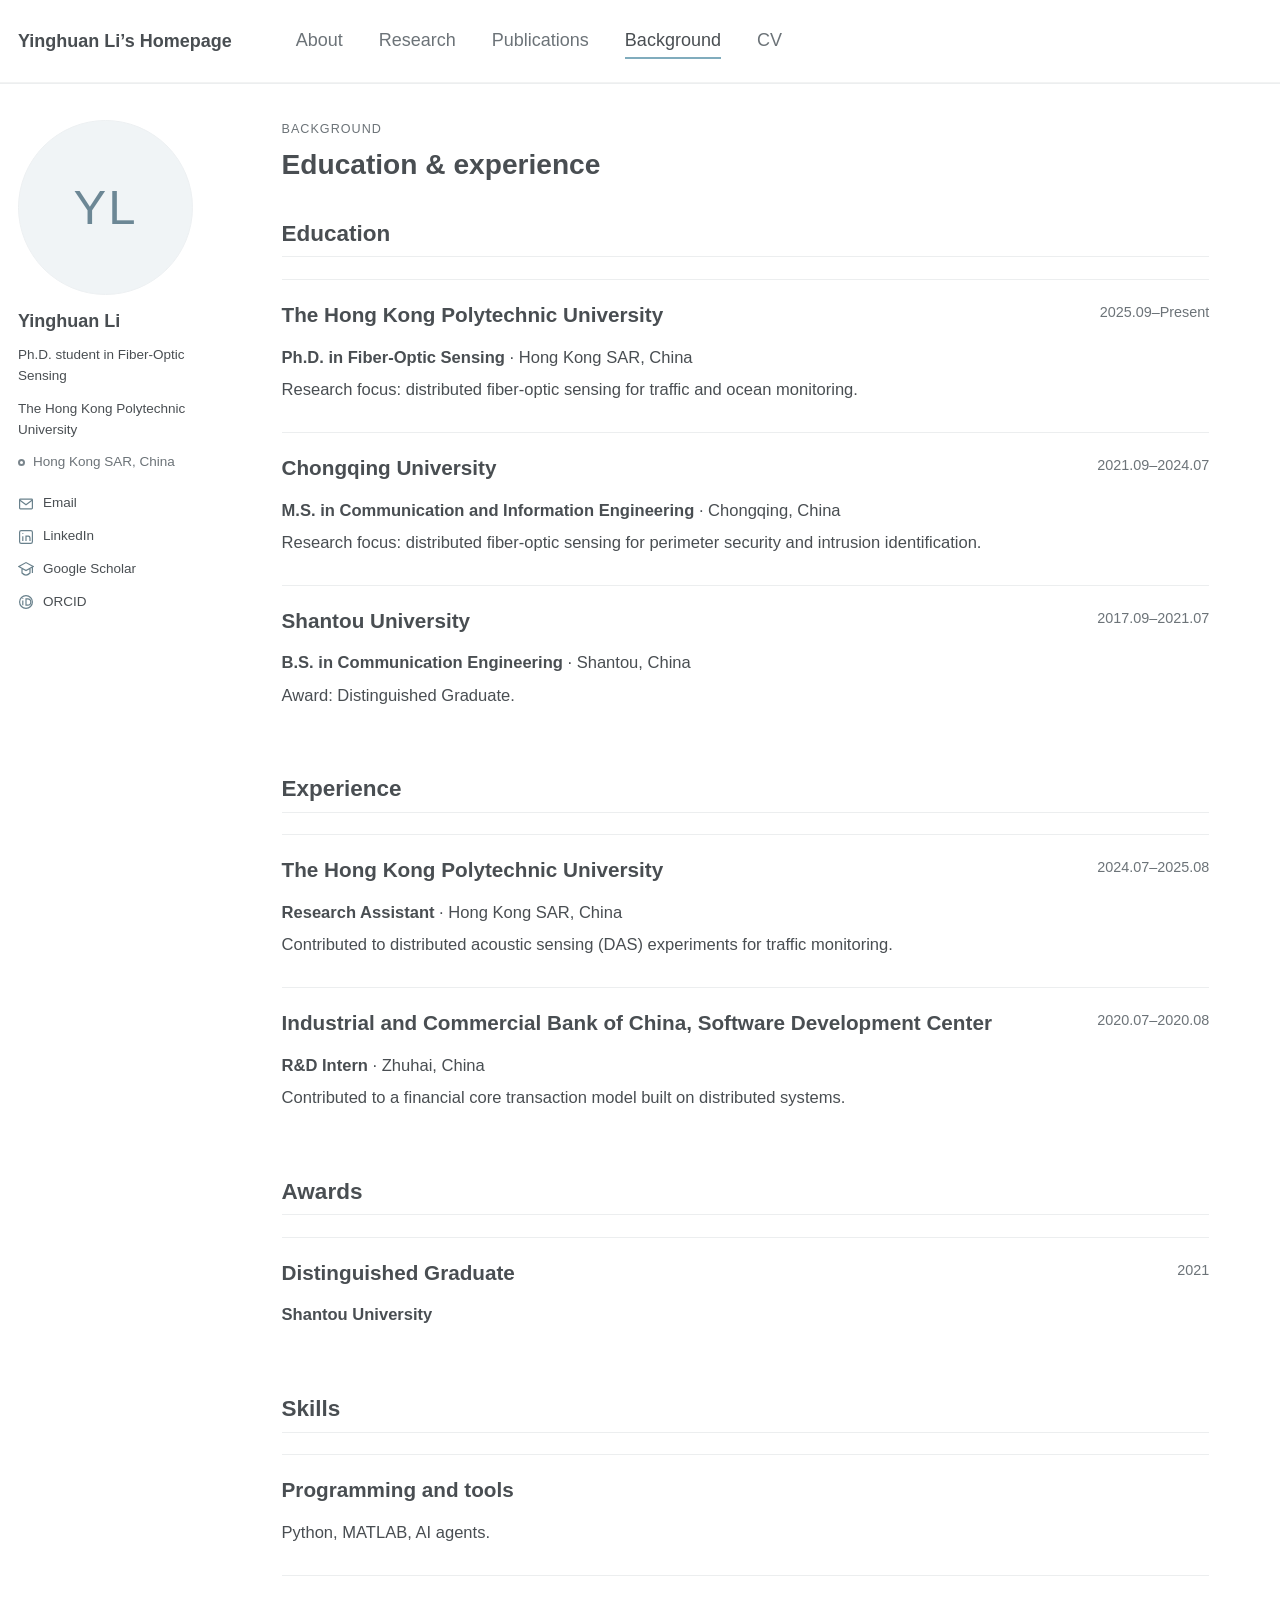
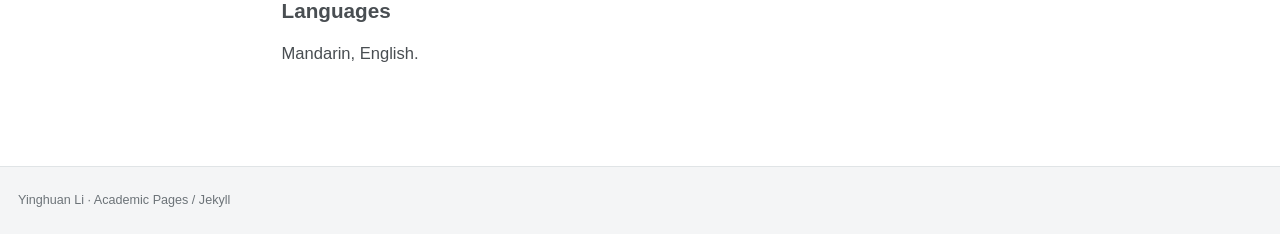
==== background/index.html @ f7b30f2d "Publish reviewed portfolio snapshot" ====
<!doctype html>
<!-- Adapted from Academic Pages / Minimal Mistakes; see assets/academicpages-LICENSE.txt. -->
<html lang="en">
<head>
  <meta charset="utf-8">
  <meta name="viewport" content="width=device-width, initial-scale=1">
  <title>Background · Yinghuan Li</title>
  <meta name="description" content="I study distributed fiber-optic sensing for traffic and ocean monitoring at The Hong Kong Polytechnic University. My earlier work focused on perimeter security and intrusion identification.">
  
  <link rel="stylesheet" href="/assets/css/main.css">
</head>
<body>
  <a class="skip" href="#main">Skip to content</a>
  <header class="masthead"><div class="masthead__inner-wrap">
    <a class="site-name" href="/">Yinghuan Li’s Homepage</a>
    <nav aria-label="Main navigation"><a href="/">About</a><a href="/research/">Research</a><a href="/publications/">Publications</a><a href="/background/" aria-current="page">Background</a><a href="/cv/">CV</a></nav>
  </div></header>
  <div class="portfolio-shell">
    
<aside class="author-card" aria-label="Author profile">
  <div class="author-monogram" aria-hidden="true">YL</div>
  <h2>Yinghuan Li</h2>
  <p class="author-role">Ph.D. student in Fiber-Optic Sensing</p>
  <p>The Hong Kong Polytechnic University</p>
  <p class="location">Hong Kong SAR, China</p>
  <ul class="author-links"><li><a href="mailto:ying-huan.li@connect.polyu.hk"><svg class="contact-icon" viewBox="0 0 20 20" fill="none" stroke="currentColor" stroke-width="1.5" aria-hidden="true" focusable="false"><rect x="2" y="4" width="16" height="12" rx="1"/><path d="m2 5 8 6 8-6"/></svg>Email</a></li><li><a href="https://www.linkedin.com/in/yinghuan-li-a38567391/?locale=en"><svg class="contact-icon" viewBox="0 0 20 20" fill="none" stroke="currentColor" stroke-width="1.5" aria-hidden="true" focusable="false"><rect x="2" y="2" width="16" height="16" rx="2"/><path d="M6 9v6M6 5v1M10 15V9h3c2 0 2 2 2 3v3"/></svg>LinkedIn</a></li><li><a href="https://scholar.google.com/citations?user=n-cyWgwAAAAJ&amp;hl=en"><svg class="contact-icon" viewBox="0 0 20 20" fill="none" stroke="currentColor" stroke-width="1.5" aria-hidden="true" focusable="false"><path d="m1 7 9-5 9 5-9 5-9-5Zm4 3v5q5 5 10 0v-5M18 8v7"/></svg>Google Scholar</a></li><li><a href="https://orcid.org/0000-0002-9849-8032"><svg class="contact-icon" viewBox="0 0 20 20" fill="none" stroke="currentColor" stroke-width="1.5" aria-hidden="true" focusable="false"><circle cx="10" cy="10" r="8"/><path d="M6 8v6M6 5v1M10 6h2a4 4 0 0 1 0 8h-2V6Z"/></svg>ORCID</a></li></ul>
</aside>

    <main id="main"><p class="eyebrow">BACKGROUND</p><h1>Education & experience</h1>
<h2>Education</h2><article class="background-entry"><div><h3>The Hong Kong Polytechnic University</h3><span class="dates">2025.09–Present</span></div><p><strong>Ph.D. in Fiber-Optic Sensing</strong> · Hong Kong SAR, China</p><p>Research focus: distributed fiber-optic sensing for traffic and ocean monitoring.</p></article><article class="background-entry"><div><h3>Chongqing University</h3><span class="dates">2021.09–2024.07</span></div><p><strong>M.S. in Communication and Information Engineering</strong> · Chongqing, China</p><p>Research focus: distributed fiber-optic sensing for perimeter security and intrusion identification.</p></article><article class="background-entry"><div><h3>Shantou University</h3><span class="dates">2017.09–2021.07</span></div><p><strong>B.S. in Communication Engineering</strong> · Shantou, China</p><p>Award: Distinguished Graduate.</p></article><h2>Experience</h2><article class="background-entry"><div><h3>The Hong Kong Polytechnic University</h3><span class="dates">2024.07–2025.08</span></div><p><strong>Research Assistant</strong> · Hong Kong SAR, China</p><p>Contributed to distributed acoustic sensing (DAS) experiments for traffic monitoring.</p></article><article class="background-entry"><div><h3>Industrial and Commercial Bank of China, Software Development Center</h3><span class="dates">2020.07–2020.08</span></div><p><strong>R&amp;D Intern</strong> · Zhuhai, China</p><p>Contributed to a financial core transaction model built on distributed systems.</p></article><h2>Awards</h2><article class="background-entry"><div><h3>Distinguished Graduate</h3><span class="dates">2021</span></div><p><strong>Shantou University</strong></p><p></p></article><h2>Skills</h2><article class="background-entry"><div><h3>Programming and tools</h3><span class="dates"></span></div><p><strong></strong></p><p>Python, MATLAB, AI agents.</p></article><article class="background-entry"><div><h3>Languages</h3><span class="dates"></span></div><p><strong></strong></p><p>Mandarin, English.</p></article>
</main>
  </div>
  <footer class="portfolio-footer">Yinghuan Li · Academic Pages / Jekyll</footer>
</body>
</html>
---- assets/css/main.css ----
﻿:root{--global-base-color: #2f7f93;--global-bg-color: #fff;--global-footer-bg-color: #f2f3f3;--global-border-color: rgb(94.7843137255%, 95.0980392157%, 95.3333333333%);--global-dark-border-color: #bdc1c4;--global-code-background-color: #fafafa;--global-code-text-color: rgb(19.137254902%, 20.3921568627%, 21.3333333333%);--global-fig-caption-color: mix(#fff, rgb(28.7058823529%, 30.5882352941%, 32%), 25%);--global-link-color: #52adc8;--global-link-color-hover: mix(#000, #2f7f93, 25%);--global-link-color-visited: mix(#fff, #2f7f93, 25%);--global-masthead-link-color: rgb(28.7058823529%, 30.5882352941%, 32%);--global-masthead-link-color-hover: mix(#000, #7a8288, 25%);--global-text-color: rgb(28.7058823529%, 30.5882352941%, 32%);--global-text-color-light: rgb(73.9215686275%, 75.4901960784%, 76.6666666667%);--global-thead-color: rgb(94.7843137255%, 95.0980392157%, 95.3333333333%)}html[data-theme=dark]{--global-base-color: #0ea1c5;--global-bg-color: #474747;--global-footer-bg-color: #474747;--global-border-color: rgb(73.9215686275%, 75.4901960784%, 76.6666666667%);--global-dark-border-color: rgb(85.568627451%, 85.568627451%, 85.568627451%);--global-code-background-color: #fafafa;--global-code-text-color: rgb(19.137254902%, 20.3921568627%, 21.3333333333%);--global-fig-caption-color: rgb(73.9215686275%, 75.4901960784%, 76.6666666667%);--global-link-color: #0ea1c5;--global-link-color-hover: rgb(4.1176470588%, 47.3529411765%, 57.9411764706%);--global-link-color-visited: rgb(29.1176470588%, 72.3529411765%, 82.9411764706%);--global-masthead-link-color: #ffffff;--global-masthead-link-color-hover: #0ea1c5;--global-text-color: #ffffff;--global-text-color-light: #f3f3f3;--global-thead-color: rgb(92.7843137255%, 92.7843137255%, 92.7843137255%)}a:focus{outline:thin dotted #f89406;outline:5px auto #f89406;outline-offset:-2px}*,*:before,*:after{-moz-box-sizing:border-box;-webkit-box-sizing:border-box;box-sizing:border-box}html{box-sizing:border-box;background-color:var(--global-bg-color);font-size:16px}@media(min-width: 48em){html{font-size:18px}}html{-webkit-text-size-adjust:100%;-ms-text-size-adjust:100%}body{margin:0}::-moz-selection{color:#fff;background:#000}::selection{color:#fff;background:#000}article,aside,details,figcaption,figure,footer,header,hgroup,main,nav,section{display:block}audio,canvas,video{display:inline-block;*display:inline;*zoom:1}audio:not([controls]){display:none}a{color:var(--global-link-color)}a:hover,a:active{outline:0}sub,sup{position:relative;font-size:75%;line-height:0;vertical-align:baseline}sup{top:-0.5em}sub{bottom:-0.25em}img{max-width:100%;width:auto\9 ;height:auto;vertical-align:middle;border:0;-ms-interpolation-mode:bicubic}#map_canvas img,.google-maps img{max-width:none}button,input,select,textarea{margin:0;font-size:100%;vertical-align:middle}button,input{*overflow:visible;line-height:normal}button::-moz-focus-inner,input::-moz-focus-inner{padding:0;border:0}button,html input[type=button],input[type=reset],input[type=submit]{-webkit-appearance:button;cursor:pointer}label,select,button,input[type=button],input[type=reset],input[type=submit],input[type=radio],input[type=checkbox]{cursor:pointer}input[type=search]{box-sizing:content-box;-webkit-appearance:textfield}input[type=search]::-webkit-search-decoration,input[type=search]::-webkit-search-cancel-button{-webkit-appearance:none}textarea{overflow:auto;vertical-align:top}html{position:relative;min-height:100%;scroll-behavior:smooth}body{color:var(--global-text-color);background-color:var(--global-bg-color);margin:0;padding:70px 0 0;padding-bottom:9em;font-family:-apple-system,".SFNSText-Regular","San Francisco","Roboto","Segoe UI","Helvetica Neue","Lucida Grande",Arial,sans-serif;line-height:1.5}body.overflow--hidden{overflow:hidden}h1,h2,h3,h4,h5,h6{margin:2em 0 .5em;line-height:1.2;font-family:-apple-system,".SFNSText-Regular","San Francisco","Roboto","Segoe UI","Helvetica Neue","Lucida Grande",Arial,sans-serif;font-weight:bold}h1{margin-top:0;font-size:1.563em}h2{font-size:1.25em}h3{font-size:1em}h4{font-size:.75em}h5{font-size:.75em}h6{font-size:.75em}small,.small{font-size:.75em}p{margin-bottom:1.3em}u,ins{text-decoration:none;border-bottom:1px solid var(--global-text-color)}u a,ins a{color:inherit}del a{color:inherit}p,pre,blockquote,ul,ol,dl,figure,table,fieldset{orphans:3;widows:3}abbr[title],abbr[data-original-title]{text-decoration:none;cursor:help;border-bottom:1px dotted var(--global-text-color)}blockquote{margin:2em 1em 2em 0;padding-left:1em;padding-right:1em;font-style:italic;border-left:.25em solid var(--global-border-color)}blockquote cite{font-style:italic}blockquote cite:before{content:"—";padding-right:5px}a:hover,a:active{outline:0}tt,code,kbd,samp,pre{font-family:Monaco,Consolas,"Lucida Console",monospace}pre{overflow-x:auto}a>code,figcaption>code,li>code,p>code,td>code{color:var(--global-code-text-color);padding-top:.1rem;padding-bottom:.1rem;font-size:.75em;background:var(--global-code-background-color);border:1px solid var(--global-thead-color);border-radius:4px;box-shadow:0 1px 1px rgba(0,0,0,.125)}a>code:before,a>code:after,figcaption>code:before,figcaption>code:after,li>code:before,li>code:after,p>code:before,p>code:after,td>code:before,td>code:after{letter-spacing:-0.2em;content:" "}a>code{color:inherit}pre>code{color:var(--global-code-text-color)}hr{display:block;margin:1em 0;border:0;border-top:1px solid var(--global-border-color)}ul li,ol li{margin-bottom:.5em}li ul,li ol{margin-top:.5em}figure{display:-webkit-box;display:flex;-webkit-box-pack:justify;justify-content:space-between;-webkit-box-align:start;align-items:flex-start;flex-wrap:wrap;margin:2em 0}figure img,figure iframe,figure .fluid-width-video-wrapper{margin-bottom:1em}figure img{width:100%;border-radius:4px;-webkit-transition:all .2s ease-in-out;transition:all .2s ease-in-out}figure>a{display:block}@media(min-width: 37.5em){figure.half>a,figure.half>img{width:calc(50% - .5em)}}figure.half figcaption{width:100%}@media(min-width: 37.5em){figure.third>a,figure.third>img{width:calc(33.3333% - .5em)}}figure.third figcaption{width:100%}figcaption{margin-bottom:.5em;color:var(--global-fig-caption-color);font-family:Georgia,Times,serif;font-size:.75em}figcaption a{color:inherit;text-decoration:none;border-bottom:1px solid var(--global-border-color);-webkit-transition:all .2s ease-in-out;transition:all .2s ease-in-out}figcaption a:hover{color:#000;border-bottom-color:#000}svg:not(:root){overflow:hidden}nav ul{margin:0;padding:0}nav li{list-style:none}nav a{text-decoration:none}nav ul li,nav ol li{margin-bottom:0}nav li ul,nav li ol{margin-top:0}@-webkit-keyframes intro{0%{opacity:0}100%{opacity:1}}@keyframes intro{0%{opacity:0}100%{opacity:1}}b,i,strong,em,blockquote,p,q,span,figure,img,h1,h2,header,input,a,tr,td,form button,input[type=submit],.btn,#goog-wm-sb,.highlight,.archive__item-teaser{-webkit-transition:all .2s ease-in-out;transition:all .2s ease-in-out}@media print{.masthead,.toc,.page__share,.page__related,.ads,.page__footer{display:none}}.hidden{display:none;visibility:hidden}.load{display:none}.transparent{opacity:0}.visually-hidden,.screen-reader-text,.screen-reader-text span,.screen-reader-shortcut{position:absolute !important;clip:rect(1px, 1px, 1px, 1px);height:1px !important;width:1px !important;border:0 !important;overflow:hidden}body:hover .visually-hidden a,body:hover .visually-hidden input,body:hover .visually-hidden button{display:none !important}.screen-reader-text:focus,.screen-reader-shortcut:focus{clip:auto !important;height:auto !important;width:auto !important;display:block;font-size:1em;font-weight:bold;padding:15px 23px 14px;background:var(--global-text-color);z-index:100000;text-decoration:none;box-shadow:0 0 2px 2px rgba(0,0,0,.6)}.skip-link{position:fixed;z-index:20;margin:0;font-family:-apple-system,".SFNSText-Regular","San Francisco","Roboto","Segoe UI","Helvetica Neue","Lucida Grande",Arial,sans-serif;white-space:nowrap}.skip-link li{height:0;width:0;list-style:none}.text-left{text-align:left}.text-center{text-align:center}.text-right{text-align:right}.text-justify{text-align:justify}.text-nowrap{white-space:nowrap}.cf{clear:both}.wrapper:after{content:" ";display:block;clear:both}.wrapper{max-width:925px;margin-left:auto;margin-right:auto}.wordwrap{white-space:pre-wrap;white-space:-moz-pre-wrap;white-space:-pre-wrap;white-space:-o-pre-wrap;word-wrap:break-word}.align-left{display:block;margin-left:auto;margin-right:auto}@media(min-width: 37.5em){.align-left{float:left;margin-right:1em}}.align-right{display:block;margin-left:auto;margin-right:auto}@media(min-width: 37.5em){.align-right{float:right;margin-left:1em}}.align-center{display:block;margin-left:auto;margin-right:auto}@media(min-width: 57.8125em){.full{margin-right:-19.4915254237% !important}}.icon{display:inline-block;fill:currentColor;width:1em;height:1.1em;line-height:1;position:relative;top:-0.1em;vertical-align:middle}.icon-pad-right{padding-right:.5em;margin-right:.5em}.social-icons .fa{color:#000}.social-icons .fa-bluesky,.social-icons .fa-bluesky-square{color:#1184fe}.social-icons .fa-behance,.social-icons .fa-behance-square{color:#1769ff}.social-icons .fa-dribbble{color:#ea4c89}.social-icons .fa-facebook,.social-icons .fa-facebook-square{color:#3b5998}.social-icons .fa-flickr{color:#ff0084}.social-icons .fa-foursquare{color:#0072b1}.social-icons .fa-google-plus,.social-icons .fa-google-plus-square{color:#dd4b39}.social-icons .fa-instagram{color:#517fa4}.social-icons .fa-kaggle,.social-icons .fa-kaggle-square{color:#20c0ff}.social-icons .fa-lastfm,.social-icons .fa-lastfm-square{color:#d51007}.social-icons .fa-linkedin,.social-icons .fa-linkedin-square{color:#007bb6}.social-icons .fa-mastodon,.social-icons .fa-mastodon-square{color:#6364ff}.social-icons .ai-orcid,.social-icons .ai-orcid-square{color:#a6ce39}.social-icons .fa-pinterest,.social-icons .fa-pinterest-p,.social-icons .fa-pinterest-square{color:#cb2027}.social-icons .fa-rss,.social-icons .fa-rss-square{color:#fa9b39}.social-icons .fa-soundcloud{color:#f30}.social-icons .fa-stack-exchange,.social-icons .fa-stack-overflow{color:#fe7a15}.social-icons .fa-tumblr,.social-icons .fa-tumblr-square{color:#32506d}.social-icons .fa-twitter,.social-icons .fa-twitter-square{color:#55acee}.social-icons .fa-vimeo,.social-icons .fa-vimeo-square{color:#1ab7ea}.social-icons .fa-vine{color:#00bf8f}.social-icons .fa-youtube,.social-icons .fa-youtube-square,.social-icons .fa-youtube-play{color:#b00}.social-icons .fa-xing,.social-icons .fa-xing-square{color:#006567}.navicon{position:relative;display:inline-block;vertical-align:middle;width:28px;height:4px;background:var(--global-masthead-link-color);margin:auto;-webkit-transition:.3s;transition:.3s}.navicon:before,.navicon:after{content:"";position:absolute;left:0;width:28px;height:4px;background:var(--global-masthead-link-color);-webkit-transition:.3s;transition:.3s}.navicon:before{top:-8px}.navicon:after{bottom:-8px}.close .navicon{background:rgba(0,0,0,0)}.close .navicon:before,.close .navicon:after{-webkit-transform-origin:50% 50%;-ms-transform-origin:50% 50%;transform-origin:50% 50%;top:0;width:28px}.close .navicon:before{-webkit-transform:rotate3d(0, 0, 1, 45deg);transform:rotate3d(0, 0, 1, 45deg)}.close .navicon:after{-webkit-transform:rotate3d(0, 0, 1, -45deg);transform:rotate3d(0, 0, 1, -45deg)}@media(min-width: 57.8125em){.sticky{clear:both}.sticky::after{clear:both;content:"";display:table}.sticky{position:-webkit-sticky;position:sticky;top:2em}.sticky>*{display:block}}.well{min-height:20px;padding:19px;margin-bottom:20px;background-color:#f5f5f5;border:1px solid #e3e3e3;border-radius:4px;box-shadow:inset 0 1px 1px rgba(0,0,0,.05)}.show-modal{overflow:hidden;position:relative}.show-modal:before{position:absolute;content:"";top:0;left:0;width:100%;height:100%;z-index:999;background-color:rgba(255,255,255,.85)}.show-modal .modal{display:block}.modal{display:none;position:fixed;width:300px;top:50%;left:50%;margin-left:-150px;margin-top:-150px;min-height:0;z-index:9999;background:var(--global-text-color);border:1px solid var(--global-border-color);border-radius:4px;box-shadow:0 1px 1px rgba(0,0,0,.125)}.modal__title{margin:0;padding:.5em 1em}.modal__supporting-text{padding:0 1em .5em 1em}.modal__actions{padding:.5em 1em;border-top:1px solid var(--global-border-color)}.footnote{color:var(--global-text-color-light);text-decoration:none}.footnotes{color:var(--global-text-color-light)}.footnotes ol,.footnotes li,.footnotes p{margin-bottom:0;font-size:.75em}a.reversefootnote{color:var(--global-text-color-light);text-decoration:none}a.reversefootnote:hover{text-decoration:underline}.required{color:#ee5f5b;font-weight:bold}table{margin-bottom:1em;width:100%;font-family:-apple-system,".SFNSText-Regular","San Francisco","Roboto","Segoe UI","Helvetica Neue","Lucida Grande",Arial,sans-serif;font-size:.75em;border-collapse:collapse;border:1px solid var(--global-border-color)}table+table{margin-top:1em}thead{background-color:var(--global-border-color);border-bottom:1px solid var(--global-border-color)}th{padding:.5em;font-weight:bold;text-align:left;border-right:1px solid var(--global-border-color)}td{padding:.5em;border-bottom:1px solid var(--global-border-color);border-right:1px solid var(--global-border-color)}tr,td,th{vertical-align:middle}.btn,#goog-wm-sb{display:inline-block;margin-bottom:.25em;padding:.5em 1em;color:#fff !important;font-family:-apple-system,".SFNSText-Regular","San Francisco","Roboto","Segoe UI","Helvetica Neue","Lucida Grande",Arial,sans-serif;font-size:.75em;font-weight:bold;text-align:center;text-decoration:none;background-color:var(--global-base-color);border:0 !important;border-radius:4px;cursor:pointer}.btn:hover,#goog-wm-sb:hover{background-color:#333}.btn .icon,#goog-wm-sb .icon{margin-right:.5em}.btn .icon+.hidden,#goog-wm-sb .icon+.hidden{margin-left:-0.5em}.btn--block{display:block;width:100%}.btn--block+.btn--block{margin-top:.25em}.btn--inverse{color:var(--global-text-color-light) !important;border:1px solid var(--global-border-color) !important;background-color:var(--global-bg-color)}.btn--inverse:hover{color:#fff !important;border-color:var(--global-text-color-light)}.btn--light-outline{border:1px solid #fff !important;background-color:rgba(0,0,0,0)}.btn--info{background-color:#2f7f93}.btn--info:hover{background-color:hsl(192,51.5463917526%,30.431372549%)}.btn--warning{background-color:#f89406}.btn--warning:hover{background-color:rgb(77.8039215686%,46.431372549%,1.8823529412%)}.btn--success{background-color:#62c462}.btn--success:hover{background-color:hsl(120,33.3333333333%,46.1176470588%)}.btn--danger{background-color:#ee5f5b}.btn--danger:hover{background-color:rgb(74.6666666667%,29.8039215686%,28.5490196078%)}.btn--disabled{pointer-events:none;cursor:not-allowed;filter:alpha(opacity=65);box-shadow:none;opacity:.65}.btn--bluesky{background-color:#1184fe}.btn--bluesky:hover{background-color:rgb(5.3333333333%,41.4117647059%,79.6862745098%)}.btn--facebook{background-color:#3b5998}.btn--facebook:hover{background-color:rgb(18.5098039216%,27.9215686275%,47.6862745098%)}.btn--google-plus{background-color:#dd4b39}.btn--google-plus:hover{background-color:rgb(69.3333333333%,23.5294117647%,17.8823529412%)}.btn--linkedin{background-color:#007bb6}.btn--linkedin:hover{background-color:rgb(0%,38.5882352941%,57.0980392157%)}.btn--mastodon{background-color:#6364ff}.btn--mastodon:hover{background-color:rgb(31.0588235294%,31.3725490196%,80%)}.btn--twitter{background-color:#55acee}.btn--twitter:hover{background-color:rgb(26.6666666667%,53.9607843137%,74.6666666667%)}.btn--x-large{font-size:1.25em}.btn--large{font-size:1em}.btn--small{font-size:.6875em}.notice{margin:2em 0 !important;padding:1em;font-family:-apple-system,".SFNSText-Regular","San Francisco","Roboto","Segoe UI","Helvetica Neue","Lucida Grande",Arial,sans-serif;font-size:.75em !important;text-indent:initial;background-color:rgb(94.7843137255%,95.0980392157%,95.3333333333%);border-radius:4px;box-shadow:0 1px 1px rgba(122,130,136,.25);color:var(--global-code-text-color)}.notice h4{margin-top:0 !important;margin-bottom:.75em}.page__content .notice h4{margin-bottom:0;font-size:1em}.notice p:last-child{margin-bottom:0 !important}.notice h4+p{margin-top:0;padding-top:0}.notice a{color:#7a8288}.notice a:hover{color:rgb(28.7058823529%,30.5882352941%,32%)}.notice code{background-color:rgb(97.3921568627%,97.5490196078%,97.6666666667%)}.notice ul:last-child{margin-bottom:0}.notice--primary{margin:2em 0 !important;padding:1em;font-family:-apple-system,".SFNSText-Regular","San Francisco","Roboto","Segoe UI","Helvetica Neue","Lucida Grande",Arial,sans-serif;font-size:.75em !important;text-indent:initial;background-color:rgb(94.7843137255%,95.0980392157%,95.3333333333%);border-radius:4px;box-shadow:0 1px 1px rgba(122,130,136,.25);color:var(--global-code-text-color)}.notice--primary h4{margin-top:0 !important;margin-bottom:.75em}.page__content .notice--primary h4{margin-bottom:0;font-size:1em}.notice--primary p:last-child{margin-bottom:0 !important}.notice--primary h4+p{margin-top:0;padding-top:0}.notice--primary a{color:#7a8288}.notice--primary a:hover{color:rgb(28.7058823529%,30.5882352941%,32%)}.notice--primary code{background-color:rgb(97.3921568627%,97.5490196078%,97.6666666667%)}.notice--primary ul:last-child{margin-bottom:0}.notice--info{margin:2em 0 !important;padding:1em;font-family:-apple-system,".SFNSText-Regular","San Francisco","Roboto","Segoe UI","Helvetica Neue","Lucida Grande",Arial,sans-serif;font-size:.75em !important;text-indent:initial;background-color:hsl(192,31.6455696203%,93.8039215686%);border-radius:4px;box-shadow:0 1px 1px rgba(47,127,147,.25);color:var(--global-code-text-color)}.notice--info h4{margin-top:0 !important;margin-bottom:.75em}.page__content .notice--info h4{margin-bottom:0;font-size:1em}.notice--info p:last-child{margin-bottom:0 !important}.notice--info h4+p{margin-top:0;padding-top:0}.notice--info a{color:#2f7f93}.notice--info a:hover{color:hsl(192,51.5463917526%,22.8235294118%)}.notice--info code{background-color:hsl(192,31.6455696203%,96.9019607843%)}.notice--info ul:last-child{margin-bottom:0}.notice--warning{margin:2em 0 !important;padding:1em;font-family:-apple-system,".SFNSText-Regular","San Francisco","Roboto","Segoe UI","Helvetica Neue","Lucida Grande",Arial,sans-serif;font-size:.75em !important;text-indent:initial;background-color:hsl(35.2066115702,94.53125%,94.9803921569%);border-radius:4px;box-shadow:0 1px 1px rgba(248,148,6,.25);color:var(--global-code-text-color)}.notice--warning h4{margin-top:0 !important;margin-bottom:.75em}.page__content .notice--warning h4{margin-bottom:0;font-size:1em}.notice--warning p:last-child{margin-bottom:0 !important}.notice--warning h4+p{margin-top:0;padding-top:0}.notice--warning a{color:#f89406}.notice--warning a:hover{color:rgb(58.3529411765%,34.8235294118%,1.4117647059%)}.notice--warning code{background-color:hsl(35.2066115702,94.53125%,97.4901960784%)}.notice--warning ul:last-child{margin-bottom:0}.notice--success{margin:2em 0 !important;padding:1em;font-family:-apple-system,".SFNSText-Regular","San Francisco","Roboto","Segoe UI","Helvetica Neue","Lucida Grande",Arial,sans-serif;font-size:.75em !important;text-indent:initial;background-color:hsl(120,45.3703703704%,95.7647058824%);border-radius:4px;box-shadow:0 1px 1px rgba(98,196,98,.25);color:var(--global-code-text-color)}.notice--success h4{margin-top:0 !important;margin-bottom:.75em}.page__content .notice--success h4{margin-bottom:0;font-size:1em}.notice--success p:last-child{margin-bottom:0 !important}.notice--success h4+p{margin-top:0;padding-top:0}.notice--success a{color:#62c462}.notice--success a:hover{color:hsl(120,33.3333333333%,34.5882352941%)}.notice--success code{background-color:hsl(120,45.3703703704%,97.8823529412%)}.notice--success ul:last-child{margin-bottom:0}.notice--danger{margin:2em 0 !important;padding:1em;font-family:-apple-system,".SFNSText-Regular","San Francisco","Roboto","Segoe UI","Helvetica Neue","Lucida Grande",Arial,sans-serif;font-size:.75em !important;text-indent:initial;background-color:rgb(99.3333333333%,93.7254901961%,93.568627451%);border-radius:4px;box-shadow:0 1px 1px rgba(238,95,91,.25);color:var(--global-code-text-color)}.notice--danger h4{margin-top:0 !important;margin-bottom:.75em}.page__content .notice--danger h4{margin-bottom:0;font-size:1em}.notice--danger p:last-child{margin-bottom:0 !important}.notice--danger h4+p{margin-top:0;padding-top:0}.notice--danger a{color:#ee5f5b}.notice--danger a:hover{color:rgb(56%,22.3529411765%,21.4117647059%)}.notice--danger code{background-color:rgb(99.6666666667%,96.862745098%,96.7843137255%)}.notice--danger ul:last-child{margin-bottom:0}.masthead{position:fixed;background:var(--global-bg-color);height:fit-content;top:0;width:100%;-webkit-animation:intro .3s both;animation:intro .3s both;-webkit-animation-delay:.15s;animation-delay:.15s;z-index:20}.masthead::after{content:"";position:absolute;bottom:0;height:1px;background:var(--global-border-color);width:100%}.masthead__inner-wrap:after{content:" ";display:block;clear:both}.masthead__inner-wrap{max-width:925px;margin-left:auto;margin-right:auto;clear:both}.masthead__inner-wrap::after{clear:both;content:"";display:table}.masthead__inner-wrap{padding:.5em 1em;font-family:-apple-system,".SFNSText-Regular","San Francisco","Roboto","Segoe UI","Helvetica Neue","Lucida Grande",Arial,sans-serif}@media(min-width: 80em){.masthead__inner-wrap{max-width:1280px}}.masthead__inner-wrap nav{z-index:10}.masthead__inner-wrap a{text-decoration:none}.masthead__menu ul{margin:0;padding:0;clear:both;list-style-type:none}.masthead__menu-item{background-color:var(--global-bg-color);display:block;list-style-type:none;white-space:nowrap}.masthead__menu-item--lg{padding-right:2em;font-weight:700}.masthead__menu-item.selected a{color:var(--global-text-color);font-weight:700;border-bottom:2px solid var(--global-text-color);pointer-events:none;cursor:default}.masthead__menu-item.selected a:hover{color:var(--global-text-color);border-bottom:2px solid var(--global-text-color)}.breadcrumbs:after{content:" ";display:block;clear:both}.breadcrumbs{max-width:925px;margin-left:auto;margin-right:auto;clear:both}.breadcrumbs::after{clear:both;content:"";display:table}.breadcrumbs{margin-top:0;margin-bottom:0;padding-left:2em;padding-right:2em;font-family:-apple-system,".SFNSText-Regular","San Francisco","Roboto","Segoe UI","Helvetica Neue","Lucida Grande",Arial,sans-serif;-webkit-animation:intro .3s both;animation:intro .3s both;-webkit-animation-delay:.3s;animation-delay:.3s}@media(min-width: 57.8125em){.breadcrumbs{padding-left:1em;padding-right:1em}}@media(min-width: 80em){.breadcrumbs{max-width:1280px}}.breadcrumbs ol{padding:0;list-style:none;font-size:.75em}@media(min-width: 57.8125em){.breadcrumbs ol{width:83.0508474576%;float:right;margin-right:0}}@media(min-width: 80em){.breadcrumbs ol{padding-left:4.2372881356%}}.breadcrumbs li{display:inline}.breadcrumbs .current{font-weight:bold}.pagination{clear:both;width:100%;float:left;margin-left:0;margin-right:0;clear:both}.pagination::after{clear:both;content:"";display:table}.pagination{margin-top:1em;padding-top:1em}.pagination ul{margin:0;padding:0;list-style-type:none;font-family:-apple-system,".SFNSText-Regular","San Francisco","Roboto","Segoe UI","Helvetica Neue","Lucida Grande",Arial,sans-serif}.pagination li{display:block;float:left;margin-left:-1px}.pagination li a{margin-bottom:.25em;padding:.5em 1em;font-family:-apple-system,".SFNSText-Regular","San Francisco","Roboto","Segoe UI","Helvetica Neue","Lucida Grande",Arial,sans-serif;font-size:14px;font-weight:bold;line-height:1.5;text-align:center;text-decoration:none;color:var(--global-text-color-light);border:1px solid var(--global-border-color);border-radius:0}.pagination li a:hover{color:var(--global-link-color-hover)}.pagination li a.current{color:#fff;background:var(--global-base-color)}.pagination li a.disabled{color:var(--global-text-color-light);pointer-events:none;cursor:not-allowed}.pagination li:first-child{margin-left:0}.pagination li:first-child a{border-top-left-radius:4px;border-bottom-left-radius:4px}.pagination li:last-child a{border-top-right-radius:4px;border-bottom-right-radius:4px}.pagination--pager{display:block;padding:1em 2em;float:left;width:50%;font-family:-apple-system,".SFNSText-Regular","San Francisco","Roboto","Segoe UI","Helvetica Neue","Lucida Grande",Arial,sans-serif;font-size:1em;font-weight:bold;text-align:center;text-decoration:none;color:var(--global-text-color-light);border:1px solid var(--global-border-color);border-radius:4px}.pagination--pager:hover{color:var(--global-link-color-hover)}.pagination--pager:first-child{border-top-right-radius:0;border-bottom-right-radius:0}.pagination--pager:last-child{margin-left:-1px;border-top-left-radius:0;border-bottom-left-radius:0}.pagination--pager.disabled{color:var(--global-text-color-light);pointer-events:none;cursor:not-allowed}.page__content+.pagination,.page__meta+.pagination,.comment__date+.pagination,.page__share+.pagination,.page__comments+.pagination{margin-top:2em;padding-top:2em;border-top:1px solid var(--global-border-color)}.greedy-nav{position:relative;min-width:250px;background:var(--global-bg-color)}.greedy-nav a{display:block;margin:0 1rem;padding:.5rem 0;color:var(--global-masthead-link-color);text-decoration:none}.greedy-nav a:hover{color:var(--global-masthead-link-color-hover)}.greedy-nav button{position:absolute;height:2.5rem;right:0;padding:0 .5rem;border:0;outline:none;background-color:var(--global-bg-color);color:var(--global-text-color);cursor:pointer;z-index:100}.greedy-nav .visible-links{display:table}.greedy-nav .visible-links li{display:table-cell;vertical-align:middle}.greedy-nav .visible-links li:first-child{font-weight:bold;text-wrap:wrap}.greedy-nav .visible-links li:first-child a{margin-left:0}.greedy-nav .visible-links li:last-child a{margin-right:0}.greedy-nav .visible-links #theme-toggle a{width:25px;display:flex;justify-content:center;cursor:pointer}.greedy-nav .visible-links a{position:relative}.greedy-nav .visible-links a:before{content:"";position:absolute;left:0;bottom:0;height:4px;background:var(--global-border-color);width:100%;-webkit-transition:all .2s ease-in-out;transition:all .2s ease-in-out;-webkit-transform:scaleX(0);-ms-transform:scaleX(0);transform:scaleX(0)}.greedy-nav .visible-links a:hover:before{-webkit-transform:scaleX(1);-ms-transform:scaleX(1);transform:scaleX(1)}.greedy-nav .hidden-links{position:absolute;top:100%;right:0;margin-top:15px;padding:5px;border:1px solid var(--global-border-color);border-radius:4px;background:var(--global-bg-color);box-shadow:0 0 10px rgba(0,0,0,.25)}.greedy-nav .hidden-links a{margin:0;padding:10px 20px;font-size:1em}.greedy-nav .hidden-links a:hover{color:var(--global-masthead-link-color-hover);background:var(--global-border-color)}.greedy-nav .hidden-links:before{content:"";position:absolute;top:-11px;right:10px;width:0;border-style:solid;border-width:0 10px 10px;border-color:var(--global-border-color) rgba(0,0,0,0);display:block;z-index:0}.greedy-nav .hidden-links:after{content:"";position:absolute;top:-10px;right:10px;width:0;border-style:solid;border-width:0 10px 10px;border-color:var(--global-bg-color) rgba(0,0,0,0);display:block;z-index:1}.greedy-nav .hidden-links li{display:block;border-bottom:1px solid var(--global-border-color)}.greedy-nav .hidden-links li:last-child{border-bottom:none}.nav__list{font-size:1.25rem}.nav__list ul{margin-bottom:1em}.nav__list a{display:block;padding:.125em 0;color:inherit}.nav__list a:hover{text-decoration:underline}.nav__list .active{margin-left:-0.5em;padding-left:.5em;padding-right:.5em;color:#fff;font-weight:bold;background:var(--global-base-color);border-radius:4px}.nav__list .active:hover{color:#fff}.nav__title{margin:0;padding:.5rem 1rem;font-family:-apple-system,".SFNSText-Regular","San Francisco","Roboto","Segoe UI","Helvetica Neue","Lucida Grande",Arial,sans-serif;font-size:1em;font-weight:bold}.nav__sub-title{display:block;margin:.5rem 0;padding:.5rem 0;font-family:-apple-system,".SFNSText-Regular","San Francisco","Roboto","Segoe UI","Helvetica Neue","Lucida Grande",Arial,sans-serif;font-size:.75em;font-weight:bold;text-transform:uppercase;border-bottom:1px solid var(--global-border-color)}.toc{font-family:-apple-system,".SFNSText-Regular","San Francisco","Roboto","Segoe UI","Helvetica Neue","Lucida Grande",Arial,sans-serif;color:var(--global-text-color-light);text-transform:uppercase;letter-spacing:1px;background-color:#fff;border:1px solid var(--global-border-color);border-radius:4px;box-shadow:0 1px 1px rgba(0,0,0,.125)}.toc .nav__title{color:#fff;font-size:.75em;background:var(--global-base-color);border-top-left-radius:4px;border-top-right-radius:4px}.toc__menu{margin:0;padding:0;width:100%;list-style:none;font-size:.8rem}.toc__menu a{display:block;padding:.5rem 1rem;color:var(--global-code-text-color);font-size:.6875em;font-weight:bold;line-height:1.5;border-bottom:1px solid var(--global-border-color);text-decoration-line:none !important}.toc__menu a:hover{color:#000;background:var(--global-link-color-hover)}.toc__menu>li:last-child a{border-bottom:none}.toc__menu li ul>li a{padding-left:2rem;font-weight:normal}.toc__menu li>ul li{display:none}@media(min-width: 48em){.toc__menu li>ul li{display:block}}.page__footer{clear:both}.page__footer::after{clear:both;content:"";display:table}.page__footer{background-color:var(--global-footer-bg-color);color:var(--global-text-color-light);float:left;margin-left:0;margin-right:0;margin-top:3em;width:100%;clear:both;height:auto;position:fixed;bottom:0;-webkit-animation:intro .3s both;animation:intro .3s both;-webkit-animation-delay:.45s;animation-delay:.45s;border-top:1px solid var(--global-dark-border-color)}.page__footer footer{clear:both}.page__footer footer::after{clear:both;content:"";display:table}.page__footer footer{margin-left:auto;margin-right:auto;margin-top:1em;max-width:100%;padding:0 1em 1em}@media(min-width: 80em){.page__footer footer{max-width:1280px}}.page__footer a{color:inherit;text-decoration:none}.page__footer a:hover{text-decoration:underline}.page__footer .fas,.page__footer .fab,.page__footer .far,.page__footer .fal{color:var(--global-text-color-light)}@media screen and (max-width: 768px){.page__footer{position:relative;bottom:auto}}.page__footer-copyright{font-family:-apple-system,".SFNSText-Regular","San Francisco","Roboto","Segoe UI","Helvetica Neue","Lucida Grande",Arial,sans-serif;font-size:.6875em}.page__footer-follow ul{margin:0;padding:0;list-style-type:none}.page__footer-follow li{display:inline-block;padding-top:5px;padding-bottom:5px;font-family:-apple-system,".SFNSText-Regular","San Francisco","Roboto","Segoe UI","Helvetica Neue","Lucida Grande",Arial,sans-serif;font-size:.75em;text-transform:uppercase}.page__footer-follow li+li:before{content:"";padding-right:5px}.page__footer-follow a{padding-right:10px;font-weight:bold}.page__footer-follow .social-icons a{white-space:nowrap}div.highlighter-rouge,figure.highlight{position:relative;margin-bottom:1em;padding:1em;border:1px solid var(--global-border-color);border-radius:4px;background-color:var(--global-code-background-color);box-shadow:0 1px 1px rgba(0,0,0,.125);font-size:1.25em}div.highlighter-rouge:before,figure.highlight:before{position:absolute;top:0;right:0;padding:.5em;background-color:rgb(94.7843137255%,95.0980392157%,95.3333333333%);content:"";font-family:"Font Awesome 6 Free" !important;font-size:.75em;line-height:1;text-transform:none;speak:none}div.highlighter-rouge .highlight,figure.highlight .highlight{margin:0;font-family:Monaco,Consolas,"Lucida Console",monospace;font-size:.75em;line-height:1.8}.highlight table td{padding:5px}.highlight table pre{margin:0}.highlight .c{color:#93a1a1}.highlight .err{color:#586e75}.highlight .g{color:#586e75}.highlight .k{color:#859900}.highlight .l{color:#586e75}.highlight .n{color:#586e75}.highlight .o{color:#859900}.highlight .x{color:#cb4b16}.highlight .p{color:#586e75}.highlight .cm{color:#93a1a1}.highlight .cp{color:#859900}.highlight .c1{color:#93a1a1}.highlight .cs{color:#859900}.highlight .gd{color:#2aa198}.highlight .ge{color:#586e75;font-style:italic}.highlight .gr{color:#dc322f}.highlight .gh{color:#cb4b16}.highlight .gi{color:#859900}.highlight .go{color:#586e75}.highlight .gp{color:#586e75}.highlight .gs{color:#586e75;font-weight:bold}.highlight .gu{color:#cb4b16}.highlight .gt{color:#586e75}.highlight .kc{color:#cb4b16}.highlight .kd{color:#22b3eb}.highlight .kn{color:#859900}.highlight .kp{color:#859900}.highlight .kr{color:#22b3eb}.highlight .kt{color:#dc322f}.highlight .ld{color:#586e75}.highlight .m{color:#2aa198}.highlight .s{color:#2aa198}.highlight .na{color:#586e75}.highlight .nb{color:#b58900}.highlight .nc{color:#22b3eb}.highlight .no{color:#cb4b16}.highlight .nd{color:#22b3eb}.highlight .ni{color:#cb4b16}.highlight .ne{color:#cb4b16}.highlight .nf{color:#22b3eb}.highlight .nl{color:#586e75}.highlight .nn{color:#586e75}.highlight .nx{color:#586e75}.highlight .py{color:#586e75}.highlight .nt{color:#22b3eb}.highlight .nv{color:#22b3eb}.highlight .ow{color:#859900}.highlight .w{color:#586e75}.highlight .mf{color:#2aa198}.highlight .mh{color:#2aa198}.highlight .mi{color:#2aa198}.highlight .mo{color:#2aa198}.highlight .sb{color:#93a1a1}.highlight .sc{color:#2aa198}.highlight .sd{color:#586e75}.highlight .s2{color:#2aa198}.highlight .se{color:#cb4b16}.highlight .sh{color:#586e75}.highlight .si{color:#2aa198}.highlight .sx{color:#2aa198}.highlight .sr{color:#dc322f}.highlight .s1{color:#2aa198}.highlight .ss{color:#2aa198}.highlight .bp{color:#22b3eb}.highlight .vc{color:#22b3eb}.highlight .vg{color:#22b3eb}.highlight .vi{color:#22b3eb}.highlight .il{color:#2aa198}form{margin:0 0 5px 0}form fieldset{margin-bottom:5px;padding:0;border-width:0}form legend{display:block;width:100%;margin-bottom:10px;*margin-left:-7px;padding:0;color:var(--global-text-color);border:0;border-bottom:1px solid #ccc;white-space:normal}form p{margin-bottom:5px/2}form ul{list-style-type:none;margin:0 0 5px 0;padding:0}form br{display:none}label,input,button,select,textarea{vertical-align:baseline;*vertical-align:middle}input,button,select,textarea{box-sizing:border-box;font-family:-apple-system,".SFNSText-Regular","San Francisco","Roboto","Segoe UI","Helvetica Neue","Lucida Grande",Arial,sans-serif}label{display:block;margin-bottom:.25em;color:var(--global-text-color);cursor:pointer}label small{font-size:.75em}label input,label textarea,label select{display:block}input,textarea,select{display:inline-block;width:100%;padding:.25em;margin-bottom:.5em;color:var(--global-text-color);background-color:#fff;border:1px solid #ccc;border-radius:4px;box-shadow:0 1px 1px rgba(0,0,0,.125)}input:hover,textarea:hover,select:hover{border-color:var(--global-base-color)}.input-mini{width:60px}.input-small{width:90px}input[type=image],input[type=checkbox],input[type=radio]{width:auto;height:auto;padding:0;margin:3px 0;*margin-top:0;line-height:normal;cursor:pointer;border-radius:0;border:0 \9 }input[type=checkbox],input[type=radio]{box-sizing:border-box;padding:0;*width:13px;*height:13px}input[type=image]{border:0;box-shadow:none}input[type=file]{width:auto;padding:initial;line-height:initial;border:initial;background-color:rgba(0,0,0,0);background-color:initial;box-shadow:none}input[type=button],input[type=reset],input[type=submit]{width:auto;height:auto;cursor:pointer;*overflow:visible}select,input[type=file]{*margin-top:4px}select{width:auto;background-color:#fff}select[multiple],select[size]{height:auto}textarea{resize:vertical;height:auto;overflow:auto;vertical-align:top}input[type=hidden]{display:none}.form{position:relative}.radio,.checkbox{padding-left:18px;font-weight:normal}.radio input[type=radio],.checkbox input[type=checkbox]{float:left;margin-left:-18px}.radio.inline,.checkbox.inline{display:inline-block;padding-top:5px;margin-bottom:0;vertical-align:middle}.radio.inline+.radio.inline,.checkbox.inline+.checkbox.inline{margin-left:10px}input[disabled],select[disabled],textarea[disabled],input[readonly],select[readonly],textarea[readonly]{opacity:.5;cursor:not-allowed}input:focus,textarea:focus{border-color:var(--global-border-color);outline:0;outline:thin dotted \9 }input[type=file]:focus,input[type=radio]:focus,input[type=checkbox]:focus,select:focus{box-shadow:none}.help-block,.help-inline{color:#2f7f93}.help-block{display:block;margin-bottom:1em;line-height:1em}.help-inline{display:inline-block;vertical-align:middle;padding-left:5px}.form-inline input,.form-inline textarea,.form-inline select{display:inline-block;margin-bottom:0}.form-inline label{display:inline-block}.form-inline .radio,.form-inline .checkbox,.form-inline .radio{padding-left:0;margin-bottom:0;vertical-align:middle}.form-inline .radio input[type=radio],.form-inline .checkbox input[type=checkbox]{float:left;margin-left:0;margin-right:3px}.form-search input,.form-search textarea,.form-search select{display:inline-block;margin-bottom:0}.form-search .search-query{padding-left:14px;padding-right:14px;margin-bottom:0;border-radius:14px}.form-search label{display:inline-block}.form-search .radio,.form-search .checkbox,.form-inline .radio{padding-left:0;margin-bottom:0;vertical-align:middle}.form-search .radio input[type=radio],.form-search .checkbox input[type=checkbox]{float:left;margin-left:0;margin-right:3px}.form--loading:before{content:""}.form--loading .form__spinner{display:block}.form:before{position:absolute;top:0;left:0;width:100%;height:100%;background-color:rgba(255,255,255,.7);z-index:10}.form__spinner{display:none;position:absolute;top:50%;left:50%;z-index:11}#goog-fixurl ul{list-style:none;margin-left:0;padding-left:0}#goog-fixurl ul li{list-style-type:none}#goog-wm-qt{width:auto;margin-right:10px;margin-bottom:20px;padding:8px 20px;display:inline-block;font-size:.75em;background-color:#fff;color:#000;border-width:2px !important;border-style:solid !important;border-color:hsl(0,0%,50%);border-radius:4px}#main:after{content:" ";display:block;clear:both}#main{max-width:925px;margin-left:auto;margin-right:auto;clear:both}#main::after{clear:both;content:"";display:table}#main{margin-top:2em;padding-left:1em;padding-right:1em;animation:intro .3s both;animation-delay:.35s}@media(min-width: 80em){#main{max-width:1280px}}@media(min-width: 57.8125em){.page{width:83.0508474576%;float:right;margin-right:0;padding-left:4.2372881356%;padding-right:16.9491525424%}}.page .page__inner-wrap{clear:both;width:100%;float:left;margin-left:0;margin-right:0}.page .page__inner-wrap .page__content,.page .page__inner-wrap .page__meta,.page .page__inner-wrap .comment__date,.page .page__inner-wrap .page__share{clear:both;width:100%;float:left;margin-left:0;margin-right:0}.page__title{margin-top:0;line-height:1}.page__title+.page__meta,.page__title+.comment__date{margin-top:-0.5em}.page__lead{font-family:-apple-system,".SFNSText-Regular","San Francisco","Roboto","Segoe UI","Helvetica Neue","Lucida Grande",Arial,sans-serif;font-size:1.25em}.page__content h2{padding-bottom:.5em;border-bottom:1px solid var(--global-border-color)}.page__content p,.page__content li,.page__content dl{font-size:1em}.page__content p{margin:0 0 1.3em}.page__content a{text-decoration:underline}.page__content a:hover{text-decoration:underline}.page__content a:hover img{box-shadow:0 0 10px rgba(0,0,0,.25)}.page__content dt{margin-top:1em;font-family:-apple-system,".SFNSText-Regular","San Francisco","Roboto","Segoe UI","Helvetica Neue","Lucida Grande",Arial,sans-serif;font-weight:bold}.page__content dd{margin-left:1em;font-family:-apple-system,".SFNSText-Regular","San Francisco","Roboto","Segoe UI","Helvetica Neue","Lucida Grande",Arial,sans-serif;font-size:.75em}.page__content .small{font-size:.75em}.page__content blockquote+.small{margin-top:-1.5em;padding-left:1.25rem}.page__hero{position:relative;margin-bottom:2em;clear:both}.page__hero::after{clear:both;content:"";display:table}.page__hero{animation:intro .3s both;animation-delay:.25s}.page__hero--overlay{position:relative;margin-bottom:2em;padding:3em 0;clear:both}.page__hero--overlay::after{clear:both;content:"";display:table}.page__hero--overlay{background-size:cover;background-repeat:no-repeat;background-position:center;animation:intro .3s both;animation-delay:.25s}.page__hero--overlay a{color:#fff}.page__hero--overlay .wrapper{padding-left:1em;padding-right:1em}@media(min-width: 80em){.page__hero--overlay .wrapper{max-width:1280px}}.page__hero--overlay .page__title,.page__hero--overlay .page__meta,.page__hero--overlay .comment__date,.page__hero--overlay .page__lead,.page__hero--overlay .btn,.page__hero--overlay #goog-wm-sb{color:#fff;text-shadow:1px 1px 4px rgba(0,0,0,.5)}.page__hero--overlay .page__lead{max-width:768px}.page__hero--overlay .page__title{font-size:1.953em}@media(min-width: 37.5em){.page__hero--overlay .page__title{font-size:2.441em}}.page__hero-image{width:100%;height:auto;-ms-interpolation-mode:bicubic}.page__hero-caption{position:absolute;bottom:0;right:0;margin:0 auto;padding:2px 5px;color:#fff;font-family:Georgia,Times,serif;font-size:.6875em;background:#000;text-align:right;z-index:5;opacity:.5;border-radius:4px 0 4px 0}@media(min-width: 57.8125em){.page__hero-caption{padding:5px 10px}}.page__hero-caption a{color:#fff;text-decoration:none}.page__share{margin-top:2em;padding-top:1em;border-top:1px solid var(--global-border-color)}@media(max-width: 37.5em){.page__share .btn span,.page__share #goog-wm-sb span{border:0;clip:rect(0 0 0 0);height:1px;margin:-1px;overflow:hidden;padding:0;position:absolute;width:1px}}.page__share-title{margin-bottom:10px;font-size:.75em;text-transform:uppercase}.page__meta,.comment__date{margin-top:2em;color:var(--global-text-color-light);font-family:-apple-system,".SFNSText-Regular","San Francisco","Roboto","Segoe UI","Helvetica Neue","Lucida Grande",Arial,sans-serif;font-size:.75em}.page__meta p,.comment__date p{margin:0}.page__meta a,.comment__date a{color:inherit}.page__meta-title{margin-bottom:10px;font-size:.75em;text-transform:uppercase}.page__taxonomy .sep{display:none}.page__taxonomy strong{margin-right:10px}.page__taxonomy-item{display:inline-block;margin-right:5px;margin-bottom:8px;padding:5px 10px;text-decoration:none;border:1px solid var(--global-border-color);border-radius:4px}.page__taxonomy-item:hover{text-decoration:none;color:var(--global-link-color-hover)}.page__comments{clear:both;width:100%;float:left;margin-left:0;margin-right:0}.page__comments-title{margin-top:2rem;margin-bottom:10px;padding-top:2rem;font-size:.75em;border-top:1px solid var(--global-border-color);text-transform:uppercase}.page__comments-form{padding:1em;background:var(--global-border-color);transition:all .2s ease-in-out}.page__comments-form.disabled input,.page__comments-form.disabled button,.page__comments-form.disabled textarea,.page__comments-form.disabled label{pointer-events:none;cursor:not-allowed;filter:alpha(opacity=65);box-shadow:none;opacity:.65}.comment{clear:both}.comment::after{clear:both;content:"";display:table}.comment{margin:1em 0}.comment:not(:last-child){border-bottom:1px solid var(--global-border-color)}.comment__avatar-wrapper{float:left;width:60px;height:60px}@media(min-width: 57.8125em){.comment__avatar-wrapper{width:100px;height:100px}}.comment__avatar{width:40px;height:40px;border-radius:50%}@media(min-width: 57.8125em){.comment__avatar{width:80px;height:80px;padding:5px;border:1px solid var(--global-border-color)}}.comment__content-wrapper{float:right;width:calc(100% - 60px)}@media(min-width: 57.8125em){.comment__content-wrapper{width:calc(100% - 100px)}}.comment__author{margin:0}.comment__author a{text-decoration:none}.comment__date{margin:0}.comment__date a{text-decoration:none}.page__related{margin-top:2em;padding-top:1em;border-top:1px solid var(--global-border-color);clear:both}.page__related::after{clear:both;content:"";display:table}.page__related{float:left}@media(min-width: 57.8125em){.page__related{margin-left:21.186440678%}}.page__related a{color:inherit;text-decoration:none}.page__related-title{margin-bottom:10px;font-size:.75em;text-transform:uppercase}.archive{margin-bottom:2em}@media(min-width: 48em){.archive{width:100%;float:left;margin-left:0;margin-right:0}}@media(min-width: 57.8125em){.archive{width:83.0508474576%;float:right;margin-right:0;padding-left:4.2372881356%}}.archive a{text-decoration:underline}.archive a:hover{text-decoration:underline}.archive a:hover img{box-shadow:0 0 10px rgba(0,0,0,.25)}.archive__subtitle{margin:1.414em 0 0;padding-bottom:.5em;font-size:1em;color:var(--global-text-color-light);border-bottom:1px solid var(--global-border-color)}.archive__subtitle+.list__item .archive__item-title{margin-top:.5em}.archive__item-title{margin-bottom:.25em;font-family:-apple-system,".SFNSText-Regular","San Francisco","Roboto","Segoe UI","Helvetica Neue","Lucida Grande",Arial,sans-serif}.archive__item-title a+a{opacity:.5}.page__content .archive__item-title{margin-top:1em;border-bottom:none}.archive__item-excerpt{margin-top:0;font-size:.75em}.archive__item-excerpt+p{text-indent:0}.archive__item-teaser{border-radius:4px;overflow:hidden}.archive__item-teaser img{width:100%}.archive__item:hover .archive__item-teaser{box-shadow:0 0 10px rgba(0,0,0,.25)}.archive__item:hover .archive__item-title{text-decoration:underline}@media(min-width: 48em){.list__item{padding-right:auto}}@media(min-width: 57.8125em){.list__item{padding-right:auto}}@media(min-width: 80em){.list__item{padding-right:auto}}.list__item .page__meta,.list__item .comment__date{margin:0 0 4px}.grid__item{margin-bottom:2em}.grid__item .page__meta,.grid__item .comment__date{margin:0 0 4px}.grid__item .archive__item-title{margin-top:.5em;font-size:1em}.grid__item .archive__item-excerpt{display:none}@media(min-width: 37.5em){.grid__item{width:48.9795918367%;float:left}.grid__item:nth-child(2n+1){margin-left:0;margin-right:-100%;clear:both;margin-left:0}.grid__item:nth-child(2n+2){margin-left:51.0204081633%;margin-right:-100%;clear:none}.grid__item .archive__item-teaser{max-height:200px}}@media(min-width: 48em){.grid__item{margin-left:0;margin-right:0;width:23.4693877551%;float:left}.grid__item:nth-child(4n+1){margin-left:0;margin-right:-100%;clear:both;margin-left:0}.grid__item:nth-child(4n+2){margin-left:25.5102040816%;margin-right:-100%;clear:none}.grid__item:nth-child(4n+3){margin-left:51.0204081633%;margin-right:-100%;clear:none}.grid__item:nth-child(4n+4){margin-left:76.5306122449%;margin-right:-100%;clear:none}.grid__item .archive__item-teaser{max-height:120px}.grid__item .archive__item-excerpt{display:block;font-size:.75em}}.feature__wrapper{clear:both}.feature__wrapper::after{clear:both;content:"";display:table}.feature__wrapper{margin-bottom:2em;border-bottom:1px solid var(--global-border-color)}.feature__item{margin-bottom:2em;font-size:1.25rem}@media(min-width: 37.5em){.feature__item{margin-bottom:0;width:32.2033898305%;float:left}.feature__item:nth-child(3n+1){margin-left:0;margin-right:-100%;clear:both;margin-left:0}.feature__item:nth-child(3n+2){margin-left:33.8983050847%;margin-right:-100%;clear:none}.feature__item:nth-child(3n+3){margin-left:67.7966101695%;margin-right:-100%;clear:none}.feature__item .feature__item-teaser{max-height:200px;overflow:hidden}}.feature__item--left{clear:both;width:100%;float:left;margin-left:0;margin-right:0;font-size:1.25rem}.feature__item--left .archive__item-teaser{margin-bottom:2em}@media(min-width: 37.5em){.feature__item--left .archive__item-teaser{width:40.6779661017%;float:left;margin-right:1.6949152542%}.feature__item--left .archive__item-body{width:57.6271186441%;float:right;margin-right:0;padding-left:4.2372881356%;padding-right:8.4745762712%}}.feature__item--right{clear:both;width:100%;float:left;margin-left:0;margin-right:0;font-size:1.25rem}.feature__item--right .archive__item-teaser{margin-bottom:2em}@media(min-width: 37.5em){.feature__item--right{text-align:right}.feature__item--right .archive__item-teaser{width:40.6779661017%;float:right;margin-left:1.6949152542%}.feature__item--right .archive__item-body{width:57.6271186441%;float:left;margin-left:0;padding-left:4.2372881356%;padding-right:8.4745762712%}}.feature__item--center{clear:both;width:100%;float:left;margin-left:0;margin-right:0;font-size:1.25rem}.feature__item--center .archive__item-teaser{margin-bottom:2em}@media(min-width: 37.5em){.feature__item--center{text-align:center}.feature__item--center .archive__item-teaser{margin:0 auto;width:40.6779661017%}.feature__item--center .archive__item-body{margin:0 auto;width:57.6271186441%}}.sidebar{-webkit-transform:translate3d(0, 0, 0);transform:translate3d(0, 0, 0);clear:both}.sidebar::after{clear:both;content:"";display:table}.sidebar{margin-bottom:1em}@media(orientation: portrait){.sidebar{margin-top:1em}}@media screen and (min-width: 1024px){.sidebar{height:100vh;overflow-y:auto;position:fixed;padding-top:70px}}@media(min-width: 57.8125em){.sidebar{width:15.2542372881%;float:left;margin-right:1.6949152542%;opacity:1;-webkit-transition:opacity .2s ease-in-out;transition:opacity .2s ease-in-out}.sidebar:hover{opacity:1}}@media(min-width: 80em){.sidebar{max-width:250px;padding-right:0}}.sidebar h2,.sidebar h3,.sidebar h4,.sidebar h5,.sidebar h6{margin-bottom:0;font-family:-apple-system,".SFNSText-Regular","San Francisco","Roboto","Segoe UI","Helvetica Neue","Lucida Grande",Arial,sans-serif}.sidebar h3,.sidebar h4{font-size:1em}.sidebar p,.sidebar li{font-family:-apple-system,".SFNSText-Regular","San Francisco","Roboto","Segoe UI","Helvetica Neue","Lucida Grande",Arial,sans-serif;font-size:.75em;line-height:1.5}.sidebar img{width:100%}.sidebar__right{margin-bottom:1em}@media(min-width: 57.8125em){.sidebar__right{position:relative;float:right;width:auto;margin-left:2.5423728814%;z-index:10}}@media(min-width: 80em){.sidebar__right{width:auto}}.toc{background-color:var(--global-bg-color);border:1px solid var(--global-border-color);border-radius:4px;box-shadow:0 1px 1px rgba(0,0,0,.125);padding:1em}.toc .nav__title{color:var(--global-text-color);font-size:.75em;background:rgba(0,0,0,0);border:0;padding:0}.toc .toc__menu{margin:0;padding:0;width:100%;list-style:none;font-size:.75em}.toc .toc__menu a{display:block;padding:.25rem 0;color:var(--global-text-color);font-size:.6875em;font-weight:normal;line-height:1.5;border-bottom:0}.toc .toc__menu a:hover{text-decoration:underline}.toc .toc__menu>li>a{font-weight:bold}.toc .toc__menu li ul>li a{padding-left:1rem;font-weight:normal}.toc .toc__menu li ul li ul>li a{padding-left:2rem}.toc .toc__menu li ul li ul li ul>li a{padding-left:3rem}.author__avatar{display:table-cell;vertical-align:top;width:36px}@media(min-width: 57.8125em){.author__avatar{display:block;width:auto;height:auto}}.author__avatar img{max-width:175px;border-radius:50%}@media(min-width: 57.8125em){.author__avatar img{padding:5px;border:1px solid var(--global-border-color)}}.author__content{display:table-cell;vertical-align:top;padding-left:15px;padding-right:25px;line-height:1}@media(min-width: 57.8125em){.author__content{display:block;width:100%;padding-left:0;padding-right:0}}.author__name{margin:0}@media(min-width: 57.8125em){.author__name{margin-top:10px;margin-bottom:10px}}.sidebar .author__name{font-family:-apple-system,".SFNSText-Regular","San Francisco","Roboto","Segoe UI","Helvetica Neue","Lucida Grande",Arial,sans-serif;font-size:1em}.sidebar .author__desktop{display:none}@media screen and (min-width: 1024px){.sidebar .author__desktop{display:block}}.author__pronouns{margin:0}@media(min-width: 57.8125em){.author__pronouns{margin-top:10px;margin-bottom:10px}}.author__bio{margin:0}@media(min-width: 57.8125em){.author__bio{margin-top:10px;margin-bottom:20px}}.author__urls-wrapper{position:relative;display:table-cell;vertical-align:middle;font-family:-apple-system,".SFNSText-Regular","San Francisco","Roboto","Segoe UI","Helvetica Neue","Lucida Grande",Arial,sans-serif;z-index:10;position:relative;cursor:pointer}.author__urls-wrapper li:last-child a{margin-bottom:0}@media(min-width: 57.8125em){.author__urls-wrapper{display:block}}.author__urls-wrapper button{margin-bottom:0}@media(min-width: 57.8125em){.author__urls-wrapper button{display:none}}.author__urls{display:none;position:absolute;right:0;margin-top:15px;padding:10px;list-style-type:none;border:1px solid var(--global-border-color);border-radius:4px;background:var(--global-bg-color);z-index:-1;box-shadow:0 0 10px rgba(0,0,0,.25);cursor:default}@media(min-width: 57.8125em){.author__urls{display:block;position:relative;margin:0;padding:0;border:0;background:rgba(0,0,0,0);box-shadow:none}}.author__urls:before{display:block;content:"";position:absolute;top:-11px;left:calc(50% - 10px);width:0;border-style:solid;border-width:0 10px 10px;border-color:var(--global-border-color) rgba(0,0,0,0);z-index:0}@media(min-width: 57.8125em){.author__urls:before{display:none}}.author__urls:after{display:block;content:"";position:absolute;top:-10px;left:calc(50% - 10px);width:0;border-style:solid;border-width:0 10px 10px;border-color:#fff rgba(0,0,0,0);z-index:1}@media(min-width: 57.8125em){.author__urls:after{display:none}}.author__urls li{white-space:nowrap}.author__urls a{display:block;margin-bottom:5px;padding-right:5px;padding-top:2px;padding-bottom:2px;color:inherit;font-size:1em;text-decoration:none}.author__urls a:hover{text-decoration:underline}:root{--ink:#494e52;--muted:#6c7378;--blue:#2979ab;--line:#eceeef;--pale:#f5f7f8}html{font-size:18px !important;scroll-behavior:smooth}body{color:var(--ink);background:#fff;margin:0;padding:0;font:18px/1.5 -apple-system,".SFNSText-Regular","San Francisco",Roboto,"Segoe UI","Helvetica Neue","Lucida Grande",Arial,sans-serif;overflow-wrap:break-word}a{color:var(--blue);text-decoration:underline;text-underline-offset:2px}a:hover{color:#174e66}a:focus-visible{outline:3px solid #75aabc;outline-offset:4px}h1,h2,h3{font-family:inherit;color:var(--ink);line-height:1.25;letter-spacing:normal}h1{font-size:1.563rem;margin:0 0 .65rem}h2{font-size:1.25rem;margin:2.1rem 0 1.2rem;padding-bottom:.45rem;border-bottom:1px solid var(--line)}h3{font-size:1.15rem;margin:0 0 .6rem}p{margin:0 0 1.25rem}.skip{position:absolute;left:-9999px}.skip:focus{left:1rem;top:1rem;z-index:99;background:#fff;padding:1rem}.masthead{margin:0;position:relative;border-bottom:1px solid var(--line)}.masthead__inner-wrap{display:flex;align-items:center;justify-content:flex-start;gap:64px;max-width:1280px;margin:auto;padding:24px 18px}.site-name{color:var(--ink);font-size:1rem;font-weight:700;text-decoration:none;white-space:nowrap}nav{display:flex;gap:36px;align-items:center}nav a{color:var(--muted);font-size:1rem;text-decoration:none;padding:3px 0;border-bottom:2px solid rgba(0,0,0,0)}nav a:hover,nav a[aria-current=page]{color:var(--ink);border-bottom-color:#80acbd;text-decoration:none}.portfolio-shell{display:grid;grid-template-columns:15.254237% minmax(0, 1fr);gap:1.694915%;max-width:1280px;margin:auto;padding:36px 18px 70px;min-height:calc(100vh - 168px)}#main{margin:0;padding:0 5.102041%;max-width:none;min-width:0;width:100%;animation:none}.author-card{align-self:start;position:sticky;top:28px;font-size:.75rem;line-height:1.55}.author-monogram{width:175px;height:175px;border-radius:50%;border:1px solid #edf0f2;padding:5px;background:#f0f4f6;color:#6c8795;display:grid;place-items:center;font-size:49px;font-weight:300;letter-spacing:2px;margin:0 0 16px;object-fit:cover}.author-card h2{font-size:1rem;line-height:1.2;margin:0 0 .7rem;padding:0;border:0}.author-card p{margin:0 0 .65rem}.author-role{font-weight:400}.location{color:var(--muted)}.location::before{content:"";display:inline-block;width:7px;height:7px;border:2px solid #7a858c;border-radius:50%;margin-right:8px}.author-links{list-style:none;margin:20px 0 0;padding:0}.author-links li{margin:0 0 12px;padding:0}.author-links a{display:flex;align-items:center;gap:9px;color:var(--ink);text-decoration:none}.author-links a:hover{text-decoration:underline}.contact-icon{width:16px;height:16px;flex-shrink:0;color:#69818c}.about-copy p{margin-bottom:1.35rem}.eyebrow{font-size:.7rem;letter-spacing:.08em;color:var(--muted);margin-bottom:.45rem}.lead{font-size:1rem;line-height:1.6}.section-heading{display:flex;align-items:baseline;justify-content:space-between;gap:18px;border-bottom:1px solid var(--line);margin:2rem 0 1.25rem}.section-heading h2{margin:0;border:0}.section-heading>a{flex-shrink:0;font-size:.75rem;text-decoration:none}.project-row{display:grid;grid-template-columns:260px minmax(0, 1fr);align-items:start;gap:1.5rem;padding:1.4rem 0;border-top:1px solid #d9dde3}.project-row:last-child{border-bottom:1px solid #d9dde3}.project-visual{display:flex;align-items:center;max-width:100%}.project-visual img{width:100%;height:auto}.project-placeholder{min-height:160px;background:var(--pale);padding:20px;color:var(--muted);font-size:.8rem}.project-copy h3{font-size:1.45rem;line-height:1.2;margin:0 0 .65rem}.project-copy h3 a{color:#111827;text-decoration:none}.project-copy h3 a:hover,.project-copy h3 a:focus-visible{color:#0b63b6;text-decoration:underline;text-underline-offset:3px}.project-copy p{margin:0 0 .65rem}.project-copy p:last-child{margin-bottom:0}.project-copy .eyebrow{font-size:.65rem}.research-visual{display:block;width:100%;margin:0}.research-visual svg{display:block;width:100%;height:auto;aspect-ratio:1.55}.research-visual figcaption{font-family:inherit;font-size:.65rem;color:var(--muted);text-align:center;margin-top:6px;font-style:normal}.research-venue{font-size:.9rem;font-weight:600}.research-authors{font-size:.83rem;line-height:1.6;color:#626b72}.research-authors strong{color:var(--ink)}.text-link{font-size:.8rem}.publications{padding-left:1.4rem;font-size:.94rem;line-height:1.65}.publications li{padding-left:.25rem;margin-bottom:1.9rem}.pub-title{display:block;font-weight:700;margin:.3rem 0;font-size:1rem}.publications em{font-size:.9rem;font-style:normal}.badge{display:inline-block;vertical-align:baseline;font-size:.72rem;font-weight:700;line-height:1.45;padding:1px 5px;margin:3px 3px 0 0;background:#eef5f7;color:#276b85;border:1px solid #dce9ee;border-radius:2px}.detail-image{max-width:100%;height:auto}.caption{font-size:.78rem;color:var(--muted);margin-top:12px}.resource-links{display:flex;gap:20px;flex-wrap:wrap}.background-entry{padding:22px 0;border-top:1px solid var(--line)}.background-entry>div{display:flex;justify-content:space-between;gap:20px}.background-entry p{margin:.4rem 0;font-size:.92rem}.dates{white-space:nowrap;font-size:.8rem;color:var(--muted)}.download-button{display:inline-flex;align-items:center;gap:40px;padding:12px 20px;background:var(--blue);color:#fff;font-weight:600;text-decoration:none;border-radius:3px;margin:15px 0}.download-button:hover{color:#fff;background:#205e76}.download-button span{font-size:.8rem;font-weight:400}.cv-preview{margin-top:1.5rem;border:1px solid #d9dde3;border-radius:4px;overflow:hidden;background:#f1f3f5}.cv-preview-heading{display:flex;justify-content:space-between;gap:15px;padding:12px 16px;border-bottom:1px solid #d9dde3;background:#f8f9fa;font-size:.8rem;font-weight:600}.cv-file-type{color:var(--muted);font-size:.7rem;letter-spacing:.05em}.cv-pdf{display:block;width:100%;height:75vh;min-height:500px;max-height:1100px;border:0;overflow:auto;padding:16px;background:#e6e9ed}#cv-pdf-pages{width:max-content;min-width:100%}#cv-pdf-pages canvas{display:block;margin:0 auto 16px;background:#fff;box-shadow:0 2px 8px rgba(0,0,0,.1333333333);max-width:none}#cv-pdf-pages canvas:last-child{margin-bottom:0}.cv-preview-controls{display:flex;align-items:center;gap:10px;padding:9px 12px;border-bottom:1px solid #d9dde3;background:#fff;font-size:.75rem;flex-wrap:wrap}.cv-preview-controls button{padding:4px 9px;border:1px solid #c5cdd4;border-radius:3px;background:#f8f9fa;color:var(--ink);font:inherit;cursor:pointer}.cv-preview-controls button:hover{background:#eaf1f5}.cv-preview-controls button:disabled{opacity:.5;cursor:default}#cv-preview-status{margin-left:auto;color:var(--muted)}.cv-preview-fallback{padding:30px;font-size:.9rem}.cv-download{text-align:center;padding-top:12px}.cv-download .caption{margin-bottom:0}.cv-download .download-button{margin:18px 0 0}.portfolio-footer{border-top:1px solid #e0e4e6;background:#f4f5f6;padding:24px max(18px,(100vw - 1244px)/2);font-size:.7rem;color:var(--muted)}.draft-banner{background:#fff5db;padding:12px 16px;font-size:.75rem;border:1px solid #e4cd93;margin:0 0 25px}.prose{max-width:100%}.prose table{display:block;overflow:auto}.prose pre{overflow:auto}.prose img{max-width:100%;height:auto}.project-video{width:100%;aspect-ratio:16/9;border:0;margin:20px 0}@media(min-width: 925px)and (max-width: 1099px){.author-monogram{width:100%;height:auto;aspect-ratio:1}.masthead__inner-wrap{gap:35px}nav{gap:24px}}@media(max-width: 924px){.masthead__inner-wrap{flex-direction:column;align-items:flex-start;padding:17px 20px 12px;gap:12px}.site-name{font-size:1.05rem}nav{width:100%;gap:12px;justify-content:space-between;flex-wrap:wrap}nav a{font-size:.85rem;padding:5px 0}.portfolio-shell{display:block;padding:25px 20px 40px}#main{padding:0}.author-card{position:static;border-bottom:1px solid var(--line);margin-bottom:26px;padding-bottom:20px;display:grid;grid-template-columns:85px minmax(0, 1fr);column-gap:17px;font-size:.8rem}.author-monogram{width:80px;height:80px;font-size:28px;grid-row:1/5;margin:0}.author-card h2{font-size:1.12rem;margin:0 0 6px}.author-card p{grid-column:2;margin-bottom:5px}.author-links{grid-column:1/-1;display:flex;flex-wrap:wrap;gap:18px;margin:12px 0 0;font-size:.75rem}.author-links li{margin:0}.contact-icon{width:13px;height:13px}.section-heading{gap:8px}.section-heading h2{font-size:1.25rem}.section-heading>a{font-size:.72rem}.background-entry>div{display:block}.research-visual{max-width:300px;margin:0 auto}.research-venue{font-size:.88rem}.research-authors{font-size:.85rem}.publications{padding-left:1.25rem}.pub-title{font-size:1rem}}@media(max-width: 900px){.project-row{grid-template-columns:1fr;gap:.9rem;padding:1.4rem 0}.project-copy h3{font-size:1.15rem}.research-visual,.project-visual{max-width:300px}}@media(max-width: 767px){html{font-size:16px !important}body{font-size:16px}}@media(prefers-reduced-motion: reduce){html{scroll-behavior:auto}}
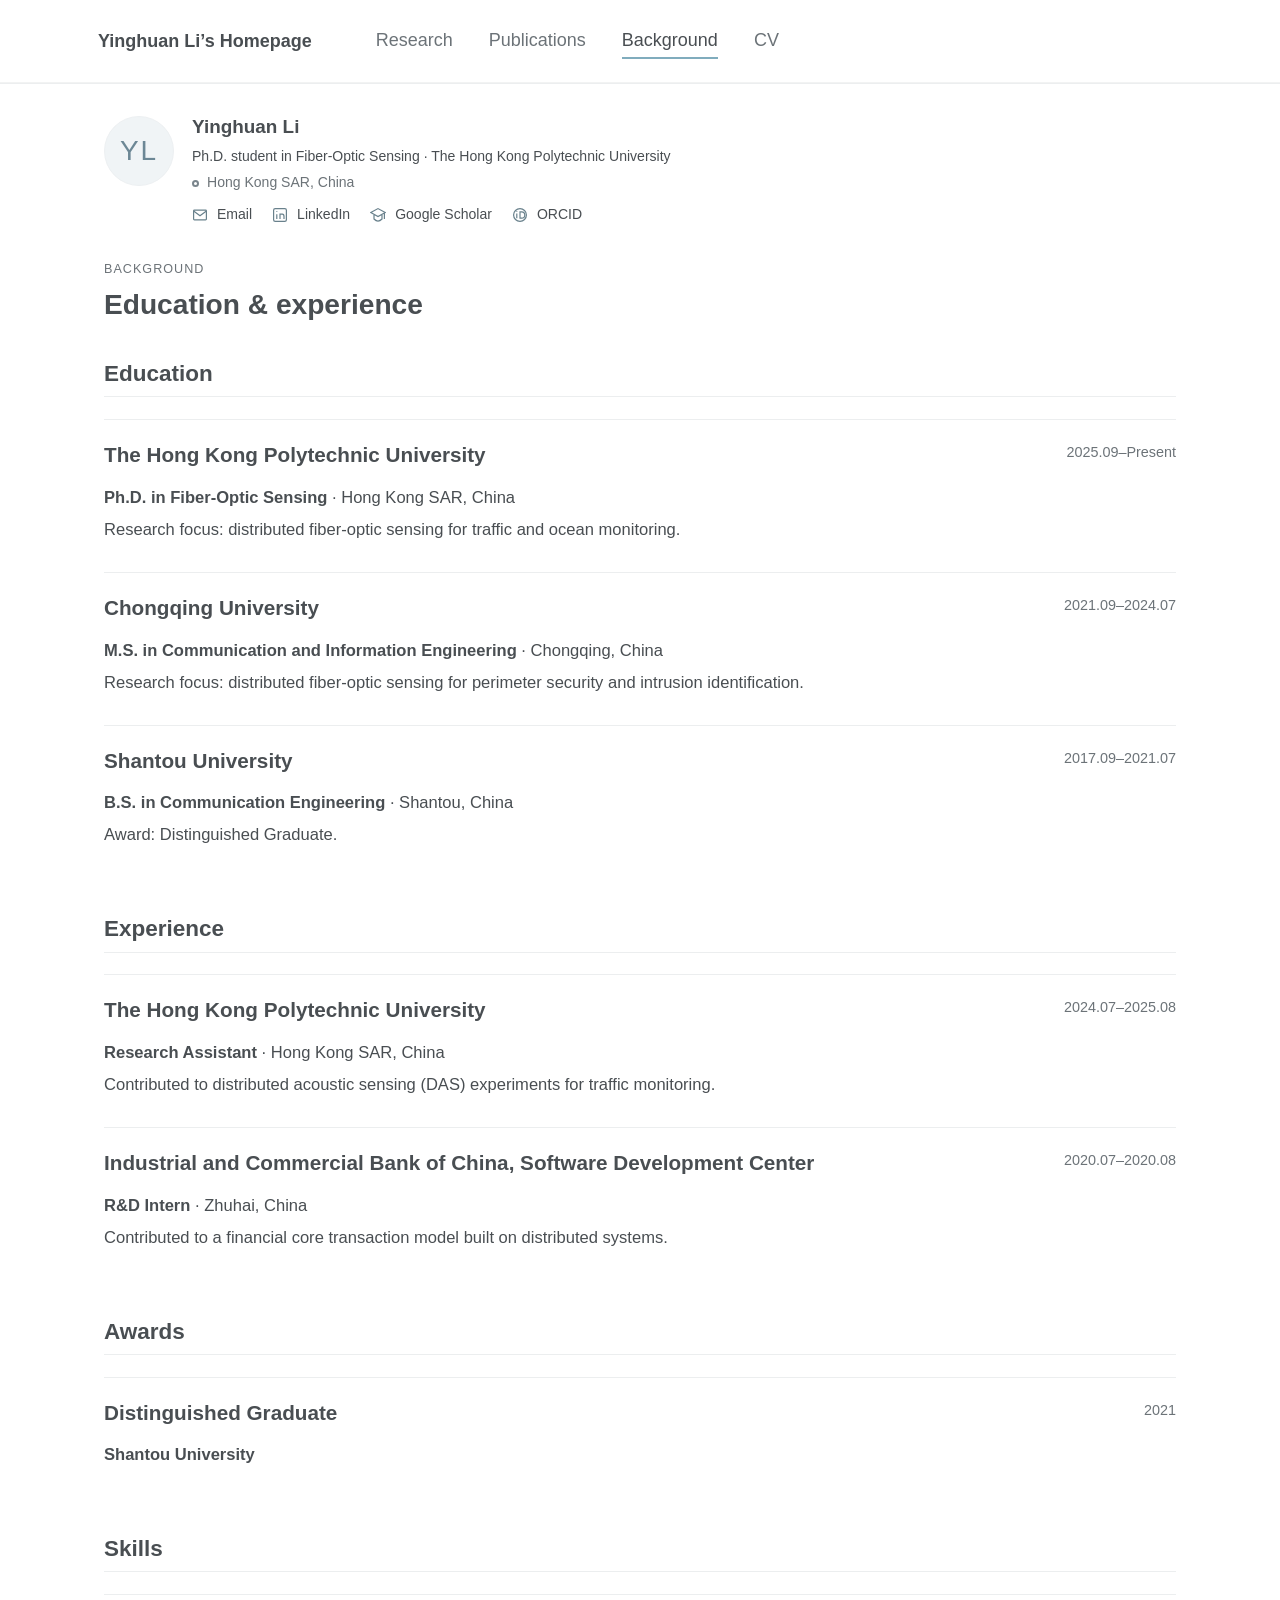
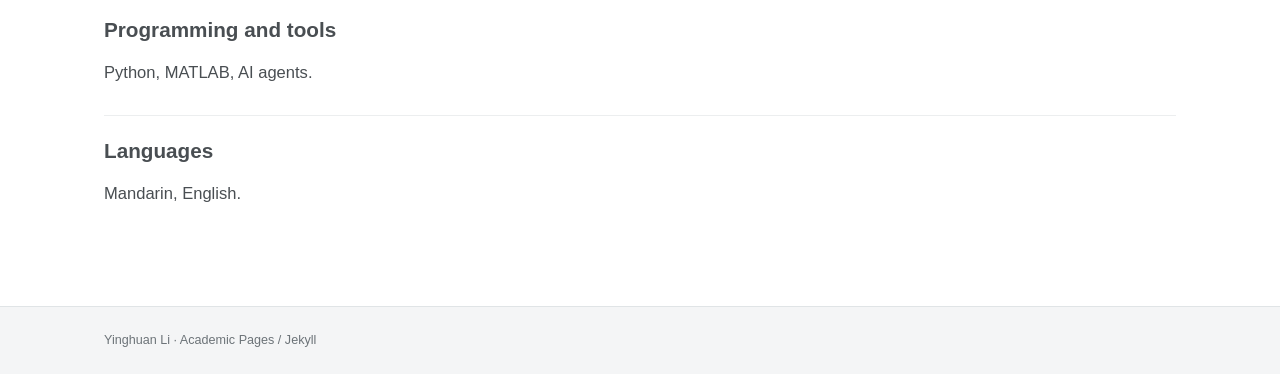
==== commit 25dcd37c: "Publish reviewed portfolio snapshot" ====
--- a/background/index.html
+++ b/background/index.html
@@ -13,17 +13,18 @@
   <a class="skip" href="#main">Skip to content</a>
   <header class="masthead"><div class="masthead__inner-wrap">
     <a class="site-name" href="/">Yinghuan Li’s Homepage</a>
-    <nav aria-label="Main navigation"><a href="/">About</a><a href="/research/">Research</a><a href="/publications/">Publications</a><a href="/background/" aria-current="page">Background</a><a href="/cv/">CV</a></nav>
+    <nav aria-label="Main navigation"><a href="/research/">Research</a><a href="/publications/">Publications</a><a href="/background/" aria-current="page">Background</a><a href="/cv/">CV</a></nav>
   </div></header>
   <div class="portfolio-shell">
     
 <aside class="author-card" aria-label="Author profile">
   <div class="author-monogram" aria-hidden="true">YL</div>
+  <div class="author-copy">
   <h2>Yinghuan Li</h2>
-  <p class="author-role">Ph.D. student in Fiber-Optic Sensing</p>
-  <p>The Hong Kong Polytechnic University</p>
+  <p class="author-role">Ph.D. student in Fiber-Optic Sensing · The Hong Kong Polytechnic University</p>
   <p class="location">Hong Kong SAR, China</p>
   <ul class="author-links"><li><a href="mailto:ying-huan.li@connect.polyu.hk"><svg class="contact-icon" viewBox="0 0 20 20" fill="none" stroke="currentColor" stroke-width="1.5" aria-hidden="true" focusable="false"><rect x="2" y="4" width="16" height="12" rx="1"/><path d="m2 5 8 6 8-6"/></svg>Email</a></li><li><a href="https://www.linkedin.com/in/yinghuan-li-a38567391/?locale=en"><svg class="contact-icon" viewBox="0 0 20 20" fill="none" stroke="currentColor" stroke-width="1.5" aria-hidden="true" focusable="false"><rect x="2" y="2" width="16" height="16" rx="2"/><path d="M6 9v6M6 5v1M10 15V9h3c2 0 2 2 2 3v3"/></svg>LinkedIn</a></li><li><a href="https://scholar.google.com/citations?user=n-cyWgwAAAAJ&amp;hl=en"><svg class="contact-icon" viewBox="0 0 20 20" fill="none" stroke="currentColor" stroke-width="1.5" aria-hidden="true" focusable="false"><path d="m1 7 9-5 9 5-9 5-9-5Zm4 3v5q5 5 10 0v-5M18 8v7"/></svg>Google Scholar</a></li><li><a href="https://orcid.org/0000-0002-9849-8032"><svg class="contact-icon" viewBox="0 0 20 20" fill="none" stroke="currentColor" stroke-width="1.5" aria-hidden="true" focusable="false"><circle cx="10" cy="10" r="8"/><path d="M6 8v6M6 5v1M10 6h2a4 4 0 0 1 0 8h-2V6Z"/></svg>ORCID</a></li></ul>
+  </div>
 </aside>
 
     <main id="main"><p class="eyebrow">BACKGROUND</p><h1>Education & experience</h1>
--- a/assets/css/main.css
+++ b/assets/css/main.css
@@ -1 +1 @@
-﻿:root{--global-base-color: #2f7f93;--global-bg-color: #fff;--global-footer-bg-color: #f2f3f3;--global-border-color: rgb(94.7843137255%, 95.0980392157%, 95.3333333333%);--global-dark-border-color: #bdc1c4;--global-code-background-color: #fafafa;--global-code-text-color: rgb(19.137254902%, 20.3921568627%, 21.3333333333%);--global-fig-caption-color: mix(#fff, rgb(28.7058823529%, 30.5882352941%, 32%), 25%);--global-link-color: #52adc8;--global-link-color-hover: mix(#000, #2f7f93, 25%);--global-link-color-visited: mix(#fff, #2f7f93, 25%);--global-masthead-link-color: rgb(28.7058823529%, 30.5882352941%, 32%);--global-masthead-link-color-hover: mix(#000, #7a8288, 25%);--global-text-color: rgb(28.7058823529%, 30.5882352941%, 32%);--global-text-color-light: rgb(73.9215686275%, 75.4901960784%, 76.6666666667%);--global-thead-color: rgb(94.7843137255%, 95.0980392157%, 95.3333333333%)}html[data-theme=dark]{--global-base-color: #0ea1c5;--global-bg-color: #474747;--global-footer-bg-color: #474747;--global-border-color: rgb(73.9215686275%, 75.4901960784%, 76.6666666667%);--global-dark-border-color: rgb(85.568627451%, 85.568627451%, 85.568627451%);--global-code-background-color: #fafafa;--global-code-text-color: rgb(19.137254902%, 20.3921568627%, 21.3333333333%);--global-fig-caption-color: rgb(73.9215686275%, 75.4901960784%, 76.6666666667%);--global-link-color: #0ea1c5;--global-link-color-hover: rgb(4.1176470588%, 47.3529411765%, 57.9411764706%);--global-link-color-visited: rgb(29.1176470588%, 72.3529411765%, 82.9411764706%);--global-masthead-link-color: #ffffff;--global-masthead-link-color-hover: #0ea1c5;--global-text-color: #ffffff;--global-text-color-light: #f3f3f3;--global-thead-color: rgb(92.7843137255%, 92.7843137255%, 92.7843137255%)}a:focus{outline:thin dotted #f89406;outline:5px auto #f89406;outline-offset:-2px}*,*:before,*:after{-moz-box-sizing:border-box;-webkit-box-sizing:border-box;box-sizing:border-box}html{box-sizing:border-box;background-color:var(--global-bg-color);font-size:16px}@media(min-width: 48em){html{font-size:18px}}html{-webkit-text-size-adjust:100%;-ms-text-size-adjust:100%}body{margin:0}::-moz-selection{color:#fff;background:#000}::selection{color:#fff;background:#000}article,aside,details,figcaption,figure,footer,header,hgroup,main,nav,section{display:block}audio,canvas,video{display:inline-block;*display:inline;*zoom:1}audio:not([controls]){display:none}a{color:var(--global-link-color)}a:hover,a:active{outline:0}sub,sup{position:relative;font-size:75%;line-height:0;vertical-align:baseline}sup{top:-0.5em}sub{bottom:-0.25em}img{max-width:100%;width:auto\9 ;height:auto;vertical-align:middle;border:0;-ms-interpolation-mode:bicubic}#map_canvas img,.google-maps img{max-width:none}button,input,select,textarea{margin:0;font-size:100%;vertical-align:middle}button,input{*overflow:visible;line-height:normal}button::-moz-focus-inner,input::-moz-focus-inner{padding:0;border:0}button,html input[type=button],input[type=reset],input[type=submit]{-webkit-appearance:button;cursor:pointer}label,select,button,input[type=button],input[type=reset],input[type=submit],input[type=radio],input[type=checkbox]{cursor:pointer}input[type=search]{box-sizing:content-box;-webkit-appearance:textfield}input[type=search]::-webkit-search-decoration,input[type=search]::-webkit-search-cancel-button{-webkit-appearance:none}textarea{overflow:auto;vertical-align:top}html{position:relative;min-height:100%;scroll-behavior:smooth}body{color:var(--global-text-color);background-color:var(--global-bg-color);margin:0;padding:70px 0 0;padding-bottom:9em;font-family:-apple-system,".SFNSText-Regular","San Francisco","Roboto","Segoe UI","Helvetica Neue","Lucida Grande",Arial,sans-serif;line-height:1.5}body.overflow--hidden{overflow:hidden}h1,h2,h3,h4,h5,h6{margin:2em 0 .5em;line-height:1.2;font-family:-apple-system,".SFNSText-Regular","San Francisco","Roboto","Segoe UI","Helvetica Neue","Lucida Grande",Arial,sans-serif;font-weight:bold}h1{margin-top:0;font-size:1.563em}h2{font-size:1.25em}h3{font-size:1em}h4{font-size:.75em}h5{font-size:.75em}h6{font-size:.75em}small,.small{font-size:.75em}p{margin-bottom:1.3em}u,ins{text-decoration:none;border-bottom:1px solid var(--global-text-color)}u a,ins a{color:inherit}del a{color:inherit}p,pre,blockquote,ul,ol,dl,figure,table,fieldset{orphans:3;widows:3}abbr[title],abbr[data-original-title]{text-decoration:none;cursor:help;border-bottom:1px dotted var(--global-text-color)}blockquote{margin:2em 1em 2em 0;padding-left:1em;padding-right:1em;font-style:italic;border-left:.25em solid var(--global-border-color)}blockquote cite{font-style:italic}blockquote cite:before{content:"—";padding-right:5px}a:hover,a:active{outline:0}tt,code,kbd,samp,pre{font-family:Monaco,Consolas,"Lucida Console",monospace}pre{overflow-x:auto}a>code,figcaption>code,li>code,p>code,td>code{color:var(--global-code-text-color);padding-top:.1rem;padding-bottom:.1rem;font-size:.75em;background:var(--global-code-background-color);border:1px solid var(--global-thead-color);border-radius:4px;box-shadow:0 1px 1px rgba(0,0,0,.125)}a>code:before,a>code:after,figcaption>code:before,figcaption>code:after,li>code:before,li>code:after,p>code:before,p>code:after,td>code:before,td>code:after{letter-spacing:-0.2em;content:" "}a>code{color:inherit}pre>code{color:var(--global-code-text-color)}hr{display:block;margin:1em 0;border:0;border-top:1px solid var(--global-border-color)}ul li,ol li{margin-bottom:.5em}li ul,li ol{margin-top:.5em}figure{display:-webkit-box;display:flex;-webkit-box-pack:justify;justify-content:space-between;-webkit-box-align:start;align-items:flex-start;flex-wrap:wrap;margin:2em 0}figure img,figure iframe,figure .fluid-width-video-wrapper{margin-bottom:1em}figure img{width:100%;border-radius:4px;-webkit-transition:all .2s ease-in-out;transition:all .2s ease-in-out}figure>a{display:block}@media(min-width: 37.5em){figure.half>a,figure.half>img{width:calc(50% - .5em)}}figure.half figcaption{width:100%}@media(min-width: 37.5em){figure.third>a,figure.third>img{width:calc(33.3333% - .5em)}}figure.third figcaption{width:100%}figcaption{margin-bottom:.5em;color:var(--global-fig-caption-color);font-family:Georgia,Times,serif;font-size:.75em}figcaption a{color:inherit;text-decoration:none;border-bottom:1px solid var(--global-border-color);-webkit-transition:all .2s ease-in-out;transition:all .2s ease-in-out}figcaption a:hover{color:#000;border-bottom-color:#000}svg:not(:root){overflow:hidden}nav ul{margin:0;padding:0}nav li{list-style:none}nav a{text-decoration:none}nav ul li,nav ol li{margin-bottom:0}nav li ul,nav li ol{margin-top:0}@-webkit-keyframes intro{0%{opacity:0}100%{opacity:1}}@keyframes intro{0%{opacity:0}100%{opacity:1}}b,i,strong,em,blockquote,p,q,span,figure,img,h1,h2,header,input,a,tr,td,form button,input[type=submit],.btn,#goog-wm-sb,.highlight,.archive__item-teaser{-webkit-transition:all .2s ease-in-out;transition:all .2s ease-in-out}@media print{.masthead,.toc,.page__share,.page__related,.ads,.page__footer{display:none}}.hidden{display:none;visibility:hidden}.load{display:none}.transparent{opacity:0}.visually-hidden,.screen-reader-text,.screen-reader-text span,.screen-reader-shortcut{position:absolute !important;clip:rect(1px, 1px, 1px, 1px);height:1px !important;width:1px !important;border:0 !important;overflow:hidden}body:hover .visually-hidden a,body:hover .visually-hidden input,body:hover .visually-hidden button{display:none !important}.screen-reader-text:focus,.screen-reader-shortcut:focus{clip:auto !important;height:auto !important;width:auto !important;display:block;font-size:1em;font-weight:bold;padding:15px 23px 14px;background:var(--global-text-color);z-index:100000;text-decoration:none;box-shadow:0 0 2px 2px rgba(0,0,0,.6)}.skip-link{position:fixed;z-index:20;margin:0;font-family:-apple-system,".SFNSText-Regular","San Francisco","Roboto","Segoe UI","Helvetica Neue","Lucida Grande",Arial,sans-serif;white-space:nowrap}.skip-link li{height:0;width:0;list-style:none}.text-left{text-align:left}.text-center{text-align:center}.text-right{text-align:right}.text-justify{text-align:justify}.text-nowrap{white-space:nowrap}.cf{clear:both}.wrapper:after{content:" ";display:block;clear:both}.wrapper{max-width:925px;margin-left:auto;margin-right:auto}.wordwrap{white-space:pre-wrap;white-space:-moz-pre-wrap;white-space:-pre-wrap;white-space:-o-pre-wrap;word-wrap:break-word}.align-left{display:block;margin-left:auto;margin-right:auto}@media(min-width: 37.5em){.align-left{float:left;margin-right:1em}}.align-right{display:block;margin-left:auto;margin-right:auto}@media(min-width: 37.5em){.align-right{float:right;margin-left:1em}}.align-center{display:block;margin-left:auto;margin-right:auto}@media(min-width: 57.8125em){.full{margin-right:-19.4915254237% !important}}.icon{display:inline-block;fill:currentColor;width:1em;height:1.1em;line-height:1;position:relative;top:-0.1em;vertical-align:middle}.icon-pad-right{padding-right:.5em;margin-right:.5em}.social-icons .fa{color:#000}.social-icons .fa-bluesky,.social-icons .fa-bluesky-square{color:#1184fe}.social-icons .fa-behance,.social-icons .fa-behance-square{color:#1769ff}.social-icons .fa-dribbble{color:#ea4c89}.social-icons .fa-facebook,.social-icons .fa-facebook-square{color:#3b5998}.social-icons .fa-flickr{color:#ff0084}.social-icons .fa-foursquare{color:#0072b1}.social-icons .fa-google-plus,.social-icons .fa-google-plus-square{color:#dd4b39}.social-icons .fa-instagram{color:#517fa4}.social-icons .fa-kaggle,.social-icons .fa-kaggle-square{color:#20c0ff}.social-icons .fa-lastfm,.social-icons .fa-lastfm-square{color:#d51007}.social-icons .fa-linkedin,.social-icons .fa-linkedin-square{color:#007bb6}.social-icons .fa-mastodon,.social-icons .fa-mastodon-square{color:#6364ff}.social-icons .ai-orcid,.social-icons .ai-orcid-square{color:#a6ce39}.social-icons .fa-pinterest,.social-icons .fa-pinterest-p,.social-icons .fa-pinterest-square{color:#cb2027}.social-icons .fa-rss,.social-icons .fa-rss-square{color:#fa9b39}.social-icons .fa-soundcloud{color:#f30}.social-icons .fa-stack-exchange,.social-icons .fa-stack-overflow{color:#fe7a15}.social-icons .fa-tumblr,.social-icons .fa-tumblr-square{color:#32506d}.social-icons .fa-twitter,.social-icons .fa-twitter-square{color:#55acee}.social-icons .fa-vimeo,.social-icons .fa-vimeo-square{color:#1ab7ea}.social-icons .fa-vine{color:#00bf8f}.social-icons .fa-youtube,.social-icons .fa-youtube-square,.social-icons .fa-youtube-play{color:#b00}.social-icons .fa-xing,.social-icons .fa-xing-square{color:#006567}.navicon{position:relative;display:inline-block;vertical-align:middle;width:28px;height:4px;background:var(--global-masthead-link-color);margin:auto;-webkit-transition:.3s;transition:.3s}.navicon:before,.navicon:after{content:"";position:absolute;left:0;width:28px;height:4px;background:var(--global-masthead-link-color);-webkit-transition:.3s;transition:.3s}.navicon:before{top:-8px}.navicon:after{bottom:-8px}.close .navicon{background:rgba(0,0,0,0)}.close .navicon:before,.close .navicon:after{-webkit-transform-origin:50% 50%;-ms-transform-origin:50% 50%;transform-origin:50% 50%;top:0;width:28px}.close .navicon:before{-webkit-transform:rotate3d(0, 0, 1, 45deg);transform:rotate3d(0, 0, 1, 45deg)}.close .navicon:after{-webkit-transform:rotate3d(0, 0, 1, -45deg);transform:rotate3d(0, 0, 1, -45deg)}@media(min-width: 57.8125em){.sticky{clear:both}.sticky::after{clear:both;content:"";display:table}.sticky{position:-webkit-sticky;position:sticky;top:2em}.sticky>*{display:block}}.well{min-height:20px;padding:19px;margin-bottom:20px;background-color:#f5f5f5;border:1px solid #e3e3e3;border-radius:4px;box-shadow:inset 0 1px 1px rgba(0,0,0,.05)}.show-modal{overflow:hidden;position:relative}.show-modal:before{position:absolute;content:"";top:0;left:0;width:100%;height:100%;z-index:999;background-color:rgba(255,255,255,.85)}.show-modal .modal{display:block}.modal{display:none;position:fixed;width:300px;top:50%;left:50%;margin-left:-150px;margin-top:-150px;min-height:0;z-index:9999;background:var(--global-text-color);border:1px solid var(--global-border-color);border-radius:4px;box-shadow:0 1px 1px rgba(0,0,0,.125)}.modal__title{margin:0;padding:.5em 1em}.modal__supporting-text{padding:0 1em .5em 1em}.modal__actions{padding:.5em 1em;border-top:1px solid var(--global-border-color)}.footnote{color:var(--global-text-color-light);text-decoration:none}.footnotes{color:var(--global-text-color-light)}.footnotes ol,.footnotes li,.footnotes p{margin-bottom:0;font-size:.75em}a.reversefootnote{color:var(--global-text-color-light);text-decoration:none}a.reversefootnote:hover{text-decoration:underline}.required{color:#ee5f5b;font-weight:bold}table{margin-bottom:1em;width:100%;font-family:-apple-system,".SFNSText-Regular","San Francisco","Roboto","Segoe UI","Helvetica Neue","Lucida Grande",Arial,sans-serif;font-size:.75em;border-collapse:collapse;border:1px solid var(--global-border-color)}table+table{margin-top:1em}thead{background-color:var(--global-border-color);border-bottom:1px solid var(--global-border-color)}th{padding:.5em;font-weight:bold;text-align:left;border-right:1px solid var(--global-border-color)}td{padding:.5em;border-bottom:1px solid var(--global-border-color);border-right:1px solid var(--global-border-color)}tr,td,th{vertical-align:middle}.btn,#goog-wm-sb{display:inline-block;margin-bottom:.25em;padding:.5em 1em;color:#fff !important;font-family:-apple-system,".SFNSText-Regular","San Francisco","Roboto","Segoe UI","Helvetica Neue","Lucida Grande",Arial,sans-serif;font-size:.75em;font-weight:bold;text-align:center;text-decoration:none;background-color:var(--global-base-color);border:0 !important;border-radius:4px;cursor:pointer}.btn:hover,#goog-wm-sb:hover{background-color:#333}.btn .icon,#goog-wm-sb .icon{margin-right:.5em}.btn .icon+.hidden,#goog-wm-sb .icon+.hidden{margin-left:-0.5em}.btn--block{display:block;width:100%}.btn--block+.btn--block{margin-top:.25em}.btn--inverse{color:var(--global-text-color-light) !important;border:1px solid var(--global-border-color) !important;background-color:var(--global-bg-color)}.btn--inverse:hover{color:#fff !important;border-color:var(--global-text-color-light)}.btn--light-outline{border:1px solid #fff !important;background-color:rgba(0,0,0,0)}.btn--info{background-color:#2f7f93}.btn--info:hover{background-color:hsl(192,51.5463917526%,30.431372549%)}.btn--warning{background-color:#f89406}.btn--warning:hover{background-color:rgb(77.8039215686%,46.431372549%,1.8823529412%)}.btn--success{background-color:#62c462}.btn--success:hover{background-color:hsl(120,33.3333333333%,46.1176470588%)}.btn--danger{background-color:#ee5f5b}.btn--danger:hover{background-color:rgb(74.6666666667%,29.8039215686%,28.5490196078%)}.btn--disabled{pointer-events:none;cursor:not-allowed;filter:alpha(opacity=65);box-shadow:none;opacity:.65}.btn--bluesky{background-color:#1184fe}.btn--bluesky:hover{background-color:rgb(5.3333333333%,41.4117647059%,79.6862745098%)}.btn--facebook{background-color:#3b5998}.btn--facebook:hover{background-color:rgb(18.5098039216%,27.9215686275%,47.6862745098%)}.btn--google-plus{background-color:#dd4b39}.btn--google-plus:hover{background-color:rgb(69.3333333333%,23.5294117647%,17.8823529412%)}.btn--linkedin{background-color:#007bb6}.btn--linkedin:hover{background-color:rgb(0%,38.5882352941%,57.0980392157%)}.btn--mastodon{background-color:#6364ff}.btn--mastodon:hover{background-color:rgb(31.0588235294%,31.3725490196%,80%)}.btn--twitter{background-color:#55acee}.btn--twitter:hover{background-color:rgb(26.6666666667%,53.9607843137%,74.6666666667%)}.btn--x-large{font-size:1.25em}.btn--large{font-size:1em}.btn--small{font-size:.6875em}.notice{margin:2em 0 !important;padding:1em;font-family:-apple-system,".SFNSText-Regular","San Francisco","Roboto","Segoe UI","Helvetica Neue","Lucida Grande",Arial,sans-serif;font-size:.75em !important;text-indent:initial;background-color:rgb(94.7843137255%,95.0980392157%,95.3333333333%);border-radius:4px;box-shadow:0 1px 1px rgba(122,130,136,.25);color:var(--global-code-text-color)}.notice h4{margin-top:0 !important;margin-bottom:.75em}.page__content .notice h4{margin-bottom:0;font-size:1em}.notice p:last-child{margin-bottom:0 !important}.notice h4+p{margin-top:0;padding-top:0}.notice a{color:#7a8288}.notice a:hover{color:rgb(28.7058823529%,30.5882352941%,32%)}.notice code{background-color:rgb(97.3921568627%,97.5490196078%,97.6666666667%)}.notice ul:last-child{margin-bottom:0}.notice--primary{margin:2em 0 !important;padding:1em;font-family:-apple-system,".SFNSText-Regular","San Francisco","Roboto","Segoe UI","Helvetica Neue","Lucida Grande",Arial,sans-serif;font-size:.75em !important;text-indent:initial;background-color:rgb(94.7843137255%,95.0980392157%,95.3333333333%);border-radius:4px;box-shadow:0 1px 1px rgba(122,130,136,.25);color:var(--global-code-text-color)}.notice--primary h4{margin-top:0 !important;margin-bottom:.75em}.page__content .notice--primary h4{margin-bottom:0;font-size:1em}.notice--primary p:last-child{margin-bottom:0 !important}.notice--primary h4+p{margin-top:0;padding-top:0}.notice--primary a{color:#7a8288}.notice--primary a:hover{color:rgb(28.7058823529%,30.5882352941%,32%)}.notice--primary code{background-color:rgb(97.3921568627%,97.5490196078%,97.6666666667%)}.notice--primary ul:last-child{margin-bottom:0}.notice--info{margin:2em 0 !important;padding:1em;font-family:-apple-system,".SFNSText-Regular","San Francisco","Roboto","Segoe UI","Helvetica Neue","Lucida Grande",Arial,sans-serif;font-size:.75em !important;text-indent:initial;background-color:hsl(192,31.6455696203%,93.8039215686%);border-radius:4px;box-shadow:0 1px 1px rgba(47,127,147,.25);color:var(--global-code-text-color)}.notice--info h4{margin-top:0 !important;margin-bottom:.75em}.page__content .notice--info h4{margin-bottom:0;font-size:1em}.notice--info p:last-child{margin-bottom:0 !important}.notice--info h4+p{margin-top:0;padding-top:0}.notice--info a{color:#2f7f93}.notice--info a:hover{color:hsl(192,51.5463917526%,22.8235294118%)}.notice--info code{background-color:hsl(192,31.6455696203%,96.9019607843%)}.notice--info ul:last-child{margin-bottom:0}.notice--warning{margin:2em 0 !important;padding:1em;font-family:-apple-system,".SFNSText-Regular","San Francisco","Roboto","Segoe UI","Helvetica Neue","Lucida Grande",Arial,sans-serif;font-size:.75em !important;text-indent:initial;background-color:hsl(35.2066115702,94.53125%,94.9803921569%);border-radius:4px;box-shadow:0 1px 1px rgba(248,148,6,.25);color:var(--global-code-text-color)}.notice--warning h4{margin-top:0 !important;margin-bottom:.75em}.page__content .notice--warning h4{margin-bottom:0;font-size:1em}.notice--warning p:last-child{margin-bottom:0 !important}.notice--warning h4+p{margin-top:0;padding-top:0}.notice--warning a{color:#f89406}.notice--warning a:hover{color:rgb(58.3529411765%,34.8235294118%,1.4117647059%)}.notice--warning code{background-color:hsl(35.2066115702,94.53125%,97.4901960784%)}.notice--warning ul:last-child{margin-bottom:0}.notice--success{margin:2em 0 !important;padding:1em;font-family:-apple-system,".SFNSText-Regular","San Francisco","Roboto","Segoe UI","Helvetica Neue","Lucida Grande",Arial,sans-serif;font-size:.75em !important;text-indent:initial;background-color:hsl(120,45.3703703704%,95.7647058824%);border-radius:4px;box-shadow:0 1px 1px rgba(98,196,98,.25);color:var(--global-code-text-color)}.notice--success h4{margin-top:0 !important;margin-bottom:.75em}.page__content .notice--success h4{margin-bottom:0;font-size:1em}.notice--success p:last-child{margin-bottom:0 !important}.notice--success h4+p{margin-top:0;padding-top:0}.notice--success a{color:#62c462}.notice--success a:hover{color:hsl(120,33.3333333333%,34.5882352941%)}.notice--success code{background-color:hsl(120,45.3703703704%,97.8823529412%)}.notice--success ul:last-child{margin-bottom:0}.notice--danger{margin:2em 0 !important;padding:1em;font-family:-apple-system,".SFNSText-Regular","San Francisco","Roboto","Segoe UI","Helvetica Neue","Lucida Grande",Arial,sans-serif;font-size:.75em !important;text-indent:initial;background-color:rgb(99.3333333333%,93.7254901961%,93.568627451%);border-radius:4px;box-shadow:0 1px 1px rgba(238,95,91,.25);color:var(--global-code-text-color)}.notice--danger h4{margin-top:0 !important;margin-bottom:.75em}.page__content .notice--danger h4{margin-bottom:0;font-size:1em}.notice--danger p:last-child{margin-bottom:0 !important}.notice--danger h4+p{margin-top:0;padding-top:0}.notice--danger a{color:#ee5f5b}.notice--danger a:hover{color:rgb(56%,22.3529411765%,21.4117647059%)}.notice--danger code{background-color:rgb(99.6666666667%,96.862745098%,96.7843137255%)}.notice--danger ul:last-child{margin-bottom:0}.masthead{position:fixed;background:var(--global-bg-color);height:fit-content;top:0;width:100%;-webkit-animation:intro .3s both;animation:intro .3s both;-webkit-animation-delay:.15s;animation-delay:.15s;z-index:20}.masthead::after{content:"";position:absolute;bottom:0;height:1px;background:var(--global-border-color);width:100%}.masthead__inner-wrap:after{content:" ";display:block;clear:both}.masthead__inner-wrap{max-width:925px;margin-left:auto;margin-right:auto;clear:both}.masthead__inner-wrap::after{clear:both;content:"";display:table}.masthead__inner-wrap{padding:.5em 1em;font-family:-apple-system,".SFNSText-Regular","San Francisco","Roboto","Segoe UI","Helvetica Neue","Lucida Grande",Arial,sans-serif}@media(min-width: 80em){.masthead__inner-wrap{max-width:1280px}}.masthead__inner-wrap nav{z-index:10}.masthead__inner-wrap a{text-decoration:none}.masthead__menu ul{margin:0;padding:0;clear:both;list-style-type:none}.masthead__menu-item{background-color:var(--global-bg-color);display:block;list-style-type:none;white-space:nowrap}.masthead__menu-item--lg{padding-right:2em;font-weight:700}.masthead__menu-item.selected a{color:var(--global-text-color);font-weight:700;border-bottom:2px solid var(--global-text-color);pointer-events:none;cursor:default}.masthead__menu-item.selected a:hover{color:var(--global-text-color);border-bottom:2px solid var(--global-text-color)}.breadcrumbs:after{content:" ";display:block;clear:both}.breadcrumbs{max-width:925px;margin-left:auto;margin-right:auto;clear:both}.breadcrumbs::after{clear:both;content:"";display:table}.breadcrumbs{margin-top:0;margin-bottom:0;padding-left:2em;padding-right:2em;font-family:-apple-system,".SFNSText-Regular","San Francisco","Roboto","Segoe UI","Helvetica Neue","Lucida Grande",Arial,sans-serif;-webkit-animation:intro .3s both;animation:intro .3s both;-webkit-animation-delay:.3s;animation-delay:.3s}@media(min-width: 57.8125em){.breadcrumbs{padding-left:1em;padding-right:1em}}@media(min-width: 80em){.breadcrumbs{max-width:1280px}}.breadcrumbs ol{padding:0;list-style:none;font-size:.75em}@media(min-width: 57.8125em){.breadcrumbs ol{width:83.0508474576%;float:right;margin-right:0}}@media(min-width: 80em){.breadcrumbs ol{padding-left:4.2372881356%}}.breadcrumbs li{display:inline}.breadcrumbs .current{font-weight:bold}.pagination{clear:both;width:100%;float:left;margin-left:0;margin-right:0;clear:both}.pagination::after{clear:both;content:"";display:table}.pagination{margin-top:1em;padding-top:1em}.pagination ul{margin:0;padding:0;list-style-type:none;font-family:-apple-system,".SFNSText-Regular","San Francisco","Roboto","Segoe UI","Helvetica Neue","Lucida Grande",Arial,sans-serif}.pagination li{display:block;float:left;margin-left:-1px}.pagination li a{margin-bottom:.25em;padding:.5em 1em;font-family:-apple-system,".SFNSText-Regular","San Francisco","Roboto","Segoe UI","Helvetica Neue","Lucida Grande",Arial,sans-serif;font-size:14px;font-weight:bold;line-height:1.5;text-align:center;text-decoration:none;color:var(--global-text-color-light);border:1px solid var(--global-border-color);border-radius:0}.pagination li a:hover{color:var(--global-link-color-hover)}.pagination li a.current{color:#fff;background:var(--global-base-color)}.pagination li a.disabled{color:var(--global-text-color-light);pointer-events:none;cursor:not-allowed}.pagination li:first-child{margin-left:0}.pagination li:first-child a{border-top-left-radius:4px;border-bottom-left-radius:4px}.pagination li:last-child a{border-top-right-radius:4px;border-bottom-right-radius:4px}.pagination--pager{display:block;padding:1em 2em;float:left;width:50%;font-family:-apple-system,".SFNSText-Regular","San Francisco","Roboto","Segoe UI","Helvetica Neue","Lucida Grande",Arial,sans-serif;font-size:1em;font-weight:bold;text-align:center;text-decoration:none;color:var(--global-text-color-light);border:1px solid var(--global-border-color);border-radius:4px}.pagination--pager:hover{color:var(--global-link-color-hover)}.pagination--pager:first-child{border-top-right-radius:0;border-bottom-right-radius:0}.pagination--pager:last-child{margin-left:-1px;border-top-left-radius:0;border-bottom-left-radius:0}.pagination--pager.disabled{color:var(--global-text-color-light);pointer-events:none;cursor:not-allowed}.page__content+.pagination,.page__meta+.pagination,.comment__date+.pagination,.page__share+.pagination,.page__comments+.pagination{margin-top:2em;padding-top:2em;border-top:1px solid var(--global-border-color)}.greedy-nav{position:relative;min-width:250px;background:var(--global-bg-color)}.greedy-nav a{display:block;margin:0 1rem;padding:.5rem 0;color:var(--global-masthead-link-color);text-decoration:none}.greedy-nav a:hover{color:var(--global-masthead-link-color-hover)}.greedy-nav button{position:absolute;height:2.5rem;right:0;padding:0 .5rem;border:0;outline:none;background-color:var(--global-bg-color);color:var(--global-text-color);cursor:pointer;z-index:100}.greedy-nav .visible-links{display:table}.greedy-nav .visible-links li{display:table-cell;vertical-align:middle}.greedy-nav .visible-links li:first-child{font-weight:bold;text-wrap:wrap}.greedy-nav .visible-links li:first-child a{margin-left:0}.greedy-nav .visible-links li:last-child a{margin-right:0}.greedy-nav .visible-links #theme-toggle a{width:25px;display:flex;justify-content:center;cursor:pointer}.greedy-nav .visible-links a{position:relative}.greedy-nav .visible-links a:before{content:"";position:absolute;left:0;bottom:0;height:4px;background:var(--global-border-color);width:100%;-webkit-transition:all .2s ease-in-out;transition:all .2s ease-in-out;-webkit-transform:scaleX(0);-ms-transform:scaleX(0);transform:scaleX(0)}.greedy-nav .visible-links a:hover:before{-webkit-transform:scaleX(1);-ms-transform:scaleX(1);transform:scaleX(1)}.greedy-nav .hidden-links{position:absolute;top:100%;right:0;margin-top:15px;padding:5px;border:1px solid var(--global-border-color);border-radius:4px;background:var(--global-bg-color);box-shadow:0 0 10px rgba(0,0,0,.25)}.greedy-nav .hidden-links a{margin:0;padding:10px 20px;font-size:1em}.greedy-nav .hidden-links a:hover{color:var(--global-masthead-link-color-hover);background:var(--global-border-color)}.greedy-nav .hidden-links:before{content:"";position:absolute;top:-11px;right:10px;width:0;border-style:solid;border-width:0 10px 10px;border-color:var(--global-border-color) rgba(0,0,0,0);display:block;z-index:0}.greedy-nav .hidden-links:after{content:"";position:absolute;top:-10px;right:10px;width:0;border-style:solid;border-width:0 10px 10px;border-color:var(--global-bg-color) rgba(0,0,0,0);display:block;z-index:1}.greedy-nav .hidden-links li{display:block;border-bottom:1px solid var(--global-border-color)}.greedy-nav .hidden-links li:last-child{border-bottom:none}.nav__list{font-size:1.25rem}.nav__list ul{margin-bottom:1em}.nav__list a{display:block;padding:.125em 0;color:inherit}.nav__list a:hover{text-decoration:underline}.nav__list .active{margin-left:-0.5em;padding-left:.5em;padding-right:.5em;color:#fff;font-weight:bold;background:var(--global-base-color);border-radius:4px}.nav__list .active:hover{color:#fff}.nav__title{margin:0;padding:.5rem 1rem;font-family:-apple-system,".SFNSText-Regular","San Francisco","Roboto","Segoe UI","Helvetica Neue","Lucida Grande",Arial,sans-serif;font-size:1em;font-weight:bold}.nav__sub-title{display:block;margin:.5rem 0;padding:.5rem 0;font-family:-apple-system,".SFNSText-Regular","San Francisco","Roboto","Segoe UI","Helvetica Neue","Lucida Grande",Arial,sans-serif;font-size:.75em;font-weight:bold;text-transform:uppercase;border-bottom:1px solid var(--global-border-color)}.toc{font-family:-apple-system,".SFNSText-Regular","San Francisco","Roboto","Segoe UI","Helvetica Neue","Lucida Grande",Arial,sans-serif;color:var(--global-text-color-light);text-transform:uppercase;letter-spacing:1px;background-color:#fff;border:1px solid var(--global-border-color);border-radius:4px;box-shadow:0 1px 1px rgba(0,0,0,.125)}.toc .nav__title{color:#fff;font-size:.75em;background:var(--global-base-color);border-top-left-radius:4px;border-top-right-radius:4px}.toc__menu{margin:0;padding:0;width:100%;list-style:none;font-size:.8rem}.toc__menu a{display:block;padding:.5rem 1rem;color:var(--global-code-text-color);font-size:.6875em;font-weight:bold;line-height:1.5;border-bottom:1px solid var(--global-border-color);text-decoration-line:none !important}.toc__menu a:hover{color:#000;background:var(--global-link-color-hover)}.toc__menu>li:last-child a{border-bottom:none}.toc__menu li ul>li a{padding-left:2rem;font-weight:normal}.toc__menu li>ul li{display:none}@media(min-width: 48em){.toc__menu li>ul li{display:block}}.page__footer{clear:both}.page__footer::after{clear:both;content:"";display:table}.page__footer{background-color:var(--global-footer-bg-color);color:var(--global-text-color-light);float:left;margin-left:0;margin-right:0;margin-top:3em;width:100%;clear:both;height:auto;position:fixed;bottom:0;-webkit-animation:intro .3s both;animation:intro .3s both;-webkit-animation-delay:.45s;animation-delay:.45s;border-top:1px solid var(--global-dark-border-color)}.page__footer footer{clear:both}.page__footer footer::after{clear:both;content:"";display:table}.page__footer footer{margin-left:auto;margin-right:auto;margin-top:1em;max-width:100%;padding:0 1em 1em}@media(min-width: 80em){.page__footer footer{max-width:1280px}}.page__footer a{color:inherit;text-decoration:none}.page__footer a:hover{text-decoration:underline}.page__footer .fas,.page__footer .fab,.page__footer .far,.page__footer .fal{color:var(--global-text-color-light)}@media screen and (max-width: 768px){.page__footer{position:relative;bottom:auto}}.page__footer-copyright{font-family:-apple-system,".SFNSText-Regular","San Francisco","Roboto","Segoe UI","Helvetica Neue","Lucida Grande",Arial,sans-serif;font-size:.6875em}.page__footer-follow ul{margin:0;padding:0;list-style-type:none}.page__footer-follow li{display:inline-block;padding-top:5px;padding-bottom:5px;font-family:-apple-system,".SFNSText-Regular","San Francisco","Roboto","Segoe UI","Helvetica Neue","Lucida Grande",Arial,sans-serif;font-size:.75em;text-transform:uppercase}.page__footer-follow li+li:before{content:"";padding-right:5px}.page__footer-follow a{padding-right:10px;font-weight:bold}.page__footer-follow .social-icons a{white-space:nowrap}div.highlighter-rouge,figure.highlight{position:relative;margin-bottom:1em;padding:1em;border:1px solid var(--global-border-color);border-radius:4px;background-color:var(--global-code-background-color);box-shadow:0 1px 1px rgba(0,0,0,.125);font-size:1.25em}div.highlighter-rouge:before,figure.highlight:before{position:absolute;top:0;right:0;padding:.5em;background-color:rgb(94.7843137255%,95.0980392157%,95.3333333333%);content:"";font-family:"Font Awesome 6 Free" !important;font-size:.75em;line-height:1;text-transform:none;speak:none}div.highlighter-rouge .highlight,figure.highlight .highlight{margin:0;font-family:Monaco,Consolas,"Lucida Console",monospace;font-size:.75em;line-height:1.8}.highlight table td{padding:5px}.highlight table pre{margin:0}.highlight .c{color:#93a1a1}.highlight .err{color:#586e75}.highlight .g{color:#586e75}.highlight .k{color:#859900}.highlight .l{color:#586e75}.highlight .n{color:#586e75}.highlight .o{color:#859900}.highlight .x{color:#cb4b16}.highlight .p{color:#586e75}.highlight .cm{color:#93a1a1}.highlight .cp{color:#859900}.highlight .c1{color:#93a1a1}.highlight .cs{color:#859900}.highlight .gd{color:#2aa198}.highlight .ge{color:#586e75;font-style:italic}.highlight .gr{color:#dc322f}.highlight .gh{color:#cb4b16}.highlight .gi{color:#859900}.highlight .go{color:#586e75}.highlight .gp{color:#586e75}.highlight .gs{color:#586e75;font-weight:bold}.highlight .gu{color:#cb4b16}.highlight .gt{color:#586e75}.highlight .kc{color:#cb4b16}.highlight .kd{color:#22b3eb}.highlight .kn{color:#859900}.highlight .kp{color:#859900}.highlight .kr{color:#22b3eb}.highlight .kt{color:#dc322f}.highlight .ld{color:#586e75}.highlight .m{color:#2aa198}.highlight .s{color:#2aa198}.highlight .na{color:#586e75}.highlight .nb{color:#b58900}.highlight .nc{color:#22b3eb}.highlight .no{color:#cb4b16}.highlight .nd{color:#22b3eb}.highlight .ni{color:#cb4b16}.highlight .ne{color:#cb4b16}.highlight .nf{color:#22b3eb}.highlight .nl{color:#586e75}.highlight .nn{color:#586e75}.highlight .nx{color:#586e75}.highlight .py{color:#586e75}.highlight .nt{color:#22b3eb}.highlight .nv{color:#22b3eb}.highlight .ow{color:#859900}.highlight .w{color:#586e75}.highlight .mf{color:#2aa198}.highlight .mh{color:#2aa198}.highlight .mi{color:#2aa198}.highlight .mo{color:#2aa198}.highlight .sb{color:#93a1a1}.highlight .sc{color:#2aa198}.highlight .sd{color:#586e75}.highlight .s2{color:#2aa198}.highlight .se{color:#cb4b16}.highlight .sh{color:#586e75}.highlight .si{color:#2aa198}.highlight .sx{color:#2aa198}.highlight .sr{color:#dc322f}.highlight .s1{color:#2aa198}.highlight .ss{color:#2aa198}.highlight .bp{color:#22b3eb}.highlight .vc{color:#22b3eb}.highlight .vg{color:#22b3eb}.highlight .vi{color:#22b3eb}.highlight .il{color:#2aa198}form{margin:0 0 5px 0}form fieldset{margin-bottom:5px;padding:0;border-width:0}form legend{display:block;width:100%;margin-bottom:10px;*margin-left:-7px;padding:0;color:var(--global-text-color);border:0;border-bottom:1px solid #ccc;white-space:normal}form p{margin-bottom:5px/2}form ul{list-style-type:none;margin:0 0 5px 0;padding:0}form br{display:none}label,input,button,select,textarea{vertical-align:baseline;*vertical-align:middle}input,button,select,textarea{box-sizing:border-box;font-family:-apple-system,".SFNSText-Regular","San Francisco","Roboto","Segoe UI","Helvetica Neue","Lucida Grande",Arial,sans-serif}label{display:block;margin-bottom:.25em;color:var(--global-text-color);cursor:pointer}label small{font-size:.75em}label input,label textarea,label select{display:block}input,textarea,select{display:inline-block;width:100%;padding:.25em;margin-bottom:.5em;color:var(--global-text-color);background-color:#fff;border:1px solid #ccc;border-radius:4px;box-shadow:0 1px 1px rgba(0,0,0,.125)}input:hover,textarea:hover,select:hover{border-color:var(--global-base-color)}.input-mini{width:60px}.input-small{width:90px}input[type=image],input[type=checkbox],input[type=radio]{width:auto;height:auto;padding:0;margin:3px 0;*margin-top:0;line-height:normal;cursor:pointer;border-radius:0;border:0 \9 }input[type=checkbox],input[type=radio]{box-sizing:border-box;padding:0;*width:13px;*height:13px}input[type=image]{border:0;box-shadow:none}input[type=file]{width:auto;padding:initial;line-height:initial;border:initial;background-color:rgba(0,0,0,0);background-color:initial;box-shadow:none}input[type=button],input[type=reset],input[type=submit]{width:auto;height:auto;cursor:pointer;*overflow:visible}select,input[type=file]{*margin-top:4px}select{width:auto;background-color:#fff}select[multiple],select[size]{height:auto}textarea{resize:vertical;height:auto;overflow:auto;vertical-align:top}input[type=hidden]{display:none}.form{position:relative}.radio,.checkbox{padding-left:18px;font-weight:normal}.radio input[type=radio],.checkbox input[type=checkbox]{float:left;margin-left:-18px}.radio.inline,.checkbox.inline{display:inline-block;padding-top:5px;margin-bottom:0;vertical-align:middle}.radio.inline+.radio.inline,.checkbox.inline+.checkbox.inline{margin-left:10px}input[disabled],select[disabled],textarea[disabled],input[readonly],select[readonly],textarea[readonly]{opacity:.5;cursor:not-allowed}input:focus,textarea:focus{border-color:var(--global-border-color);outline:0;outline:thin dotted \9 }input[type=file]:focus,input[type=radio]:focus,input[type=checkbox]:focus,select:focus{box-shadow:none}.help-block,.help-inline{color:#2f7f93}.help-block{display:block;margin-bottom:1em;line-height:1em}.help-inline{display:inline-block;vertical-align:middle;padding-left:5px}.form-inline input,.form-inline textarea,.form-inline select{display:inline-block;margin-bottom:0}.form-inline label{display:inline-block}.form-inline .radio,.form-inline .checkbox,.form-inline .radio{padding-left:0;margin-bottom:0;vertical-align:middle}.form-inline .radio input[type=radio],.form-inline .checkbox input[type=checkbox]{float:left;margin-left:0;margin-right:3px}.form-search input,.form-search textarea,.form-search select{display:inline-block;margin-bottom:0}.form-search .search-query{padding-left:14px;padding-right:14px;margin-bottom:0;border-radius:14px}.form-search label{display:inline-block}.form-search .radio,.form-search .checkbox,.form-inline .radio{padding-left:0;margin-bottom:0;vertical-align:middle}.form-search .radio input[type=radio],.form-search .checkbox input[type=checkbox]{float:left;margin-left:0;margin-right:3px}.form--loading:before{content:""}.form--loading .form__spinner{display:block}.form:before{position:absolute;top:0;left:0;width:100%;height:100%;background-color:rgba(255,255,255,.7);z-index:10}.form__spinner{display:none;position:absolute;top:50%;left:50%;z-index:11}#goog-fixurl ul{list-style:none;margin-left:0;padding-left:0}#goog-fixurl ul li{list-style-type:none}#goog-wm-qt{width:auto;margin-right:10px;margin-bottom:20px;padding:8px 20px;display:inline-block;font-size:.75em;background-color:#fff;color:#000;border-width:2px !important;border-style:solid !important;border-color:hsl(0,0%,50%);border-radius:4px}#main:after{content:" ";display:block;clear:both}#main{max-width:925px;margin-left:auto;margin-right:auto;clear:both}#main::after{clear:both;content:"";display:table}#main{margin-top:2em;padding-left:1em;padding-right:1em;animation:intro .3s both;animation-delay:.35s}@media(min-width: 80em){#main{max-width:1280px}}@media(min-width: 57.8125em){.page{width:83.0508474576%;float:right;margin-right:0;padding-left:4.2372881356%;padding-right:16.9491525424%}}.page .page__inner-wrap{clear:both;width:100%;float:left;margin-left:0;margin-right:0}.page .page__inner-wrap .page__content,.page .page__inner-wrap .page__meta,.page .page__inner-wrap .comment__date,.page .page__inner-wrap .page__share{clear:both;width:100%;float:left;margin-left:0;margin-right:0}.page__title{margin-top:0;line-height:1}.page__title+.page__meta,.page__title+.comment__date{margin-top:-0.5em}.page__lead{font-family:-apple-system,".SFNSText-Regular","San Francisco","Roboto","Segoe UI","Helvetica Neue","Lucida Grande",Arial,sans-serif;font-size:1.25em}.page__content h2{padding-bottom:.5em;border-bottom:1px solid var(--global-border-color)}.page__content p,.page__content li,.page__content dl{font-size:1em}.page__content p{margin:0 0 1.3em}.page__content a{text-decoration:underline}.page__content a:hover{text-decoration:underline}.page__content a:hover img{box-shadow:0 0 10px rgba(0,0,0,.25)}.page__content dt{margin-top:1em;font-family:-apple-system,".SFNSText-Regular","San Francisco","Roboto","Segoe UI","Helvetica Neue","Lucida Grande",Arial,sans-serif;font-weight:bold}.page__content dd{margin-left:1em;font-family:-apple-system,".SFNSText-Regular","San Francisco","Roboto","Segoe UI","Helvetica Neue","Lucida Grande",Arial,sans-serif;font-size:.75em}.page__content .small{font-size:.75em}.page__content blockquote+.small{margin-top:-1.5em;padding-left:1.25rem}.page__hero{position:relative;margin-bottom:2em;clear:both}.page__hero::after{clear:both;content:"";display:table}.page__hero{animation:intro .3s both;animation-delay:.25s}.page__hero--overlay{position:relative;margin-bottom:2em;padding:3em 0;clear:both}.page__hero--overlay::after{clear:both;content:"";display:table}.page__hero--overlay{background-size:cover;background-repeat:no-repeat;background-position:center;animation:intro .3s both;animation-delay:.25s}.page__hero--overlay a{color:#fff}.page__hero--overlay .wrapper{padding-left:1em;padding-right:1em}@media(min-width: 80em){.page__hero--overlay .wrapper{max-width:1280px}}.page__hero--overlay .page__title,.page__hero--overlay .page__meta,.page__hero--overlay .comment__date,.page__hero--overlay .page__lead,.page__hero--overlay .btn,.page__hero--overlay #goog-wm-sb{color:#fff;text-shadow:1px 1px 4px rgba(0,0,0,.5)}.page__hero--overlay .page__lead{max-width:768px}.page__hero--overlay .page__title{font-size:1.953em}@media(min-width: 37.5em){.page__hero--overlay .page__title{font-size:2.441em}}.page__hero-image{width:100%;height:auto;-ms-interpolation-mode:bicubic}.page__hero-caption{position:absolute;bottom:0;right:0;margin:0 auto;padding:2px 5px;color:#fff;font-family:Georgia,Times,serif;font-size:.6875em;background:#000;text-align:right;z-index:5;opacity:.5;border-radius:4px 0 4px 0}@media(min-width: 57.8125em){.page__hero-caption{padding:5px 10px}}.page__hero-caption a{color:#fff;text-decoration:none}.page__share{margin-top:2em;padding-top:1em;border-top:1px solid var(--global-border-color)}@media(max-width: 37.5em){.page__share .btn span,.page__share #goog-wm-sb span{border:0;clip:rect(0 0 0 0);height:1px;margin:-1px;overflow:hidden;padding:0;position:absolute;width:1px}}.page__share-title{margin-bottom:10px;font-size:.75em;text-transform:uppercase}.page__meta,.comment__date{margin-top:2em;color:var(--global-text-color-light);font-family:-apple-system,".SFNSText-Regular","San Francisco","Roboto","Segoe UI","Helvetica Neue","Lucida Grande",Arial,sans-serif;font-size:.75em}.page__meta p,.comment__date p{margin:0}.page__meta a,.comment__date a{color:inherit}.page__meta-title{margin-bottom:10px;font-size:.75em;text-transform:uppercase}.page__taxonomy .sep{display:none}.page__taxonomy strong{margin-right:10px}.page__taxonomy-item{display:inline-block;margin-right:5px;margin-bottom:8px;padding:5px 10px;text-decoration:none;border:1px solid var(--global-border-color);border-radius:4px}.page__taxonomy-item:hover{text-decoration:none;color:var(--global-link-color-hover)}.page__comments{clear:both;width:100%;float:left;margin-left:0;margin-right:0}.page__comments-title{margin-top:2rem;margin-bottom:10px;padding-top:2rem;font-size:.75em;border-top:1px solid var(--global-border-color);text-transform:uppercase}.page__comments-form{padding:1em;background:var(--global-border-color);transition:all .2s ease-in-out}.page__comments-form.disabled input,.page__comments-form.disabled button,.page__comments-form.disabled textarea,.page__comments-form.disabled label{pointer-events:none;cursor:not-allowed;filter:alpha(opacity=65);box-shadow:none;opacity:.65}.comment{clear:both}.comment::after{clear:both;content:"";display:table}.comment{margin:1em 0}.comment:not(:last-child){border-bottom:1px solid var(--global-border-color)}.comment__avatar-wrapper{float:left;width:60px;height:60px}@media(min-width: 57.8125em){.comment__avatar-wrapper{width:100px;height:100px}}.comment__avatar{width:40px;height:40px;border-radius:50%}@media(min-width: 57.8125em){.comment__avatar{width:80px;height:80px;padding:5px;border:1px solid var(--global-border-color)}}.comment__content-wrapper{float:right;width:calc(100% - 60px)}@media(min-width: 57.8125em){.comment__content-wrapper{width:calc(100% - 100px)}}.comment__author{margin:0}.comment__author a{text-decoration:none}.comment__date{margin:0}.comment__date a{text-decoration:none}.page__related{margin-top:2em;padding-top:1em;border-top:1px solid var(--global-border-color);clear:both}.page__related::after{clear:both;content:"";display:table}.page__related{float:left}@media(min-width: 57.8125em){.page__related{margin-left:21.186440678%}}.page__related a{color:inherit;text-decoration:none}.page__related-title{margin-bottom:10px;font-size:.75em;text-transform:uppercase}.archive{margin-bottom:2em}@media(min-width: 48em){.archive{width:100%;float:left;margin-left:0;margin-right:0}}@media(min-width: 57.8125em){.archive{width:83.0508474576%;float:right;margin-right:0;padding-left:4.2372881356%}}.archive a{text-decoration:underline}.archive a:hover{text-decoration:underline}.archive a:hover img{box-shadow:0 0 10px rgba(0,0,0,.25)}.archive__subtitle{margin:1.414em 0 0;padding-bottom:.5em;font-size:1em;color:var(--global-text-color-light);border-bottom:1px solid var(--global-border-color)}.archive__subtitle+.list__item .archive__item-title{margin-top:.5em}.archive__item-title{margin-bottom:.25em;font-family:-apple-system,".SFNSText-Regular","San Francisco","Roboto","Segoe UI","Helvetica Neue","Lucida Grande",Arial,sans-serif}.archive__item-title a+a{opacity:.5}.page__content .archive__item-title{margin-top:1em;border-bottom:none}.archive__item-excerpt{margin-top:0;font-size:.75em}.archive__item-excerpt+p{text-indent:0}.archive__item-teaser{border-radius:4px;overflow:hidden}.archive__item-teaser img{width:100%}.archive__item:hover .archive__item-teaser{box-shadow:0 0 10px rgba(0,0,0,.25)}.archive__item:hover .archive__item-title{text-decoration:underline}@media(min-width: 48em){.list__item{padding-right:auto}}@media(min-width: 57.8125em){.list__item{padding-right:auto}}@media(min-width: 80em){.list__item{padding-right:auto}}.list__item .page__meta,.list__item .comment__date{margin:0 0 4px}.grid__item{margin-bottom:2em}.grid__item .page__meta,.grid__item .comment__date{margin:0 0 4px}.grid__item .archive__item-title{margin-top:.5em;font-size:1em}.grid__item .archive__item-excerpt{display:none}@media(min-width: 37.5em){.grid__item{width:48.9795918367%;float:left}.grid__item:nth-child(2n+1){margin-left:0;margin-right:-100%;clear:both;margin-left:0}.grid__item:nth-child(2n+2){margin-left:51.0204081633%;margin-right:-100%;clear:none}.grid__item .archive__item-teaser{max-height:200px}}@media(min-width: 48em){.grid__item{margin-left:0;margin-right:0;width:23.4693877551%;float:left}.grid__item:nth-child(4n+1){margin-left:0;margin-right:-100%;clear:both;margin-left:0}.grid__item:nth-child(4n+2){margin-left:25.5102040816%;margin-right:-100%;clear:none}.grid__item:nth-child(4n+3){margin-left:51.0204081633%;margin-right:-100%;clear:none}.grid__item:nth-child(4n+4){margin-left:76.5306122449%;margin-right:-100%;clear:none}.grid__item .archive__item-teaser{max-height:120px}.grid__item .archive__item-excerpt{display:block;font-size:.75em}}.feature__wrapper{clear:both}.feature__wrapper::after{clear:both;content:"";display:table}.feature__wrapper{margin-bottom:2em;border-bottom:1px solid var(--global-border-color)}.feature__item{margin-bottom:2em;font-size:1.25rem}@media(min-width: 37.5em){.feature__item{margin-bottom:0;width:32.2033898305%;float:left}.feature__item:nth-child(3n+1){margin-left:0;margin-right:-100%;clear:both;margin-left:0}.feature__item:nth-child(3n+2){margin-left:33.8983050847%;margin-right:-100%;clear:none}.feature__item:nth-child(3n+3){margin-left:67.7966101695%;margin-right:-100%;clear:none}.feature__item .feature__item-teaser{max-height:200px;overflow:hidden}}.feature__item--left{clear:both;width:100%;float:left;margin-left:0;margin-right:0;font-size:1.25rem}.feature__item--left .archive__item-teaser{margin-bottom:2em}@media(min-width: 37.5em){.feature__item--left .archive__item-teaser{width:40.6779661017%;float:left;margin-right:1.6949152542%}.feature__item--left .archive__item-body{width:57.6271186441%;float:right;margin-right:0;padding-left:4.2372881356%;padding-right:8.4745762712%}}.feature__item--right{clear:both;width:100%;float:left;margin-left:0;margin-right:0;font-size:1.25rem}.feature__item--right .archive__item-teaser{margin-bottom:2em}@media(min-width: 37.5em){.feature__item--right{text-align:right}.feature__item--right .archive__item-teaser{width:40.6779661017%;float:right;margin-left:1.6949152542%}.feature__item--right .archive__item-body{width:57.6271186441%;float:left;margin-left:0;padding-left:4.2372881356%;padding-right:8.4745762712%}}.feature__item--center{clear:both;width:100%;float:left;margin-left:0;margin-right:0;font-size:1.25rem}.feature__item--center .archive__item-teaser{margin-bottom:2em}@media(min-width: 37.5em){.feature__item--center{text-align:center}.feature__item--center .archive__item-teaser{margin:0 auto;width:40.6779661017%}.feature__item--center .archive__item-body{margin:0 auto;width:57.6271186441%}}.sidebar{-webkit-transform:translate3d(0, 0, 0);transform:translate3d(0, 0, 0);clear:both}.sidebar::after{clear:both;content:"";display:table}.sidebar{margin-bottom:1em}@media(orientation: portrait){.sidebar{margin-top:1em}}@media screen and (min-width: 1024px){.sidebar{height:100vh;overflow-y:auto;position:fixed;padding-top:70px}}@media(min-width: 57.8125em){.sidebar{width:15.2542372881%;float:left;margin-right:1.6949152542%;opacity:1;-webkit-transition:opacity .2s ease-in-out;transition:opacity .2s ease-in-out}.sidebar:hover{opacity:1}}@media(min-width: 80em){.sidebar{max-width:250px;padding-right:0}}.sidebar h2,.sidebar h3,.sidebar h4,.sidebar h5,.sidebar h6{margin-bottom:0;font-family:-apple-system,".SFNSText-Regular","San Francisco","Roboto","Segoe UI","Helvetica Neue","Lucida Grande",Arial,sans-serif}.sidebar h3,.sidebar h4{font-size:1em}.sidebar p,.sidebar li{font-family:-apple-system,".SFNSText-Regular","San Francisco","Roboto","Segoe UI","Helvetica Neue","Lucida Grande",Arial,sans-serif;font-size:.75em;line-height:1.5}.sidebar img{width:100%}.sidebar__right{margin-bottom:1em}@media(min-width: 57.8125em){.sidebar__right{position:relative;float:right;width:auto;margin-left:2.5423728814%;z-index:10}}@media(min-width: 80em){.sidebar__right{width:auto}}.toc{background-color:var(--global-bg-color);border:1px solid var(--global-border-color);border-radius:4px;box-shadow:0 1px 1px rgba(0,0,0,.125);padding:1em}.toc .nav__title{color:var(--global-text-color);font-size:.75em;background:rgba(0,0,0,0);border:0;padding:0}.toc .toc__menu{margin:0;padding:0;width:100%;list-style:none;font-size:.75em}.toc .toc__menu a{display:block;padding:.25rem 0;color:var(--global-text-color);font-size:.6875em;font-weight:normal;line-height:1.5;border-bottom:0}.toc .toc__menu a:hover{text-decoration:underline}.toc .toc__menu>li>a{font-weight:bold}.toc .toc__menu li ul>li a{padding-left:1rem;font-weight:normal}.toc .toc__menu li ul li ul>li a{padding-left:2rem}.toc .toc__menu li ul li ul li ul>li a{padding-left:3rem}.author__avatar{display:table-cell;vertical-align:top;width:36px}@media(min-width: 57.8125em){.author__avatar{display:block;width:auto;height:auto}}.author__avatar img{max-width:175px;border-radius:50%}@media(min-width: 57.8125em){.author__avatar img{padding:5px;border:1px solid var(--global-border-color)}}.author__content{display:table-cell;vertical-align:top;padding-left:15px;padding-right:25px;line-height:1}@media(min-width: 57.8125em){.author__content{display:block;width:100%;padding-left:0;padding-right:0}}.author__name{margin:0}@media(min-width: 57.8125em){.author__name{margin-top:10px;margin-bottom:10px}}.sidebar .author__name{font-family:-apple-system,".SFNSText-Regular","San Francisco","Roboto","Segoe UI","Helvetica Neue","Lucida Grande",Arial,sans-serif;font-size:1em}.sidebar .author__desktop{display:none}@media screen and (min-width: 1024px){.sidebar .author__desktop{display:block}}.author__pronouns{margin:0}@media(min-width: 57.8125em){.author__pronouns{margin-top:10px;margin-bottom:10px}}.author__bio{margin:0}@media(min-width: 57.8125em){.author__bio{margin-top:10px;margin-bottom:20px}}.author__urls-wrapper{position:relative;display:table-cell;vertical-align:middle;font-family:-apple-system,".SFNSText-Regular","San Francisco","Roboto","Segoe UI","Helvetica Neue","Lucida Grande",Arial,sans-serif;z-index:10;position:relative;cursor:pointer}.author__urls-wrapper li:last-child a{margin-bottom:0}@media(min-width: 57.8125em){.author__urls-wrapper{display:block}}.author__urls-wrapper button{margin-bottom:0}@media(min-width: 57.8125em){.author__urls-wrapper button{display:none}}.author__urls{display:none;position:absolute;right:0;margin-top:15px;padding:10px;list-style-type:none;border:1px solid var(--global-border-color);border-radius:4px;background:var(--global-bg-color);z-index:-1;box-shadow:0 0 10px rgba(0,0,0,.25);cursor:default}@media(min-width: 57.8125em){.author__urls{display:block;position:relative;margin:0;padding:0;border:0;background:rgba(0,0,0,0);box-shadow:none}}.author__urls:before{display:block;content:"";position:absolute;top:-11px;left:calc(50% - 10px);width:0;border-style:solid;border-width:0 10px 10px;border-color:var(--global-border-color) rgba(0,0,0,0);z-index:0}@media(min-width: 57.8125em){.author__urls:before{display:none}}.author__urls:after{display:block;content:"";position:absolute;top:-10px;left:calc(50% - 10px);width:0;border-style:solid;border-width:0 10px 10px;border-color:#fff rgba(0,0,0,0);z-index:1}@media(min-width: 57.8125em){.author__urls:after{display:none}}.author__urls li{white-space:nowrap}.author__urls a{display:block;margin-bottom:5px;padding-right:5px;padding-top:2px;padding-bottom:2px;color:inherit;font-size:1em;text-decoration:none}.author__urls a:hover{text-decoration:underline}:root{--ink:#494e52;--muted:#6c7378;--blue:#2979ab;--line:#eceeef;--pale:#f5f7f8}html{font-size:18px !important;scroll-behavior:smooth}body{color:var(--ink);background:#fff;margin:0;padding:0;font:18px/1.5 -apple-system,".SFNSText-Regular","San Francisco",Roboto,"Segoe UI","Helvetica Neue","Lucida Grande",Arial,sans-serif;overflow-wrap:break-word}a{color:var(--blue);text-decoration:underline;text-underline-offset:2px}a:hover{color:#174e66}a:focus-visible{outline:3px solid #75aabc;outline-offset:4px}h1,h2,h3{font-family:inherit;color:var(--ink);line-height:1.25;letter-spacing:normal}h1{font-size:1.563rem;margin:0 0 .65rem}h2{font-size:1.25rem;margin:2.1rem 0 1.2rem;padding-bottom:.45rem;border-bottom:1px solid var(--line)}h3{font-size:1.15rem;margin:0 0 .6rem}p{margin:0 0 1.25rem}.skip{position:absolute;left:-9999px}.skip:focus{left:1rem;top:1rem;z-index:99;background:#fff;padding:1rem}.masthead{margin:0;position:relative;border-bottom:1px solid var(--line)}.masthead__inner-wrap{display:flex;align-items:center;justify-content:flex-start;gap:64px;max-width:1280px;margin:auto;padding:24px 18px}.site-name{color:var(--ink);font-size:1rem;font-weight:700;text-decoration:none;white-space:nowrap}nav{display:flex;gap:36px;align-items:center}nav a{color:var(--muted);font-size:1rem;text-decoration:none;padding:3px 0;border-bottom:2px solid rgba(0,0,0,0)}nav a:hover,nav a[aria-current=page]{color:var(--ink);border-bottom-color:#80acbd;text-decoration:none}.portfolio-shell{display:grid;grid-template-columns:15.254237% minmax(0, 1fr);gap:1.694915%;max-width:1280px;margin:auto;padding:36px 18px 70px;min-height:calc(100vh - 168px)}#main{margin:0;padding:0 5.102041%;max-width:none;min-width:0;width:100%;animation:none}.author-card{align-self:start;position:sticky;top:28px;font-size:.75rem;line-height:1.55}.author-monogram{width:175px;height:175px;border-radius:50%;border:1px solid #edf0f2;padding:5px;background:#f0f4f6;color:#6c8795;display:grid;place-items:center;font-size:49px;font-weight:300;letter-spacing:2px;margin:0 0 16px;object-fit:cover}.author-card h2{font-size:1rem;line-height:1.2;margin:0 0 .7rem;padding:0;border:0}.author-card p{margin:0 0 .65rem}.author-role{font-weight:400}.location{color:var(--muted)}.location::before{content:"";display:inline-block;width:7px;height:7px;border:2px solid #7a858c;border-radius:50%;margin-right:8px}.author-links{list-style:none;margin:20px 0 0;padding:0}.author-links li{margin:0 0 12px;padding:0}.author-links a{display:flex;align-items:center;gap:9px;color:var(--ink);text-decoration:none}.author-links a:hover{text-decoration:underline}.contact-icon{width:16px;height:16px;flex-shrink:0;color:#69818c}.about-copy p{margin-bottom:1.35rem}.eyebrow{font-size:.7rem;letter-spacing:.08em;color:var(--muted);margin-bottom:.45rem}.lead{font-size:1rem;line-height:1.6}.section-heading{display:flex;align-items:baseline;justify-content:space-between;gap:18px;border-bottom:1px solid var(--line);margin:2rem 0 1.25rem}.section-heading h2{margin:0;border:0}.section-heading>a{flex-shrink:0;font-size:.75rem;text-decoration:none}.project-row{display:grid;grid-template-columns:260px minmax(0, 1fr);align-items:start;gap:1.5rem;padding:1.4rem 0;border-top:1px solid #d9dde3}.project-row:last-child{border-bottom:1px solid #d9dde3}.project-visual{display:flex;align-items:center;max-width:100%}.project-visual img{width:100%;height:auto}.project-placeholder{min-height:160px;background:var(--pale);padding:20px;color:var(--muted);font-size:.8rem}.project-copy h3{font-size:1.45rem;line-height:1.2;margin:0 0 .65rem}.project-copy h3 a{color:#111827;text-decoration:none}.project-copy h3 a:hover,.project-copy h3 a:focus-visible{color:#0b63b6;text-decoration:underline;text-underline-offset:3px}.project-copy p{margin:0 0 .65rem}.project-copy p:last-child{margin-bottom:0}.project-copy .eyebrow{font-size:.65rem}.research-visual{display:block;width:100%;margin:0}.research-visual svg{display:block;width:100%;height:auto;aspect-ratio:1.55}.research-visual figcaption{font-family:inherit;font-size:.65rem;color:var(--muted);text-align:center;margin-top:6px;font-style:normal}.research-venue{font-size:.9rem;font-weight:600}.research-authors{font-size:.83rem;line-height:1.6;color:#626b72}.research-authors strong{color:var(--ink)}.text-link{font-size:.8rem}.publications{padding-left:1.4rem;font-size:.94rem;line-height:1.65}.publications li{padding-left:.25rem;margin-bottom:1.9rem}.pub-title{display:block;font-weight:700;margin:.3rem 0;font-size:1rem}.publications em{font-size:.9rem;font-style:normal}.badge{display:inline-block;vertical-align:baseline;font-size:.72rem;font-weight:700;line-height:1.45;padding:1px 5px;margin:3px 3px 0 0;background:#eef5f7;color:#276b85;border:1px solid #dce9ee;border-radius:2px}.detail-image{max-width:100%;height:auto}.caption{font-size:.78rem;color:var(--muted);margin-top:12px}.resource-links{display:flex;gap:20px;flex-wrap:wrap}.background-entry{padding:22px 0;border-top:1px solid var(--line)}.background-entry>div{display:flex;justify-content:space-between;gap:20px}.background-entry p{margin:.4rem 0;font-size:.92rem}.dates{white-space:nowrap;font-size:.8rem;color:var(--muted)}.download-button{display:inline-flex;align-items:center;gap:40px;padding:12px 20px;background:var(--blue);color:#fff;font-weight:600;text-decoration:none;border-radius:3px;margin:15px 0}.download-button:hover{color:#fff;background:#205e76}.download-button span{font-size:.8rem;font-weight:400}.cv-preview{margin-top:1.5rem;border:1px solid #d9dde3;border-radius:4px;overflow:hidden;background:#f1f3f5}.cv-preview-heading{display:flex;justify-content:space-between;gap:15px;padding:12px 16px;border-bottom:1px solid #d9dde3;background:#f8f9fa;font-size:.8rem;font-weight:600}.cv-file-type{color:var(--muted);font-size:.7rem;letter-spacing:.05em}.cv-pdf{display:block;width:100%;height:75vh;min-height:500px;max-height:1100px;border:0;overflow:auto;padding:16px;background:#e6e9ed}#cv-pdf-pages{width:max-content;min-width:100%}#cv-pdf-pages canvas{display:block;margin:0 auto 16px;background:#fff;box-shadow:0 2px 8px rgba(0,0,0,.1333333333);max-width:none}#cv-pdf-pages canvas:last-child{margin-bottom:0}.cv-preview-controls{display:flex;align-items:center;gap:10px;padding:9px 12px;border-bottom:1px solid #d9dde3;background:#fff;font-size:.75rem;flex-wrap:wrap}.cv-preview-controls button{padding:4px 9px;border:1px solid #c5cdd4;border-radius:3px;background:#f8f9fa;color:var(--ink);font:inherit;cursor:pointer}.cv-preview-controls button:hover{background:#eaf1f5}.cv-preview-controls button:disabled{opacity:.5;cursor:default}#cv-preview-status{margin-left:auto;color:var(--muted)}.cv-preview-fallback{padding:30px;font-size:.9rem}.cv-download{text-align:center;padding-top:12px}.cv-download .caption{margin-bottom:0}.cv-download .download-button{margin:18px 0 0}.portfolio-footer{border-top:1px solid #e0e4e6;background:#f4f5f6;padding:24px max(18px,(100vw - 1244px)/2);font-size:.7rem;color:var(--muted)}.draft-banner{background:#fff5db;padding:12px 16px;font-size:.75rem;border:1px solid #e4cd93;margin:0 0 25px}.prose{max-width:100%}.prose table{display:block;overflow:auto}.prose pre{overflow:auto}.prose img{max-width:100%;height:auto}.project-video{width:100%;aspect-ratio:16/9;border:0;margin:20px 0}@media(min-width: 925px)and (max-width: 1099px){.author-monogram{width:100%;height:auto;aspect-ratio:1}.masthead__inner-wrap{gap:35px}nav{gap:24px}}@media(max-width: 924px){.masthead__inner-wrap{flex-direction:column;align-items:flex-start;padding:17px 20px 12px;gap:12px}.site-name{font-size:1.05rem}nav{width:100%;gap:12px;justify-content:space-between;flex-wrap:wrap}nav a{font-size:.85rem;padding:5px 0}.portfolio-shell{display:block;padding:25px 20px 40px}#main{padding:0}.author-card{position:static;border-bottom:1px solid var(--line);margin-bottom:26px;padding-bottom:20px;display:grid;grid-template-columns:85px minmax(0, 1fr);column-gap:17px;font-size:.8rem}.author-monogram{width:80px;height:80px;font-size:28px;grid-row:1/5;margin:0}.author-card h2{font-size:1.12rem;margin:0 0 6px}.author-card p{grid-column:2;margin-bottom:5px}.author-links{grid-column:1/-1;display:flex;flex-wrap:wrap;gap:18px;margin:12px 0 0;font-size:.75rem}.author-links li{margin:0}.contact-icon{width:13px;height:13px}.section-heading{gap:8px}.section-heading h2{font-size:1.25rem}.section-heading>a{font-size:.72rem}.background-entry>div{display:block}.research-visual{max-width:300px;margin:0 auto}.research-venue{font-size:.88rem}.research-authors{font-size:.85rem}.publications{padding-left:1.25rem}.pub-title{font-size:1rem}}@media(max-width: 900px){.project-row{grid-template-columns:1fr;gap:.9rem;padding:1.4rem 0}.project-copy h3{font-size:1.15rem}.research-visual,.project-visual{max-width:300px}}@media(max-width: 767px){html{font-size:16px !important}body{font-size:16px}}@media(prefers-reduced-motion: reduce){html{scroll-behavior:auto}}+﻿:root{--global-base-color: #2f7f93;--global-bg-color: #fff;--global-footer-bg-color: #f2f3f3;--global-border-color: rgb(94.7843137255%, 95.0980392157%, 95.3333333333%);--global-dark-border-color: #bdc1c4;--global-code-background-color: #fafafa;--global-code-text-color: rgb(19.137254902%, 20.3921568627%, 21.3333333333%);--global-fig-caption-color: mix(#fff, rgb(28.7058823529%, 30.5882352941%, 32%), 25%);--global-link-color: #52adc8;--global-link-color-hover: mix(#000, #2f7f93, 25%);--global-link-color-visited: mix(#fff, #2f7f93, 25%);--global-masthead-link-color: rgb(28.7058823529%, 30.5882352941%, 32%);--global-masthead-link-color-hover: mix(#000, #7a8288, 25%);--global-text-color: rgb(28.7058823529%, 30.5882352941%, 32%);--global-text-color-light: rgb(73.9215686275%, 75.4901960784%, 76.6666666667%);--global-thead-color: rgb(94.7843137255%, 95.0980392157%, 95.3333333333%)}html[data-theme=dark]{--global-base-color: #0ea1c5;--global-bg-color: #474747;--global-footer-bg-color: #474747;--global-border-color: rgb(73.9215686275%, 75.4901960784%, 76.6666666667%);--global-dark-border-color: rgb(85.568627451%, 85.568627451%, 85.568627451%);--global-code-background-color: #fafafa;--global-code-text-color: rgb(19.137254902%, 20.3921568627%, 21.3333333333%);--global-fig-caption-color: rgb(73.9215686275%, 75.4901960784%, 76.6666666667%);--global-link-color: #0ea1c5;--global-link-color-hover: rgb(4.1176470588%, 47.3529411765%, 57.9411764706%);--global-link-color-visited: rgb(29.1176470588%, 72.3529411765%, 82.9411764706%);--global-masthead-link-color: #ffffff;--global-masthead-link-color-hover: #0ea1c5;--global-text-color: #ffffff;--global-text-color-light: #f3f3f3;--global-thead-color: rgb(92.7843137255%, 92.7843137255%, 92.7843137255%)}a:focus{outline:thin dotted #f89406;outline:5px auto #f89406;outline-offset:-2px}*,*:before,*:after{-moz-box-sizing:border-box;-webkit-box-sizing:border-box;box-sizing:border-box}html{box-sizing:border-box;background-color:var(--global-bg-color);font-size:16px}@media(min-width: 48em){html{font-size:18px}}html{-webkit-text-size-adjust:100%;-ms-text-size-adjust:100%}body{margin:0}::-moz-selection{color:#fff;background:#000}::selection{color:#fff;background:#000}article,aside,details,figcaption,figure,footer,header,hgroup,main,nav,section{display:block}audio,canvas,video{display:inline-block;*display:inline;*zoom:1}audio:not([controls]){display:none}a{color:var(--global-link-color)}a:hover,a:active{outline:0}sub,sup{position:relative;font-size:75%;line-height:0;vertical-align:baseline}sup{top:-0.5em}sub{bottom:-0.25em}img{max-width:100%;width:auto\9 ;height:auto;vertical-align:middle;border:0;-ms-interpolation-mode:bicubic}#map_canvas img,.google-maps img{max-width:none}button,input,select,textarea{margin:0;font-size:100%;vertical-align:middle}button,input{*overflow:visible;line-height:normal}button::-moz-focus-inner,input::-moz-focus-inner{padding:0;border:0}button,html input[type=button],input[type=reset],input[type=submit]{-webkit-appearance:button;cursor:pointer}label,select,button,input[type=button],input[type=reset],input[type=submit],input[type=radio],input[type=checkbox]{cursor:pointer}input[type=search]{box-sizing:content-box;-webkit-appearance:textfield}input[type=search]::-webkit-search-decoration,input[type=search]::-webkit-search-cancel-button{-webkit-appearance:none}textarea{overflow:auto;vertical-align:top}html{position:relative;min-height:100%;scroll-behavior:smooth}body{color:var(--global-text-color);background-color:var(--global-bg-color);margin:0;padding:70px 0 0;padding-bottom:9em;font-family:-apple-system,".SFNSText-Regular","San Francisco","Roboto","Segoe UI","Helvetica Neue","Lucida Grande",Arial,sans-serif;line-height:1.5}body.overflow--hidden{overflow:hidden}h1,h2,h3,h4,h5,h6{margin:2em 0 .5em;line-height:1.2;font-family:-apple-system,".SFNSText-Regular","San Francisco","Roboto","Segoe UI","Helvetica Neue","Lucida Grande",Arial,sans-serif;font-weight:bold}h1{margin-top:0;font-size:1.563em}h2{font-size:1.25em}h3{font-size:1em}h4{font-size:.75em}h5{font-size:.75em}h6{font-size:.75em}small,.small{font-size:.75em}p{margin-bottom:1.3em}u,ins{text-decoration:none;border-bottom:1px solid var(--global-text-color)}u a,ins a{color:inherit}del a{color:inherit}p,pre,blockquote,ul,ol,dl,figure,table,fieldset{orphans:3;widows:3}abbr[title],abbr[data-original-title]{text-decoration:none;cursor:help;border-bottom:1px dotted var(--global-text-color)}blockquote{margin:2em 1em 2em 0;padding-left:1em;padding-right:1em;font-style:italic;border-left:.25em solid var(--global-border-color)}blockquote cite{font-style:italic}blockquote cite:before{content:"—";padding-right:5px}a:hover,a:active{outline:0}tt,code,kbd,samp,pre{font-family:Monaco,Consolas,"Lucida Console",monospace}pre{overflow-x:auto}a>code,figcaption>code,li>code,p>code,td>code{color:var(--global-code-text-color);padding-top:.1rem;padding-bottom:.1rem;font-size:.75em;background:var(--global-code-background-color);border:1px solid var(--global-thead-color);border-radius:4px;box-shadow:0 1px 1px rgba(0,0,0,.125)}a>code:before,a>code:after,figcaption>code:before,figcaption>code:after,li>code:before,li>code:after,p>code:before,p>code:after,td>code:before,td>code:after{letter-spacing:-0.2em;content:" "}a>code{color:inherit}pre>code{color:var(--global-code-text-color)}hr{display:block;margin:1em 0;border:0;border-top:1px solid var(--global-border-color)}ul li,ol li{margin-bottom:.5em}li ul,li ol{margin-top:.5em}figure{display:-webkit-box;display:flex;-webkit-box-pack:justify;justify-content:space-between;-webkit-box-align:start;align-items:flex-start;flex-wrap:wrap;margin:2em 0}figure img,figure iframe,figure .fluid-width-video-wrapper{margin-bottom:1em}figure img{width:100%;border-radius:4px;-webkit-transition:all .2s ease-in-out;transition:all .2s ease-in-out}figure>a{display:block}@media(min-width: 37.5em){figure.half>a,figure.half>img{width:calc(50% - .5em)}}figure.half figcaption{width:100%}@media(min-width: 37.5em){figure.third>a,figure.third>img{width:calc(33.3333% - .5em)}}figure.third figcaption{width:100%}figcaption{margin-bottom:.5em;color:var(--global-fig-caption-color);font-family:Georgia,Times,serif;font-size:.75em}figcaption a{color:inherit;text-decoration:none;border-bottom:1px solid var(--global-border-color);-webkit-transition:all .2s ease-in-out;transition:all .2s ease-in-out}figcaption a:hover{color:#000;border-bottom-color:#000}svg:not(:root){overflow:hidden}nav ul{margin:0;padding:0}nav li{list-style:none}nav a{text-decoration:none}nav ul li,nav ol li{margin-bottom:0}nav li ul,nav li ol{margin-top:0}@-webkit-keyframes intro{0%{opacity:0}100%{opacity:1}}@keyframes intro{0%{opacity:0}100%{opacity:1}}b,i,strong,em,blockquote,p,q,span,figure,img,h1,h2,header,input,a,tr,td,form button,input[type=submit],.btn,#goog-wm-sb,.highlight,.archive__item-teaser{-webkit-transition:all .2s ease-in-out;transition:all .2s ease-in-out}@media print{.masthead,.toc,.page__share,.page__related,.ads,.page__footer{display:none}}.hidden{display:none;visibility:hidden}.load{display:none}.transparent{opacity:0}.visually-hidden,.screen-reader-text,.screen-reader-text span,.screen-reader-shortcut{position:absolute !important;clip:rect(1px, 1px, 1px, 1px);height:1px !important;width:1px !important;border:0 !important;overflow:hidden}body:hover .visually-hidden a,body:hover .visually-hidden input,body:hover .visually-hidden button{display:none !important}.screen-reader-text:focus,.screen-reader-shortcut:focus{clip:auto !important;height:auto !important;width:auto !important;display:block;font-size:1em;font-weight:bold;padding:15px 23px 14px;background:var(--global-text-color);z-index:100000;text-decoration:none;box-shadow:0 0 2px 2px rgba(0,0,0,.6)}.skip-link{position:fixed;z-index:20;margin:0;font-family:-apple-system,".SFNSText-Regular","San Francisco","Roboto","Segoe UI","Helvetica Neue","Lucida Grande",Arial,sans-serif;white-space:nowrap}.skip-link li{height:0;width:0;list-style:none}.text-left{text-align:left}.text-center{text-align:center}.text-right{text-align:right}.text-justify{text-align:justify}.text-nowrap{white-space:nowrap}.cf{clear:both}.wrapper:after{content:" ";display:block;clear:both}.wrapper{max-width:925px;margin-left:auto;margin-right:auto}.wordwrap{white-space:pre-wrap;white-space:-moz-pre-wrap;white-space:-pre-wrap;white-space:-o-pre-wrap;word-wrap:break-word}.align-left{display:block;margin-left:auto;margin-right:auto}@media(min-width: 37.5em){.align-left{float:left;margin-right:1em}}.align-right{display:block;margin-left:auto;margin-right:auto}@media(min-width: 37.5em){.align-right{float:right;margin-left:1em}}.align-center{display:block;margin-left:auto;margin-right:auto}@media(min-width: 57.8125em){.full{margin-right:-19.4915254237% !important}}.icon{display:inline-block;fill:currentColor;width:1em;height:1.1em;line-height:1;position:relative;top:-0.1em;vertical-align:middle}.icon-pad-right{padding-right:.5em;margin-right:.5em}.social-icons .fa{color:#000}.social-icons .fa-bluesky,.social-icons .fa-bluesky-square{color:#1184fe}.social-icons .fa-behance,.social-icons .fa-behance-square{color:#1769ff}.social-icons .fa-dribbble{color:#ea4c89}.social-icons .fa-facebook,.social-icons .fa-facebook-square{color:#3b5998}.social-icons .fa-flickr{color:#ff0084}.social-icons .fa-foursquare{color:#0072b1}.social-icons .fa-google-plus,.social-icons .fa-google-plus-square{color:#dd4b39}.social-icons .fa-instagram{color:#517fa4}.social-icons .fa-kaggle,.social-icons .fa-kaggle-square{color:#20c0ff}.social-icons .fa-lastfm,.social-icons .fa-lastfm-square{color:#d51007}.social-icons .fa-linkedin,.social-icons .fa-linkedin-square{color:#007bb6}.social-icons .fa-mastodon,.social-icons .fa-mastodon-square{color:#6364ff}.social-icons .ai-orcid,.social-icons .ai-orcid-square{color:#a6ce39}.social-icons .fa-pinterest,.social-icons .fa-pinterest-p,.social-icons .fa-pinterest-square{color:#cb2027}.social-icons .fa-rss,.social-icons .fa-rss-square{color:#fa9b39}.social-icons .fa-soundcloud{color:#f30}.social-icons .fa-stack-exchange,.social-icons .fa-stack-overflow{color:#fe7a15}.social-icons .fa-tumblr,.social-icons .fa-tumblr-square{color:#32506d}.social-icons .fa-twitter,.social-icons .fa-twitter-square{color:#55acee}.social-icons .fa-vimeo,.social-icons .fa-vimeo-square{color:#1ab7ea}.social-icons .fa-vine{color:#00bf8f}.social-icons .fa-youtube,.social-icons .fa-youtube-square,.social-icons .fa-youtube-play{color:#b00}.social-icons .fa-xing,.social-icons .fa-xing-square{color:#006567}.navicon{position:relative;display:inline-block;vertical-align:middle;width:28px;height:4px;background:var(--global-masthead-link-color);margin:auto;-webkit-transition:.3s;transition:.3s}.navicon:before,.navicon:after{content:"";position:absolute;left:0;width:28px;height:4px;background:var(--global-masthead-link-color);-webkit-transition:.3s;transition:.3s}.navicon:before{top:-8px}.navicon:after{bottom:-8px}.close .navicon{background:rgba(0,0,0,0)}.close .navicon:before,.close .navicon:after{-webkit-transform-origin:50% 50%;-ms-transform-origin:50% 50%;transform-origin:50% 50%;top:0;width:28px}.close .navicon:before{-webkit-transform:rotate3d(0, 0, 1, 45deg);transform:rotate3d(0, 0, 1, 45deg)}.close .navicon:after{-webkit-transform:rotate3d(0, 0, 1, -45deg);transform:rotate3d(0, 0, 1, -45deg)}@media(min-width: 57.8125em){.sticky{clear:both}.sticky::after{clear:both;content:"";display:table}.sticky{position:-webkit-sticky;position:sticky;top:2em}.sticky>*{display:block}}.well{min-height:20px;padding:19px;margin-bottom:20px;background-color:#f5f5f5;border:1px solid #e3e3e3;border-radius:4px;box-shadow:inset 0 1px 1px rgba(0,0,0,.05)}.show-modal{overflow:hidden;position:relative}.show-modal:before{position:absolute;content:"";top:0;left:0;width:100%;height:100%;z-index:999;background-color:rgba(255,255,255,.85)}.show-modal .modal{display:block}.modal{display:none;position:fixed;width:300px;top:50%;left:50%;margin-left:-150px;margin-top:-150px;min-height:0;z-index:9999;background:var(--global-text-color);border:1px solid var(--global-border-color);border-radius:4px;box-shadow:0 1px 1px rgba(0,0,0,.125)}.modal__title{margin:0;padding:.5em 1em}.modal__supporting-text{padding:0 1em .5em 1em}.modal__actions{padding:.5em 1em;border-top:1px solid var(--global-border-color)}.footnote{color:var(--global-text-color-light);text-decoration:none}.footnotes{color:var(--global-text-color-light)}.footnotes ol,.footnotes li,.footnotes p{margin-bottom:0;font-size:.75em}a.reversefootnote{color:var(--global-text-color-light);text-decoration:none}a.reversefootnote:hover{text-decoration:underline}.required{color:#ee5f5b;font-weight:bold}table{margin-bottom:1em;width:100%;font-family:-apple-system,".SFNSText-Regular","San Francisco","Roboto","Segoe UI","Helvetica Neue","Lucida Grande",Arial,sans-serif;font-size:.75em;border-collapse:collapse;border:1px solid var(--global-border-color)}table+table{margin-top:1em}thead{background-color:var(--global-border-color);border-bottom:1px solid var(--global-border-color)}th{padding:.5em;font-weight:bold;text-align:left;border-right:1px solid var(--global-border-color)}td{padding:.5em;border-bottom:1px solid var(--global-border-color);border-right:1px solid var(--global-border-color)}tr,td,th{vertical-align:middle}.btn,#goog-wm-sb{display:inline-block;margin-bottom:.25em;padding:.5em 1em;color:#fff !important;font-family:-apple-system,".SFNSText-Regular","San Francisco","Roboto","Segoe UI","Helvetica Neue","Lucida Grande",Arial,sans-serif;font-size:.75em;font-weight:bold;text-align:center;text-decoration:none;background-color:var(--global-base-color);border:0 !important;border-radius:4px;cursor:pointer}.btn:hover,#goog-wm-sb:hover{background-color:#333}.btn .icon,#goog-wm-sb .icon{margin-right:.5em}.btn .icon+.hidden,#goog-wm-sb .icon+.hidden{margin-left:-0.5em}.btn--block{display:block;width:100%}.btn--block+.btn--block{margin-top:.25em}.btn--inverse{color:var(--global-text-color-light) !important;border:1px solid var(--global-border-color) !important;background-color:var(--global-bg-color)}.btn--inverse:hover{color:#fff !important;border-color:var(--global-text-color-light)}.btn--light-outline{border:1px solid #fff !important;background-color:rgba(0,0,0,0)}.btn--info{background-color:#2f7f93}.btn--info:hover{background-color:hsl(192,51.5463917526%,30.431372549%)}.btn--warning{background-color:#f89406}.btn--warning:hover{background-color:rgb(77.8039215686%,46.431372549%,1.8823529412%)}.btn--success{background-color:#62c462}.btn--success:hover{background-color:hsl(120,33.3333333333%,46.1176470588%)}.btn--danger{background-color:#ee5f5b}.btn--danger:hover{background-color:rgb(74.6666666667%,29.8039215686%,28.5490196078%)}.btn--disabled{pointer-events:none;cursor:not-allowed;filter:alpha(opacity=65);box-shadow:none;opacity:.65}.btn--bluesky{background-color:#1184fe}.btn--bluesky:hover{background-color:rgb(5.3333333333%,41.4117647059%,79.6862745098%)}.btn--facebook{background-color:#3b5998}.btn--facebook:hover{background-color:rgb(18.5098039216%,27.9215686275%,47.6862745098%)}.btn--google-plus{background-color:#dd4b39}.btn--google-plus:hover{background-color:rgb(69.3333333333%,23.5294117647%,17.8823529412%)}.btn--linkedin{background-color:#007bb6}.btn--linkedin:hover{background-color:rgb(0%,38.5882352941%,57.0980392157%)}.btn--mastodon{background-color:#6364ff}.btn--mastodon:hover{background-color:rgb(31.0588235294%,31.3725490196%,80%)}.btn--twitter{background-color:#55acee}.btn--twitter:hover{background-color:rgb(26.6666666667%,53.9607843137%,74.6666666667%)}.btn--x-large{font-size:1.25em}.btn--large{font-size:1em}.btn--small{font-size:.6875em}.notice{margin:2em 0 !important;padding:1em;font-family:-apple-system,".SFNSText-Regular","San Francisco","Roboto","Segoe UI","Helvetica Neue","Lucida Grande",Arial,sans-serif;font-size:.75em !important;text-indent:initial;background-color:rgb(94.7843137255%,95.0980392157%,95.3333333333%);border-radius:4px;box-shadow:0 1px 1px rgba(122,130,136,.25);color:var(--global-code-text-color)}.notice h4{margin-top:0 !important;margin-bottom:.75em}.page__content .notice h4{margin-bottom:0;font-size:1em}.notice p:last-child{margin-bottom:0 !important}.notice h4+p{margin-top:0;padding-top:0}.notice a{color:#7a8288}.notice a:hover{color:rgb(28.7058823529%,30.5882352941%,32%)}.notice code{background-color:rgb(97.3921568627%,97.5490196078%,97.6666666667%)}.notice ul:last-child{margin-bottom:0}.notice--primary{margin:2em 0 !important;padding:1em;font-family:-apple-system,".SFNSText-Regular","San Francisco","Roboto","Segoe UI","Helvetica Neue","Lucida Grande",Arial,sans-serif;font-size:.75em !important;text-indent:initial;background-color:rgb(94.7843137255%,95.0980392157%,95.3333333333%);border-radius:4px;box-shadow:0 1px 1px rgba(122,130,136,.25);color:var(--global-code-text-color)}.notice--primary h4{margin-top:0 !important;margin-bottom:.75em}.page__content .notice--primary h4{margin-bottom:0;font-size:1em}.notice--primary p:last-child{margin-bottom:0 !important}.notice--primary h4+p{margin-top:0;padding-top:0}.notice--primary a{color:#7a8288}.notice--primary a:hover{color:rgb(28.7058823529%,30.5882352941%,32%)}.notice--primary code{background-color:rgb(97.3921568627%,97.5490196078%,97.6666666667%)}.notice--primary ul:last-child{margin-bottom:0}.notice--info{margin:2em 0 !important;padding:1em;font-family:-apple-system,".SFNSText-Regular","San Francisco","Roboto","Segoe UI","Helvetica Neue","Lucida Grande",Arial,sans-serif;font-size:.75em !important;text-indent:initial;background-color:hsl(192,31.6455696203%,93.8039215686%);border-radius:4px;box-shadow:0 1px 1px rgba(47,127,147,.25);color:var(--global-code-text-color)}.notice--info h4{margin-top:0 !important;margin-bottom:.75em}.page__content .notice--info h4{margin-bottom:0;font-size:1em}.notice--info p:last-child{margin-bottom:0 !important}.notice--info h4+p{margin-top:0;padding-top:0}.notice--info a{color:#2f7f93}.notice--info a:hover{color:hsl(192,51.5463917526%,22.8235294118%)}.notice--info code{background-color:hsl(192,31.6455696203%,96.9019607843%)}.notice--info ul:last-child{margin-bottom:0}.notice--warning{margin:2em 0 !important;padding:1em;font-family:-apple-system,".SFNSText-Regular","San Francisco","Roboto","Segoe UI","Helvetica Neue","Lucida Grande",Arial,sans-serif;font-size:.75em !important;text-indent:initial;background-color:hsl(35.2066115702,94.53125%,94.9803921569%);border-radius:4px;box-shadow:0 1px 1px rgba(248,148,6,.25);color:var(--global-code-text-color)}.notice--warning h4{margin-top:0 !important;margin-bottom:.75em}.page__content .notice--warning h4{margin-bottom:0;font-size:1em}.notice--warning p:last-child{margin-bottom:0 !important}.notice--warning h4+p{margin-top:0;padding-top:0}.notice--warning a{color:#f89406}.notice--warning a:hover{color:rgb(58.3529411765%,34.8235294118%,1.4117647059%)}.notice--warning code{background-color:hsl(35.2066115702,94.53125%,97.4901960784%)}.notice--warning ul:last-child{margin-bottom:0}.notice--success{margin:2em 0 !important;padding:1em;font-family:-apple-system,".SFNSText-Regular","San Francisco","Roboto","Segoe UI","Helvetica Neue","Lucida Grande",Arial,sans-serif;font-size:.75em !important;text-indent:initial;background-color:hsl(120,45.3703703704%,95.7647058824%);border-radius:4px;box-shadow:0 1px 1px rgba(98,196,98,.25);color:var(--global-code-text-color)}.notice--success h4{margin-top:0 !important;margin-bottom:.75em}.page__content .notice--success h4{margin-bottom:0;font-size:1em}.notice--success p:last-child{margin-bottom:0 !important}.notice--success h4+p{margin-top:0;padding-top:0}.notice--success a{color:#62c462}.notice--success a:hover{color:hsl(120,33.3333333333%,34.5882352941%)}.notice--success code{background-color:hsl(120,45.3703703704%,97.8823529412%)}.notice--success ul:last-child{margin-bottom:0}.notice--danger{margin:2em 0 !important;padding:1em;font-family:-apple-system,".SFNSText-Regular","San Francisco","Roboto","Segoe UI","Helvetica Neue","Lucida Grande",Arial,sans-serif;font-size:.75em !important;text-indent:initial;background-color:rgb(99.3333333333%,93.7254901961%,93.568627451%);border-radius:4px;box-shadow:0 1px 1px rgba(238,95,91,.25);color:var(--global-code-text-color)}.notice--danger h4{margin-top:0 !important;margin-bottom:.75em}.page__content .notice--danger h4{margin-bottom:0;font-size:1em}.notice--danger p:last-child{margin-bottom:0 !important}.notice--danger h4+p{margin-top:0;padding-top:0}.notice--danger a{color:#ee5f5b}.notice--danger a:hover{color:rgb(56%,22.3529411765%,21.4117647059%)}.notice--danger code{background-color:rgb(99.6666666667%,96.862745098%,96.7843137255%)}.notice--danger ul:last-child{margin-bottom:0}.masthead{position:fixed;background:var(--global-bg-color);height:fit-content;top:0;width:100%;-webkit-animation:intro .3s both;animation:intro .3s both;-webkit-animation-delay:.15s;animation-delay:.15s;z-index:20}.masthead::after{content:"";position:absolute;bottom:0;height:1px;background:var(--global-border-color);width:100%}.masthead__inner-wrap:after{content:" ";display:block;clear:both}.masthead__inner-wrap{max-width:925px;margin-left:auto;margin-right:auto;clear:both}.masthead__inner-wrap::after{clear:both;content:"";display:table}.masthead__inner-wrap{padding:.5em 1em;font-family:-apple-system,".SFNSText-Regular","San Francisco","Roboto","Segoe UI","Helvetica Neue","Lucida Grande",Arial,sans-serif}@media(min-width: 80em){.masthead__inner-wrap{max-width:1280px}}.masthead__inner-wrap nav{z-index:10}.masthead__inner-wrap a{text-decoration:none}.masthead__menu ul{margin:0;padding:0;clear:both;list-style-type:none}.masthead__menu-item{background-color:var(--global-bg-color);display:block;list-style-type:none;white-space:nowrap}.masthead__menu-item--lg{padding-right:2em;font-weight:700}.masthead__menu-item.selected a{color:var(--global-text-color);font-weight:700;border-bottom:2px solid var(--global-text-color);pointer-events:none;cursor:default}.masthead__menu-item.selected a:hover{color:var(--global-text-color);border-bottom:2px solid var(--global-text-color)}.breadcrumbs:after{content:" ";display:block;clear:both}.breadcrumbs{max-width:925px;margin-left:auto;margin-right:auto;clear:both}.breadcrumbs::after{clear:both;content:"";display:table}.breadcrumbs{margin-top:0;margin-bottom:0;padding-left:2em;padding-right:2em;font-family:-apple-system,".SFNSText-Regular","San Francisco","Roboto","Segoe UI","Helvetica Neue","Lucida Grande",Arial,sans-serif;-webkit-animation:intro .3s both;animation:intro .3s both;-webkit-animation-delay:.3s;animation-delay:.3s}@media(min-width: 57.8125em){.breadcrumbs{padding-left:1em;padding-right:1em}}@media(min-width: 80em){.breadcrumbs{max-width:1280px}}.breadcrumbs ol{padding:0;list-style:none;font-size:.75em}@media(min-width: 57.8125em){.breadcrumbs ol{width:83.0508474576%;float:right;margin-right:0}}@media(min-width: 80em){.breadcrumbs ol{padding-left:4.2372881356%}}.breadcrumbs li{display:inline}.breadcrumbs .current{font-weight:bold}.pagination{clear:both;width:100%;float:left;margin-left:0;margin-right:0;clear:both}.pagination::after{clear:both;content:"";display:table}.pagination{margin-top:1em;padding-top:1em}.pagination ul{margin:0;padding:0;list-style-type:none;font-family:-apple-system,".SFNSText-Regular","San Francisco","Roboto","Segoe UI","Helvetica Neue","Lucida Grande",Arial,sans-serif}.pagination li{display:block;float:left;margin-left:-1px}.pagination li a{margin-bottom:.25em;padding:.5em 1em;font-family:-apple-system,".SFNSText-Regular","San Francisco","Roboto","Segoe UI","Helvetica Neue","Lucida Grande",Arial,sans-serif;font-size:14px;font-weight:bold;line-height:1.5;text-align:center;text-decoration:none;color:var(--global-text-color-light);border:1px solid var(--global-border-color);border-radius:0}.pagination li a:hover{color:var(--global-link-color-hover)}.pagination li a.current{color:#fff;background:var(--global-base-color)}.pagination li a.disabled{color:var(--global-text-color-light);pointer-events:none;cursor:not-allowed}.pagination li:first-child{margin-left:0}.pagination li:first-child a{border-top-left-radius:4px;border-bottom-left-radius:4px}.pagination li:last-child a{border-top-right-radius:4px;border-bottom-right-radius:4px}.pagination--pager{display:block;padding:1em 2em;float:left;width:50%;font-family:-apple-system,".SFNSText-Regular","San Francisco","Roboto","Segoe UI","Helvetica Neue","Lucida Grande",Arial,sans-serif;font-size:1em;font-weight:bold;text-align:center;text-decoration:none;color:var(--global-text-color-light);border:1px solid var(--global-border-color);border-radius:4px}.pagination--pager:hover{color:var(--global-link-color-hover)}.pagination--pager:first-child{border-top-right-radius:0;border-bottom-right-radius:0}.pagination--pager:last-child{margin-left:-1px;border-top-left-radius:0;border-bottom-left-radius:0}.pagination--pager.disabled{color:var(--global-text-color-light);pointer-events:none;cursor:not-allowed}.page__content+.pagination,.page__meta+.pagination,.comment__date+.pagination,.page__share+.pagination,.page__comments+.pagination{margin-top:2em;padding-top:2em;border-top:1px solid var(--global-border-color)}.greedy-nav{position:relative;min-width:250px;background:var(--global-bg-color)}.greedy-nav a{display:block;margin:0 1rem;padding:.5rem 0;color:var(--global-masthead-link-color);text-decoration:none}.greedy-nav a:hover{color:var(--global-masthead-link-color-hover)}.greedy-nav button{position:absolute;height:2.5rem;right:0;padding:0 .5rem;border:0;outline:none;background-color:var(--global-bg-color);color:var(--global-text-color);cursor:pointer;z-index:100}.greedy-nav .visible-links{display:table}.greedy-nav .visible-links li{display:table-cell;vertical-align:middle}.greedy-nav .visible-links li:first-child{font-weight:bold;text-wrap:wrap}.greedy-nav .visible-links li:first-child a{margin-left:0}.greedy-nav .visible-links li:last-child a{margin-right:0}.greedy-nav .visible-links #theme-toggle a{width:25px;display:flex;justify-content:center;cursor:pointer}.greedy-nav .visible-links a{position:relative}.greedy-nav .visible-links a:before{content:"";position:absolute;left:0;bottom:0;height:4px;background:var(--global-border-color);width:100%;-webkit-transition:all .2s ease-in-out;transition:all .2s ease-in-out;-webkit-transform:scaleX(0);-ms-transform:scaleX(0);transform:scaleX(0)}.greedy-nav .visible-links a:hover:before{-webkit-transform:scaleX(1);-ms-transform:scaleX(1);transform:scaleX(1)}.greedy-nav .hidden-links{position:absolute;top:100%;right:0;margin-top:15px;padding:5px;border:1px solid var(--global-border-color);border-radius:4px;background:var(--global-bg-color);box-shadow:0 0 10px rgba(0,0,0,.25)}.greedy-nav .hidden-links a{margin:0;padding:10px 20px;font-size:1em}.greedy-nav .hidden-links a:hover{color:var(--global-masthead-link-color-hover);background:var(--global-border-color)}.greedy-nav .hidden-links:before{content:"";position:absolute;top:-11px;right:10px;width:0;border-style:solid;border-width:0 10px 10px;border-color:var(--global-border-color) rgba(0,0,0,0);display:block;z-index:0}.greedy-nav .hidden-links:after{content:"";position:absolute;top:-10px;right:10px;width:0;border-style:solid;border-width:0 10px 10px;border-color:var(--global-bg-color) rgba(0,0,0,0);display:block;z-index:1}.greedy-nav .hidden-links li{display:block;border-bottom:1px solid var(--global-border-color)}.greedy-nav .hidden-links li:last-child{border-bottom:none}.nav__list{font-size:1.25rem}.nav__list ul{margin-bottom:1em}.nav__list a{display:block;padding:.125em 0;color:inherit}.nav__list a:hover{text-decoration:underline}.nav__list .active{margin-left:-0.5em;padding-left:.5em;padding-right:.5em;color:#fff;font-weight:bold;background:var(--global-base-color);border-radius:4px}.nav__list .active:hover{color:#fff}.nav__title{margin:0;padding:.5rem 1rem;font-family:-apple-system,".SFNSText-Regular","San Francisco","Roboto","Segoe UI","Helvetica Neue","Lucida Grande",Arial,sans-serif;font-size:1em;font-weight:bold}.nav__sub-title{display:block;margin:.5rem 0;padding:.5rem 0;font-family:-apple-system,".SFNSText-Regular","San Francisco","Roboto","Segoe UI","Helvetica Neue","Lucida Grande",Arial,sans-serif;font-size:.75em;font-weight:bold;text-transform:uppercase;border-bottom:1px solid var(--global-border-color)}.toc{font-family:-apple-system,".SFNSText-Regular","San Francisco","Roboto","Segoe UI","Helvetica Neue","Lucida Grande",Arial,sans-serif;color:var(--global-text-color-light);text-transform:uppercase;letter-spacing:1px;background-color:#fff;border:1px solid var(--global-border-color);border-radius:4px;box-shadow:0 1px 1px rgba(0,0,0,.125)}.toc .nav__title{color:#fff;font-size:.75em;background:var(--global-base-color);border-top-left-radius:4px;border-top-right-radius:4px}.toc__menu{margin:0;padding:0;width:100%;list-style:none;font-size:.8rem}.toc__menu a{display:block;padding:.5rem 1rem;color:var(--global-code-text-color);font-size:.6875em;font-weight:bold;line-height:1.5;border-bottom:1px solid var(--global-border-color);text-decoration-line:none !important}.toc__menu a:hover{color:#000;background:var(--global-link-color-hover)}.toc__menu>li:last-child a{border-bottom:none}.toc__menu li ul>li a{padding-left:2rem;font-weight:normal}.toc__menu li>ul li{display:none}@media(min-width: 48em){.toc__menu li>ul li{display:block}}.page__footer{clear:both}.page__footer::after{clear:both;content:"";display:table}.page__footer{background-color:var(--global-footer-bg-color);color:var(--global-text-color-light);float:left;margin-left:0;margin-right:0;margin-top:3em;width:100%;clear:both;height:auto;position:fixed;bottom:0;-webkit-animation:intro .3s both;animation:intro .3s both;-webkit-animation-delay:.45s;animation-delay:.45s;border-top:1px solid var(--global-dark-border-color)}.page__footer footer{clear:both}.page__footer footer::after{clear:both;content:"";display:table}.page__footer footer{margin-left:auto;margin-right:auto;margin-top:1em;max-width:100%;padding:0 1em 1em}@media(min-width: 80em){.page__footer footer{max-width:1280px}}.page__footer a{color:inherit;text-decoration:none}.page__footer a:hover{text-decoration:underline}.page__footer .fas,.page__footer .fab,.page__footer .far,.page__footer .fal{color:var(--global-text-color-light)}@media screen and (max-width: 768px){.page__footer{position:relative;bottom:auto}}.page__footer-copyright{font-family:-apple-system,".SFNSText-Regular","San Francisco","Roboto","Segoe UI","Helvetica Neue","Lucida Grande",Arial,sans-serif;font-size:.6875em}.page__footer-follow ul{margin:0;padding:0;list-style-type:none}.page__footer-follow li{display:inline-block;padding-top:5px;padding-bottom:5px;font-family:-apple-system,".SFNSText-Regular","San Francisco","Roboto","Segoe UI","Helvetica Neue","Lucida Grande",Arial,sans-serif;font-size:.75em;text-transform:uppercase}.page__footer-follow li+li:before{content:"";padding-right:5px}.page__footer-follow a{padding-right:10px;font-weight:bold}.page__footer-follow .social-icons a{white-space:nowrap}div.highlighter-rouge,figure.highlight{position:relative;margin-bottom:1em;padding:1em;border:1px solid var(--global-border-color);border-radius:4px;background-color:var(--global-code-background-color);box-shadow:0 1px 1px rgba(0,0,0,.125);font-size:1.25em}div.highlighter-rouge:before,figure.highlight:before{position:absolute;top:0;right:0;padding:.5em;background-color:rgb(94.7843137255%,95.0980392157%,95.3333333333%);content:"";font-family:"Font Awesome 6 Free" !important;font-size:.75em;line-height:1;text-transform:none;speak:none}div.highlighter-rouge .highlight,figure.highlight .highlight{margin:0;font-family:Monaco,Consolas,"Lucida Console",monospace;font-size:.75em;line-height:1.8}.highlight table td{padding:5px}.highlight table pre{margin:0}.highlight .c{color:#93a1a1}.highlight .err{color:#586e75}.highlight .g{color:#586e75}.highlight .k{color:#859900}.highlight .l{color:#586e75}.highlight .n{color:#586e75}.highlight .o{color:#859900}.highlight .x{color:#cb4b16}.highlight .p{color:#586e75}.highlight .cm{color:#93a1a1}.highlight .cp{color:#859900}.highlight .c1{color:#93a1a1}.highlight .cs{color:#859900}.highlight .gd{color:#2aa198}.highlight .ge{color:#586e75;font-style:italic}.highlight .gr{color:#dc322f}.highlight .gh{color:#cb4b16}.highlight .gi{color:#859900}.highlight .go{color:#586e75}.highlight .gp{color:#586e75}.highlight .gs{color:#586e75;font-weight:bold}.highlight .gu{color:#cb4b16}.highlight .gt{color:#586e75}.highlight .kc{color:#cb4b16}.highlight .kd{color:#22b3eb}.highlight .kn{color:#859900}.highlight .kp{color:#859900}.highlight .kr{color:#22b3eb}.highlight .kt{color:#dc322f}.highlight .ld{color:#586e75}.highlight .m{color:#2aa198}.highlight .s{color:#2aa198}.highlight .na{color:#586e75}.highlight .nb{color:#b58900}.highlight .nc{color:#22b3eb}.highlight .no{color:#cb4b16}.highlight .nd{color:#22b3eb}.highlight .ni{color:#cb4b16}.highlight .ne{color:#cb4b16}.highlight .nf{color:#22b3eb}.highlight .nl{color:#586e75}.highlight .nn{color:#586e75}.highlight .nx{color:#586e75}.highlight .py{color:#586e75}.highlight .nt{color:#22b3eb}.highlight .nv{color:#22b3eb}.highlight .ow{color:#859900}.highlight .w{color:#586e75}.highlight .mf{color:#2aa198}.highlight .mh{color:#2aa198}.highlight .mi{color:#2aa198}.highlight .mo{color:#2aa198}.highlight .sb{color:#93a1a1}.highlight .sc{color:#2aa198}.highlight .sd{color:#586e75}.highlight .s2{color:#2aa198}.highlight .se{color:#cb4b16}.highlight .sh{color:#586e75}.highlight .si{color:#2aa198}.highlight .sx{color:#2aa198}.highlight .sr{color:#dc322f}.highlight .s1{color:#2aa198}.highlight .ss{color:#2aa198}.highlight .bp{color:#22b3eb}.highlight .vc{color:#22b3eb}.highlight .vg{color:#22b3eb}.highlight .vi{color:#22b3eb}.highlight .il{color:#2aa198}form{margin:0 0 5px 0}form fieldset{margin-bottom:5px;padding:0;border-width:0}form legend{display:block;width:100%;margin-bottom:10px;*margin-left:-7px;padding:0;color:var(--global-text-color);border:0;border-bottom:1px solid #ccc;white-space:normal}form p{margin-bottom:5px/2}form ul{list-style-type:none;margin:0 0 5px 0;padding:0}form br{display:none}label,input,button,select,textarea{vertical-align:baseline;*vertical-align:middle}input,button,select,textarea{box-sizing:border-box;font-family:-apple-system,".SFNSText-Regular","San Francisco","Roboto","Segoe UI","Helvetica Neue","Lucida Grande",Arial,sans-serif}label{display:block;margin-bottom:.25em;color:var(--global-text-color);cursor:pointer}label small{font-size:.75em}label input,label textarea,label select{display:block}input,textarea,select{display:inline-block;width:100%;padding:.25em;margin-bottom:.5em;color:var(--global-text-color);background-color:#fff;border:1px solid #ccc;border-radius:4px;box-shadow:0 1px 1px rgba(0,0,0,.125)}input:hover,textarea:hover,select:hover{border-color:var(--global-base-color)}.input-mini{width:60px}.input-small{width:90px}input[type=image],input[type=checkbox],input[type=radio]{width:auto;height:auto;padding:0;margin:3px 0;*margin-top:0;line-height:normal;cursor:pointer;border-radius:0;border:0 \9 }input[type=checkbox],input[type=radio]{box-sizing:border-box;padding:0;*width:13px;*height:13px}input[type=image]{border:0;box-shadow:none}input[type=file]{width:auto;padding:initial;line-height:initial;border:initial;background-color:rgba(0,0,0,0);background-color:initial;box-shadow:none}input[type=button],input[type=reset],input[type=submit]{width:auto;height:auto;cursor:pointer;*overflow:visible}select,input[type=file]{*margin-top:4px}select{width:auto;background-color:#fff}select[multiple],select[size]{height:auto}textarea{resize:vertical;height:auto;overflow:auto;vertical-align:top}input[type=hidden]{display:none}.form{position:relative}.radio,.checkbox{padding-left:18px;font-weight:normal}.radio input[type=radio],.checkbox input[type=checkbox]{float:left;margin-left:-18px}.radio.inline,.checkbox.inline{display:inline-block;padding-top:5px;margin-bottom:0;vertical-align:middle}.radio.inline+.radio.inline,.checkbox.inline+.checkbox.inline{margin-left:10px}input[disabled],select[disabled],textarea[disabled],input[readonly],select[readonly],textarea[readonly]{opacity:.5;cursor:not-allowed}input:focus,textarea:focus{border-color:var(--global-border-color);outline:0;outline:thin dotted \9 }input[type=file]:focus,input[type=radio]:focus,input[type=checkbox]:focus,select:focus{box-shadow:none}.help-block,.help-inline{color:#2f7f93}.help-block{display:block;margin-bottom:1em;line-height:1em}.help-inline{display:inline-block;vertical-align:middle;padding-left:5px}.form-inline input,.form-inline textarea,.form-inline select{display:inline-block;margin-bottom:0}.form-inline label{display:inline-block}.form-inline .radio,.form-inline .checkbox,.form-inline .radio{padding-left:0;margin-bottom:0;vertical-align:middle}.form-inline .radio input[type=radio],.form-inline .checkbox input[type=checkbox]{float:left;margin-left:0;margin-right:3px}.form-search input,.form-search textarea,.form-search select{display:inline-block;margin-bottom:0}.form-search .search-query{padding-left:14px;padding-right:14px;margin-bottom:0;border-radius:14px}.form-search label{display:inline-block}.form-search .radio,.form-search .checkbox,.form-inline .radio{padding-left:0;margin-bottom:0;vertical-align:middle}.form-search .radio input[type=radio],.form-search .checkbox input[type=checkbox]{float:left;margin-left:0;margin-right:3px}.form--loading:before{content:""}.form--loading .form__spinner{display:block}.form:before{position:absolute;top:0;left:0;width:100%;height:100%;background-color:rgba(255,255,255,.7);z-index:10}.form__spinner{display:none;position:absolute;top:50%;left:50%;z-index:11}#goog-fixurl ul{list-style:none;margin-left:0;padding-left:0}#goog-fixurl ul li{list-style-type:none}#goog-wm-qt{width:auto;margin-right:10px;margin-bottom:20px;padding:8px 20px;display:inline-block;font-size:.75em;background-color:#fff;color:#000;border-width:2px !important;border-style:solid !important;border-color:hsl(0,0%,50%);border-radius:4px}#main:after{content:" ";display:block;clear:both}#main{max-width:925px;margin-left:auto;margin-right:auto;clear:both}#main::after{clear:both;content:"";display:table}#main{margin-top:2em;padding-left:1em;padding-right:1em;animation:intro .3s both;animation-delay:.35s}@media(min-width: 80em){#main{max-width:1280px}}@media(min-width: 57.8125em){.page{width:83.0508474576%;float:right;margin-right:0;padding-left:4.2372881356%;padding-right:16.9491525424%}}.page .page__inner-wrap{clear:both;width:100%;float:left;margin-left:0;margin-right:0}.page .page__inner-wrap .page__content,.page .page__inner-wrap .page__meta,.page .page__inner-wrap .comment__date,.page .page__inner-wrap .page__share{clear:both;width:100%;float:left;margin-left:0;margin-right:0}.page__title{margin-top:0;line-height:1}.page__title+.page__meta,.page__title+.comment__date{margin-top:-0.5em}.page__lead{font-family:-apple-system,".SFNSText-Regular","San Francisco","Roboto","Segoe UI","Helvetica Neue","Lucida Grande",Arial,sans-serif;font-size:1.25em}.page__content h2{padding-bottom:.5em;border-bottom:1px solid var(--global-border-color)}.page__content p,.page__content li,.page__content dl{font-size:1em}.page__content p{margin:0 0 1.3em}.page__content a{text-decoration:underline}.page__content a:hover{text-decoration:underline}.page__content a:hover img{box-shadow:0 0 10px rgba(0,0,0,.25)}.page__content dt{margin-top:1em;font-family:-apple-system,".SFNSText-Regular","San Francisco","Roboto","Segoe UI","Helvetica Neue","Lucida Grande",Arial,sans-serif;font-weight:bold}.page__content dd{margin-left:1em;font-family:-apple-system,".SFNSText-Regular","San Francisco","Roboto","Segoe UI","Helvetica Neue","Lucida Grande",Arial,sans-serif;font-size:.75em}.page__content .small{font-size:.75em}.page__content blockquote+.small{margin-top:-1.5em;padding-left:1.25rem}.page__hero{position:relative;margin-bottom:2em;clear:both}.page__hero::after{clear:both;content:"";display:table}.page__hero{animation:intro .3s both;animation-delay:.25s}.page__hero--overlay{position:relative;margin-bottom:2em;padding:3em 0;clear:both}.page__hero--overlay::after{clear:both;content:"";display:table}.page__hero--overlay{background-size:cover;background-repeat:no-repeat;background-position:center;animation:intro .3s both;animation-delay:.25s}.page__hero--overlay a{color:#fff}.page__hero--overlay .wrapper{padding-left:1em;padding-right:1em}@media(min-width: 80em){.page__hero--overlay .wrapper{max-width:1280px}}.page__hero--overlay .page__title,.page__hero--overlay .page__meta,.page__hero--overlay .comment__date,.page__hero--overlay .page__lead,.page__hero--overlay .btn,.page__hero--overlay #goog-wm-sb{color:#fff;text-shadow:1px 1px 4px rgba(0,0,0,.5)}.page__hero--overlay .page__lead{max-width:768px}.page__hero--overlay .page__title{font-size:1.953em}@media(min-width: 37.5em){.page__hero--overlay .page__title{font-size:2.441em}}.page__hero-image{width:100%;height:auto;-ms-interpolation-mode:bicubic}.page__hero-caption{position:absolute;bottom:0;right:0;margin:0 auto;padding:2px 5px;color:#fff;font-family:Georgia,Times,serif;font-size:.6875em;background:#000;text-align:right;z-index:5;opacity:.5;border-radius:4px 0 4px 0}@media(min-width: 57.8125em){.page__hero-caption{padding:5px 10px}}.page__hero-caption a{color:#fff;text-decoration:none}.page__share{margin-top:2em;padding-top:1em;border-top:1px solid var(--global-border-color)}@media(max-width: 37.5em){.page__share .btn span,.page__share #goog-wm-sb span{border:0;clip:rect(0 0 0 0);height:1px;margin:-1px;overflow:hidden;padding:0;position:absolute;width:1px}}.page__share-title{margin-bottom:10px;font-size:.75em;text-transform:uppercase}.page__meta,.comment__date{margin-top:2em;color:var(--global-text-color-light);font-family:-apple-system,".SFNSText-Regular","San Francisco","Roboto","Segoe UI","Helvetica Neue","Lucida Grande",Arial,sans-serif;font-size:.75em}.page__meta p,.comment__date p{margin:0}.page__meta a,.comment__date a{color:inherit}.page__meta-title{margin-bottom:10px;font-size:.75em;text-transform:uppercase}.page__taxonomy .sep{display:none}.page__taxonomy strong{margin-right:10px}.page__taxonomy-item{display:inline-block;margin-right:5px;margin-bottom:8px;padding:5px 10px;text-decoration:none;border:1px solid var(--global-border-color);border-radius:4px}.page__taxonomy-item:hover{text-decoration:none;color:var(--global-link-color-hover)}.page__comments{clear:both;width:100%;float:left;margin-left:0;margin-right:0}.page__comments-title{margin-top:2rem;margin-bottom:10px;padding-top:2rem;font-size:.75em;border-top:1px solid var(--global-border-color);text-transform:uppercase}.page__comments-form{padding:1em;background:var(--global-border-color);transition:all .2s ease-in-out}.page__comments-form.disabled input,.page__comments-form.disabled button,.page__comments-form.disabled textarea,.page__comments-form.disabled label{pointer-events:none;cursor:not-allowed;filter:alpha(opacity=65);box-shadow:none;opacity:.65}.comment{clear:both}.comment::after{clear:both;content:"";display:table}.comment{margin:1em 0}.comment:not(:last-child){border-bottom:1px solid var(--global-border-color)}.comment__avatar-wrapper{float:left;width:60px;height:60px}@media(min-width: 57.8125em){.comment__avatar-wrapper{width:100px;height:100px}}.comment__avatar{width:40px;height:40px;border-radius:50%}@media(min-width: 57.8125em){.comment__avatar{width:80px;height:80px;padding:5px;border:1px solid var(--global-border-color)}}.comment__content-wrapper{float:right;width:calc(100% - 60px)}@media(min-width: 57.8125em){.comment__content-wrapper{width:calc(100% - 100px)}}.comment__author{margin:0}.comment__author a{text-decoration:none}.comment__date{margin:0}.comment__date a{text-decoration:none}.page__related{margin-top:2em;padding-top:1em;border-top:1px solid var(--global-border-color);clear:both}.page__related::after{clear:both;content:"";display:table}.page__related{float:left}@media(min-width: 57.8125em){.page__related{margin-left:21.186440678%}}.page__related a{color:inherit;text-decoration:none}.page__related-title{margin-bottom:10px;font-size:.75em;text-transform:uppercase}.archive{margin-bottom:2em}@media(min-width: 48em){.archive{width:100%;float:left;margin-left:0;margin-right:0}}@media(min-width: 57.8125em){.archive{width:83.0508474576%;float:right;margin-right:0;padding-left:4.2372881356%}}.archive a{text-decoration:underline}.archive a:hover{text-decoration:underline}.archive a:hover img{box-shadow:0 0 10px rgba(0,0,0,.25)}.archive__subtitle{margin:1.414em 0 0;padding-bottom:.5em;font-size:1em;color:var(--global-text-color-light);border-bottom:1px solid var(--global-border-color)}.archive__subtitle+.list__item .archive__item-title{margin-top:.5em}.archive__item-title{margin-bottom:.25em;font-family:-apple-system,".SFNSText-Regular","San Francisco","Roboto","Segoe UI","Helvetica Neue","Lucida Grande",Arial,sans-serif}.archive__item-title a+a{opacity:.5}.page__content .archive__item-title{margin-top:1em;border-bottom:none}.archive__item-excerpt{margin-top:0;font-size:.75em}.archive__item-excerpt+p{text-indent:0}.archive__item-teaser{border-radius:4px;overflow:hidden}.archive__item-teaser img{width:100%}.archive__item:hover .archive__item-teaser{box-shadow:0 0 10px rgba(0,0,0,.25)}.archive__item:hover .archive__item-title{text-decoration:underline}@media(min-width: 48em){.list__item{padding-right:auto}}@media(min-width: 57.8125em){.list__item{padding-right:auto}}@media(min-width: 80em){.list__item{padding-right:auto}}.list__item .page__meta,.list__item .comment__date{margin:0 0 4px}.grid__item{margin-bottom:2em}.grid__item .page__meta,.grid__item .comment__date{margin:0 0 4px}.grid__item .archive__item-title{margin-top:.5em;font-size:1em}.grid__item .archive__item-excerpt{display:none}@media(min-width: 37.5em){.grid__item{width:48.9795918367%;float:left}.grid__item:nth-child(2n+1){margin-left:0;margin-right:-100%;clear:both;margin-left:0}.grid__item:nth-child(2n+2){margin-left:51.0204081633%;margin-right:-100%;clear:none}.grid__item .archive__item-teaser{max-height:200px}}@media(min-width: 48em){.grid__item{margin-left:0;margin-right:0;width:23.4693877551%;float:left}.grid__item:nth-child(4n+1){margin-left:0;margin-right:-100%;clear:both;margin-left:0}.grid__item:nth-child(4n+2){margin-left:25.5102040816%;margin-right:-100%;clear:none}.grid__item:nth-child(4n+3){margin-left:51.0204081633%;margin-right:-100%;clear:none}.grid__item:nth-child(4n+4){margin-left:76.5306122449%;margin-right:-100%;clear:none}.grid__item .archive__item-teaser{max-height:120px}.grid__item .archive__item-excerpt{display:block;font-size:.75em}}.feature__wrapper{clear:both}.feature__wrapper::after{clear:both;content:"";display:table}.feature__wrapper{margin-bottom:2em;border-bottom:1px solid var(--global-border-color)}.feature__item{margin-bottom:2em;font-size:1.25rem}@media(min-width: 37.5em){.feature__item{margin-bottom:0;width:32.2033898305%;float:left}.feature__item:nth-child(3n+1){margin-left:0;margin-right:-100%;clear:both;margin-left:0}.feature__item:nth-child(3n+2){margin-left:33.8983050847%;margin-right:-100%;clear:none}.feature__item:nth-child(3n+3){margin-left:67.7966101695%;margin-right:-100%;clear:none}.feature__item .feature__item-teaser{max-height:200px;overflow:hidden}}.feature__item--left{clear:both;width:100%;float:left;margin-left:0;margin-right:0;font-size:1.25rem}.feature__item--left .archive__item-teaser{margin-bottom:2em}@media(min-width: 37.5em){.feature__item--left .archive__item-teaser{width:40.6779661017%;float:left;margin-right:1.6949152542%}.feature__item--left .archive__item-body{width:57.6271186441%;float:right;margin-right:0;padding-left:4.2372881356%;padding-right:8.4745762712%}}.feature__item--right{clear:both;width:100%;float:left;margin-left:0;margin-right:0;font-size:1.25rem}.feature__item--right .archive__item-teaser{margin-bottom:2em}@media(min-width: 37.5em){.feature__item--right{text-align:right}.feature__item--right .archive__item-teaser{width:40.6779661017%;float:right;margin-left:1.6949152542%}.feature__item--right .archive__item-body{width:57.6271186441%;float:left;margin-left:0;padding-left:4.2372881356%;padding-right:8.4745762712%}}.feature__item--center{clear:both;width:100%;float:left;margin-left:0;margin-right:0;font-size:1.25rem}.feature__item--center .archive__item-teaser{margin-bottom:2em}@media(min-width: 37.5em){.feature__item--center{text-align:center}.feature__item--center .archive__item-teaser{margin:0 auto;width:40.6779661017%}.feature__item--center .archive__item-body{margin:0 auto;width:57.6271186441%}}.sidebar{-webkit-transform:translate3d(0, 0, 0);transform:translate3d(0, 0, 0);clear:both}.sidebar::after{clear:both;content:"";display:table}.sidebar{margin-bottom:1em}@media(orientation: portrait){.sidebar{margin-top:1em}}@media screen and (min-width: 1024px){.sidebar{height:100vh;overflow-y:auto;position:fixed;padding-top:70px}}@media(min-width: 57.8125em){.sidebar{width:15.2542372881%;float:left;margin-right:1.6949152542%;opacity:1;-webkit-transition:opacity .2s ease-in-out;transition:opacity .2s ease-in-out}.sidebar:hover{opacity:1}}@media(min-width: 80em){.sidebar{max-width:250px;padding-right:0}}.sidebar h2,.sidebar h3,.sidebar h4,.sidebar h5,.sidebar h6{margin-bottom:0;font-family:-apple-system,".SFNSText-Regular","San Francisco","Roboto","Segoe UI","Helvetica Neue","Lucida Grande",Arial,sans-serif}.sidebar h3,.sidebar h4{font-size:1em}.sidebar p,.sidebar li{font-family:-apple-system,".SFNSText-Regular","San Francisco","Roboto","Segoe UI","Helvetica Neue","Lucida Grande",Arial,sans-serif;font-size:.75em;line-height:1.5}.sidebar img{width:100%}.sidebar__right{margin-bottom:1em}@media(min-width: 57.8125em){.sidebar__right{position:relative;float:right;width:auto;margin-left:2.5423728814%;z-index:10}}@media(min-width: 80em){.sidebar__right{width:auto}}.toc{background-color:var(--global-bg-color);border:1px solid var(--global-border-color);border-radius:4px;box-shadow:0 1px 1px rgba(0,0,0,.125);padding:1em}.toc .nav__title{color:var(--global-text-color);font-size:.75em;background:rgba(0,0,0,0);border:0;padding:0}.toc .toc__menu{margin:0;padding:0;width:100%;list-style:none;font-size:.75em}.toc .toc__menu a{display:block;padding:.25rem 0;color:var(--global-text-color);font-size:.6875em;font-weight:normal;line-height:1.5;border-bottom:0}.toc .toc__menu a:hover{text-decoration:underline}.toc .toc__menu>li>a{font-weight:bold}.toc .toc__menu li ul>li a{padding-left:1rem;font-weight:normal}.toc .toc__menu li ul li ul>li a{padding-left:2rem}.toc .toc__menu li ul li ul li ul>li a{padding-left:3rem}.author__avatar{display:table-cell;vertical-align:top;width:36px}@media(min-width: 57.8125em){.author__avatar{display:block;width:auto;height:auto}}.author__avatar img{max-width:175px;border-radius:50%}@media(min-width: 57.8125em){.author__avatar img{padding:5px;border:1px solid var(--global-border-color)}}.author__content{display:table-cell;vertical-align:top;padding-left:15px;padding-right:25px;line-height:1}@media(min-width: 57.8125em){.author__content{display:block;width:100%;padding-left:0;padding-right:0}}.author__name{margin:0}@media(min-width: 57.8125em){.author__name{margin-top:10px;margin-bottom:10px}}.sidebar .author__name{font-family:-apple-system,".SFNSText-Regular","San Francisco","Roboto","Segoe UI","Helvetica Neue","Lucida Grande",Arial,sans-serif;font-size:1em}.sidebar .author__desktop{display:none}@media screen and (min-width: 1024px){.sidebar .author__desktop{display:block}}.author__pronouns{margin:0}@media(min-width: 57.8125em){.author__pronouns{margin-top:10px;margin-bottom:10px}}.author__bio{margin:0}@media(min-width: 57.8125em){.author__bio{margin-top:10px;margin-bottom:20px}}.author__urls-wrapper{position:relative;display:table-cell;vertical-align:middle;font-family:-apple-system,".SFNSText-Regular","San Francisco","Roboto","Segoe UI","Helvetica Neue","Lucida Grande",Arial,sans-serif;z-index:10;position:relative;cursor:pointer}.author__urls-wrapper li:last-child a{margin-bottom:0}@media(min-width: 57.8125em){.author__urls-wrapper{display:block}}.author__urls-wrapper button{margin-bottom:0}@media(min-width: 57.8125em){.author__urls-wrapper button{display:none}}.author__urls{display:none;position:absolute;right:0;margin-top:15px;padding:10px;list-style-type:none;border:1px solid var(--global-border-color);border-radius:4px;background:var(--global-bg-color);z-index:-1;box-shadow:0 0 10px rgba(0,0,0,.25);cursor:default}@media(min-width: 57.8125em){.author__urls{display:block;position:relative;margin:0;padding:0;border:0;background:rgba(0,0,0,0);box-shadow:none}}.author__urls:before{display:block;content:"";position:absolute;top:-11px;left:calc(50% - 10px);width:0;border-style:solid;border-width:0 10px 10px;border-color:var(--global-border-color) rgba(0,0,0,0);z-index:0}@media(min-width: 57.8125em){.author__urls:before{display:none}}.author__urls:after{display:block;content:"";position:absolute;top:-10px;left:calc(50% - 10px);width:0;border-style:solid;border-width:0 10px 10px;border-color:#fff rgba(0,0,0,0);z-index:1}@media(min-width: 57.8125em){.author__urls:after{display:none}}.author__urls li{white-space:nowrap}.author__urls a{display:block;margin-bottom:5px;padding-right:5px;padding-top:2px;padding-bottom:2px;color:inherit;font-size:1em;text-decoration:none}.author__urls a:hover{text-decoration:underline}:root{--ink:#494e52;--muted:#6c7378;--blue:#2979ab;--line:#eceeef;--pale:#f5f7f8}html{font-size:18px !important;scroll-behavior:smooth}body{color:var(--ink);background:#fff;margin:0;padding:0;font:18px/1.5 -apple-system,".SFNSText-Regular","San Francisco",Roboto,"Segoe UI","Helvetica Neue","Lucida Grande",Arial,sans-serif;overflow-wrap:break-word}a{color:var(--blue);text-decoration:underline;text-underline-offset:2px}a:hover{color:#174e66}a:focus-visible{outline:3px solid #75aabc;outline-offset:4px}h1,h2,h3{font-family:inherit;color:var(--ink);line-height:1.25;letter-spacing:normal}h1{font-size:1.563rem;margin:0 0 .65rem}h2{font-size:1.25rem;margin:2.1rem 0 1.2rem;padding-bottom:.45rem;border-bottom:1px solid var(--line)}h3{font-size:1.15rem;margin:0 0 .6rem}p{margin:0 0 1.25rem}.skip{position:absolute;left:-9999px}.skip:focus{left:1rem;top:1rem;z-index:99;background:#fff;padding:1rem}.masthead{margin:0;position:relative;border-bottom:1px solid var(--line)}.masthead__inner-wrap{display:flex;align-items:center;justify-content:flex-start;gap:64px;max-width:1120px;margin:auto;padding:24px 18px}.site-name{color:var(--ink);font-size:1rem;font-weight:700;text-decoration:none;white-space:nowrap}nav{display:flex;gap:36px;align-items:center}nav a{color:var(--muted);font-size:1rem;text-decoration:none;padding:3px 0;border-bottom:2px solid rgba(0,0,0,0)}nav a:hover,nav a[aria-current=page]{color:var(--ink);border-bottom-color:#80acbd;text-decoration:none}.portfolio-shell{display:block;max-width:1120px;margin:auto;padding:32px 24px 70px;min-height:calc(100vh - 168px)}#main{margin:0;padding:0;max-width:none;min-width:0;width:100%;animation:none}.author-card{display:flex;align-items:flex-start;gap:18px;margin-bottom:34px;font-size:.78rem;line-height:1.55}.author-copy{flex:1;min-width:0}.author-monogram{flex-shrink:0;width:70px;height:70px;border-radius:50%;border:1px solid #edf0f2;padding:3px;background:#f0f4f6;color:#6c8795;display:grid;place-items:center;font-size:28px;font-weight:300;letter-spacing:2px;margin:0;object-fit:cover}.author-card h2{font-size:1.05rem;line-height:1.2;margin:0 0 7px;padding:0;border:0}.author-card p{margin:0 0 5px}.author-role{font-weight:400}.location{color:var(--muted)}.location::before{content:"";display:inline-block;width:7px;height:7px;border:2px solid #7a858c;border-radius:50%;margin-right:8px}.author-links{display:flex;flex-wrap:wrap;gap:10px 20px;list-style:none;margin:10px 0 0;padding:0}.author-links li{margin:0;padding:0}.author-links a{display:flex;align-items:center;gap:9px;color:var(--ink);text-decoration:none}.author-links a:hover{text-decoration:underline}.contact-icon{width:16px;height:16px;flex-shrink:0;color:#69818c}.about-copy p{margin-bottom:1.35rem}.eyebrow{font-size:.7rem;letter-spacing:.08em;color:var(--muted);margin-bottom:.45rem}.lead{font-size:1rem;line-height:1.6}.section-heading{display:flex;align-items:baseline;justify-content:space-between;gap:18px;border-bottom:1px solid var(--line);margin:2rem 0 1.25rem}.section-heading h2{margin:0;border:0}.section-heading>a{flex-shrink:0;font-size:.75rem;text-decoration:none}.project-row{display:grid;grid-template-columns:260px minmax(0, 1fr);align-items:start;gap:1.5rem;padding:1.4rem 0;border-top:1px solid #d9dde3}.project-row:last-child{border-bottom:1px solid #d9dde3}.project-visual{display:flex;align-items:center;max-width:100%}.project-visual img{width:100%;height:auto}.project-placeholder{min-height:160px;background:var(--pale);padding:20px;color:var(--muted);font-size:.8rem}.project-copy h3{font-size:1.45rem;line-height:1.2;margin:0 0 .65rem}.project-copy h3 a{color:#111827;text-decoration:none}.project-copy h3 a:hover,.project-copy h3 a:focus-visible{color:#0b63b6;text-decoration:underline;text-underline-offset:3px}.project-copy p{margin:0 0 .65rem}.project-copy p:last-child{margin-bottom:0}.project-copy .eyebrow{font-size:.65rem}.research-visual{display:block;width:100%;margin:0}.research-visual svg{display:block;width:100%;height:auto;aspect-ratio:1.55}.research-visual figcaption{font-family:inherit;font-size:.65rem;color:var(--muted);text-align:center;margin-top:6px;font-style:normal}.research-venue{font-size:.9rem;font-weight:600}.research-authors{font-size:.83rem;line-height:1.6;color:#626b72}.research-authors strong{color:var(--ink)}.text-link{font-size:.8rem}.publications{padding-left:1.4rem;font-size:.94rem;line-height:1.65}.publications li{padding-left:.25rem;margin-bottom:1.9rem}.pub-title{display:block;font-weight:700;margin:.3rem 0;font-size:1rem}.publications em{font-size:.9rem;font-style:normal}.badge{display:inline-block;vertical-align:baseline;font-size:.72rem;font-weight:700;line-height:1.45;padding:1px 5px;margin:3px 3px 0 0;background:#eef5f7;color:#276b85;border:1px solid #dce9ee;border-radius:2px}.detail-image{max-width:100%;height:auto}.caption{font-size:.78rem;color:var(--muted);margin-top:12px}.resource-links{display:flex;gap:20px;flex-wrap:wrap}.background-entry{padding:22px 0;border-top:1px solid var(--line)}.background-entry>div{display:flex;justify-content:space-between;gap:20px}.background-entry p{margin:.4rem 0;font-size:.92rem}.dates{white-space:nowrap;font-size:.8rem;color:var(--muted)}.download-button{display:inline-flex;align-items:center;gap:40px;padding:12px 20px;background:var(--blue);color:#fff;font-weight:600;text-decoration:none;border-radius:3px;margin:15px 0}.download-button:hover{color:#fff;background:#205e76}.download-button span{font-size:.8rem;font-weight:400}.cv-preview{margin-top:1.5rem;border:1px solid #d9dde3;border-radius:4px;overflow:hidden;background:#f1f3f5}.cv-preview-heading{display:flex;justify-content:space-between;gap:15px;padding:12px 16px;border-bottom:1px solid #d9dde3;background:#f8f9fa;font-size:.8rem;font-weight:600}.cv-file-type{color:var(--muted);font-size:.7rem;letter-spacing:.05em}.cv-pdf{display:block;width:100%;height:75vh;min-height:500px;max-height:1100px;border:0;overflow:auto;padding:16px;background:#e6e9ed}#cv-pdf-pages{width:max-content;min-width:100%}#cv-pdf-pages canvas{display:block;margin:0 auto 16px;background:#fff;box-shadow:0 2px 8px rgba(0,0,0,.1333333333);max-width:none}#cv-pdf-pages canvas:last-child{margin-bottom:0}.cv-preview-controls{display:flex;align-items:center;gap:10px;padding:9px 12px;border-bottom:1px solid #d9dde3;background:#fff;font-size:.75rem;flex-wrap:wrap}.cv-preview-controls button{padding:4px 9px;border:1px solid #c5cdd4;border-radius:3px;background:#f8f9fa;color:var(--ink);font:inherit;cursor:pointer}.cv-preview-controls button:hover{background:#eaf1f5}.cv-preview-controls button:disabled{opacity:.5;cursor:default}#cv-preview-status{margin-left:auto;color:var(--muted)}.cv-preview-fallback{padding:30px;font-size:.9rem}.cv-download{text-align:center;padding-top:12px}.cv-download .caption{margin-bottom:0}.cv-download .download-button{margin:18px 0 0}.portfolio-footer{border-top:1px solid #e0e4e6;background:#f4f5f6;padding:24px max(24px,(100vw - 1072px)/2);font-size:.7rem;color:var(--muted)}.draft-banner{background:#fff5db;padding:12px 16px;font-size:.75rem;border:1px solid #e4cd93;margin:0 0 25px}.prose{max-width:100%}.prose table{display:block;overflow:auto}.prose pre{overflow:auto}.prose img{max-width:100%;height:auto}.project-video{width:100%;aspect-ratio:16/9;border:0;margin:20px 0}@media(min-width: 925px)and (max-width: 1099px){.masthead__inner-wrap{gap:35px}nav{gap:24px}}@media(max-width: 924px){.masthead__inner-wrap{flex-direction:column;align-items:flex-start;padding:17px 20px 12px;gap:12px}.site-name{font-size:1.05rem}nav{width:100%;gap:12px;justify-content:space-between;flex-wrap:wrap}nav a{font-size:.85rem;padding:5px 0}.portfolio-shell{display:block;padding:25px 20px 40px}#main{padding:0}.author-card{margin-bottom:28px;gap:14px;font-size:.8rem}.author-monogram{width:56px;height:56px;font-size:24px}.author-card h2{font-size:1.05rem}.author-links{gap:10px 16px;font-size:.75rem}.author-links li{margin:0}.contact-icon{width:13px;height:13px}.section-heading{gap:8px}.section-heading h2{font-size:1.25rem}.section-heading>a{font-size:.72rem}.background-entry>div{display:block}.research-visual{max-width:300px;margin:0 auto}.research-venue{font-size:.88rem}.research-authors{font-size:.85rem}.publications{padding-left:1.25rem}.pub-title{font-size:1rem}}@media(max-width: 900px){.project-row{grid-template-columns:1fr;gap:.9rem;padding:1.4rem 0}.project-copy h3{font-size:1.15rem}.research-visual,.project-visual{max-width:300px}}@media(max-width: 767px){html{font-size:16px !important}body{font-size:16px}}@media(prefers-reduced-motion: reduce){html{scroll-behavior:auto}}
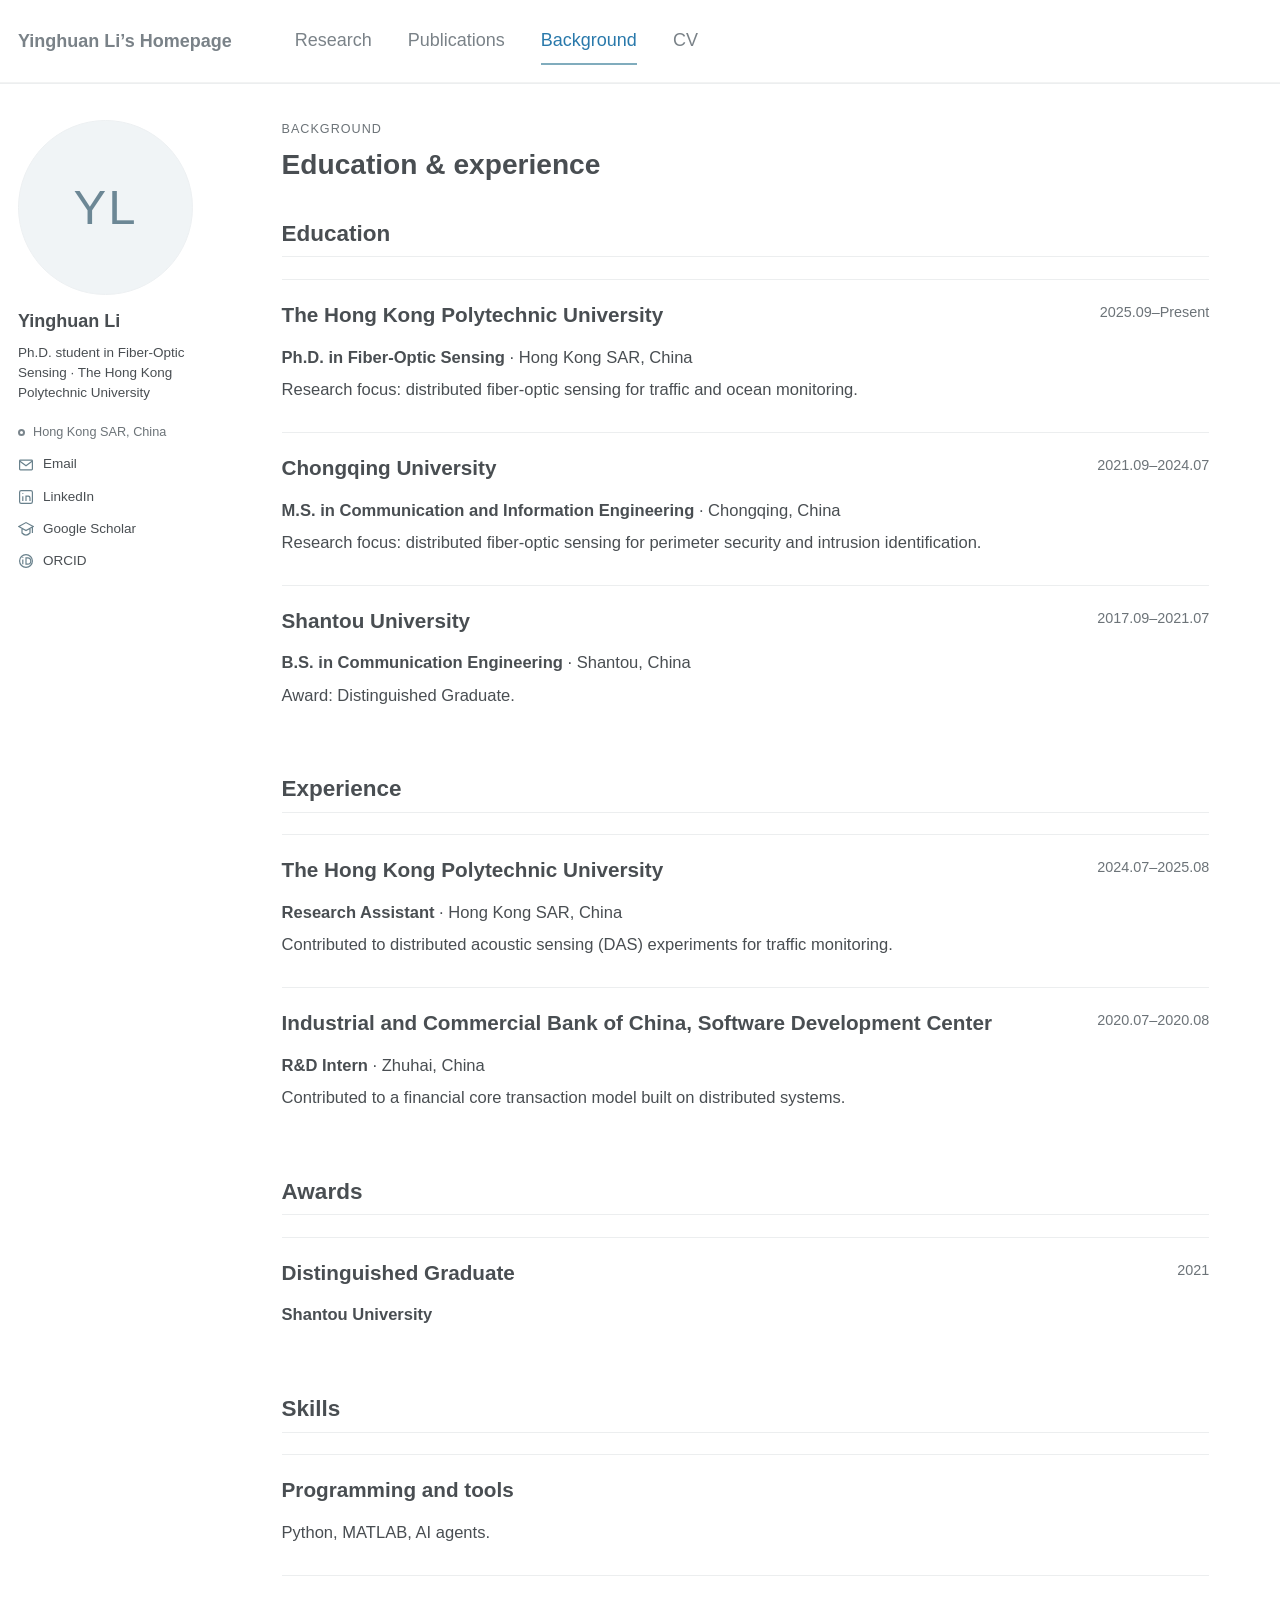
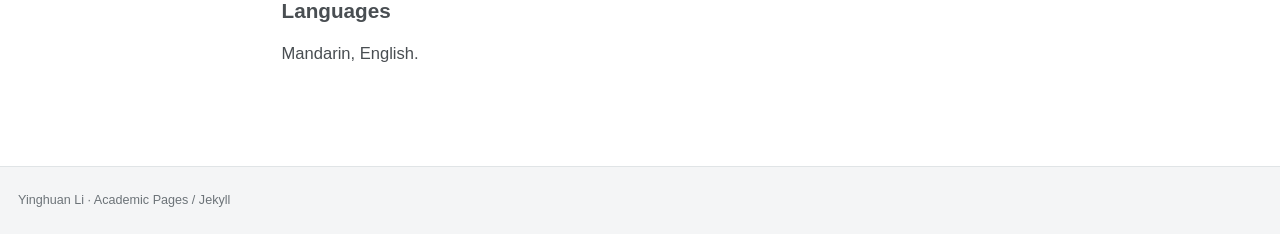
==== commit b263ab41: "Publish reviewed portfolio snapshot" ====
--- a/background/index.html
+++ b/background/index.html
@@ -7,14 +7,18 @@
   <title>Background · Yinghuan Li</title>
   <meta name="description" content="I study distributed fiber-optic sensing for traffic and ocean monitoring at The Hong Kong Polytechnic University. My earlier work focused on perimeter security and intrusion identification.">
   
-  <link rel="stylesheet" href="/assets/css/main.css">
+  <link rel="stylesheet" href="/assets/css/main.css?v=1792936046">
 </head>
 <body>
   <a class="skip" href="#main">Skip to content</a>
-  <header class="masthead"><div class="masthead__inner-wrap">
+  <header class="masthead"><div class="masthead__inner-wrap"><nav class="site-navigation" aria-label="Main navigation">
+    <div class="nav-primary">
     <a class="site-name" href="/">Yinghuan Li’s Homepage</a>
-    <nav aria-label="Main navigation"><a href="/research/">Research</a><a href="/publications/">Publications</a><a href="/background/" aria-current="page">Background</a><a href="/cv/">CV</a></nav>
-  </div></header>
+    <ul class="nav-visible"><li><a href="/research/">Research</a></li><li><a href="/publications/">Publications</a></li><li><a href="/background/" aria-current="page">Background</a></li><li><a href="/cv/">CV</a></li></ul>
+    </div>
+    <button class="nav-toggle" type="button" aria-label="More navigation" aria-controls="nav-overflow" aria-expanded="false" hidden><span class="nav-toggle-icon" aria-hidden="true"><span></span><span></span><span></span></span></button>
+    <ul class="nav-overflow" id="nav-overflow" hidden></ul>
+  </nav></div></header>
   <div class="portfolio-shell">
     
 <aside class="author-card" aria-label="Author profile">
@@ -22,8 +26,10 @@
   <div class="author-copy">
   <h2>Yinghuan Li</h2>
   <p class="author-role">Ph.D. student in Fiber-Optic Sensing · The Hong Kong Polytechnic University</p>
-  <p class="location">Hong Kong SAR, China</p>
-  <ul class="author-links"><li><a href="mailto:ying-huan.li@connect.polyu.hk"><svg class="contact-icon" viewBox="0 0 20 20" fill="none" stroke="currentColor" stroke-width="1.5" aria-hidden="true" focusable="false"><rect x="2" y="4" width="16" height="12" rx="1"/><path d="m2 5 8 6 8-6"/></svg>Email</a></li><li><a href="https://www.linkedin.com/in/yinghuan-li-a38567391/?locale=en"><svg class="contact-icon" viewBox="0 0 20 20" fill="none" stroke="currentColor" stroke-width="1.5" aria-hidden="true" focusable="false"><rect x="2" y="2" width="16" height="16" rx="2"/><path d="M6 9v6M6 5v1M10 15V9h3c2 0 2 2 2 3v3"/></svg>LinkedIn</a></li><li><a href="https://scholar.google.com/citations?user=n-cyWgwAAAAJ&amp;hl=en"><svg class="contact-icon" viewBox="0 0 20 20" fill="none" stroke="currentColor" stroke-width="1.5" aria-hidden="true" focusable="false"><path d="m1 7 9-5 9 5-9 5-9-5Zm4 3v5q5 5 10 0v-5M18 8v7"/></svg>Google Scholar</a></li><li><a href="https://orcid.org/0000-0002-9849-8032"><svg class="contact-icon" viewBox="0 0 20 20" fill="none" stroke="currentColor" stroke-width="1.5" aria-hidden="true" focusable="false"><circle cx="10" cy="10" r="8"/><path d="M6 8v6M6 5v1M10 6h2a4 4 0 0 1 0 8h-2V6Z"/></svg>ORCID</a></li></ul>
+  </div>
+  <div class="author-links-wrapper">
+  <button class="follow-toggle" type="button" aria-controls="author-contact-links" aria-expanded="false">Follow</button>
+  <ul class="author-links" id="author-contact-links"><li class="author-location"><span class="location">Hong Kong SAR, China</span></li><li><a href="mailto:ying-huan.li@connect.polyu.hk"><svg class="contact-icon" viewBox="0 0 20 20" fill="none" stroke="currentColor" stroke-width="1.5" aria-hidden="true" focusable="false"><rect x="2" y="4" width="16" height="12" rx="1"/><path d="m2 5 8 6 8-6"/></svg>Email</a></li><li><a href="https://www.linkedin.com/in/yinghuan-li-a38567391/?locale=en"><svg class="contact-icon" viewBox="0 0 20 20" fill="none" stroke="currentColor" stroke-width="1.5" aria-hidden="true" focusable="false"><rect x="2" y="2" width="16" height="16" rx="2"/><path d="M6 9v6M6 5v1M10 15V9h3c2 0 2 2 2 3v3"/></svg>LinkedIn</a></li><li><a href="https://scholar.google.com/citations?user=n-cyWgwAAAAJ&amp;hl=en"><svg class="contact-icon" viewBox="0 0 20 20" fill="none" stroke="currentColor" stroke-width="1.5" aria-hidden="true" focusable="false"><path d="m1 7 9-5 9 5-9 5-9-5Zm4 3v5q5 5 10 0v-5M18 8v7"/></svg>Google Scholar</a></li><li><a href="https://orcid.org/0000-0002-9849-8032"><svg class="contact-icon" viewBox="0 0 20 20" fill="none" stroke="currentColor" stroke-width="1.5" aria-hidden="true" focusable="false"><circle cx="10" cy="10" r="8"/><path d="M6 8v6M6 5v1M10 6h2a4 4 0 0 1 0 8h-2V6Z"/></svg>ORCID</a></li></ul>
   </div>
 </aside>
 
@@ -32,5 +38,6 @@
 </main>
   </div>
   <footer class="portfolio-footer">Yinghuan Li · Academic Pages / Jekyll</footer>
+  <script defer src="/assets/navigation.js?v=1792936046"></script>
 </body>
 </html>
--- a/assets/css/main.css
+++ b/assets/css/main.css
@@ -1 +1 @@
-﻿:root{--global-base-color: #2f7f93;--global-bg-color: #fff;--global-footer-bg-color: #f2f3f3;--global-border-color: rgb(94.7843137255%, 95.0980392157%, 95.3333333333%);--global-dark-border-color: #bdc1c4;--global-code-background-color: #fafafa;--global-code-text-color: rgb(19.137254902%, 20.3921568627%, 21.3333333333%);--global-fig-caption-color: mix(#fff, rgb(28.7058823529%, 30.5882352941%, 32%), 25%);--global-link-color: #52adc8;--global-link-color-hover: mix(#000, #2f7f93, 25%);--global-link-color-visited: mix(#fff, #2f7f93, 25%);--global-masthead-link-color: rgb(28.7058823529%, 30.5882352941%, 32%);--global-masthead-link-color-hover: mix(#000, #7a8288, 25%);--global-text-color: rgb(28.7058823529%, 30.5882352941%, 32%);--global-text-color-light: rgb(73.9215686275%, 75.4901960784%, 76.6666666667%);--global-thead-color: rgb(94.7843137255%, 95.0980392157%, 95.3333333333%)}html[data-theme=dark]{--global-base-color: #0ea1c5;--global-bg-color: #474747;--global-footer-bg-color: #474747;--global-border-color: rgb(73.9215686275%, 75.4901960784%, 76.6666666667%);--global-dark-border-color: rgb(85.568627451%, 85.568627451%, 85.568627451%);--global-code-background-color: #fafafa;--global-code-text-color: rgb(19.137254902%, 20.3921568627%, 21.3333333333%);--global-fig-caption-color: rgb(73.9215686275%, 75.4901960784%, 76.6666666667%);--global-link-color: #0ea1c5;--global-link-color-hover: rgb(4.1176470588%, 47.3529411765%, 57.9411764706%);--global-link-color-visited: rgb(29.1176470588%, 72.3529411765%, 82.9411764706%);--global-masthead-link-color: #ffffff;--global-masthead-link-color-hover: #0ea1c5;--global-text-color: #ffffff;--global-text-color-light: #f3f3f3;--global-thead-color: rgb(92.7843137255%, 92.7843137255%, 92.7843137255%)}a:focus{outline:thin dotted #f89406;outline:5px auto #f89406;outline-offset:-2px}*,*:before,*:after{-moz-box-sizing:border-box;-webkit-box-sizing:border-box;box-sizing:border-box}html{box-sizing:border-box;background-color:var(--global-bg-color);font-size:16px}@media(min-width: 48em){html{font-size:18px}}html{-webkit-text-size-adjust:100%;-ms-text-size-adjust:100%}body{margin:0}::-moz-selection{color:#fff;background:#000}::selection{color:#fff;background:#000}article,aside,details,figcaption,figure,footer,header,hgroup,main,nav,section{display:block}audio,canvas,video{display:inline-block;*display:inline;*zoom:1}audio:not([controls]){display:none}a{color:var(--global-link-color)}a:hover,a:active{outline:0}sub,sup{position:relative;font-size:75%;line-height:0;vertical-align:baseline}sup{top:-0.5em}sub{bottom:-0.25em}img{max-width:100%;width:auto\9 ;height:auto;vertical-align:middle;border:0;-ms-interpolation-mode:bicubic}#map_canvas img,.google-maps img{max-width:none}button,input,select,textarea{margin:0;font-size:100%;vertical-align:middle}button,input{*overflow:visible;line-height:normal}button::-moz-focus-inner,input::-moz-focus-inner{padding:0;border:0}button,html input[type=button],input[type=reset],input[type=submit]{-webkit-appearance:button;cursor:pointer}label,select,button,input[type=button],input[type=reset],input[type=submit],input[type=radio],input[type=checkbox]{cursor:pointer}input[type=search]{box-sizing:content-box;-webkit-appearance:textfield}input[type=search]::-webkit-search-decoration,input[type=search]::-webkit-search-cancel-button{-webkit-appearance:none}textarea{overflow:auto;vertical-align:top}html{position:relative;min-height:100%;scroll-behavior:smooth}body{color:var(--global-text-color);background-color:var(--global-bg-color);margin:0;padding:70px 0 0;padding-bottom:9em;font-family:-apple-system,".SFNSText-Regular","San Francisco","Roboto","Segoe UI","Helvetica Neue","Lucida Grande",Arial,sans-serif;line-height:1.5}body.overflow--hidden{overflow:hidden}h1,h2,h3,h4,h5,h6{margin:2em 0 .5em;line-height:1.2;font-family:-apple-system,".SFNSText-Regular","San Francisco","Roboto","Segoe UI","Helvetica Neue","Lucida Grande",Arial,sans-serif;font-weight:bold}h1{margin-top:0;font-size:1.563em}h2{font-size:1.25em}h3{font-size:1em}h4{font-size:.75em}h5{font-size:.75em}h6{font-size:.75em}small,.small{font-size:.75em}p{margin-bottom:1.3em}u,ins{text-decoration:none;border-bottom:1px solid var(--global-text-color)}u a,ins a{color:inherit}del a{color:inherit}p,pre,blockquote,ul,ol,dl,figure,table,fieldset{orphans:3;widows:3}abbr[title],abbr[data-original-title]{text-decoration:none;cursor:help;border-bottom:1px dotted var(--global-text-color)}blockquote{margin:2em 1em 2em 0;padding-left:1em;padding-right:1em;font-style:italic;border-left:.25em solid var(--global-border-color)}blockquote cite{font-style:italic}blockquote cite:before{content:"—";padding-right:5px}a:hover,a:active{outline:0}tt,code,kbd,samp,pre{font-family:Monaco,Consolas,"Lucida Console",monospace}pre{overflow-x:auto}a>code,figcaption>code,li>code,p>code,td>code{color:var(--global-code-text-color);padding-top:.1rem;padding-bottom:.1rem;font-size:.75em;background:var(--global-code-background-color);border:1px solid var(--global-thead-color);border-radius:4px;box-shadow:0 1px 1px rgba(0,0,0,.125)}a>code:before,a>code:after,figcaption>code:before,figcaption>code:after,li>code:before,li>code:after,p>code:before,p>code:after,td>code:before,td>code:after{letter-spacing:-0.2em;content:" "}a>code{color:inherit}pre>code{color:var(--global-code-text-color)}hr{display:block;margin:1em 0;border:0;border-top:1px solid var(--global-border-color)}ul li,ol li{margin-bottom:.5em}li ul,li ol{margin-top:.5em}figure{display:-webkit-box;display:flex;-webkit-box-pack:justify;justify-content:space-between;-webkit-box-align:start;align-items:flex-start;flex-wrap:wrap;margin:2em 0}figure img,figure iframe,figure .fluid-width-video-wrapper{margin-bottom:1em}figure img{width:100%;border-radius:4px;-webkit-transition:all .2s ease-in-out;transition:all .2s ease-in-out}figure>a{display:block}@media(min-width: 37.5em){figure.half>a,figure.half>img{width:calc(50% - .5em)}}figure.half figcaption{width:100%}@media(min-width: 37.5em){figure.third>a,figure.third>img{width:calc(33.3333% - .5em)}}figure.third figcaption{width:100%}figcaption{margin-bottom:.5em;color:var(--global-fig-caption-color);font-family:Georgia,Times,serif;font-size:.75em}figcaption a{color:inherit;text-decoration:none;border-bottom:1px solid var(--global-border-color);-webkit-transition:all .2s ease-in-out;transition:all .2s ease-in-out}figcaption a:hover{color:#000;border-bottom-color:#000}svg:not(:root){overflow:hidden}nav ul{margin:0;padding:0}nav li{list-style:none}nav a{text-decoration:none}nav ul li,nav ol li{margin-bottom:0}nav li ul,nav li ol{margin-top:0}@-webkit-keyframes intro{0%{opacity:0}100%{opacity:1}}@keyframes intro{0%{opacity:0}100%{opacity:1}}b,i,strong,em,blockquote,p,q,span,figure,img,h1,h2,header,input,a,tr,td,form button,input[type=submit],.btn,#goog-wm-sb,.highlight,.archive__item-teaser{-webkit-transition:all .2s ease-in-out;transition:all .2s ease-in-out}@media print{.masthead,.toc,.page__share,.page__related,.ads,.page__footer{display:none}}.hidden{display:none;visibility:hidden}.load{display:none}.transparent{opacity:0}.visually-hidden,.screen-reader-text,.screen-reader-text span,.screen-reader-shortcut{position:absolute !important;clip:rect(1px, 1px, 1px, 1px);height:1px !important;width:1px !important;border:0 !important;overflow:hidden}body:hover .visually-hidden a,body:hover .visually-hidden input,body:hover .visually-hidden button{display:none !important}.screen-reader-text:focus,.screen-reader-shortcut:focus{clip:auto !important;height:auto !important;width:auto !important;display:block;font-size:1em;font-weight:bold;padding:15px 23px 14px;background:var(--global-text-color);z-index:100000;text-decoration:none;box-shadow:0 0 2px 2px rgba(0,0,0,.6)}.skip-link{position:fixed;z-index:20;margin:0;font-family:-apple-system,".SFNSText-Regular","San Francisco","Roboto","Segoe UI","Helvetica Neue","Lucida Grande",Arial,sans-serif;white-space:nowrap}.skip-link li{height:0;width:0;list-style:none}.text-left{text-align:left}.text-center{text-align:center}.text-right{text-align:right}.text-justify{text-align:justify}.text-nowrap{white-space:nowrap}.cf{clear:both}.wrapper:after{content:" ";display:block;clear:both}.wrapper{max-width:925px;margin-left:auto;margin-right:auto}.wordwrap{white-space:pre-wrap;white-space:-moz-pre-wrap;white-space:-pre-wrap;white-space:-o-pre-wrap;word-wrap:break-word}.align-left{display:block;margin-left:auto;margin-right:auto}@media(min-width: 37.5em){.align-left{float:left;margin-right:1em}}.align-right{display:block;margin-left:auto;margin-right:auto}@media(min-width: 37.5em){.align-right{float:right;margin-left:1em}}.align-center{display:block;margin-left:auto;margin-right:auto}@media(min-width: 57.8125em){.full{margin-right:-19.4915254237% !important}}.icon{display:inline-block;fill:currentColor;width:1em;height:1.1em;line-height:1;position:relative;top:-0.1em;vertical-align:middle}.icon-pad-right{padding-right:.5em;margin-right:.5em}.social-icons .fa{color:#000}.social-icons .fa-bluesky,.social-icons .fa-bluesky-square{color:#1184fe}.social-icons .fa-behance,.social-icons .fa-behance-square{color:#1769ff}.social-icons .fa-dribbble{color:#ea4c89}.social-icons .fa-facebook,.social-icons .fa-facebook-square{color:#3b5998}.social-icons .fa-flickr{color:#ff0084}.social-icons .fa-foursquare{color:#0072b1}.social-icons .fa-google-plus,.social-icons .fa-google-plus-square{color:#dd4b39}.social-icons .fa-instagram{color:#517fa4}.social-icons .fa-kaggle,.social-icons .fa-kaggle-square{color:#20c0ff}.social-icons .fa-lastfm,.social-icons .fa-lastfm-square{color:#d51007}.social-icons .fa-linkedin,.social-icons .fa-linkedin-square{color:#007bb6}.social-icons .fa-mastodon,.social-icons .fa-mastodon-square{color:#6364ff}.social-icons .ai-orcid,.social-icons .ai-orcid-square{color:#a6ce39}.social-icons .fa-pinterest,.social-icons .fa-pinterest-p,.social-icons .fa-pinterest-square{color:#cb2027}.social-icons .fa-rss,.social-icons .fa-rss-square{color:#fa9b39}.social-icons .fa-soundcloud{color:#f30}.social-icons .fa-stack-exchange,.social-icons .fa-stack-overflow{color:#fe7a15}.social-icons .fa-tumblr,.social-icons .fa-tumblr-square{color:#32506d}.social-icons .fa-twitter,.social-icons .fa-twitter-square{color:#55acee}.social-icons .fa-vimeo,.social-icons .fa-vimeo-square{color:#1ab7ea}.social-icons .fa-vine{color:#00bf8f}.social-icons .fa-youtube,.social-icons .fa-youtube-square,.social-icons .fa-youtube-play{color:#b00}.social-icons .fa-xing,.social-icons .fa-xing-square{color:#006567}.navicon{position:relative;display:inline-block;vertical-align:middle;width:28px;height:4px;background:var(--global-masthead-link-color);margin:auto;-webkit-transition:.3s;transition:.3s}.navicon:before,.navicon:after{content:"";position:absolute;left:0;width:28px;height:4px;background:var(--global-masthead-link-color);-webkit-transition:.3s;transition:.3s}.navicon:before{top:-8px}.navicon:after{bottom:-8px}.close .navicon{background:rgba(0,0,0,0)}.close .navicon:before,.close .navicon:after{-webkit-transform-origin:50% 50%;-ms-transform-origin:50% 50%;transform-origin:50% 50%;top:0;width:28px}.close .navicon:before{-webkit-transform:rotate3d(0, 0, 1, 45deg);transform:rotate3d(0, 0, 1, 45deg)}.close .navicon:after{-webkit-transform:rotate3d(0, 0, 1, -45deg);transform:rotate3d(0, 0, 1, -45deg)}@media(min-width: 57.8125em){.sticky{clear:both}.sticky::after{clear:both;content:"";display:table}.sticky{position:-webkit-sticky;position:sticky;top:2em}.sticky>*{display:block}}.well{min-height:20px;padding:19px;margin-bottom:20px;background-color:#f5f5f5;border:1px solid #e3e3e3;border-radius:4px;box-shadow:inset 0 1px 1px rgba(0,0,0,.05)}.show-modal{overflow:hidden;position:relative}.show-modal:before{position:absolute;content:"";top:0;left:0;width:100%;height:100%;z-index:999;background-color:rgba(255,255,255,.85)}.show-modal .modal{display:block}.modal{display:none;position:fixed;width:300px;top:50%;left:50%;margin-left:-150px;margin-top:-150px;min-height:0;z-index:9999;background:var(--global-text-color);border:1px solid var(--global-border-color);border-radius:4px;box-shadow:0 1px 1px rgba(0,0,0,.125)}.modal__title{margin:0;padding:.5em 1em}.modal__supporting-text{padding:0 1em .5em 1em}.modal__actions{padding:.5em 1em;border-top:1px solid var(--global-border-color)}.footnote{color:var(--global-text-color-light);text-decoration:none}.footnotes{color:var(--global-text-color-light)}.footnotes ol,.footnotes li,.footnotes p{margin-bottom:0;font-size:.75em}a.reversefootnote{color:var(--global-text-color-light);text-decoration:none}a.reversefootnote:hover{text-decoration:underline}.required{color:#ee5f5b;font-weight:bold}table{margin-bottom:1em;width:100%;font-family:-apple-system,".SFNSText-Regular","San Francisco","Roboto","Segoe UI","Helvetica Neue","Lucida Grande",Arial,sans-serif;font-size:.75em;border-collapse:collapse;border:1px solid var(--global-border-color)}table+table{margin-top:1em}thead{background-color:var(--global-border-color);border-bottom:1px solid var(--global-border-color)}th{padding:.5em;font-weight:bold;text-align:left;border-right:1px solid var(--global-border-color)}td{padding:.5em;border-bottom:1px solid var(--global-border-color);border-right:1px solid var(--global-border-color)}tr,td,th{vertical-align:middle}.btn,#goog-wm-sb{display:inline-block;margin-bottom:.25em;padding:.5em 1em;color:#fff !important;font-family:-apple-system,".SFNSText-Regular","San Francisco","Roboto","Segoe UI","Helvetica Neue","Lucida Grande",Arial,sans-serif;font-size:.75em;font-weight:bold;text-align:center;text-decoration:none;background-color:var(--global-base-color);border:0 !important;border-radius:4px;cursor:pointer}.btn:hover,#goog-wm-sb:hover{background-color:#333}.btn .icon,#goog-wm-sb .icon{margin-right:.5em}.btn .icon+.hidden,#goog-wm-sb .icon+.hidden{margin-left:-0.5em}.btn--block{display:block;width:100%}.btn--block+.btn--block{margin-top:.25em}.btn--inverse{color:var(--global-text-color-light) !important;border:1px solid var(--global-border-color) !important;background-color:var(--global-bg-color)}.btn--inverse:hover{color:#fff !important;border-color:var(--global-text-color-light)}.btn--light-outline{border:1px solid #fff !important;background-color:rgba(0,0,0,0)}.btn--info{background-color:#2f7f93}.btn--info:hover{background-color:hsl(192,51.5463917526%,30.431372549%)}.btn--warning{background-color:#f89406}.btn--warning:hover{background-color:rgb(77.8039215686%,46.431372549%,1.8823529412%)}.btn--success{background-color:#62c462}.btn--success:hover{background-color:hsl(120,33.3333333333%,46.1176470588%)}.btn--danger{background-color:#ee5f5b}.btn--danger:hover{background-color:rgb(74.6666666667%,29.8039215686%,28.5490196078%)}.btn--disabled{pointer-events:none;cursor:not-allowed;filter:alpha(opacity=65);box-shadow:none;opacity:.65}.btn--bluesky{background-color:#1184fe}.btn--bluesky:hover{background-color:rgb(5.3333333333%,41.4117647059%,79.6862745098%)}.btn--facebook{background-color:#3b5998}.btn--facebook:hover{background-color:rgb(18.5098039216%,27.9215686275%,47.6862745098%)}.btn--google-plus{background-color:#dd4b39}.btn--google-plus:hover{background-color:rgb(69.3333333333%,23.5294117647%,17.8823529412%)}.btn--linkedin{background-color:#007bb6}.btn--linkedin:hover{background-color:rgb(0%,38.5882352941%,57.0980392157%)}.btn--mastodon{background-color:#6364ff}.btn--mastodon:hover{background-color:rgb(31.0588235294%,31.3725490196%,80%)}.btn--twitter{background-color:#55acee}.btn--twitter:hover{background-color:rgb(26.6666666667%,53.9607843137%,74.6666666667%)}.btn--x-large{font-size:1.25em}.btn--large{font-size:1em}.btn--small{font-size:.6875em}.notice{margin:2em 0 !important;padding:1em;font-family:-apple-system,".SFNSText-Regular","San Francisco","Roboto","Segoe UI","Helvetica Neue","Lucida Grande",Arial,sans-serif;font-size:.75em !important;text-indent:initial;background-color:rgb(94.7843137255%,95.0980392157%,95.3333333333%);border-radius:4px;box-shadow:0 1px 1px rgba(122,130,136,.25);color:var(--global-code-text-color)}.notice h4{margin-top:0 !important;margin-bottom:.75em}.page__content .notice h4{margin-bottom:0;font-size:1em}.notice p:last-child{margin-bottom:0 !important}.notice h4+p{margin-top:0;padding-top:0}.notice a{color:#7a8288}.notice a:hover{color:rgb(28.7058823529%,30.5882352941%,32%)}.notice code{background-color:rgb(97.3921568627%,97.5490196078%,97.6666666667%)}.notice ul:last-child{margin-bottom:0}.notice--primary{margin:2em 0 !important;padding:1em;font-family:-apple-system,".SFNSText-Regular","San Francisco","Roboto","Segoe UI","Helvetica Neue","Lucida Grande",Arial,sans-serif;font-size:.75em !important;text-indent:initial;background-color:rgb(94.7843137255%,95.0980392157%,95.3333333333%);border-radius:4px;box-shadow:0 1px 1px rgba(122,130,136,.25);color:var(--global-code-text-color)}.notice--primary h4{margin-top:0 !important;margin-bottom:.75em}.page__content .notice--primary h4{margin-bottom:0;font-size:1em}.notice--primary p:last-child{margin-bottom:0 !important}.notice--primary h4+p{margin-top:0;padding-top:0}.notice--primary a{color:#7a8288}.notice--primary a:hover{color:rgb(28.7058823529%,30.5882352941%,32%)}.notice--primary code{background-color:rgb(97.3921568627%,97.5490196078%,97.6666666667%)}.notice--primary ul:last-child{margin-bottom:0}.notice--info{margin:2em 0 !important;padding:1em;font-family:-apple-system,".SFNSText-Regular","San Francisco","Roboto","Segoe UI","Helvetica Neue","Lucida Grande",Arial,sans-serif;font-size:.75em !important;text-indent:initial;background-color:hsl(192,31.6455696203%,93.8039215686%);border-radius:4px;box-shadow:0 1px 1px rgba(47,127,147,.25);color:var(--global-code-text-color)}.notice--info h4{margin-top:0 !important;margin-bottom:.75em}.page__content .notice--info h4{margin-bottom:0;font-size:1em}.notice--info p:last-child{margin-bottom:0 !important}.notice--info h4+p{margin-top:0;padding-top:0}.notice--info a{color:#2f7f93}.notice--info a:hover{color:hsl(192,51.5463917526%,22.8235294118%)}.notice--info code{background-color:hsl(192,31.6455696203%,96.9019607843%)}.notice--info ul:last-child{margin-bottom:0}.notice--warning{margin:2em 0 !important;padding:1em;font-family:-apple-system,".SFNSText-Regular","San Francisco","Roboto","Segoe UI","Helvetica Neue","Lucida Grande",Arial,sans-serif;font-size:.75em !important;text-indent:initial;background-color:hsl(35.2066115702,94.53125%,94.9803921569%);border-radius:4px;box-shadow:0 1px 1px rgba(248,148,6,.25);color:var(--global-code-text-color)}.notice--warning h4{margin-top:0 !important;margin-bottom:.75em}.page__content .notice--warning h4{margin-bottom:0;font-size:1em}.notice--warning p:last-child{margin-bottom:0 !important}.notice--warning h4+p{margin-top:0;padding-top:0}.notice--warning a{color:#f89406}.notice--warning a:hover{color:rgb(58.3529411765%,34.8235294118%,1.4117647059%)}.notice--warning code{background-color:hsl(35.2066115702,94.53125%,97.4901960784%)}.notice--warning ul:last-child{margin-bottom:0}.notice--success{margin:2em 0 !important;padding:1em;font-family:-apple-system,".SFNSText-Regular","San Francisco","Roboto","Segoe UI","Helvetica Neue","Lucida Grande",Arial,sans-serif;font-size:.75em !important;text-indent:initial;background-color:hsl(120,45.3703703704%,95.7647058824%);border-radius:4px;box-shadow:0 1px 1px rgba(98,196,98,.25);color:var(--global-code-text-color)}.notice--success h4{margin-top:0 !important;margin-bottom:.75em}.page__content .notice--success h4{margin-bottom:0;font-size:1em}.notice--success p:last-child{margin-bottom:0 !important}.notice--success h4+p{margin-top:0;padding-top:0}.notice--success a{color:#62c462}.notice--success a:hover{color:hsl(120,33.3333333333%,34.5882352941%)}.notice--success code{background-color:hsl(120,45.3703703704%,97.8823529412%)}.notice--success ul:last-child{margin-bottom:0}.notice--danger{margin:2em 0 !important;padding:1em;font-family:-apple-system,".SFNSText-Regular","San Francisco","Roboto","Segoe UI","Helvetica Neue","Lucida Grande",Arial,sans-serif;font-size:.75em !important;text-indent:initial;background-color:rgb(99.3333333333%,93.7254901961%,93.568627451%);border-radius:4px;box-shadow:0 1px 1px rgba(238,95,91,.25);color:var(--global-code-text-color)}.notice--danger h4{margin-top:0 !important;margin-bottom:.75em}.page__content .notice--danger h4{margin-bottom:0;font-size:1em}.notice--danger p:last-child{margin-bottom:0 !important}.notice--danger h4+p{margin-top:0;padding-top:0}.notice--danger a{color:#ee5f5b}.notice--danger a:hover{color:rgb(56%,22.3529411765%,21.4117647059%)}.notice--danger code{background-color:rgb(99.6666666667%,96.862745098%,96.7843137255%)}.notice--danger ul:last-child{margin-bottom:0}.masthead{position:fixed;background:var(--global-bg-color);height:fit-content;top:0;width:100%;-webkit-animation:intro .3s both;animation:intro .3s both;-webkit-animation-delay:.15s;animation-delay:.15s;z-index:20}.masthead::after{content:"";position:absolute;bottom:0;height:1px;background:var(--global-border-color);width:100%}.masthead__inner-wrap:after{content:" ";display:block;clear:both}.masthead__inner-wrap{max-width:925px;margin-left:auto;margin-right:auto;clear:both}.masthead__inner-wrap::after{clear:both;content:"";display:table}.masthead__inner-wrap{padding:.5em 1em;font-family:-apple-system,".SFNSText-Regular","San Francisco","Roboto","Segoe UI","Helvetica Neue","Lucida Grande",Arial,sans-serif}@media(min-width: 80em){.masthead__inner-wrap{max-width:1280px}}.masthead__inner-wrap nav{z-index:10}.masthead__inner-wrap a{text-decoration:none}.masthead__menu ul{margin:0;padding:0;clear:both;list-style-type:none}.masthead__menu-item{background-color:var(--global-bg-color);display:block;list-style-type:none;white-space:nowrap}.masthead__menu-item--lg{padding-right:2em;font-weight:700}.masthead__menu-item.selected a{color:var(--global-text-color);font-weight:700;border-bottom:2px solid var(--global-text-color);pointer-events:none;cursor:default}.masthead__menu-item.selected a:hover{color:var(--global-text-color);border-bottom:2px solid var(--global-text-color)}.breadcrumbs:after{content:" ";display:block;clear:both}.breadcrumbs{max-width:925px;margin-left:auto;margin-right:auto;clear:both}.breadcrumbs::after{clear:both;content:"";display:table}.breadcrumbs{margin-top:0;margin-bottom:0;padding-left:2em;padding-right:2em;font-family:-apple-system,".SFNSText-Regular","San Francisco","Roboto","Segoe UI","Helvetica Neue","Lucida Grande",Arial,sans-serif;-webkit-animation:intro .3s both;animation:intro .3s both;-webkit-animation-delay:.3s;animation-delay:.3s}@media(min-width: 57.8125em){.breadcrumbs{padding-left:1em;padding-right:1em}}@media(min-width: 80em){.breadcrumbs{max-width:1280px}}.breadcrumbs ol{padding:0;list-style:none;font-size:.75em}@media(min-width: 57.8125em){.breadcrumbs ol{width:83.0508474576%;float:right;margin-right:0}}@media(min-width: 80em){.breadcrumbs ol{padding-left:4.2372881356%}}.breadcrumbs li{display:inline}.breadcrumbs .current{font-weight:bold}.pagination{clear:both;width:100%;float:left;margin-left:0;margin-right:0;clear:both}.pagination::after{clear:both;content:"";display:table}.pagination{margin-top:1em;padding-top:1em}.pagination ul{margin:0;padding:0;list-style-type:none;font-family:-apple-system,".SFNSText-Regular","San Francisco","Roboto","Segoe UI","Helvetica Neue","Lucida Grande",Arial,sans-serif}.pagination li{display:block;float:left;margin-left:-1px}.pagination li a{margin-bottom:.25em;padding:.5em 1em;font-family:-apple-system,".SFNSText-Regular","San Francisco","Roboto","Segoe UI","Helvetica Neue","Lucida Grande",Arial,sans-serif;font-size:14px;font-weight:bold;line-height:1.5;text-align:center;text-decoration:none;color:var(--global-text-color-light);border:1px solid var(--global-border-color);border-radius:0}.pagination li a:hover{color:var(--global-link-color-hover)}.pagination li a.current{color:#fff;background:var(--global-base-color)}.pagination li a.disabled{color:var(--global-text-color-light);pointer-events:none;cursor:not-allowed}.pagination li:first-child{margin-left:0}.pagination li:first-child a{border-top-left-radius:4px;border-bottom-left-radius:4px}.pagination li:last-child a{border-top-right-radius:4px;border-bottom-right-radius:4px}.pagination--pager{display:block;padding:1em 2em;float:left;width:50%;font-family:-apple-system,".SFNSText-Regular","San Francisco","Roboto","Segoe UI","Helvetica Neue","Lucida Grande",Arial,sans-serif;font-size:1em;font-weight:bold;text-align:center;text-decoration:none;color:var(--global-text-color-light);border:1px solid var(--global-border-color);border-radius:4px}.pagination--pager:hover{color:var(--global-link-color-hover)}.pagination--pager:first-child{border-top-right-radius:0;border-bottom-right-radius:0}.pagination--pager:last-child{margin-left:-1px;border-top-left-radius:0;border-bottom-left-radius:0}.pagination--pager.disabled{color:var(--global-text-color-light);pointer-events:none;cursor:not-allowed}.page__content+.pagination,.page__meta+.pagination,.comment__date+.pagination,.page__share+.pagination,.page__comments+.pagination{margin-top:2em;padding-top:2em;border-top:1px solid var(--global-border-color)}.greedy-nav{position:relative;min-width:250px;background:var(--global-bg-color)}.greedy-nav a{display:block;margin:0 1rem;padding:.5rem 0;color:var(--global-masthead-link-color);text-decoration:none}.greedy-nav a:hover{color:var(--global-masthead-link-color-hover)}.greedy-nav button{position:absolute;height:2.5rem;right:0;padding:0 .5rem;border:0;outline:none;background-color:var(--global-bg-color);color:var(--global-text-color);cursor:pointer;z-index:100}.greedy-nav .visible-links{display:table}.greedy-nav .visible-links li{display:table-cell;vertical-align:middle}.greedy-nav .visible-links li:first-child{font-weight:bold;text-wrap:wrap}.greedy-nav .visible-links li:first-child a{margin-left:0}.greedy-nav .visible-links li:last-child a{margin-right:0}.greedy-nav .visible-links #theme-toggle a{width:25px;display:flex;justify-content:center;cursor:pointer}.greedy-nav .visible-links a{position:relative}.greedy-nav .visible-links a:before{content:"";position:absolute;left:0;bottom:0;height:4px;background:var(--global-border-color);width:100%;-webkit-transition:all .2s ease-in-out;transition:all .2s ease-in-out;-webkit-transform:scaleX(0);-ms-transform:scaleX(0);transform:scaleX(0)}.greedy-nav .visible-links a:hover:before{-webkit-transform:scaleX(1);-ms-transform:scaleX(1);transform:scaleX(1)}.greedy-nav .hidden-links{position:absolute;top:100%;right:0;margin-top:15px;padding:5px;border:1px solid var(--global-border-color);border-radius:4px;background:var(--global-bg-color);box-shadow:0 0 10px rgba(0,0,0,.25)}.greedy-nav .hidden-links a{margin:0;padding:10px 20px;font-size:1em}.greedy-nav .hidden-links a:hover{color:var(--global-masthead-link-color-hover);background:var(--global-border-color)}.greedy-nav .hidden-links:before{content:"";position:absolute;top:-11px;right:10px;width:0;border-style:solid;border-width:0 10px 10px;border-color:var(--global-border-color) rgba(0,0,0,0);display:block;z-index:0}.greedy-nav .hidden-links:after{content:"";position:absolute;top:-10px;right:10px;width:0;border-style:solid;border-width:0 10px 10px;border-color:var(--global-bg-color) rgba(0,0,0,0);display:block;z-index:1}.greedy-nav .hidden-links li{display:block;border-bottom:1px solid var(--global-border-color)}.greedy-nav .hidden-links li:last-child{border-bottom:none}.nav__list{font-size:1.25rem}.nav__list ul{margin-bottom:1em}.nav__list a{display:block;padding:.125em 0;color:inherit}.nav__list a:hover{text-decoration:underline}.nav__list .active{margin-left:-0.5em;padding-left:.5em;padding-right:.5em;color:#fff;font-weight:bold;background:var(--global-base-color);border-radius:4px}.nav__list .active:hover{color:#fff}.nav__title{margin:0;padding:.5rem 1rem;font-family:-apple-system,".SFNSText-Regular","San Francisco","Roboto","Segoe UI","Helvetica Neue","Lucida Grande",Arial,sans-serif;font-size:1em;font-weight:bold}.nav__sub-title{display:block;margin:.5rem 0;padding:.5rem 0;font-family:-apple-system,".SFNSText-Regular","San Francisco","Roboto","Segoe UI","Helvetica Neue","Lucida Grande",Arial,sans-serif;font-size:.75em;font-weight:bold;text-transform:uppercase;border-bottom:1px solid var(--global-border-color)}.toc{font-family:-apple-system,".SFNSText-Regular","San Francisco","Roboto","Segoe UI","Helvetica Neue","Lucida Grande",Arial,sans-serif;color:var(--global-text-color-light);text-transform:uppercase;letter-spacing:1px;background-color:#fff;border:1px solid var(--global-border-color);border-radius:4px;box-shadow:0 1px 1px rgba(0,0,0,.125)}.toc .nav__title{color:#fff;font-size:.75em;background:var(--global-base-color);border-top-left-radius:4px;border-top-right-radius:4px}.toc__menu{margin:0;padding:0;width:100%;list-style:none;font-size:.8rem}.toc__menu a{display:block;padding:.5rem 1rem;color:var(--global-code-text-color);font-size:.6875em;font-weight:bold;line-height:1.5;border-bottom:1px solid var(--global-border-color);text-decoration-line:none !important}.toc__menu a:hover{color:#000;background:var(--global-link-color-hover)}.toc__menu>li:last-child a{border-bottom:none}.toc__menu li ul>li a{padding-left:2rem;font-weight:normal}.toc__menu li>ul li{display:none}@media(min-width: 48em){.toc__menu li>ul li{display:block}}.page__footer{clear:both}.page__footer::after{clear:both;content:"";display:table}.page__footer{background-color:var(--global-footer-bg-color);color:var(--global-text-color-light);float:left;margin-left:0;margin-right:0;margin-top:3em;width:100%;clear:both;height:auto;position:fixed;bottom:0;-webkit-animation:intro .3s both;animation:intro .3s both;-webkit-animation-delay:.45s;animation-delay:.45s;border-top:1px solid var(--global-dark-border-color)}.page__footer footer{clear:both}.page__footer footer::after{clear:both;content:"";display:table}.page__footer footer{margin-left:auto;margin-right:auto;margin-top:1em;max-width:100%;padding:0 1em 1em}@media(min-width: 80em){.page__footer footer{max-width:1280px}}.page__footer a{color:inherit;text-decoration:none}.page__footer a:hover{text-decoration:underline}.page__footer .fas,.page__footer .fab,.page__footer .far,.page__footer .fal{color:var(--global-text-color-light)}@media screen and (max-width: 768px){.page__footer{position:relative;bottom:auto}}.page__footer-copyright{font-family:-apple-system,".SFNSText-Regular","San Francisco","Roboto","Segoe UI","Helvetica Neue","Lucida Grande",Arial,sans-serif;font-size:.6875em}.page__footer-follow ul{margin:0;padding:0;list-style-type:none}.page__footer-follow li{display:inline-block;padding-top:5px;padding-bottom:5px;font-family:-apple-system,".SFNSText-Regular","San Francisco","Roboto","Segoe UI","Helvetica Neue","Lucida Grande",Arial,sans-serif;font-size:.75em;text-transform:uppercase}.page__footer-follow li+li:before{content:"";padding-right:5px}.page__footer-follow a{padding-right:10px;font-weight:bold}.page__footer-follow .social-icons a{white-space:nowrap}div.highlighter-rouge,figure.highlight{position:relative;margin-bottom:1em;padding:1em;border:1px solid var(--global-border-color);border-radius:4px;background-color:var(--global-code-background-color);box-shadow:0 1px 1px rgba(0,0,0,.125);font-size:1.25em}div.highlighter-rouge:before,figure.highlight:before{position:absolute;top:0;right:0;padding:.5em;background-color:rgb(94.7843137255%,95.0980392157%,95.3333333333%);content:"";font-family:"Font Awesome 6 Free" !important;font-size:.75em;line-height:1;text-transform:none;speak:none}div.highlighter-rouge .highlight,figure.highlight .highlight{margin:0;font-family:Monaco,Consolas,"Lucida Console",monospace;font-size:.75em;line-height:1.8}.highlight table td{padding:5px}.highlight table pre{margin:0}.highlight .c{color:#93a1a1}.highlight .err{color:#586e75}.highlight .g{color:#586e75}.highlight .k{color:#859900}.highlight .l{color:#586e75}.highlight .n{color:#586e75}.highlight .o{color:#859900}.highlight .x{color:#cb4b16}.highlight .p{color:#586e75}.highlight .cm{color:#93a1a1}.highlight .cp{color:#859900}.highlight .c1{color:#93a1a1}.highlight .cs{color:#859900}.highlight .gd{color:#2aa198}.highlight .ge{color:#586e75;font-style:italic}.highlight .gr{color:#dc322f}.highlight .gh{color:#cb4b16}.highlight .gi{color:#859900}.highlight .go{color:#586e75}.highlight .gp{color:#586e75}.highlight .gs{color:#586e75;font-weight:bold}.highlight .gu{color:#cb4b16}.highlight .gt{color:#586e75}.highlight .kc{color:#cb4b16}.highlight .kd{color:#22b3eb}.highlight .kn{color:#859900}.highlight .kp{color:#859900}.highlight .kr{color:#22b3eb}.highlight .kt{color:#dc322f}.highlight .ld{color:#586e75}.highlight .m{color:#2aa198}.highlight .s{color:#2aa198}.highlight .na{color:#586e75}.highlight .nb{color:#b58900}.highlight .nc{color:#22b3eb}.highlight .no{color:#cb4b16}.highlight .nd{color:#22b3eb}.highlight .ni{color:#cb4b16}.highlight .ne{color:#cb4b16}.highlight .nf{color:#22b3eb}.highlight .nl{color:#586e75}.highlight .nn{color:#586e75}.highlight .nx{color:#586e75}.highlight .py{color:#586e75}.highlight .nt{color:#22b3eb}.highlight .nv{color:#22b3eb}.highlight .ow{color:#859900}.highlight .w{color:#586e75}.highlight .mf{color:#2aa198}.highlight .mh{color:#2aa198}.highlight .mi{color:#2aa198}.highlight .mo{color:#2aa198}.highlight .sb{color:#93a1a1}.highlight .sc{color:#2aa198}.highlight .sd{color:#586e75}.highlight .s2{color:#2aa198}.highlight .se{color:#cb4b16}.highlight .sh{color:#586e75}.highlight .si{color:#2aa198}.highlight .sx{color:#2aa198}.highlight .sr{color:#dc322f}.highlight .s1{color:#2aa198}.highlight .ss{color:#2aa198}.highlight .bp{color:#22b3eb}.highlight .vc{color:#22b3eb}.highlight .vg{color:#22b3eb}.highlight .vi{color:#22b3eb}.highlight .il{color:#2aa198}form{margin:0 0 5px 0}form fieldset{margin-bottom:5px;padding:0;border-width:0}form legend{display:block;width:100%;margin-bottom:10px;*margin-left:-7px;padding:0;color:var(--global-text-color);border:0;border-bottom:1px solid #ccc;white-space:normal}form p{margin-bottom:5px/2}form ul{list-style-type:none;margin:0 0 5px 0;padding:0}form br{display:none}label,input,button,select,textarea{vertical-align:baseline;*vertical-align:middle}input,button,select,textarea{box-sizing:border-box;font-family:-apple-system,".SFNSText-Regular","San Francisco","Roboto","Segoe UI","Helvetica Neue","Lucida Grande",Arial,sans-serif}label{display:block;margin-bottom:.25em;color:var(--global-text-color);cursor:pointer}label small{font-size:.75em}label input,label textarea,label select{display:block}input,textarea,select{display:inline-block;width:100%;padding:.25em;margin-bottom:.5em;color:var(--global-text-color);background-color:#fff;border:1px solid #ccc;border-radius:4px;box-shadow:0 1px 1px rgba(0,0,0,.125)}input:hover,textarea:hover,select:hover{border-color:var(--global-base-color)}.input-mini{width:60px}.input-small{width:90px}input[type=image],input[type=checkbox],input[type=radio]{width:auto;height:auto;padding:0;margin:3px 0;*margin-top:0;line-height:normal;cursor:pointer;border-radius:0;border:0 \9 }input[type=checkbox],input[type=radio]{box-sizing:border-box;padding:0;*width:13px;*height:13px}input[type=image]{border:0;box-shadow:none}input[type=file]{width:auto;padding:initial;line-height:initial;border:initial;background-color:rgba(0,0,0,0);background-color:initial;box-shadow:none}input[type=button],input[type=reset],input[type=submit]{width:auto;height:auto;cursor:pointer;*overflow:visible}select,input[type=file]{*margin-top:4px}select{width:auto;background-color:#fff}select[multiple],select[size]{height:auto}textarea{resize:vertical;height:auto;overflow:auto;vertical-align:top}input[type=hidden]{display:none}.form{position:relative}.radio,.checkbox{padding-left:18px;font-weight:normal}.radio input[type=radio],.checkbox input[type=checkbox]{float:left;margin-left:-18px}.radio.inline,.checkbox.inline{display:inline-block;padding-top:5px;margin-bottom:0;vertical-align:middle}.radio.inline+.radio.inline,.checkbox.inline+.checkbox.inline{margin-left:10px}input[disabled],select[disabled],textarea[disabled],input[readonly],select[readonly],textarea[readonly]{opacity:.5;cursor:not-allowed}input:focus,textarea:focus{border-color:var(--global-border-color);outline:0;outline:thin dotted \9 }input[type=file]:focus,input[type=radio]:focus,input[type=checkbox]:focus,select:focus{box-shadow:none}.help-block,.help-inline{color:#2f7f93}.help-block{display:block;margin-bottom:1em;line-height:1em}.help-inline{display:inline-block;vertical-align:middle;padding-left:5px}.form-inline input,.form-inline textarea,.form-inline select{display:inline-block;margin-bottom:0}.form-inline label{display:inline-block}.form-inline .radio,.form-inline .checkbox,.form-inline .radio{padding-left:0;margin-bottom:0;vertical-align:middle}.form-inline .radio input[type=radio],.form-inline .checkbox input[type=checkbox]{float:left;margin-left:0;margin-right:3px}.form-search input,.form-search textarea,.form-search select{display:inline-block;margin-bottom:0}.form-search .search-query{padding-left:14px;padding-right:14px;margin-bottom:0;border-radius:14px}.form-search label{display:inline-block}.form-search .radio,.form-search .checkbox,.form-inline .radio{padding-left:0;margin-bottom:0;vertical-align:middle}.form-search .radio input[type=radio],.form-search .checkbox input[type=checkbox]{float:left;margin-left:0;margin-right:3px}.form--loading:before{content:""}.form--loading .form__spinner{display:block}.form:before{position:absolute;top:0;left:0;width:100%;height:100%;background-color:rgba(255,255,255,.7);z-index:10}.form__spinner{display:none;position:absolute;top:50%;left:50%;z-index:11}#goog-fixurl ul{list-style:none;margin-left:0;padding-left:0}#goog-fixurl ul li{list-style-type:none}#goog-wm-qt{width:auto;margin-right:10px;margin-bottom:20px;padding:8px 20px;display:inline-block;font-size:.75em;background-color:#fff;color:#000;border-width:2px !important;border-style:solid !important;border-color:hsl(0,0%,50%);border-radius:4px}#main:after{content:" ";display:block;clear:both}#main{max-width:925px;margin-left:auto;margin-right:auto;clear:both}#main::after{clear:both;content:"";display:table}#main{margin-top:2em;padding-left:1em;padding-right:1em;animation:intro .3s both;animation-delay:.35s}@media(min-width: 80em){#main{max-width:1280px}}@media(min-width: 57.8125em){.page{width:83.0508474576%;float:right;margin-right:0;padding-left:4.2372881356%;padding-right:16.9491525424%}}.page .page__inner-wrap{clear:both;width:100%;float:left;margin-left:0;margin-right:0}.page .page__inner-wrap .page__content,.page .page__inner-wrap .page__meta,.page .page__inner-wrap .comment__date,.page .page__inner-wrap .page__share{clear:both;width:100%;float:left;margin-left:0;margin-right:0}.page__title{margin-top:0;line-height:1}.page__title+.page__meta,.page__title+.comment__date{margin-top:-0.5em}.page__lead{font-family:-apple-system,".SFNSText-Regular","San Francisco","Roboto","Segoe UI","Helvetica Neue","Lucida Grande",Arial,sans-serif;font-size:1.25em}.page__content h2{padding-bottom:.5em;border-bottom:1px solid var(--global-border-color)}.page__content p,.page__content li,.page__content dl{font-size:1em}.page__content p{margin:0 0 1.3em}.page__content a{text-decoration:underline}.page__content a:hover{text-decoration:underline}.page__content a:hover img{box-shadow:0 0 10px rgba(0,0,0,.25)}.page__content dt{margin-top:1em;font-family:-apple-system,".SFNSText-Regular","San Francisco","Roboto","Segoe UI","Helvetica Neue","Lucida Grande",Arial,sans-serif;font-weight:bold}.page__content dd{margin-left:1em;font-family:-apple-system,".SFNSText-Regular","San Francisco","Roboto","Segoe UI","Helvetica Neue","Lucida Grande",Arial,sans-serif;font-size:.75em}.page__content .small{font-size:.75em}.page__content blockquote+.small{margin-top:-1.5em;padding-left:1.25rem}.page__hero{position:relative;margin-bottom:2em;clear:both}.page__hero::after{clear:both;content:"";display:table}.page__hero{animation:intro .3s both;animation-delay:.25s}.page__hero--overlay{position:relative;margin-bottom:2em;padding:3em 0;clear:both}.page__hero--overlay::after{clear:both;content:"";display:table}.page__hero--overlay{background-size:cover;background-repeat:no-repeat;background-position:center;animation:intro .3s both;animation-delay:.25s}.page__hero--overlay a{color:#fff}.page__hero--overlay .wrapper{padding-left:1em;padding-right:1em}@media(min-width: 80em){.page__hero--overlay .wrapper{max-width:1280px}}.page__hero--overlay .page__title,.page__hero--overlay .page__meta,.page__hero--overlay .comment__date,.page__hero--overlay .page__lead,.page__hero--overlay .btn,.page__hero--overlay #goog-wm-sb{color:#fff;text-shadow:1px 1px 4px rgba(0,0,0,.5)}.page__hero--overlay .page__lead{max-width:768px}.page__hero--overlay .page__title{font-size:1.953em}@media(min-width: 37.5em){.page__hero--overlay .page__title{font-size:2.441em}}.page__hero-image{width:100%;height:auto;-ms-interpolation-mode:bicubic}.page__hero-caption{position:absolute;bottom:0;right:0;margin:0 auto;padding:2px 5px;color:#fff;font-family:Georgia,Times,serif;font-size:.6875em;background:#000;text-align:right;z-index:5;opacity:.5;border-radius:4px 0 4px 0}@media(min-width: 57.8125em){.page__hero-caption{padding:5px 10px}}.page__hero-caption a{color:#fff;text-decoration:none}.page__share{margin-top:2em;padding-top:1em;border-top:1px solid var(--global-border-color)}@media(max-width: 37.5em){.page__share .btn span,.page__share #goog-wm-sb span{border:0;clip:rect(0 0 0 0);height:1px;margin:-1px;overflow:hidden;padding:0;position:absolute;width:1px}}.page__share-title{margin-bottom:10px;font-size:.75em;text-transform:uppercase}.page__meta,.comment__date{margin-top:2em;color:var(--global-text-color-light);font-family:-apple-system,".SFNSText-Regular","San Francisco","Roboto","Segoe UI","Helvetica Neue","Lucida Grande",Arial,sans-serif;font-size:.75em}.page__meta p,.comment__date p{margin:0}.page__meta a,.comment__date a{color:inherit}.page__meta-title{margin-bottom:10px;font-size:.75em;text-transform:uppercase}.page__taxonomy .sep{display:none}.page__taxonomy strong{margin-right:10px}.page__taxonomy-item{display:inline-block;margin-right:5px;margin-bottom:8px;padding:5px 10px;text-decoration:none;border:1px solid var(--global-border-color);border-radius:4px}.page__taxonomy-item:hover{text-decoration:none;color:var(--global-link-color-hover)}.page__comments{clear:both;width:100%;float:left;margin-left:0;margin-right:0}.page__comments-title{margin-top:2rem;margin-bottom:10px;padding-top:2rem;font-size:.75em;border-top:1px solid var(--global-border-color);text-transform:uppercase}.page__comments-form{padding:1em;background:var(--global-border-color);transition:all .2s ease-in-out}.page__comments-form.disabled input,.page__comments-form.disabled button,.page__comments-form.disabled textarea,.page__comments-form.disabled label{pointer-events:none;cursor:not-allowed;filter:alpha(opacity=65);box-shadow:none;opacity:.65}.comment{clear:both}.comment::after{clear:both;content:"";display:table}.comment{margin:1em 0}.comment:not(:last-child){border-bottom:1px solid var(--global-border-color)}.comment__avatar-wrapper{float:left;width:60px;height:60px}@media(min-width: 57.8125em){.comment__avatar-wrapper{width:100px;height:100px}}.comment__avatar{width:40px;height:40px;border-radius:50%}@media(min-width: 57.8125em){.comment__avatar{width:80px;height:80px;padding:5px;border:1px solid var(--global-border-color)}}.comment__content-wrapper{float:right;width:calc(100% - 60px)}@media(min-width: 57.8125em){.comment__content-wrapper{width:calc(100% - 100px)}}.comment__author{margin:0}.comment__author a{text-decoration:none}.comment__date{margin:0}.comment__date a{text-decoration:none}.page__related{margin-top:2em;padding-top:1em;border-top:1px solid var(--global-border-color);clear:both}.page__related::after{clear:both;content:"";display:table}.page__related{float:left}@media(min-width: 57.8125em){.page__related{margin-left:21.186440678%}}.page__related a{color:inherit;text-decoration:none}.page__related-title{margin-bottom:10px;font-size:.75em;text-transform:uppercase}.archive{margin-bottom:2em}@media(min-width: 48em){.archive{width:100%;float:left;margin-left:0;margin-right:0}}@media(min-width: 57.8125em){.archive{width:83.0508474576%;float:right;margin-right:0;padding-left:4.2372881356%}}.archive a{text-decoration:underline}.archive a:hover{text-decoration:underline}.archive a:hover img{box-shadow:0 0 10px rgba(0,0,0,.25)}.archive__subtitle{margin:1.414em 0 0;padding-bottom:.5em;font-size:1em;color:var(--global-text-color-light);border-bottom:1px solid var(--global-border-color)}.archive__subtitle+.list__item .archive__item-title{margin-top:.5em}.archive__item-title{margin-bottom:.25em;font-family:-apple-system,".SFNSText-Regular","San Francisco","Roboto","Segoe UI","Helvetica Neue","Lucida Grande",Arial,sans-serif}.archive__item-title a+a{opacity:.5}.page__content .archive__item-title{margin-top:1em;border-bottom:none}.archive__item-excerpt{margin-top:0;font-size:.75em}.archive__item-excerpt+p{text-indent:0}.archive__item-teaser{border-radius:4px;overflow:hidden}.archive__item-teaser img{width:100%}.archive__item:hover .archive__item-teaser{box-shadow:0 0 10px rgba(0,0,0,.25)}.archive__item:hover .archive__item-title{text-decoration:underline}@media(min-width: 48em){.list__item{padding-right:auto}}@media(min-width: 57.8125em){.list__item{padding-right:auto}}@media(min-width: 80em){.list__item{padding-right:auto}}.list__item .page__meta,.list__item .comment__date{margin:0 0 4px}.grid__item{margin-bottom:2em}.grid__item .page__meta,.grid__item .comment__date{margin:0 0 4px}.grid__item .archive__item-title{margin-top:.5em;font-size:1em}.grid__item .archive__item-excerpt{display:none}@media(min-width: 37.5em){.grid__item{width:48.9795918367%;float:left}.grid__item:nth-child(2n+1){margin-left:0;margin-right:-100%;clear:both;margin-left:0}.grid__item:nth-child(2n+2){margin-left:51.0204081633%;margin-right:-100%;clear:none}.grid__item .archive__item-teaser{max-height:200px}}@media(min-width: 48em){.grid__item{margin-left:0;margin-right:0;width:23.4693877551%;float:left}.grid__item:nth-child(4n+1){margin-left:0;margin-right:-100%;clear:both;margin-left:0}.grid__item:nth-child(4n+2){margin-left:25.5102040816%;margin-right:-100%;clear:none}.grid__item:nth-child(4n+3){margin-left:51.0204081633%;margin-right:-100%;clear:none}.grid__item:nth-child(4n+4){margin-left:76.5306122449%;margin-right:-100%;clear:none}.grid__item .archive__item-teaser{max-height:120px}.grid__item .archive__item-excerpt{display:block;font-size:.75em}}.feature__wrapper{clear:both}.feature__wrapper::after{clear:both;content:"";display:table}.feature__wrapper{margin-bottom:2em;border-bottom:1px solid var(--global-border-color)}.feature__item{margin-bottom:2em;font-size:1.25rem}@media(min-width: 37.5em){.feature__item{margin-bottom:0;width:32.2033898305%;float:left}.feature__item:nth-child(3n+1){margin-left:0;margin-right:-100%;clear:both;margin-left:0}.feature__item:nth-child(3n+2){margin-left:33.8983050847%;margin-right:-100%;clear:none}.feature__item:nth-child(3n+3){margin-left:67.7966101695%;margin-right:-100%;clear:none}.feature__item .feature__item-teaser{max-height:200px;overflow:hidden}}.feature__item--left{clear:both;width:100%;float:left;margin-left:0;margin-right:0;font-size:1.25rem}.feature__item--left .archive__item-teaser{margin-bottom:2em}@media(min-width: 37.5em){.feature__item--left .archive__item-teaser{width:40.6779661017%;float:left;margin-right:1.6949152542%}.feature__item--left .archive__item-body{width:57.6271186441%;float:right;margin-right:0;padding-left:4.2372881356%;padding-right:8.4745762712%}}.feature__item--right{clear:both;width:100%;float:left;margin-left:0;margin-right:0;font-size:1.25rem}.feature__item--right .archive__item-teaser{margin-bottom:2em}@media(min-width: 37.5em){.feature__item--right{text-align:right}.feature__item--right .archive__item-teaser{width:40.6779661017%;float:right;margin-left:1.6949152542%}.feature__item--right .archive__item-body{width:57.6271186441%;float:left;margin-left:0;padding-left:4.2372881356%;padding-right:8.4745762712%}}.feature__item--center{clear:both;width:100%;float:left;margin-left:0;margin-right:0;font-size:1.25rem}.feature__item--center .archive__item-teaser{margin-bottom:2em}@media(min-width: 37.5em){.feature__item--center{text-align:center}.feature__item--center .archive__item-teaser{margin:0 auto;width:40.6779661017%}.feature__item--center .archive__item-body{margin:0 auto;width:57.6271186441%}}.sidebar{-webkit-transform:translate3d(0, 0, 0);transform:translate3d(0, 0, 0);clear:both}.sidebar::after{clear:both;content:"";display:table}.sidebar{margin-bottom:1em}@media(orientation: portrait){.sidebar{margin-top:1em}}@media screen and (min-width: 1024px){.sidebar{height:100vh;overflow-y:auto;position:fixed;padding-top:70px}}@media(min-width: 57.8125em){.sidebar{width:15.2542372881%;float:left;margin-right:1.6949152542%;opacity:1;-webkit-transition:opacity .2s ease-in-out;transition:opacity .2s ease-in-out}.sidebar:hover{opacity:1}}@media(min-width: 80em){.sidebar{max-width:250px;padding-right:0}}.sidebar h2,.sidebar h3,.sidebar h4,.sidebar h5,.sidebar h6{margin-bottom:0;font-family:-apple-system,".SFNSText-Regular","San Francisco","Roboto","Segoe UI","Helvetica Neue","Lucida Grande",Arial,sans-serif}.sidebar h3,.sidebar h4{font-size:1em}.sidebar p,.sidebar li{font-family:-apple-system,".SFNSText-Regular","San Francisco","Roboto","Segoe UI","Helvetica Neue","Lucida Grande",Arial,sans-serif;font-size:.75em;line-height:1.5}.sidebar img{width:100%}.sidebar__right{margin-bottom:1em}@media(min-width: 57.8125em){.sidebar__right{position:relative;float:right;width:auto;margin-left:2.5423728814%;z-index:10}}@media(min-width: 80em){.sidebar__right{width:auto}}.toc{background-color:var(--global-bg-color);border:1px solid var(--global-border-color);border-radius:4px;box-shadow:0 1px 1px rgba(0,0,0,.125);padding:1em}.toc .nav__title{color:var(--global-text-color);font-size:.75em;background:rgba(0,0,0,0);border:0;padding:0}.toc .toc__menu{margin:0;padding:0;width:100%;list-style:none;font-size:.75em}.toc .toc__menu a{display:block;padding:.25rem 0;color:var(--global-text-color);font-size:.6875em;font-weight:normal;line-height:1.5;border-bottom:0}.toc .toc__menu a:hover{text-decoration:underline}.toc .toc__menu>li>a{font-weight:bold}.toc .toc__menu li ul>li a{padding-left:1rem;font-weight:normal}.toc .toc__menu li ul li ul>li a{padding-left:2rem}.toc .toc__menu li ul li ul li ul>li a{padding-left:3rem}.author__avatar{display:table-cell;vertical-align:top;width:36px}@media(min-width: 57.8125em){.author__avatar{display:block;width:auto;height:auto}}.author__avatar img{max-width:175px;border-radius:50%}@media(min-width: 57.8125em){.author__avatar img{padding:5px;border:1px solid var(--global-border-color)}}.author__content{display:table-cell;vertical-align:top;padding-left:15px;padding-right:25px;line-height:1}@media(min-width: 57.8125em){.author__content{display:block;width:100%;padding-left:0;padding-right:0}}.author__name{margin:0}@media(min-width: 57.8125em){.author__name{margin-top:10px;margin-bottom:10px}}.sidebar .author__name{font-family:-apple-system,".SFNSText-Regular","San Francisco","Roboto","Segoe UI","Helvetica Neue","Lucida Grande",Arial,sans-serif;font-size:1em}.sidebar .author__desktop{display:none}@media screen and (min-width: 1024px){.sidebar .author__desktop{display:block}}.author__pronouns{margin:0}@media(min-width: 57.8125em){.author__pronouns{margin-top:10px;margin-bottom:10px}}.author__bio{margin:0}@media(min-width: 57.8125em){.author__bio{margin-top:10px;margin-bottom:20px}}.author__urls-wrapper{position:relative;display:table-cell;vertical-align:middle;font-family:-apple-system,".SFNSText-Regular","San Francisco","Roboto","Segoe UI","Helvetica Neue","Lucida Grande",Arial,sans-serif;z-index:10;position:relative;cursor:pointer}.author__urls-wrapper li:last-child a{margin-bottom:0}@media(min-width: 57.8125em){.author__urls-wrapper{display:block}}.author__urls-wrapper button{margin-bottom:0}@media(min-width: 57.8125em){.author__urls-wrapper button{display:none}}.author__urls{display:none;position:absolute;right:0;margin-top:15px;padding:10px;list-style-type:none;border:1px solid var(--global-border-color);border-radius:4px;background:var(--global-bg-color);z-index:-1;box-shadow:0 0 10px rgba(0,0,0,.25);cursor:default}@media(min-width: 57.8125em){.author__urls{display:block;position:relative;margin:0;padding:0;border:0;background:rgba(0,0,0,0);box-shadow:none}}.author__urls:before{display:block;content:"";position:absolute;top:-11px;left:calc(50% - 10px);width:0;border-style:solid;border-width:0 10px 10px;border-color:var(--global-border-color) rgba(0,0,0,0);z-index:0}@media(min-width: 57.8125em){.author__urls:before{display:none}}.author__urls:after{display:block;content:"";position:absolute;top:-10px;left:calc(50% - 10px);width:0;border-style:solid;border-width:0 10px 10px;border-color:#fff rgba(0,0,0,0);z-index:1}@media(min-width: 57.8125em){.author__urls:after{display:none}}.author__urls li{white-space:nowrap}.author__urls a{display:block;margin-bottom:5px;padding-right:5px;padding-top:2px;padding-bottom:2px;color:inherit;font-size:1em;text-decoration:none}.author__urls a:hover{text-decoration:underline}:root{--ink:#494e52;--muted:#6c7378;--blue:#2979ab;--line:#eceeef;--pale:#f5f7f8}html{font-size:18px !important;scroll-behavior:smooth}body{color:var(--ink);background:#fff;margin:0;padding:0;font:18px/1.5 -apple-system,".SFNSText-Regular","San Francisco",Roboto,"Segoe UI","Helvetica Neue","Lucida Grande",Arial,sans-serif;overflow-wrap:break-word}a{color:var(--blue);text-decoration:underline;text-underline-offset:2px}a:hover{color:#174e66}a:focus-visible{outline:3px solid #75aabc;outline-offset:4px}h1,h2,h3{font-family:inherit;color:var(--ink);line-height:1.25;letter-spacing:normal}h1{font-size:1.563rem;margin:0 0 .65rem}h2{font-size:1.25rem;margin:2.1rem 0 1.2rem;padding-bottom:.45rem;border-bottom:1px solid var(--line)}h3{font-size:1.15rem;margin:0 0 .6rem}p{margin:0 0 1.25rem}.skip{position:absolute;left:-9999px}.skip:focus{left:1rem;top:1rem;z-index:99;background:#fff;padding:1rem}.masthead{margin:0;position:relative;border-bottom:1px solid var(--line)}.masthead__inner-wrap{display:flex;align-items:center;justify-content:flex-start;gap:64px;max-width:1120px;margin:auto;padding:24px 18px}.site-name{color:var(--ink);font-size:1rem;font-weight:700;text-decoration:none;white-space:nowrap}nav{display:flex;gap:36px;align-items:center}nav a{color:var(--muted);font-size:1rem;text-decoration:none;padding:3px 0;border-bottom:2px solid rgba(0,0,0,0)}nav a:hover,nav a[aria-current=page]{color:var(--ink);border-bottom-color:#80acbd;text-decoration:none}.portfolio-shell{display:block;max-width:1120px;margin:auto;padding:32px 24px 70px;min-height:calc(100vh - 168px)}#main{margin:0;padding:0;max-width:none;min-width:0;width:100%;animation:none}.author-card{display:flex;align-items:flex-start;gap:18px;margin-bottom:34px;font-size:.78rem;line-height:1.55}.author-copy{flex:1;min-width:0}.author-monogram{flex-shrink:0;width:70px;height:70px;border-radius:50%;border:1px solid #edf0f2;padding:3px;background:#f0f4f6;color:#6c8795;display:grid;place-items:center;font-size:28px;font-weight:300;letter-spacing:2px;margin:0;object-fit:cover}.author-card h2{font-size:1.05rem;line-height:1.2;margin:0 0 7px;padding:0;border:0}.author-card p{margin:0 0 5px}.author-role{font-weight:400}.location{color:var(--muted)}.location::before{content:"";display:inline-block;width:7px;height:7px;border:2px solid #7a858c;border-radius:50%;margin-right:8px}.author-links{display:flex;flex-wrap:wrap;gap:10px 20px;list-style:none;margin:10px 0 0;padding:0}.author-links li{margin:0;padding:0}.author-links a{display:flex;align-items:center;gap:9px;color:var(--ink);text-decoration:none}.author-links a:hover{text-decoration:underline}.contact-icon{width:16px;height:16px;flex-shrink:0;color:#69818c}.about-copy p{margin-bottom:1.35rem}.eyebrow{font-size:.7rem;letter-spacing:.08em;color:var(--muted);margin-bottom:.45rem}.lead{font-size:1rem;line-height:1.6}.section-heading{display:flex;align-items:baseline;justify-content:space-between;gap:18px;border-bottom:1px solid var(--line);margin:2rem 0 1.25rem}.section-heading h2{margin:0;border:0}.section-heading>a{flex-shrink:0;font-size:.75rem;text-decoration:none}.project-row{display:grid;grid-template-columns:260px minmax(0, 1fr);align-items:start;gap:1.5rem;padding:1.4rem 0;border-top:1px solid #d9dde3}.project-row:last-child{border-bottom:1px solid #d9dde3}.project-visual{display:flex;align-items:center;max-width:100%}.project-visual img{width:100%;height:auto}.project-placeholder{min-height:160px;background:var(--pale);padding:20px;color:var(--muted);font-size:.8rem}.project-copy h3{font-size:1.45rem;line-height:1.2;margin:0 0 .65rem}.project-copy h3 a{color:#111827;text-decoration:none}.project-copy h3 a:hover,.project-copy h3 a:focus-visible{color:#0b63b6;text-decoration:underline;text-underline-offset:3px}.project-copy p{margin:0 0 .65rem}.project-copy p:last-child{margin-bottom:0}.project-copy .eyebrow{font-size:.65rem}.research-visual{display:block;width:100%;margin:0}.research-visual svg{display:block;width:100%;height:auto;aspect-ratio:1.55}.research-visual figcaption{font-family:inherit;font-size:.65rem;color:var(--muted);text-align:center;margin-top:6px;font-style:normal}.research-venue{font-size:.9rem;font-weight:600}.research-authors{font-size:.83rem;line-height:1.6;color:#626b72}.research-authors strong{color:var(--ink)}.text-link{font-size:.8rem}.publications{padding-left:1.4rem;font-size:.94rem;line-height:1.65}.publications li{padding-left:.25rem;margin-bottom:1.9rem}.pub-title{display:block;font-weight:700;margin:.3rem 0;font-size:1rem}.publications em{font-size:.9rem;font-style:normal}.badge{display:inline-block;vertical-align:baseline;font-size:.72rem;font-weight:700;line-height:1.45;padding:1px 5px;margin:3px 3px 0 0;background:#eef5f7;color:#276b85;border:1px solid #dce9ee;border-radius:2px}.detail-image{max-width:100%;height:auto}.caption{font-size:.78rem;color:var(--muted);margin-top:12px}.resource-links{display:flex;gap:20px;flex-wrap:wrap}.background-entry{padding:22px 0;border-top:1px solid var(--line)}.background-entry>div{display:flex;justify-content:space-between;gap:20px}.background-entry p{margin:.4rem 0;font-size:.92rem}.dates{white-space:nowrap;font-size:.8rem;color:var(--muted)}.download-button{display:inline-flex;align-items:center;gap:40px;padding:12px 20px;background:var(--blue);color:#fff;font-weight:600;text-decoration:none;border-radius:3px;margin:15px 0}.download-button:hover{color:#fff;background:#205e76}.download-button span{font-size:.8rem;font-weight:400}.cv-preview{margin-top:1.5rem;border:1px solid #d9dde3;border-radius:4px;overflow:hidden;background:#f1f3f5}.cv-preview-heading{display:flex;justify-content:space-between;gap:15px;padding:12px 16px;border-bottom:1px solid #d9dde3;background:#f8f9fa;font-size:.8rem;font-weight:600}.cv-file-type{color:var(--muted);font-size:.7rem;letter-spacing:.05em}.cv-pdf{display:block;width:100%;height:75vh;min-height:500px;max-height:1100px;border:0;overflow:auto;padding:16px;background:#e6e9ed}#cv-pdf-pages{width:max-content;min-width:100%}#cv-pdf-pages canvas{display:block;margin:0 auto 16px;background:#fff;box-shadow:0 2px 8px rgba(0,0,0,.1333333333);max-width:none}#cv-pdf-pages canvas:last-child{margin-bottom:0}.cv-preview-controls{display:flex;align-items:center;gap:10px;padding:9px 12px;border-bottom:1px solid #d9dde3;background:#fff;font-size:.75rem;flex-wrap:wrap}.cv-preview-controls button{padding:4px 9px;border:1px solid #c5cdd4;border-radius:3px;background:#f8f9fa;color:var(--ink);font:inherit;cursor:pointer}.cv-preview-controls button:hover{background:#eaf1f5}.cv-preview-controls button:disabled{opacity:.5;cursor:default}#cv-preview-status{margin-left:auto;color:var(--muted)}.cv-preview-fallback{padding:30px;font-size:.9rem}.cv-download{text-align:center;padding-top:12px}.cv-download .caption{margin-bottom:0}.cv-download .download-button{margin:18px 0 0}.portfolio-footer{border-top:1px solid #e0e4e6;background:#f4f5f6;padding:24px max(24px,(100vw - 1072px)/2);font-size:.7rem;color:var(--muted)}.draft-banner{background:#fff5db;padding:12px 16px;font-size:.75rem;border:1px solid #e4cd93;margin:0 0 25px}.prose{max-width:100%}.prose table{display:block;overflow:auto}.prose pre{overflow:auto}.prose img{max-width:100%;height:auto}.project-video{width:100%;aspect-ratio:16/9;border:0;margin:20px 0}@media(min-width: 925px)and (max-width: 1099px){.masthead__inner-wrap{gap:35px}nav{gap:24px}}@media(max-width: 924px){.masthead__inner-wrap{flex-direction:column;align-items:flex-start;padding:17px 20px 12px;gap:12px}.site-name{font-size:1.05rem}nav{width:100%;gap:12px;justify-content:space-between;flex-wrap:wrap}nav a{font-size:.85rem;padding:5px 0}.portfolio-shell{display:block;padding:25px 20px 40px}#main{padding:0}.author-card{margin-bottom:28px;gap:14px;font-size:.8rem}.author-monogram{width:56px;height:56px;font-size:24px}.author-card h2{font-size:1.05rem}.author-links{gap:10px 16px;font-size:.75rem}.author-links li{margin:0}.contact-icon{width:13px;height:13px}.section-heading{gap:8px}.section-heading h2{font-size:1.25rem}.section-heading>a{font-size:.72rem}.background-entry>div{display:block}.research-visual{max-width:300px;margin:0 auto}.research-venue{font-size:.88rem}.research-authors{font-size:.85rem}.publications{padding-left:1.25rem}.pub-title{font-size:1rem}}@media(max-width: 900px){.project-row{grid-template-columns:1fr;gap:.9rem;padding:1.4rem 0}.project-copy h3{font-size:1.15rem}.research-visual,.project-visual{max-width:300px}}@media(max-width: 767px){html{font-size:16px !important}body{font-size:16px}}@media(prefers-reduced-motion: reduce){html{scroll-behavior:auto}}+﻿:root{--global-base-color: #2f7f93;--global-bg-color: #fff;--global-footer-bg-color: #f2f3f3;--global-border-color: rgb(94.7843137255%, 95.0980392157%, 95.3333333333%);--global-dark-border-color: #bdc1c4;--global-code-background-color: #fafafa;--global-code-text-color: rgb(19.137254902%, 20.3921568627%, 21.3333333333%);--global-fig-caption-color: mix(#fff, rgb(28.7058823529%, 30.5882352941%, 32%), 25%);--global-link-color: #52adc8;--global-link-color-hover: mix(#000, #2f7f93, 25%);--global-link-color-visited: mix(#fff, #2f7f93, 25%);--global-masthead-link-color: rgb(28.7058823529%, 30.5882352941%, 32%);--global-masthead-link-color-hover: mix(#000, #7a8288, 25%);--global-text-color: rgb(28.7058823529%, 30.5882352941%, 32%);--global-text-color-light: rgb(73.9215686275%, 75.4901960784%, 76.6666666667%);--global-thead-color: rgb(94.7843137255%, 95.0980392157%, 95.3333333333%)}html[data-theme=dark]{--global-base-color: #0ea1c5;--global-bg-color: #474747;--global-footer-bg-color: #474747;--global-border-color: rgb(73.9215686275%, 75.4901960784%, 76.6666666667%);--global-dark-border-color: rgb(85.568627451%, 85.568627451%, 85.568627451%);--global-code-background-color: #fafafa;--global-code-text-color: rgb(19.137254902%, 20.3921568627%, 21.3333333333%);--global-fig-caption-color: rgb(73.9215686275%, 75.4901960784%, 76.6666666667%);--global-link-color: #0ea1c5;--global-link-color-hover: rgb(4.1176470588%, 47.3529411765%, 57.9411764706%);--global-link-color-visited: rgb(29.1176470588%, 72.3529411765%, 82.9411764706%);--global-masthead-link-color: #ffffff;--global-masthead-link-color-hover: #0ea1c5;--global-text-color: #ffffff;--global-text-color-light: #f3f3f3;--global-thead-color: rgb(92.7843137255%, 92.7843137255%, 92.7843137255%)}a:focus{outline:thin dotted #f89406;outline:5px auto #f89406;outline-offset:-2px}*,*:before,*:after{-moz-box-sizing:border-box;-webkit-box-sizing:border-box;box-sizing:border-box}html{box-sizing:border-box;background-color:var(--global-bg-color);font-size:16px}@media(min-width: 48em){html{font-size:18px}}html{-webkit-text-size-adjust:100%;-ms-text-size-adjust:100%}body{margin:0}::-moz-selection{color:#fff;background:#000}::selection{color:#fff;background:#000}article,aside,details,figcaption,figure,footer,header,hgroup,main,nav,section{display:block}audio,canvas,video{display:inline-block;*display:inline;*zoom:1}audio:not([controls]){display:none}a{color:var(--global-link-color)}a:hover,a:active{outline:0}sub,sup{position:relative;font-size:75%;line-height:0;vertical-align:baseline}sup{top:-0.5em}sub{bottom:-0.25em}img{max-width:100%;width:auto\9 ;height:auto;vertical-align:middle;border:0;-ms-interpolation-mode:bicubic}#map_canvas img,.google-maps img{max-width:none}button,input,select,textarea{margin:0;font-size:100%;vertical-align:middle}button,input{*overflow:visible;line-height:normal}button::-moz-focus-inner,input::-moz-focus-inner{padding:0;border:0}button,html input[type=button],input[type=reset],input[type=submit]{-webkit-appearance:button;cursor:pointer}label,select,button,input[type=button],input[type=reset],input[type=submit],input[type=radio],input[type=checkbox]{cursor:pointer}input[type=search]{box-sizing:content-box;-webkit-appearance:textfield}input[type=search]::-webkit-search-decoration,input[type=search]::-webkit-search-cancel-button{-webkit-appearance:none}textarea{overflow:auto;vertical-align:top}html{position:relative;min-height:100%;scroll-behavior:smooth}body{color:var(--global-text-color);background-color:var(--global-bg-color);margin:0;padding:70px 0 0;padding-bottom:9em;font-family:-apple-system,".SFNSText-Regular","San Francisco","Roboto","Segoe UI","Helvetica Neue","Lucida Grande",Arial,sans-serif;line-height:1.5}body.overflow--hidden{overflow:hidden}h1,h2,h3,h4,h5,h6{margin:2em 0 .5em;line-height:1.2;font-family:-apple-system,".SFNSText-Regular","San Francisco","Roboto","Segoe UI","Helvetica Neue","Lucida Grande",Arial,sans-serif;font-weight:bold}h1{margin-top:0;font-size:1.563em}h2{font-size:1.25em}h3{font-size:1em}h4{font-size:.75em}h5{font-size:.75em}h6{font-size:.75em}small,.small{font-size:.75em}p{margin-bottom:1.3em}u,ins{text-decoration:none;border-bottom:1px solid var(--global-text-color)}u a,ins a{color:inherit}del a{color:inherit}p,pre,blockquote,ul,ol,dl,figure,table,fieldset{orphans:3;widows:3}abbr[title],abbr[data-original-title]{text-decoration:none;cursor:help;border-bottom:1px dotted var(--global-text-color)}blockquote{margin:2em 1em 2em 0;padding-left:1em;padding-right:1em;font-style:italic;border-left:.25em solid var(--global-border-color)}blockquote cite{font-style:italic}blockquote cite:before{content:"—";padding-right:5px}a:hover,a:active{outline:0}tt,code,kbd,samp,pre{font-family:Monaco,Consolas,"Lucida Console",monospace}pre{overflow-x:auto}a>code,figcaption>code,li>code,p>code,td>code{color:var(--global-code-text-color);padding-top:.1rem;padding-bottom:.1rem;font-size:.75em;background:var(--global-code-background-color);border:1px solid var(--global-thead-color);border-radius:4px;box-shadow:0 1px 1px rgba(0,0,0,.125)}a>code:before,a>code:after,figcaption>code:before,figcaption>code:after,li>code:before,li>code:after,p>code:before,p>code:after,td>code:before,td>code:after{letter-spacing:-0.2em;content:" "}a>code{color:inherit}pre>code{color:var(--global-code-text-color)}hr{display:block;margin:1em 0;border:0;border-top:1px solid var(--global-border-color)}ul li,ol li{margin-bottom:.5em}li ul,li ol{margin-top:.5em}figure{display:-webkit-box;display:flex;-webkit-box-pack:justify;justify-content:space-between;-webkit-box-align:start;align-items:flex-start;flex-wrap:wrap;margin:2em 0}figure img,figure iframe,figure .fluid-width-video-wrapper{margin-bottom:1em}figure img{width:100%;border-radius:4px;-webkit-transition:all .2s ease-in-out;transition:all .2s ease-in-out}figure>a{display:block}@media(min-width: 37.5em){figure.half>a,figure.half>img{width:calc(50% - .5em)}}figure.half figcaption{width:100%}@media(min-width: 37.5em){figure.third>a,figure.third>img{width:calc(33.3333% - .5em)}}figure.third figcaption{width:100%}figcaption{margin-bottom:.5em;color:var(--global-fig-caption-color);font-family:Georgia,Times,serif;font-size:.75em}figcaption a{color:inherit;text-decoration:none;border-bottom:1px solid var(--global-border-color);-webkit-transition:all .2s ease-in-out;transition:all .2s ease-in-out}figcaption a:hover{color:#000;border-bottom-color:#000}svg:not(:root){overflow:hidden}nav ul{margin:0;padding:0}nav li{list-style:none}nav a{text-decoration:none}nav ul li,nav ol li{margin-bottom:0}nav li ul,nav li ol{margin-top:0}@-webkit-keyframes intro{0%{opacity:0}100%{opacity:1}}@keyframes intro{0%{opacity:0}100%{opacity:1}}b,i,strong,em,blockquote,p,q,span,figure,img,h1,h2,header,input,a,tr,td,form button,input[type=submit],.btn,#goog-wm-sb,.highlight,.archive__item-teaser{-webkit-transition:all .2s ease-in-out;transition:all .2s ease-in-out}@media print{.masthead,.toc,.page__share,.page__related,.ads,.page__footer{display:none}}.hidden{display:none;visibility:hidden}.load{display:none}.transparent{opacity:0}.visually-hidden,.screen-reader-text,.screen-reader-text span,.screen-reader-shortcut{position:absolute !important;clip:rect(1px, 1px, 1px, 1px);height:1px !important;width:1px !important;border:0 !important;overflow:hidden}body:hover .visually-hidden a,body:hover .visually-hidden input,body:hover .visually-hidden button{display:none !important}.screen-reader-text:focus,.screen-reader-shortcut:focus{clip:auto !important;height:auto !important;width:auto !important;display:block;font-size:1em;font-weight:bold;padding:15px 23px 14px;background:var(--global-text-color);z-index:100000;text-decoration:none;box-shadow:0 0 2px 2px rgba(0,0,0,.6)}.skip-link{position:fixed;z-index:20;margin:0;font-family:-apple-system,".SFNSText-Regular","San Francisco","Roboto","Segoe UI","Helvetica Neue","Lucida Grande",Arial,sans-serif;white-space:nowrap}.skip-link li{height:0;width:0;list-style:none}.text-left{text-align:left}.text-center{text-align:center}.text-right{text-align:right}.text-justify{text-align:justify}.text-nowrap{white-space:nowrap}.cf{clear:both}.wrapper:after{content:" ";display:block;clear:both}.wrapper{max-width:925px;margin-left:auto;margin-right:auto}.wordwrap{white-space:pre-wrap;white-space:-moz-pre-wrap;white-space:-pre-wrap;white-space:-o-pre-wrap;word-wrap:break-word}.align-left{display:block;margin-left:auto;margin-right:auto}@media(min-width: 37.5em){.align-left{float:left;margin-right:1em}}.align-right{display:block;margin-left:auto;margin-right:auto}@media(min-width: 37.5em){.align-right{float:right;margin-left:1em}}.align-center{display:block;margin-left:auto;margin-right:auto}@media(min-width: 57.8125em){.full{margin-right:-19.4915254237% !important}}.icon{display:inline-block;fill:currentColor;width:1em;height:1.1em;line-height:1;position:relative;top:-0.1em;vertical-align:middle}.icon-pad-right{padding-right:.5em;margin-right:.5em}.social-icons .fa{color:#000}.social-icons .fa-bluesky,.social-icons .fa-bluesky-square{color:#1184fe}.social-icons .fa-behance,.social-icons .fa-behance-square{color:#1769ff}.social-icons .fa-dribbble{color:#ea4c89}.social-icons .fa-facebook,.social-icons .fa-facebook-square{color:#3b5998}.social-icons .fa-flickr{color:#ff0084}.social-icons .fa-foursquare{color:#0072b1}.social-icons .fa-google-plus,.social-icons .fa-google-plus-square{color:#dd4b39}.social-icons .fa-instagram{color:#517fa4}.social-icons .fa-kaggle,.social-icons .fa-kaggle-square{color:#20c0ff}.social-icons .fa-lastfm,.social-icons .fa-lastfm-square{color:#d51007}.social-icons .fa-linkedin,.social-icons .fa-linkedin-square{color:#007bb6}.social-icons .fa-mastodon,.social-icons .fa-mastodon-square{color:#6364ff}.social-icons .ai-orcid,.social-icons .ai-orcid-square{color:#a6ce39}.social-icons .fa-pinterest,.social-icons .fa-pinterest-p,.social-icons .fa-pinterest-square{color:#cb2027}.social-icons .fa-rss,.social-icons .fa-rss-square{color:#fa9b39}.social-icons .fa-soundcloud{color:#f30}.social-icons .fa-stack-exchange,.social-icons .fa-stack-overflow{color:#fe7a15}.social-icons .fa-tumblr,.social-icons .fa-tumblr-square{color:#32506d}.social-icons .fa-twitter,.social-icons .fa-twitter-square{color:#55acee}.social-icons .fa-vimeo,.social-icons .fa-vimeo-square{color:#1ab7ea}.social-icons .fa-vine{color:#00bf8f}.social-icons .fa-youtube,.social-icons .fa-youtube-square,.social-icons .fa-youtube-play{color:#b00}.social-icons .fa-xing,.social-icons .fa-xing-square{color:#006567}.navicon{position:relative;display:inline-block;vertical-align:middle;width:28px;height:4px;background:var(--global-masthead-link-color);margin:auto;-webkit-transition:.3s;transition:.3s}.navicon:before,.navicon:after{content:"";position:absolute;left:0;width:28px;height:4px;background:var(--global-masthead-link-color);-webkit-transition:.3s;transition:.3s}.navicon:before{top:-8px}.navicon:after{bottom:-8px}.close .navicon{background:rgba(0,0,0,0)}.close .navicon:before,.close .navicon:after{-webkit-transform-origin:50% 50%;-ms-transform-origin:50% 50%;transform-origin:50% 50%;top:0;width:28px}.close .navicon:before{-webkit-transform:rotate3d(0, 0, 1, 45deg);transform:rotate3d(0, 0, 1, 45deg)}.close .navicon:after{-webkit-transform:rotate3d(0, 0, 1, -45deg);transform:rotate3d(0, 0, 1, -45deg)}@media(min-width: 57.8125em){.sticky{clear:both}.sticky::after{clear:both;content:"";display:table}.sticky{position:-webkit-sticky;position:sticky;top:2em}.sticky>*{display:block}}.well{min-height:20px;padding:19px;margin-bottom:20px;background-color:#f5f5f5;border:1px solid #e3e3e3;border-radius:4px;box-shadow:inset 0 1px 1px rgba(0,0,0,.05)}.show-modal{overflow:hidden;position:relative}.show-modal:before{position:absolute;content:"";top:0;left:0;width:100%;height:100%;z-index:999;background-color:rgba(255,255,255,.85)}.show-modal .modal{display:block}.modal{display:none;position:fixed;width:300px;top:50%;left:50%;margin-left:-150px;margin-top:-150px;min-height:0;z-index:9999;background:var(--global-text-color);border:1px solid var(--global-border-color);border-radius:4px;box-shadow:0 1px 1px rgba(0,0,0,.125)}.modal__title{margin:0;padding:.5em 1em}.modal__supporting-text{padding:0 1em .5em 1em}.modal__actions{padding:.5em 1em;border-top:1px solid var(--global-border-color)}.footnote{color:var(--global-text-color-light);text-decoration:none}.footnotes{color:var(--global-text-color-light)}.footnotes ol,.footnotes li,.footnotes p{margin-bottom:0;font-size:.75em}a.reversefootnote{color:var(--global-text-color-light);text-decoration:none}a.reversefootnote:hover{text-decoration:underline}.required{color:#ee5f5b;font-weight:bold}table{margin-bottom:1em;width:100%;font-family:-apple-system,".SFNSText-Regular","San Francisco","Roboto","Segoe UI","Helvetica Neue","Lucida Grande",Arial,sans-serif;font-size:.75em;border-collapse:collapse;border:1px solid var(--global-border-color)}table+table{margin-top:1em}thead{background-color:var(--global-border-color);border-bottom:1px solid var(--global-border-color)}th{padding:.5em;font-weight:bold;text-align:left;border-right:1px solid var(--global-border-color)}td{padding:.5em;border-bottom:1px solid var(--global-border-color);border-right:1px solid var(--global-border-color)}tr,td,th{vertical-align:middle}.btn,#goog-wm-sb{display:inline-block;margin-bottom:.25em;padding:.5em 1em;color:#fff !important;font-family:-apple-system,".SFNSText-Regular","San Francisco","Roboto","Segoe UI","Helvetica Neue","Lucida Grande",Arial,sans-serif;font-size:.75em;font-weight:bold;text-align:center;text-decoration:none;background-color:var(--global-base-color);border:0 !important;border-radius:4px;cursor:pointer}.btn:hover,#goog-wm-sb:hover{background-color:#333}.btn .icon,#goog-wm-sb .icon{margin-right:.5em}.btn .icon+.hidden,#goog-wm-sb .icon+.hidden{margin-left:-0.5em}.btn--block{display:block;width:100%}.btn--block+.btn--block{margin-top:.25em}.btn--inverse{color:var(--global-text-color-light) !important;border:1px solid var(--global-border-color) !important;background-color:var(--global-bg-color)}.btn--inverse:hover{color:#fff !important;border-color:var(--global-text-color-light)}.btn--light-outline{border:1px solid #fff !important;background-color:rgba(0,0,0,0)}.btn--info{background-color:#2f7f93}.btn--info:hover{background-color:hsl(192,51.5463917526%,30.431372549%)}.btn--warning{background-color:#f89406}.btn--warning:hover{background-color:rgb(77.8039215686%,46.431372549%,1.8823529412%)}.btn--success{background-color:#62c462}.btn--success:hover{background-color:hsl(120,33.3333333333%,46.1176470588%)}.btn--danger{background-color:#ee5f5b}.btn--danger:hover{background-color:rgb(74.6666666667%,29.8039215686%,28.5490196078%)}.btn--disabled{pointer-events:none;cursor:not-allowed;filter:alpha(opacity=65);box-shadow:none;opacity:.65}.btn--bluesky{background-color:#1184fe}.btn--bluesky:hover{background-color:rgb(5.3333333333%,41.4117647059%,79.6862745098%)}.btn--facebook{background-color:#3b5998}.btn--facebook:hover{background-color:rgb(18.5098039216%,27.9215686275%,47.6862745098%)}.btn--google-plus{background-color:#dd4b39}.btn--google-plus:hover{background-color:rgb(69.3333333333%,23.5294117647%,17.8823529412%)}.btn--linkedin{background-color:#007bb6}.btn--linkedin:hover{background-color:rgb(0%,38.5882352941%,57.0980392157%)}.btn--mastodon{background-color:#6364ff}.btn--mastodon:hover{background-color:rgb(31.0588235294%,31.3725490196%,80%)}.btn--twitter{background-color:#55acee}.btn--twitter:hover{background-color:rgb(26.6666666667%,53.9607843137%,74.6666666667%)}.btn--x-large{font-size:1.25em}.btn--large{font-size:1em}.btn--small{font-size:.6875em}.notice{margin:2em 0 !important;padding:1em;font-family:-apple-system,".SFNSText-Regular","San Francisco","Roboto","Segoe UI","Helvetica Neue","Lucida Grande",Arial,sans-serif;font-size:.75em !important;text-indent:initial;background-color:rgb(94.7843137255%,95.0980392157%,95.3333333333%);border-radius:4px;box-shadow:0 1px 1px rgba(122,130,136,.25);color:var(--global-code-text-color)}.notice h4{margin-top:0 !important;margin-bottom:.75em}.page__content .notice h4{margin-bottom:0;font-size:1em}.notice p:last-child{margin-bottom:0 !important}.notice h4+p{margin-top:0;padding-top:0}.notice a{color:#7a8288}.notice a:hover{color:rgb(28.7058823529%,30.5882352941%,32%)}.notice code{background-color:rgb(97.3921568627%,97.5490196078%,97.6666666667%)}.notice ul:last-child{margin-bottom:0}.notice--primary{margin:2em 0 !important;padding:1em;font-family:-apple-system,".SFNSText-Regular","San Francisco","Roboto","Segoe UI","Helvetica Neue","Lucida Grande",Arial,sans-serif;font-size:.75em !important;text-indent:initial;background-color:rgb(94.7843137255%,95.0980392157%,95.3333333333%);border-radius:4px;box-shadow:0 1px 1px rgba(122,130,136,.25);color:var(--global-code-text-color)}.notice--primary h4{margin-top:0 !important;margin-bottom:.75em}.page__content .notice--primary h4{margin-bottom:0;font-size:1em}.notice--primary p:last-child{margin-bottom:0 !important}.notice--primary h4+p{margin-top:0;padding-top:0}.notice--primary a{color:#7a8288}.notice--primary a:hover{color:rgb(28.7058823529%,30.5882352941%,32%)}.notice--primary code{background-color:rgb(97.3921568627%,97.5490196078%,97.6666666667%)}.notice--primary ul:last-child{margin-bottom:0}.notice--info{margin:2em 0 !important;padding:1em;font-family:-apple-system,".SFNSText-Regular","San Francisco","Roboto","Segoe UI","Helvetica Neue","Lucida Grande",Arial,sans-serif;font-size:.75em !important;text-indent:initial;background-color:hsl(192,31.6455696203%,93.8039215686%);border-radius:4px;box-shadow:0 1px 1px rgba(47,127,147,.25);color:var(--global-code-text-color)}.notice--info h4{margin-top:0 !important;margin-bottom:.75em}.page__content .notice--info h4{margin-bottom:0;font-size:1em}.notice--info p:last-child{margin-bottom:0 !important}.notice--info h4+p{margin-top:0;padding-top:0}.notice--info a{color:#2f7f93}.notice--info a:hover{color:hsl(192,51.5463917526%,22.8235294118%)}.notice--info code{background-color:hsl(192,31.6455696203%,96.9019607843%)}.notice--info ul:last-child{margin-bottom:0}.notice--warning{margin:2em 0 !important;padding:1em;font-family:-apple-system,".SFNSText-Regular","San Francisco","Roboto","Segoe UI","Helvetica Neue","Lucida Grande",Arial,sans-serif;font-size:.75em !important;text-indent:initial;background-color:hsl(35.2066115702,94.53125%,94.9803921569%);border-radius:4px;box-shadow:0 1px 1px rgba(248,148,6,.25);color:var(--global-code-text-color)}.notice--warning h4{margin-top:0 !important;margin-bottom:.75em}.page__content .notice--warning h4{margin-bottom:0;font-size:1em}.notice--warning p:last-child{margin-bottom:0 !important}.notice--warning h4+p{margin-top:0;padding-top:0}.notice--warning a{color:#f89406}.notice--warning a:hover{color:rgb(58.3529411765%,34.8235294118%,1.4117647059%)}.notice--warning code{background-color:hsl(35.2066115702,94.53125%,97.4901960784%)}.notice--warning ul:last-child{margin-bottom:0}.notice--success{margin:2em 0 !important;padding:1em;font-family:-apple-system,".SFNSText-Regular","San Francisco","Roboto","Segoe UI","Helvetica Neue","Lucida Grande",Arial,sans-serif;font-size:.75em !important;text-indent:initial;background-color:hsl(120,45.3703703704%,95.7647058824%);border-radius:4px;box-shadow:0 1px 1px rgba(98,196,98,.25);color:var(--global-code-text-color)}.notice--success h4{margin-top:0 !important;margin-bottom:.75em}.page__content .notice--success h4{margin-bottom:0;font-size:1em}.notice--success p:last-child{margin-bottom:0 !important}.notice--success h4+p{margin-top:0;padding-top:0}.notice--success a{color:#62c462}.notice--success a:hover{color:hsl(120,33.3333333333%,34.5882352941%)}.notice--success code{background-color:hsl(120,45.3703703704%,97.8823529412%)}.notice--success ul:last-child{margin-bottom:0}.notice--danger{margin:2em 0 !important;padding:1em;font-family:-apple-system,".SFNSText-Regular","San Francisco","Roboto","Segoe UI","Helvetica Neue","Lucida Grande",Arial,sans-serif;font-size:.75em !important;text-indent:initial;background-color:rgb(99.3333333333%,93.7254901961%,93.568627451%);border-radius:4px;box-shadow:0 1px 1px rgba(238,95,91,.25);color:var(--global-code-text-color)}.notice--danger h4{margin-top:0 !important;margin-bottom:.75em}.page__content .notice--danger h4{margin-bottom:0;font-size:1em}.notice--danger p:last-child{margin-bottom:0 !important}.notice--danger h4+p{margin-top:0;padding-top:0}.notice--danger a{color:#ee5f5b}.notice--danger a:hover{color:rgb(56%,22.3529411765%,21.4117647059%)}.notice--danger code{background-color:rgb(99.6666666667%,96.862745098%,96.7843137255%)}.notice--danger ul:last-child{margin-bottom:0}.masthead{position:fixed;background:var(--global-bg-color);height:fit-content;top:0;width:100%;-webkit-animation:intro .3s both;animation:intro .3s both;-webkit-animation-delay:.15s;animation-delay:.15s;z-index:20}.masthead::after{content:"";position:absolute;bottom:0;height:1px;background:var(--global-border-color);width:100%}.masthead__inner-wrap:after{content:" ";display:block;clear:both}.masthead__inner-wrap{max-width:925px;margin-left:auto;margin-right:auto;clear:both}.masthead__inner-wrap::after{clear:both;content:"";display:table}.masthead__inner-wrap{padding:.5em 1em;font-family:-apple-system,".SFNSText-Regular","San Francisco","Roboto","Segoe UI","Helvetica Neue","Lucida Grande",Arial,sans-serif}@media(min-width: 80em){.masthead__inner-wrap{max-width:1280px}}.masthead__inner-wrap nav{z-index:10}.masthead__inner-wrap a{text-decoration:none}.masthead__menu ul{margin:0;padding:0;clear:both;list-style-type:none}.masthead__menu-item{background-color:var(--global-bg-color);display:block;list-style-type:none;white-space:nowrap}.masthead__menu-item--lg{padding-right:2em;font-weight:700}.masthead__menu-item.selected a{color:var(--global-text-color);font-weight:700;border-bottom:2px solid var(--global-text-color);pointer-events:none;cursor:default}.masthead__menu-item.selected a:hover{color:var(--global-text-color);border-bottom:2px solid var(--global-text-color)}.breadcrumbs:after{content:" ";display:block;clear:both}.breadcrumbs{max-width:925px;margin-left:auto;margin-right:auto;clear:both}.breadcrumbs::after{clear:both;content:"";display:table}.breadcrumbs{margin-top:0;margin-bottom:0;padding-left:2em;padding-right:2em;font-family:-apple-system,".SFNSText-Regular","San Francisco","Roboto","Segoe UI","Helvetica Neue","Lucida Grande",Arial,sans-serif;-webkit-animation:intro .3s both;animation:intro .3s both;-webkit-animation-delay:.3s;animation-delay:.3s}@media(min-width: 57.8125em){.breadcrumbs{padding-left:1em;padding-right:1em}}@media(min-width: 80em){.breadcrumbs{max-width:1280px}}.breadcrumbs ol{padding:0;list-style:none;font-size:.75em}@media(min-width: 57.8125em){.breadcrumbs ol{width:83.0508474576%;float:right;margin-right:0}}@media(min-width: 80em){.breadcrumbs ol{padding-left:4.2372881356%}}.breadcrumbs li{display:inline}.breadcrumbs .current{font-weight:bold}.pagination{clear:both;width:100%;float:left;margin-left:0;margin-right:0;clear:both}.pagination::after{clear:both;content:"";display:table}.pagination{margin-top:1em;padding-top:1em}.pagination ul{margin:0;padding:0;list-style-type:none;font-family:-apple-system,".SFNSText-Regular","San Francisco","Roboto","Segoe UI","Helvetica Neue","Lucida Grande",Arial,sans-serif}.pagination li{display:block;float:left;margin-left:-1px}.pagination li a{margin-bottom:.25em;padding:.5em 1em;font-family:-apple-system,".SFNSText-Regular","San Francisco","Roboto","Segoe UI","Helvetica Neue","Lucida Grande",Arial,sans-serif;font-size:14px;font-weight:bold;line-height:1.5;text-align:center;text-decoration:none;color:var(--global-text-color-light);border:1px solid var(--global-border-color);border-radius:0}.pagination li a:hover{color:var(--global-link-color-hover)}.pagination li a.current{color:#fff;background:var(--global-base-color)}.pagination li a.disabled{color:var(--global-text-color-light);pointer-events:none;cursor:not-allowed}.pagination li:first-child{margin-left:0}.pagination li:first-child a{border-top-left-radius:4px;border-bottom-left-radius:4px}.pagination li:last-child a{border-top-right-radius:4px;border-bottom-right-radius:4px}.pagination--pager{display:block;padding:1em 2em;float:left;width:50%;font-family:-apple-system,".SFNSText-Regular","San Francisco","Roboto","Segoe UI","Helvetica Neue","Lucida Grande",Arial,sans-serif;font-size:1em;font-weight:bold;text-align:center;text-decoration:none;color:var(--global-text-color-light);border:1px solid var(--global-border-color);border-radius:4px}.pagination--pager:hover{color:var(--global-link-color-hover)}.pagination--pager:first-child{border-top-right-radius:0;border-bottom-right-radius:0}.pagination--pager:last-child{margin-left:-1px;border-top-left-radius:0;border-bottom-left-radius:0}.pagination--pager.disabled{color:var(--global-text-color-light);pointer-events:none;cursor:not-allowed}.page__content+.pagination,.page__meta+.pagination,.comment__date+.pagination,.page__share+.pagination,.page__comments+.pagination{margin-top:2em;padding-top:2em;border-top:1px solid var(--global-border-color)}.greedy-nav{position:relative;min-width:250px;background:var(--global-bg-color)}.greedy-nav a{display:block;margin:0 1rem;padding:.5rem 0;color:var(--global-masthead-link-color);text-decoration:none}.greedy-nav a:hover{color:var(--global-masthead-link-color-hover)}.greedy-nav button{position:absolute;height:2.5rem;right:0;padding:0 .5rem;border:0;outline:none;background-color:var(--global-bg-color);color:var(--global-text-color);cursor:pointer;z-index:100}.greedy-nav .visible-links{display:table}.greedy-nav .visible-links li{display:table-cell;vertical-align:middle}.greedy-nav .visible-links li:first-child{font-weight:bold;text-wrap:wrap}.greedy-nav .visible-links li:first-child a{margin-left:0}.greedy-nav .visible-links li:last-child a{margin-right:0}.greedy-nav .visible-links #theme-toggle a{width:25px;display:flex;justify-content:center;cursor:pointer}.greedy-nav .visible-links a{position:relative}.greedy-nav .visible-links a:before{content:"";position:absolute;left:0;bottom:0;height:4px;background:var(--global-border-color);width:100%;-webkit-transition:all .2s ease-in-out;transition:all .2s ease-in-out;-webkit-transform:scaleX(0);-ms-transform:scaleX(0);transform:scaleX(0)}.greedy-nav .visible-links a:hover:before{-webkit-transform:scaleX(1);-ms-transform:scaleX(1);transform:scaleX(1)}.greedy-nav .hidden-links{position:absolute;top:100%;right:0;margin-top:15px;padding:5px;border:1px solid var(--global-border-color);border-radius:4px;background:var(--global-bg-color);box-shadow:0 0 10px rgba(0,0,0,.25)}.greedy-nav .hidden-links a{margin:0;padding:10px 20px;font-size:1em}.greedy-nav .hidden-links a:hover{color:var(--global-masthead-link-color-hover);background:var(--global-border-color)}.greedy-nav .hidden-links:before{content:"";position:absolute;top:-11px;right:10px;width:0;border-style:solid;border-width:0 10px 10px;border-color:var(--global-border-color) rgba(0,0,0,0);display:block;z-index:0}.greedy-nav .hidden-links:after{content:"";position:absolute;top:-10px;right:10px;width:0;border-style:solid;border-width:0 10px 10px;border-color:var(--global-bg-color) rgba(0,0,0,0);display:block;z-index:1}.greedy-nav .hidden-links li{display:block;border-bottom:1px solid var(--global-border-color)}.greedy-nav .hidden-links li:last-child{border-bottom:none}.nav__list{font-size:1.25rem}.nav__list ul{margin-bottom:1em}.nav__list a{display:block;padding:.125em 0;color:inherit}.nav__list a:hover{text-decoration:underline}.nav__list .active{margin-left:-0.5em;padding-left:.5em;padding-right:.5em;color:#fff;font-weight:bold;background:var(--global-base-color);border-radius:4px}.nav__list .active:hover{color:#fff}.nav__title{margin:0;padding:.5rem 1rem;font-family:-apple-system,".SFNSText-Regular","San Francisco","Roboto","Segoe UI","Helvetica Neue","Lucida Grande",Arial,sans-serif;font-size:1em;font-weight:bold}.nav__sub-title{display:block;margin:.5rem 0;padding:.5rem 0;font-family:-apple-system,".SFNSText-Regular","San Francisco","Roboto","Segoe UI","Helvetica Neue","Lucida Grande",Arial,sans-serif;font-size:.75em;font-weight:bold;text-transform:uppercase;border-bottom:1px solid var(--global-border-color)}.toc{font-family:-apple-system,".SFNSText-Regular","San Francisco","Roboto","Segoe UI","Helvetica Neue","Lucida Grande",Arial,sans-serif;color:var(--global-text-color-light);text-transform:uppercase;letter-spacing:1px;background-color:#fff;border:1px solid var(--global-border-color);border-radius:4px;box-shadow:0 1px 1px rgba(0,0,0,.125)}.toc .nav__title{color:#fff;font-size:.75em;background:var(--global-base-color);border-top-left-radius:4px;border-top-right-radius:4px}.toc__menu{margin:0;padding:0;width:100%;list-style:none;font-size:.8rem}.toc__menu a{display:block;padding:.5rem 1rem;color:var(--global-code-text-color);font-size:.6875em;font-weight:bold;line-height:1.5;border-bottom:1px solid var(--global-border-color);text-decoration-line:none !important}.toc__menu a:hover{color:#000;background:var(--global-link-color-hover)}.toc__menu>li:last-child a{border-bottom:none}.toc__menu li ul>li a{padding-left:2rem;font-weight:normal}.toc__menu li>ul li{display:none}@media(min-width: 48em){.toc__menu li>ul li{display:block}}.page__footer{clear:both}.page__footer::after{clear:both;content:"";display:table}.page__footer{background-color:var(--global-footer-bg-color);color:var(--global-text-color-light);float:left;margin-left:0;margin-right:0;margin-top:3em;width:100%;clear:both;height:auto;position:fixed;bottom:0;-webkit-animation:intro .3s both;animation:intro .3s both;-webkit-animation-delay:.45s;animation-delay:.45s;border-top:1px solid var(--global-dark-border-color)}.page__footer footer{clear:both}.page__footer footer::after{clear:both;content:"";display:table}.page__footer footer{margin-left:auto;margin-right:auto;margin-top:1em;max-width:100%;padding:0 1em 1em}@media(min-width: 80em){.page__footer footer{max-width:1280px}}.page__footer a{color:inherit;text-decoration:none}.page__footer a:hover{text-decoration:underline}.page__footer .fas,.page__footer .fab,.page__footer .far,.page__footer .fal{color:var(--global-text-color-light)}@media screen and (max-width: 768px){.page__footer{position:relative;bottom:auto}}.page__footer-copyright{font-family:-apple-system,".SFNSText-Regular","San Francisco","Roboto","Segoe UI","Helvetica Neue","Lucida Grande",Arial,sans-serif;font-size:.6875em}.page__footer-follow ul{margin:0;padding:0;list-style-type:none}.page__footer-follow li{display:inline-block;padding-top:5px;padding-bottom:5px;font-family:-apple-system,".SFNSText-Regular","San Francisco","Roboto","Segoe UI","Helvetica Neue","Lucida Grande",Arial,sans-serif;font-size:.75em;text-transform:uppercase}.page__footer-follow li+li:before{content:"";padding-right:5px}.page__footer-follow a{padding-right:10px;font-weight:bold}.page__footer-follow .social-icons a{white-space:nowrap}div.highlighter-rouge,figure.highlight{position:relative;margin-bottom:1em;padding:1em;border:1px solid var(--global-border-color);border-radius:4px;background-color:var(--global-code-background-color);box-shadow:0 1px 1px rgba(0,0,0,.125);font-size:1.25em}div.highlighter-rouge:before,figure.highlight:before{position:absolute;top:0;right:0;padding:.5em;background-color:rgb(94.7843137255%,95.0980392157%,95.3333333333%);content:"";font-family:"Font Awesome 6 Free" !important;font-size:.75em;line-height:1;text-transform:none;speak:none}div.highlighter-rouge .highlight,figure.highlight .highlight{margin:0;font-family:Monaco,Consolas,"Lucida Console",monospace;font-size:.75em;line-height:1.8}.highlight table td{padding:5px}.highlight table pre{margin:0}.highlight .c{color:#93a1a1}.highlight .err{color:#586e75}.highlight .g{color:#586e75}.highlight .k{color:#859900}.highlight .l{color:#586e75}.highlight .n{color:#586e75}.highlight .o{color:#859900}.highlight .x{color:#cb4b16}.highlight .p{color:#586e75}.highlight .cm{color:#93a1a1}.highlight .cp{color:#859900}.highlight .c1{color:#93a1a1}.highlight .cs{color:#859900}.highlight .gd{color:#2aa198}.highlight .ge{color:#586e75;font-style:italic}.highlight .gr{color:#dc322f}.highlight .gh{color:#cb4b16}.highlight .gi{color:#859900}.highlight .go{color:#586e75}.highlight .gp{color:#586e75}.highlight .gs{color:#586e75;font-weight:bold}.highlight .gu{color:#cb4b16}.highlight .gt{color:#586e75}.highlight .kc{color:#cb4b16}.highlight .kd{color:#22b3eb}.highlight .kn{color:#859900}.highlight .kp{color:#859900}.highlight .kr{color:#22b3eb}.highlight .kt{color:#dc322f}.highlight .ld{color:#586e75}.highlight .m{color:#2aa198}.highlight .s{color:#2aa198}.highlight .na{color:#586e75}.highlight .nb{color:#b58900}.highlight .nc{color:#22b3eb}.highlight .no{color:#cb4b16}.highlight .nd{color:#22b3eb}.highlight .ni{color:#cb4b16}.highlight .ne{color:#cb4b16}.highlight .nf{color:#22b3eb}.highlight .nl{color:#586e75}.highlight .nn{color:#586e75}.highlight .nx{color:#586e75}.highlight .py{color:#586e75}.highlight .nt{color:#22b3eb}.highlight .nv{color:#22b3eb}.highlight .ow{color:#859900}.highlight .w{color:#586e75}.highlight .mf{color:#2aa198}.highlight .mh{color:#2aa198}.highlight .mi{color:#2aa198}.highlight .mo{color:#2aa198}.highlight .sb{color:#93a1a1}.highlight .sc{color:#2aa198}.highlight .sd{color:#586e75}.highlight .s2{color:#2aa198}.highlight .se{color:#cb4b16}.highlight .sh{color:#586e75}.highlight .si{color:#2aa198}.highlight .sx{color:#2aa198}.highlight .sr{color:#dc322f}.highlight .s1{color:#2aa198}.highlight .ss{color:#2aa198}.highlight .bp{color:#22b3eb}.highlight .vc{color:#22b3eb}.highlight .vg{color:#22b3eb}.highlight .vi{color:#22b3eb}.highlight .il{color:#2aa198}form{margin:0 0 5px 0}form fieldset{margin-bottom:5px;padding:0;border-width:0}form legend{display:block;width:100%;margin-bottom:10px;*margin-left:-7px;padding:0;color:var(--global-text-color);border:0;border-bottom:1px solid #ccc;white-space:normal}form p{margin-bottom:5px/2}form ul{list-style-type:none;margin:0 0 5px 0;padding:0}form br{display:none}label,input,button,select,textarea{vertical-align:baseline;*vertical-align:middle}input,button,select,textarea{box-sizing:border-box;font-family:-apple-system,".SFNSText-Regular","San Francisco","Roboto","Segoe UI","Helvetica Neue","Lucida Grande",Arial,sans-serif}label{display:block;margin-bottom:.25em;color:var(--global-text-color);cursor:pointer}label small{font-size:.75em}label input,label textarea,label select{display:block}input,textarea,select{display:inline-block;width:100%;padding:.25em;margin-bottom:.5em;color:var(--global-text-color);background-color:#fff;border:1px solid #ccc;border-radius:4px;box-shadow:0 1px 1px rgba(0,0,0,.125)}input:hover,textarea:hover,select:hover{border-color:var(--global-base-color)}.input-mini{width:60px}.input-small{width:90px}input[type=image],input[type=checkbox],input[type=radio]{width:auto;height:auto;padding:0;margin:3px 0;*margin-top:0;line-height:normal;cursor:pointer;border-radius:0;border:0 \9 }input[type=checkbox],input[type=radio]{box-sizing:border-box;padding:0;*width:13px;*height:13px}input[type=image]{border:0;box-shadow:none}input[type=file]{width:auto;padding:initial;line-height:initial;border:initial;background-color:rgba(0,0,0,0);background-color:initial;box-shadow:none}input[type=button],input[type=reset],input[type=submit]{width:auto;height:auto;cursor:pointer;*overflow:visible}select,input[type=file]{*margin-top:4px}select{width:auto;background-color:#fff}select[multiple],select[size]{height:auto}textarea{resize:vertical;height:auto;overflow:auto;vertical-align:top}input[type=hidden]{display:none}.form{position:relative}.radio,.checkbox{padding-left:18px;font-weight:normal}.radio input[type=radio],.checkbox input[type=checkbox]{float:left;margin-left:-18px}.radio.inline,.checkbox.inline{display:inline-block;padding-top:5px;margin-bottom:0;vertical-align:middle}.radio.inline+.radio.inline,.checkbox.inline+.checkbox.inline{margin-left:10px}input[disabled],select[disabled],textarea[disabled],input[readonly],select[readonly],textarea[readonly]{opacity:.5;cursor:not-allowed}input:focus,textarea:focus{border-color:var(--global-border-color);outline:0;outline:thin dotted \9 }input[type=file]:focus,input[type=radio]:focus,input[type=checkbox]:focus,select:focus{box-shadow:none}.help-block,.help-inline{color:#2f7f93}.help-block{display:block;margin-bottom:1em;line-height:1em}.help-inline{display:inline-block;vertical-align:middle;padding-left:5px}.form-inline input,.form-inline textarea,.form-inline select{display:inline-block;margin-bottom:0}.form-inline label{display:inline-block}.form-inline .radio,.form-inline .checkbox,.form-inline .radio{padding-left:0;margin-bottom:0;vertical-align:middle}.form-inline .radio input[type=radio],.form-inline .checkbox input[type=checkbox]{float:left;margin-left:0;margin-right:3px}.form-search input,.form-search textarea,.form-search select{display:inline-block;margin-bottom:0}.form-search .search-query{padding-left:14px;padding-right:14px;margin-bottom:0;border-radius:14px}.form-search label{display:inline-block}.form-search .radio,.form-search .checkbox,.form-inline .radio{padding-left:0;margin-bottom:0;vertical-align:middle}.form-search .radio input[type=radio],.form-search .checkbox input[type=checkbox]{float:left;margin-left:0;margin-right:3px}.form--loading:before{content:""}.form--loading .form__spinner{display:block}.form:before{position:absolute;top:0;left:0;width:100%;height:100%;background-color:rgba(255,255,255,.7);z-index:10}.form__spinner{display:none;position:absolute;top:50%;left:50%;z-index:11}#goog-fixurl ul{list-style:none;margin-left:0;padding-left:0}#goog-fixurl ul li{list-style-type:none}#goog-wm-qt{width:auto;margin-right:10px;margin-bottom:20px;padding:8px 20px;display:inline-block;font-size:.75em;background-color:#fff;color:#000;border-width:2px !important;border-style:solid !important;border-color:hsl(0,0%,50%);border-radius:4px}#main:after{content:" ";display:block;clear:both}#main{max-width:925px;margin-left:auto;margin-right:auto;clear:both}#main::after{clear:both;content:"";display:table}#main{margin-top:2em;padding-left:1em;padding-right:1em;animation:intro .3s both;animation-delay:.35s}@media(min-width: 80em){#main{max-width:1280px}}@media(min-width: 57.8125em){.page{width:83.0508474576%;float:right;margin-right:0;padding-left:4.2372881356%;padding-right:16.9491525424%}}.page .page__inner-wrap{clear:both;width:100%;float:left;margin-left:0;margin-right:0}.page .page__inner-wrap .page__content,.page .page__inner-wrap .page__meta,.page .page__inner-wrap .comment__date,.page .page__inner-wrap .page__share{clear:both;width:100%;float:left;margin-left:0;margin-right:0}.page__title{margin-top:0;line-height:1}.page__title+.page__meta,.page__title+.comment__date{margin-top:-0.5em}.page__lead{font-family:-apple-system,".SFNSText-Regular","San Francisco","Roboto","Segoe UI","Helvetica Neue","Lucida Grande",Arial,sans-serif;font-size:1.25em}.page__content h2{padding-bottom:.5em;border-bottom:1px solid var(--global-border-color)}.page__content p,.page__content li,.page__content dl{font-size:1em}.page__content p{margin:0 0 1.3em}.page__content a{text-decoration:underline}.page__content a:hover{text-decoration:underline}.page__content a:hover img{box-shadow:0 0 10px rgba(0,0,0,.25)}.page__content dt{margin-top:1em;font-family:-apple-system,".SFNSText-Regular","San Francisco","Roboto","Segoe UI","Helvetica Neue","Lucida Grande",Arial,sans-serif;font-weight:bold}.page__content dd{margin-left:1em;font-family:-apple-system,".SFNSText-Regular","San Francisco","Roboto","Segoe UI","Helvetica Neue","Lucida Grande",Arial,sans-serif;font-size:.75em}.page__content .small{font-size:.75em}.page__content blockquote+.small{margin-top:-1.5em;padding-left:1.25rem}.page__hero{position:relative;margin-bottom:2em;clear:both}.page__hero::after{clear:both;content:"";display:table}.page__hero{animation:intro .3s both;animation-delay:.25s}.page__hero--overlay{position:relative;margin-bottom:2em;padding:3em 0;clear:both}.page__hero--overlay::after{clear:both;content:"";display:table}.page__hero--overlay{background-size:cover;background-repeat:no-repeat;background-position:center;animation:intro .3s both;animation-delay:.25s}.page__hero--overlay a{color:#fff}.page__hero--overlay .wrapper{padding-left:1em;padding-right:1em}@media(min-width: 80em){.page__hero--overlay .wrapper{max-width:1280px}}.page__hero--overlay .page__title,.page__hero--overlay .page__meta,.page__hero--overlay .comment__date,.page__hero--overlay .page__lead,.page__hero--overlay .btn,.page__hero--overlay #goog-wm-sb{color:#fff;text-shadow:1px 1px 4px rgba(0,0,0,.5)}.page__hero--overlay .page__lead{max-width:768px}.page__hero--overlay .page__title{font-size:1.953em}@media(min-width: 37.5em){.page__hero--overlay .page__title{font-size:2.441em}}.page__hero-image{width:100%;height:auto;-ms-interpolation-mode:bicubic}.page__hero-caption{position:absolute;bottom:0;right:0;margin:0 auto;padding:2px 5px;color:#fff;font-family:Georgia,Times,serif;font-size:.6875em;background:#000;text-align:right;z-index:5;opacity:.5;border-radius:4px 0 4px 0}@media(min-width: 57.8125em){.page__hero-caption{padding:5px 10px}}.page__hero-caption a{color:#fff;text-decoration:none}.page__share{margin-top:2em;padding-top:1em;border-top:1px solid var(--global-border-color)}@media(max-width: 37.5em){.page__share .btn span,.page__share #goog-wm-sb span{border:0;clip:rect(0 0 0 0);height:1px;margin:-1px;overflow:hidden;padding:0;position:absolute;width:1px}}.page__share-title{margin-bottom:10px;font-size:.75em;text-transform:uppercase}.page__meta,.comment__date{margin-top:2em;color:var(--global-text-color-light);font-family:-apple-system,".SFNSText-Regular","San Francisco","Roboto","Segoe UI","Helvetica Neue","Lucida Grande",Arial,sans-serif;font-size:.75em}.page__meta p,.comment__date p{margin:0}.page__meta a,.comment__date a{color:inherit}.page__meta-title{margin-bottom:10px;font-size:.75em;text-transform:uppercase}.page__taxonomy .sep{display:none}.page__taxonomy strong{margin-right:10px}.page__taxonomy-item{display:inline-block;margin-right:5px;margin-bottom:8px;padding:5px 10px;text-decoration:none;border:1px solid var(--global-border-color);border-radius:4px}.page__taxonomy-item:hover{text-decoration:none;color:var(--global-link-color-hover)}.page__comments{clear:both;width:100%;float:left;margin-left:0;margin-right:0}.page__comments-title{margin-top:2rem;margin-bottom:10px;padding-top:2rem;font-size:.75em;border-top:1px solid var(--global-border-color);text-transform:uppercase}.page__comments-form{padding:1em;background:var(--global-border-color);transition:all .2s ease-in-out}.page__comments-form.disabled input,.page__comments-form.disabled button,.page__comments-form.disabled textarea,.page__comments-form.disabled label{pointer-events:none;cursor:not-allowed;filter:alpha(opacity=65);box-shadow:none;opacity:.65}.comment{clear:both}.comment::after{clear:both;content:"";display:table}.comment{margin:1em 0}.comment:not(:last-child){border-bottom:1px solid var(--global-border-color)}.comment__avatar-wrapper{float:left;width:60px;height:60px}@media(min-width: 57.8125em){.comment__avatar-wrapper{width:100px;height:100px}}.comment__avatar{width:40px;height:40px;border-radius:50%}@media(min-width: 57.8125em){.comment__avatar{width:80px;height:80px;padding:5px;border:1px solid var(--global-border-color)}}.comment__content-wrapper{float:right;width:calc(100% - 60px)}@media(min-width: 57.8125em){.comment__content-wrapper{width:calc(100% - 100px)}}.comment__author{margin:0}.comment__author a{text-decoration:none}.comment__date{margin:0}.comment__date a{text-decoration:none}.page__related{margin-top:2em;padding-top:1em;border-top:1px solid var(--global-border-color);clear:both}.page__related::after{clear:both;content:"";display:table}.page__related{float:left}@media(min-width: 57.8125em){.page__related{margin-left:21.186440678%}}.page__related a{color:inherit;text-decoration:none}.page__related-title{margin-bottom:10px;font-size:.75em;text-transform:uppercase}.archive{margin-bottom:2em}@media(min-width: 48em){.archive{width:100%;float:left;margin-left:0;margin-right:0}}@media(min-width: 57.8125em){.archive{width:83.0508474576%;float:right;margin-right:0;padding-left:4.2372881356%}}.archive a{text-decoration:underline}.archive a:hover{text-decoration:underline}.archive a:hover img{box-shadow:0 0 10px rgba(0,0,0,.25)}.archive__subtitle{margin:1.414em 0 0;padding-bottom:.5em;font-size:1em;color:var(--global-text-color-light);border-bottom:1px solid var(--global-border-color)}.archive__subtitle+.list__item .archive__item-title{margin-top:.5em}.archive__item-title{margin-bottom:.25em;font-family:-apple-system,".SFNSText-Regular","San Francisco","Roboto","Segoe UI","Helvetica Neue","Lucida Grande",Arial,sans-serif}.archive__item-title a+a{opacity:.5}.page__content .archive__item-title{margin-top:1em;border-bottom:none}.archive__item-excerpt{margin-top:0;font-size:.75em}.archive__item-excerpt+p{text-indent:0}.archive__item-teaser{border-radius:4px;overflow:hidden}.archive__item-teaser img{width:100%}.archive__item:hover .archive__item-teaser{box-shadow:0 0 10px rgba(0,0,0,.25)}.archive__item:hover .archive__item-title{text-decoration:underline}@media(min-width: 48em){.list__item{padding-right:auto}}@media(min-width: 57.8125em){.list__item{padding-right:auto}}@media(min-width: 80em){.list__item{padding-right:auto}}.list__item .page__meta,.list__item .comment__date{margin:0 0 4px}.grid__item{margin-bottom:2em}.grid__item .page__meta,.grid__item .comment__date{margin:0 0 4px}.grid__item .archive__item-title{margin-top:.5em;font-size:1em}.grid__item .archive__item-excerpt{display:none}@media(min-width: 37.5em){.grid__item{width:48.9795918367%;float:left}.grid__item:nth-child(2n+1){margin-left:0;margin-right:-100%;clear:both;margin-left:0}.grid__item:nth-child(2n+2){margin-left:51.0204081633%;margin-right:-100%;clear:none}.grid__item .archive__item-teaser{max-height:200px}}@media(min-width: 48em){.grid__item{margin-left:0;margin-right:0;width:23.4693877551%;float:left}.grid__item:nth-child(4n+1){margin-left:0;margin-right:-100%;clear:both;margin-left:0}.grid__item:nth-child(4n+2){margin-left:25.5102040816%;margin-right:-100%;clear:none}.grid__item:nth-child(4n+3){margin-left:51.0204081633%;margin-right:-100%;clear:none}.grid__item:nth-child(4n+4){margin-left:76.5306122449%;margin-right:-100%;clear:none}.grid__item .archive__item-teaser{max-height:120px}.grid__item .archive__item-excerpt{display:block;font-size:.75em}}.feature__wrapper{clear:both}.feature__wrapper::after{clear:both;content:"";display:table}.feature__wrapper{margin-bottom:2em;border-bottom:1px solid var(--global-border-color)}.feature__item{margin-bottom:2em;font-size:1.25rem}@media(min-width: 37.5em){.feature__item{margin-bottom:0;width:32.2033898305%;float:left}.feature__item:nth-child(3n+1){margin-left:0;margin-right:-100%;clear:both;margin-left:0}.feature__item:nth-child(3n+2){margin-left:33.8983050847%;margin-right:-100%;clear:none}.feature__item:nth-child(3n+3){margin-left:67.7966101695%;margin-right:-100%;clear:none}.feature__item .feature__item-teaser{max-height:200px;overflow:hidden}}.feature__item--left{clear:both;width:100%;float:left;margin-left:0;margin-right:0;font-size:1.25rem}.feature__item--left .archive__item-teaser{margin-bottom:2em}@media(min-width: 37.5em){.feature__item--left .archive__item-teaser{width:40.6779661017%;float:left;margin-right:1.6949152542%}.feature__item--left .archive__item-body{width:57.6271186441%;float:right;margin-right:0;padding-left:4.2372881356%;padding-right:8.4745762712%}}.feature__item--right{clear:both;width:100%;float:left;margin-left:0;margin-right:0;font-size:1.25rem}.feature__item--right .archive__item-teaser{margin-bottom:2em}@media(min-width: 37.5em){.feature__item--right{text-align:right}.feature__item--right .archive__item-teaser{width:40.6779661017%;float:right;margin-left:1.6949152542%}.feature__item--right .archive__item-body{width:57.6271186441%;float:left;margin-left:0;padding-left:4.2372881356%;padding-right:8.4745762712%}}.feature__item--center{clear:both;width:100%;float:left;margin-left:0;margin-right:0;font-size:1.25rem}.feature__item--center .archive__item-teaser{margin-bottom:2em}@media(min-width: 37.5em){.feature__item--center{text-align:center}.feature__item--center .archive__item-teaser{margin:0 auto;width:40.6779661017%}.feature__item--center .archive__item-body{margin:0 auto;width:57.6271186441%}}.sidebar{-webkit-transform:translate3d(0, 0, 0);transform:translate3d(0, 0, 0);clear:both}.sidebar::after{clear:both;content:"";display:table}.sidebar{margin-bottom:1em}@media(orientation: portrait){.sidebar{margin-top:1em}}@media screen and (min-width: 1024px){.sidebar{height:100vh;overflow-y:auto;position:fixed;padding-top:70px}}@media(min-width: 57.8125em){.sidebar{width:15.2542372881%;float:left;margin-right:1.6949152542%;opacity:1;-webkit-transition:opacity .2s ease-in-out;transition:opacity .2s ease-in-out}.sidebar:hover{opacity:1}}@media(min-width: 80em){.sidebar{max-width:250px;padding-right:0}}.sidebar h2,.sidebar h3,.sidebar h4,.sidebar h5,.sidebar h6{margin-bottom:0;font-family:-apple-system,".SFNSText-Regular","San Francisco","Roboto","Segoe UI","Helvetica Neue","Lucida Grande",Arial,sans-serif}.sidebar h3,.sidebar h4{font-size:1em}.sidebar p,.sidebar li{font-family:-apple-system,".SFNSText-Regular","San Francisco","Roboto","Segoe UI","Helvetica Neue","Lucida Grande",Arial,sans-serif;font-size:.75em;line-height:1.5}.sidebar img{width:100%}.sidebar__right{margin-bottom:1em}@media(min-width: 57.8125em){.sidebar__right{position:relative;float:right;width:auto;margin-left:2.5423728814%;z-index:10}}@media(min-width: 80em){.sidebar__right{width:auto}}.toc{background-color:var(--global-bg-color);border:1px solid var(--global-border-color);border-radius:4px;box-shadow:0 1px 1px rgba(0,0,0,.125);padding:1em}.toc .nav__title{color:var(--global-text-color);font-size:.75em;background:rgba(0,0,0,0);border:0;padding:0}.toc .toc__menu{margin:0;padding:0;width:100%;list-style:none;font-size:.75em}.toc .toc__menu a{display:block;padding:.25rem 0;color:var(--global-text-color);font-size:.6875em;font-weight:normal;line-height:1.5;border-bottom:0}.toc .toc__menu a:hover{text-decoration:underline}.toc .toc__menu>li>a{font-weight:bold}.toc .toc__menu li ul>li a{padding-left:1rem;font-weight:normal}.toc .toc__menu li ul li ul>li a{padding-left:2rem}.toc .toc__menu li ul li ul li ul>li a{padding-left:3rem}.author__avatar{display:table-cell;vertical-align:top;width:36px}@media(min-width: 57.8125em){.author__avatar{display:block;width:auto;height:auto}}.author__avatar img{max-width:175px;border-radius:50%}@media(min-width: 57.8125em){.author__avatar img{padding:5px;border:1px solid var(--global-border-color)}}.author__content{display:table-cell;vertical-align:top;padding-left:15px;padding-right:25px;line-height:1}@media(min-width: 57.8125em){.author__content{display:block;width:100%;padding-left:0;padding-right:0}}.author__name{margin:0}@media(min-width: 57.8125em){.author__name{margin-top:10px;margin-bottom:10px}}.sidebar .author__name{font-family:-apple-system,".SFNSText-Regular","San Francisco","Roboto","Segoe UI","Helvetica Neue","Lucida Grande",Arial,sans-serif;font-size:1em}.sidebar .author__desktop{display:none}@media screen and (min-width: 1024px){.sidebar .author__desktop{display:block}}.author__pronouns{margin:0}@media(min-width: 57.8125em){.author__pronouns{margin-top:10px;margin-bottom:10px}}.author__bio{margin:0}@media(min-width: 57.8125em){.author__bio{margin-top:10px;margin-bottom:20px}}.author__urls-wrapper{position:relative;display:table-cell;vertical-align:middle;font-family:-apple-system,".SFNSText-Regular","San Francisco","Roboto","Segoe UI","Helvetica Neue","Lucida Grande",Arial,sans-serif;z-index:10;position:relative;cursor:pointer}.author__urls-wrapper li:last-child a{margin-bottom:0}@media(min-width: 57.8125em){.author__urls-wrapper{display:block}}.author__urls-wrapper button{margin-bottom:0}@media(min-width: 57.8125em){.author__urls-wrapper button{display:none}}.author__urls{display:none;position:absolute;right:0;margin-top:15px;padding:10px;list-style-type:none;border:1px solid var(--global-border-color);border-radius:4px;background:var(--global-bg-color);z-index:-1;box-shadow:0 0 10px rgba(0,0,0,.25);cursor:default}@media(min-width: 57.8125em){.author__urls{display:block;position:relative;margin:0;padding:0;border:0;background:rgba(0,0,0,0);box-shadow:none}}.author__urls:before{display:block;content:"";position:absolute;top:-11px;left:calc(50% - 10px);width:0;border-style:solid;border-width:0 10px 10px;border-color:var(--global-border-color) rgba(0,0,0,0);z-index:0}@media(min-width: 57.8125em){.author__urls:before{display:none}}.author__urls:after{display:block;content:"";position:absolute;top:-10px;left:calc(50% - 10px);width:0;border-style:solid;border-width:0 10px 10px;border-color:#fff rgba(0,0,0,0);z-index:1}@media(min-width: 57.8125em){.author__urls:after{display:none}}.author__urls li{white-space:nowrap}.author__urls a{display:block;margin-bottom:5px;padding-right:5px;padding-top:2px;padding-bottom:2px;color:inherit;font-size:1em;text-decoration:none}.author__urls a:hover{text-decoration:underline}:root{--ink:#494e52;--muted:#6c7378;--blue:#2979ab;--line:#eceeef;--pale:#f5f7f8}html{font-size:18px !important;scroll-behavior:smooth}body{color:var(--ink);background:#fff;margin:0;padding:0;font:18px/1.5 -apple-system,".SFNSText-Regular","San Francisco",Roboto,"Segoe UI","Helvetica Neue","Lucida Grande",Arial,sans-serif;overflow-wrap:break-word}a{color:var(--blue);text-decoration:underline;text-underline-offset:2px}a:hover{color:#174e66}a:focus-visible{outline:3px solid #75aabc;outline-offset:4px}h1,h2,h3{font-family:inherit;color:var(--ink);line-height:1.25;letter-spacing:normal}h1{font-size:1.563rem;margin:0 0 .65rem}h2{font-size:1.25rem;margin:2.1rem 0 1.2rem;padding-bottom:.45rem;border-bottom:1px solid var(--line)}h3{font-size:1.15rem;margin:0 0 .6rem}p{margin:0 0 1.25rem}.skip{position:absolute;left:-9999px}.skip:focus{left:1rem;top:1rem;z-index:99;background:#fff;padding:1rem}.masthead{margin:0;position:relative;border-bottom:1px solid var(--line);z-index:100}.masthead__inner-wrap{max-width:1280px;margin:auto;padding:18px}.site-navigation{display:flex;align-items:center;position:relative;min-width:0;width:100%;gap:0}.nav-primary{display:flex;align-items:center;min-width:0}.site-name{flex-shrink:0;margin-right:2.5rem;color:#7a8288;font-size:1rem;font-weight:700;text-decoration:none;white-space:nowrap}.nav-visible{display:flex;flex-shrink:0;gap:0;padding:0;margin:0;list-style:none}.nav-visible li{flex-shrink:0;margin:0;padding:0}.site-navigation a{display:block;color:#7a8288;text-decoration:none;padding:.5rem 0}.nav-visible a{margin:0 1rem;border-bottom:2px solid rgba(0,0,0,0);white-space:nowrap}.site-navigation a:hover,.nav-visible a[aria-current=page]{color:var(--blue);border-bottom-color:#80acbd}.site-navigation.has-overflow .site-name{margin-right:1.25rem}.nav-toggle{flex-shrink:0;margin-left:auto;width:40px;height:40px;padding:9px;border:0;background:#7a8288;color:#fff;cursor:pointer}.nav-toggle[hidden],.nav-overflow[hidden]{display:none}.nav-toggle-icon{display:block;position:relative;height:22px}.nav-toggle-icon span{display:block;position:absolute;left:0;width:100%;height:3px;background:#fff;transition:transform .15s ease,opacity .15s ease}.nav-toggle-icon span:nth-child(1){top:2px}.nav-toggle-icon span:nth-child(2){top:9px}.nav-toggle-icon span:nth-child(3){top:16px}.site-navigation.is-open .nav-toggle-icon span:nth-child(1){transform:translateY(7px) rotate(45deg)}.site-navigation.is-open .nav-toggle-icon span:nth-child(2){opacity:0}.site-navigation.is-open .nav-toggle-icon span:nth-child(3){transform:translateY(-7px) rotate(-45deg)}.nav-overflow{position:absolute;right:0;top:100%;z-index:120;margin:15px 0 0;padding:5px;min-width:160px;max-width:calc(100vw - 36px);list-style:none;border:1px solid var(--line);border-radius:4px;background:#fff;box-shadow:0 3px 14px rgba(0,0,0,.1333333333)}.nav-overflow li{margin:0;padding:0;border-bottom:1px solid var(--line)}.nav-overflow li:last-child{border:0}.nav-overflow a{margin:0;padding:10px 20px;white-space:nowrap}.nav-overflow::before,.author-links::before{content:"";position:absolute;top:-10px;right:10px;border:solid rgba(0,0,0,0);border-width:0 10px 10px;border-bottom-color:#fff;filter:drop-shadow(0 -1px 1px rgba(0, 0, 0, 0.1333333333))}.site-navigation:not([data-ready]) .nav-primary,.site-navigation:not([data-ready]) .nav-visible{flex-wrap:wrap}.portfolio-shell{display:grid;grid-template-columns:15.254237% minmax(0, 1fr);gap:1.694915%;max-width:1280px;margin:auto;padding:36px 18px 70px;min-height:calc(100vh - 168px)}#main{margin:0;padding:0 5.102041%;max-width:none;min-width:0;width:100%;animation:none}.author-card{align-self:start;position:sticky;top:28px;font-size:.75rem;line-height:1.5}.author-copy{min-width:0}.author-monogram{width:175px;max-width:100%;aspect-ratio:1;height:auto;border-radius:50%;border:1px solid #edf0f2;padding:5px;background:#f0f4f6;color:#6c8795;display:grid;place-items:center;font-size:49px;font-weight:300;letter-spacing:2px;margin:0 0 16px;object-fit:cover}.author-card h2{font-size:1rem;line-height:1.2;margin:0 0 10px;padding:0;border:0}.author-card p{margin:0 0 10px}.author-role{font-weight:400}.location{color:var(--muted)}.location::before{content:"";display:inline-block;width:7px;height:7px;border:2px solid #7a858c;border-radius:50%;margin-right:8px}.author-links-wrapper{position:relative;margin-top:20px}.follow-toggle{display:none;padding:6px 12px;border:1px solid #bfc5c9;border-radius:4px;background:#fff;color:#7a8288;font:inherit;font-weight:700;cursor:pointer}.follow-toggle[aria-expanded=true]{background:#494e52;color:#fff}.author-links{position:static;display:block;list-style:none;margin:0;padding:0}.author-links::before{display:none}.author-links li{margin:0 0 12px;padding:0}.author-links a{display:flex;align-items:center;gap:9px;color:var(--ink);text-decoration:none}.author-links a:hover{text-decoration:underline}.author-location{font-size:.94em}.contact-icon{width:16px;height:16px;flex-shrink:0;color:#69818c}.about-copy p{margin-bottom:1.35rem}.eyebrow{font-size:.7rem;letter-spacing:.08em;color:var(--muted);margin-bottom:.45rem}.lead{font-size:1rem;line-height:1.6}.section-heading{display:flex;align-items:baseline;justify-content:space-between;gap:18px;border-bottom:1px solid var(--line);margin:2rem 0 1.25rem}.section-heading h2{margin:0;border:0}.section-heading>a{flex-shrink:0;font-size:.75rem;text-decoration:none}.project-row{display:grid;grid-template-columns:260px minmax(0, 1fr);align-items:start;gap:1.5rem;padding:1.4rem 0;border-top:1px solid #d9dde3}.project-row:last-child{border-bottom:1px solid #d9dde3}.project-visual{display:flex;align-items:center;max-width:100%}.project-visual img{width:100%;height:auto}.project-placeholder{min-height:160px;background:var(--pale);padding:20px;color:var(--muted);font-size:.8rem}.project-copy h3{font-size:1.45rem;line-height:1.2;margin:0 0 .65rem}.project-copy h3 a{color:#111827;text-decoration:none}.project-copy h3 a:hover,.project-copy h3 a:focus-visible{color:#0b63b6;text-decoration:underline;text-underline-offset:3px}.project-copy p{margin:0 0 .65rem}.project-copy p:last-child{margin-bottom:0}.project-copy .eyebrow{font-size:.65rem}.research-visual{display:block;width:100%;margin:0}.research-visual svg{display:block;width:100%;height:auto;aspect-ratio:1.55}.research-visual figcaption{font-family:inherit;font-size:.65rem;color:var(--muted);text-align:center;margin-top:6px;font-style:normal}.research-venue{font-size:.9rem;font-weight:600}.research-authors{font-size:.83rem;line-height:1.6;color:#626b72}.research-authors strong{color:var(--ink)}.text-link{font-size:.8rem}.publications{padding-left:1.4rem;font-size:.94rem;line-height:1.65}.publications li{padding-left:.25rem;margin-bottom:1.9rem}.pub-title{display:block;font-weight:700;margin:.3rem 0;font-size:1rem}.publications em{font-size:.9rem;font-style:normal}.badge{display:inline-block;vertical-align:baseline;font-size:.72rem;font-weight:700;line-height:1.45;padding:1px 5px;margin:3px 3px 0 0;background:#eef5f7;color:#276b85;border:1px solid #dce9ee;border-radius:2px}.detail-image{max-width:100%;height:auto}.caption{font-size:.78rem;color:var(--muted);margin-top:12px}.resource-links{display:flex;gap:20px;flex-wrap:wrap}.background-entry{padding:22px 0;border-top:1px solid var(--line)}.background-entry>div{display:flex;justify-content:space-between;gap:20px}.background-entry p{margin:.4rem 0;font-size:.92rem}.dates{white-space:nowrap;font-size:.8rem;color:var(--muted)}.download-button{display:inline-flex;align-items:center;gap:40px;padding:12px 20px;background:var(--blue);color:#fff;font-weight:600;text-decoration:none;border-radius:3px;margin:15px 0}.download-button:hover{color:#fff;background:#205e76}.download-button span{font-size:.8rem;font-weight:400}.cv-preview{margin-top:1.5rem;border:1px solid #d9dde3;border-radius:4px;overflow:hidden;background:#f1f3f5}.cv-preview-heading{display:flex;justify-content:space-between;gap:15px;padding:12px 16px;border-bottom:1px solid #d9dde3;background:#f8f9fa;font-size:.8rem;font-weight:600}.cv-file-type{color:var(--muted);font-size:.7rem;letter-spacing:.05em}.cv-pdf{display:block;width:100%;height:75vh;min-height:500px;max-height:1100px;border:0;overflow:auto;padding:16px;background:#e6e9ed}#cv-pdf-pages{width:max-content;min-width:100%}#cv-pdf-pages canvas{display:block;margin:0 auto 16px;background:#fff;box-shadow:0 2px 8px rgba(0,0,0,.1333333333);max-width:none}#cv-pdf-pages canvas:last-child{margin-bottom:0}.cv-preview-controls{display:flex;align-items:center;gap:10px;padding:9px 12px;border-bottom:1px solid #d9dde3;background:#fff;font-size:.75rem;flex-wrap:wrap}.cv-preview-controls button{padding:4px 9px;border:1px solid #c5cdd4;border-radius:3px;background:#f8f9fa;color:var(--ink);font:inherit;cursor:pointer}.cv-preview-controls button:hover{background:#eaf1f5}.cv-preview-controls button:disabled{opacity:.5;cursor:default}#cv-preview-status{margin-left:auto;color:var(--muted)}.cv-preview-fallback{padding:30px;font-size:.9rem}.cv-download{text-align:center;padding-top:12px}.cv-download .caption{margin-bottom:0}.cv-download .download-button{margin:18px 0 0}.portfolio-footer{border-top:1px solid #e0e4e6;background:#f4f5f6;padding:24px max(18px,(100vw - 1244px)/2);font-size:.7rem;color:var(--muted)}.draft-banner{background:#fff5db;padding:12px 16px;font-size:.75rem;border:1px solid #e4cd93;margin:0 0 25px}.prose{max-width:100%}.prose table{display:block;overflow:auto}.prose pre{overflow:auto}.prose img{max-width:100%;height:auto}.project-video{width:100%;aspect-ratio:16/9;border:0;margin:20px 0}@media(max-width: 924px){.masthead__inner-wrap{padding:14px 16px}.portfolio-shell{display:block;padding:30px 18px 40px}#main{padding:0}.author-card{position:relative;top:auto;display:grid;grid-template-columns:36px minmax(0, 1fr) auto;align-items:center;gap:15px;margin-bottom:2rem;font-size:.75rem;z-index:40}.author-monogram{width:36px;height:36px;font-size:16px;padding:0;letter-spacing:1px;margin:0;align-self:start}.author-card h2{font-size:1rem;margin:0 0 5px}.author-card p{margin:0}.author-links-wrapper{margin:0}.author-card[data-follow-ready] .follow-toggle{display:inline-flex}.author-card[data-follow-ready] .author-links{display:none}.author-card[data-follow-ready] .author-links.is-open{display:block}.author-card[data-follow-ready] .author-links{position:absolute;top:100%;right:0;z-index:60;min-width:195px;max-width:calc(100vw - 36px);margin-top:15px;padding:12px;background:#fff;border:1px solid var(--line);border-radius:4px;box-shadow:0 3px 14px rgba(0,0,0,.1333333333)}.author-card[data-follow-ready] .author-links::before{display:block;right:24px}.author-links li{margin:0;padding:7px 0;white-space:nowrap}.author-location{margin-bottom:5px !important;padding-bottom:12px !important;border-bottom:1px solid var(--line)}.author-card:not([data-follow-ready]) .author-links-wrapper{grid-column:2/-1}.section-heading{gap:8px}.section-heading h2{font-size:1.25rem}.section-heading>a{font-size:.72rem}.background-entry>div{display:block}.research-visual{max-width:300px;margin:0 auto}.research-venue{font-size:.88rem}.research-authors{font-size:.85rem}.publications{padding-left:1.25rem}.pub-title{font-size:1rem}}@media(max-width: 900px){.project-row{grid-template-columns:1fr;gap:.9rem;padding:1.4rem 0}.project-copy h3{font-size:1.15rem}.research-visual,.project-visual{max-width:300px}}@media(max-width: 767px){html{font-size:16px !important}body{font-size:16px}}@media(prefers-reduced-motion: reduce){html{scroll-behavior:auto}.nav-toggle-icon span{transition:none}}
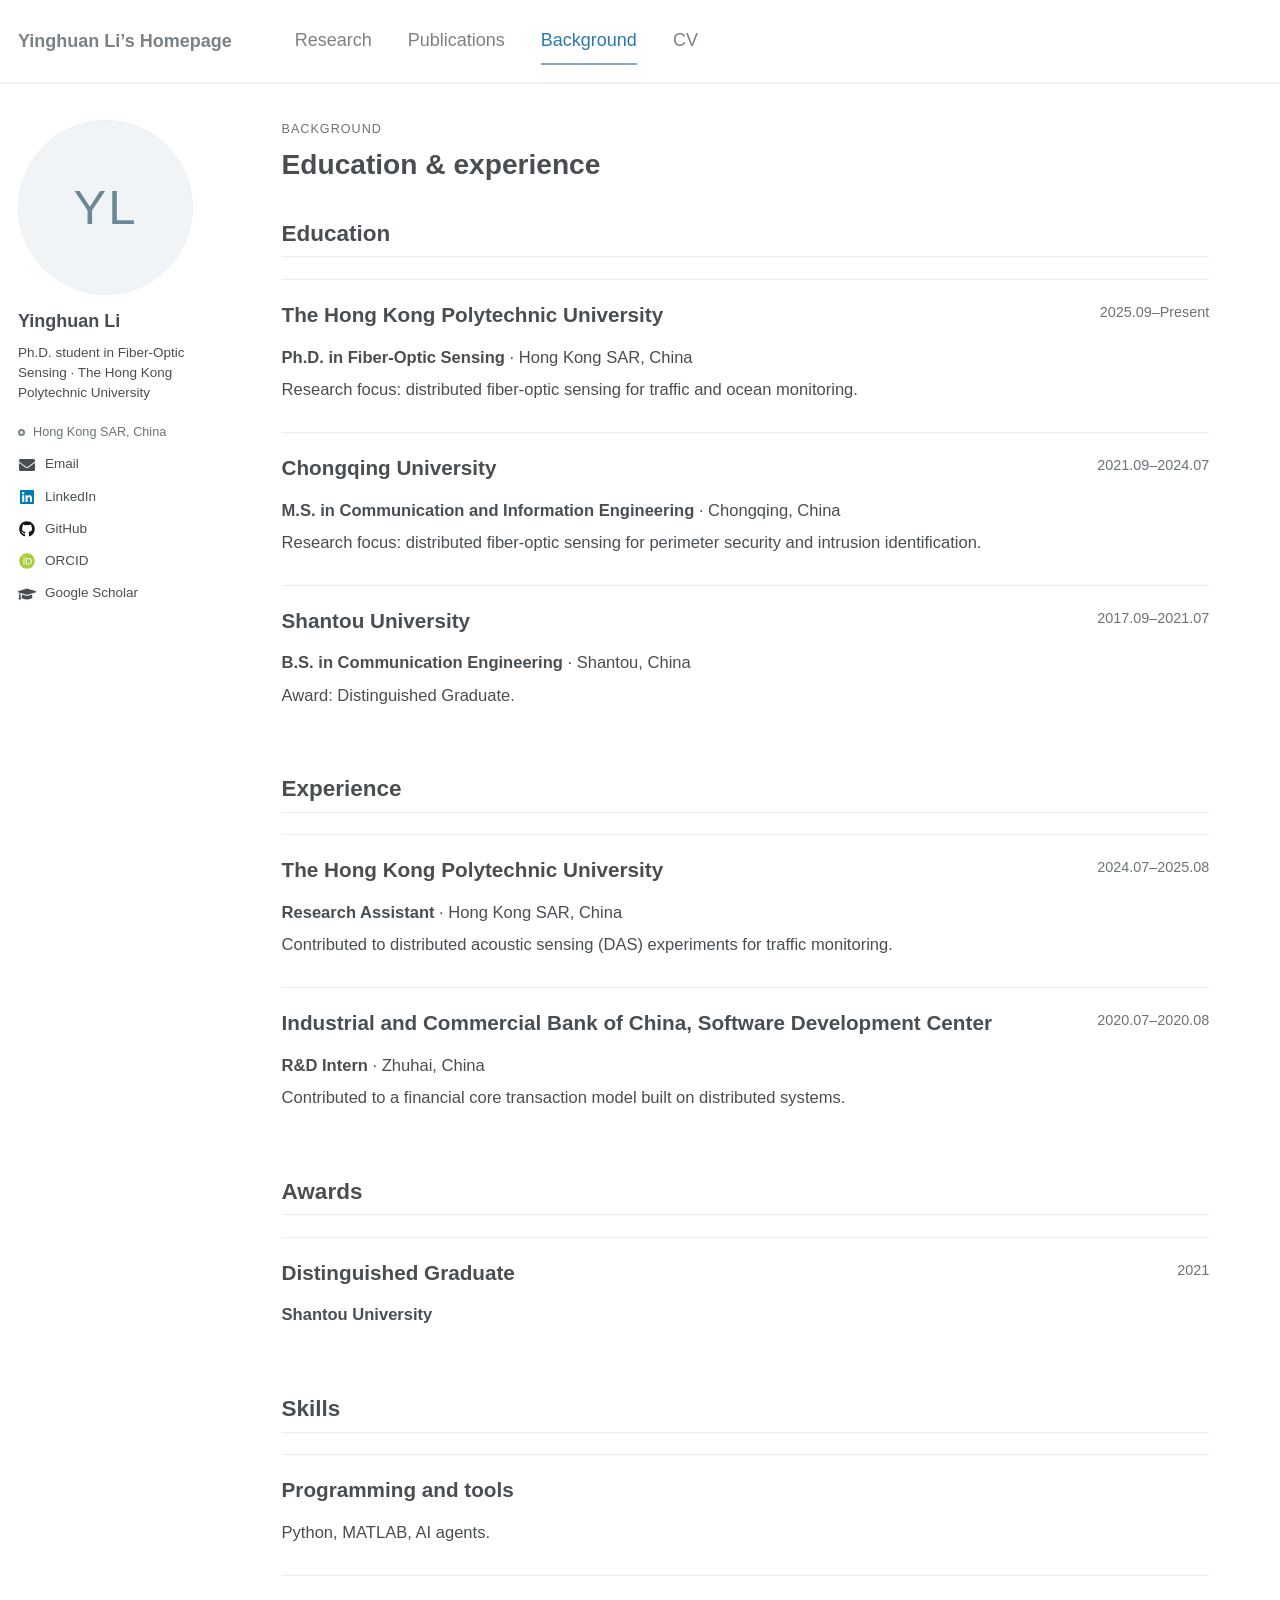
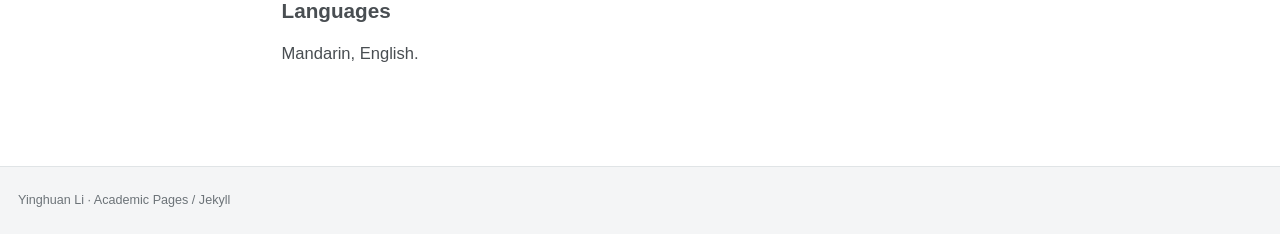
==== commit 7575835a: "Publish reviewed portfolio snapshot" ====
--- a/background/index.html
+++ b/background/index.html
@@ -7,7 +7,7 @@
   <title>Background · Yinghuan Li</title>
   <meta name="description" content="I study distributed fiber-optic sensing for traffic and ocean monitoring at The Hong Kong Polytechnic University. My earlier work focused on perimeter security and intrusion identification.">
   
-  <link rel="stylesheet" href="/assets/css/main.css?v=1792936046">
+  <link rel="stylesheet" href="/assets/css/main.css?v=1792937163">
 </head>
 <body>
   <a class="skip" href="#main">Skip to content</a>
@@ -29,7 +29,22 @@
   </div>
   <div class="author-links-wrapper">
   <button class="follow-toggle" type="button" aria-controls="author-contact-links" aria-expanded="false">Follow</button>
-  <ul class="author-links" id="author-contact-links"><li class="author-location"><span class="location">Hong Kong SAR, China</span></li><li><a href="mailto:ying-huan.li@connect.polyu.hk"><svg class="contact-icon" viewBox="0 0 20 20" fill="none" stroke="currentColor" stroke-width="1.5" aria-hidden="true" focusable="false"><rect x="2" y="4" width="16" height="12" rx="1"/><path d="m2 5 8 6 8-6"/></svg>Email</a></li><li><a href="https://www.linkedin.com/in/yinghuan-li-a38567391/?locale=en"><svg class="contact-icon" viewBox="0 0 20 20" fill="none" stroke="currentColor" stroke-width="1.5" aria-hidden="true" focusable="false"><rect x="2" y="2" width="16" height="16" rx="2"/><path d="M6 9v6M6 5v1M10 15V9h3c2 0 2 2 2 3v3"/></svg>LinkedIn</a></li><li><a href="https://scholar.google.com/citations?user=n-cyWgwAAAAJ&amp;hl=en"><svg class="contact-icon" viewBox="0 0 20 20" fill="none" stroke="currentColor" stroke-width="1.5" aria-hidden="true" focusable="false"><path d="m1 7 9-5 9 5-9 5-9-5Zm4 3v5q5 5 10 0v-5M18 8v7"/></svg>Google Scholar</a></li><li><a href="https://orcid.org/0000-0002-9849-8032"><svg class="contact-icon" viewBox="0 0 20 20" fill="none" stroke="currentColor" stroke-width="1.5" aria-hidden="true" focusable="false"><circle cx="10" cy="10" r="8"/><path d="M6 8v6M6 5v1M10 6h2a4 4 0 0 1 0 8h-2V6Z"/></svg>ORCID</a></li></ul>
+  <ul class="author-links" id="author-contact-links"><li class="author-location"><span class="location">Hong Kong SAR, China</span></li><li><a href="mailto:ying-huan.li@connect.polyu.hk"><!-- Font Awesome Free 5.15.4; icons CC BY 4.0. See assets/fontawesome-LICENSE.txt. -->
+<svg class="contact-icon contact-icon--email" viewBox="0 0 512 512" fill="currentColor" aria-hidden="true" focusable="false" xmlns="http://www.w3.org/2000/svg"><path d="M502.3 190.8c3.9-3.1 9.7-.2 9.7 4.7V400c0 26.5-21.5 48-48 48H48c-26.5 0-48-21.5-48-48V195.6c0-5 5.7-7.8 9.7-4.7 22.4 17.4 52.1 39.5 154.1 113.6 21.1 15.4 56.7 47.8 92.2 47.6 35.7.3 72-32.8 92.3-47.6 102-74.1 131.6-96.3 154-113.7zM256 320c23.2.4 56.6-29.2 73.4-41.4 132.7-96.3 142.8-104.7 173.4-128.7 5.8-4.5 9.2-11.5 9.2-18.9v-19c0-26.5-21.5-48-48-48H48C21.5 64 0 85.5 0 112v19c0 7.4 3.4 14.3 9.2 18.9 30.6 23.9 40.7 32.4 173.4 128.7 16.8 12.2 50.2 41.8 73.4 41.4z"/></svg>
+
+Email</a></li><li><a href="https://www.linkedin.com/in/yinghuan-li-a38567391/?locale=en"><!-- Font Awesome Free 5.15.4; icons CC BY 4.0. See assets/fontawesome-LICENSE.txt. -->
+<svg class="contact-icon contact-icon--linkedin" viewBox="0 0 448 512" fill="currentColor" aria-hidden="true" focusable="false" xmlns="http://www.w3.org/2000/svg"><path d="M416 32H31.9C14.3 32 0 46.5 0 64.3v383.4C0 465.5 14.3 480 31.9 480H416c17.6 0 32-14.5 32-32.3V64.3c0-17.8-14.4-32.3-32-32.3zM135.4 416H69V202.2h66.5V416zm-33.2-243c-21.3 0-38.5-17.3-38.5-38.5S80.9 96 102.2 96c21.2 0 38.5 17.3 38.5 38.5 0 21.3-17.2 38.5-38.5 38.5zm282.1 243h-66.4V312c0-24.8-.5-56.7-34.5-56.7-34.6 0-39.9 27-39.9 54.9V416h-66.4V202.2h63.7v29.2h.9c8.9-16.8 30.6-34.5 62.9-34.5 67.2 0 79.7 44.3 79.7 101.9V416z"/></svg>
+
+LinkedIn</a></li><li><a href="https://github.com/StepsEight"><!-- Font Awesome Free 5.15.4; icons CC BY 4.0. See assets/fontawesome-LICENSE.txt. -->
+<svg class="contact-icon contact-icon--github" viewBox="0 0 496 512" fill="currentColor" aria-hidden="true" focusable="false" xmlns="http://www.w3.org/2000/svg"><path d="M165.9 397.4c0 2-2.3 3.6-5.2 3.6-3.3.3-5.6-1.3-5.6-3.6 0-2 2.3-3.6 5.2-3.6 3-.3 5.6 1.3 5.6 3.6zm-31.1-4.5c-.7 2 1.3 4.3 4.3 4.9 2.6 1 5.6 0 6.2-2s-1.3-4.3-4.3-5.2c-2.6-.7-5.5.3-6.2 2.3zm44.2-1.7c-2.9.7-4.9 2.6-4.6 4.9.3 2 2.9 3.3 5.9 2.6 2.9-.7 4.9-2.6 4.6-4.6-.3-1.9-3-3.2-5.9-2.9zM244.8 8C106.1 8 0 113.3 0 252c0 110.9 69.8 205.8 169.5 239.2 12.8 2.3 17.3-5.6 17.3-12.1 0-6.2-.3-40.4-.3-61.4 0 0-70 15-84.7-29.8 0 0-11.4-29.1-27.8-36.6 0 0-22.9-15.7 1.6-15.4 0 0 24.9 2 38.6 25.8 21.9 38.6 58.6 27.5 72.9 20.9 2.3-16 8.8-27.1 16-33.7-55.9-6.2-112.3-14.3-112.3-110.5 0-27.5 7.6-41.3 23.6-58.9-2.6-6.5-11.1-33.3 2.6-67.9 20.9-6.5 69 27 69 27 20-5.6 41.5-8.5 62.8-8.5s42.8 2.9 62.8 8.5c0 0 48.1-33.6 69-27 13.7 34.7 5.2 61.4 2.6 67.9 16 17.7 25.8 31.5 25.8 58.9 0 96.5-58.9 104.2-114.8 110.5 9.2 7.9 17 22.9 17 46.4 0 33.7-.3 75.4-.3 83.6 0 6.5 4.6 14.4 17.3 12.1C428.2 457.8 496 362.9 496 252 496 113.3 383.5 8 244.8 8zM97.2 352.9c-1.3 1-1 3.3.7 5.2 1.6 1.6 3.9 2.3 5.2 1 1.3-1 1-3.3-.7-5.2-1.6-1.6-3.9-2.3-5.2-1zm-10.8-8.1c-.7 1.3.3 2.9 2.3 3.9 1.6 1 3.6.7 4.3-.7.7-1.3-.3-2.9-2.3-3.9-2-.6-3.6-.3-4.3.7zm32.4 35.6c-1.6 1.3-1 4.3 1.3 6.2 2.3 2.3 5.2 2.6 6.5 1 1.3-1.3.7-4.3-1.3-6.2-2.2-2.3-5.2-2.6-6.5-1zm-11.4-14.7c-1.6 1-1.6 3.6 0 5.9 1.6 2.3 4.3 3.3 5.6 2.3 1.6-1.3 1.6-3.9 0-6.2-1.4-2.3-4-3.3-5.6-2z"/></svg>
+
+GitHub</a></li><li><a href="https://orcid.org/0000-0002-9849-8032"><!-- Font Awesome Free 5.15.4; icons CC BY 4.0. See assets/fontawesome-LICENSE.txt. -->
+<svg class="contact-icon contact-icon--orcid" viewBox="0 0 512 512" fill="currentColor" aria-hidden="true" focusable="false" xmlns="http://www.w3.org/2000/svg"><path d="M294.75 188.19h-45.92V342h47.47c67.62 0 83.12-51.34 83.12-76.91 0-41.64-26.54-76.9-84.67-76.9zM256 8C119 8 8 119 8 256s111 248 248 248 248-111 248-248S393 8 256 8zm-80.79 360.76h-29.84v-207.5h29.84zm-14.92-231.14a19.57 19.57 0 1 1 19.57-19.57 19.64 19.64 0 0 1-19.57 19.57zM300 369h-81V161.26h80.6c76.73 0 110.44 54.83 110.44 103.85C410 318.39 368.38 369 300 369z"/></svg>
+
+ORCID</a></li><li><a href="https://scholar.google.com/citations?user=n-cyWgwAAAAJ&amp;hl=en"><!-- Font Awesome Free 5.15.4; icons CC BY 4.0. See assets/fontawesome-LICENSE.txt. -->
+<svg class="contact-icon contact-icon--scholar" viewBox="0 0 640 512" fill="currentColor" aria-hidden="true" focusable="false" xmlns="http://www.w3.org/2000/svg"><path d="M622.34 153.2L343.4 67.5c-15.2-4.67-31.6-4.67-46.79 0L17.66 153.2c-23.54 7.23-23.54 38.36 0 45.59l48.63 14.94c-10.67 13.19-17.23 29.28-17.88 46.9C38.78 266.15 32 276.11 32 288c0 10.78 5.68 19.85 13.86 25.65L20.33 428.53C18.11 438.52 25.71 448 35.94 448h56.11c10.24 0 17.84-9.48 15.62-19.47L82.14 313.65C90.32 307.85 96 298.78 96 288c0-11.57-6.47-21.25-15.66-26.87.76-15.02 8.44-28.3 20.69-36.72L296.6 284.5c9.06 2.78 26.44 6.25 46.79 0l278.95-85.7c23.55-7.24 23.55-38.36 0-45.6zM352.79 315.09c-28.53 8.76-52.84 3.92-65.59 0l-145.02-44.55L128 384c0 35.35 85.96 64 192 64s192-28.65 192-64l-14.18-113.47-145.03 44.56z"/></svg>
+
+Google Scholar</a></li></ul>
   </div>
 </aside>
 
@@ -38,6 +53,6 @@
 </main>
   </div>
   <footer class="portfolio-footer">Yinghuan Li · Academic Pages / Jekyll</footer>
-  <script defer src="/assets/navigation.js?v=1792936046"></script>
+  <script defer src="/assets/navigation.js?v=1792937163"></script>
 </body>
 </html>
--- a/assets/css/main.css
+++ b/assets/css/main.css
@@ -1 +1 @@
-﻿:root{--global-base-color: #2f7f93;--global-bg-color: #fff;--global-footer-bg-color: #f2f3f3;--global-border-color: rgb(94.7843137255%, 95.0980392157%, 95.3333333333%);--global-dark-border-color: #bdc1c4;--global-code-background-color: #fafafa;--global-code-text-color: rgb(19.137254902%, 20.3921568627%, 21.3333333333%);--global-fig-caption-color: mix(#fff, rgb(28.7058823529%, 30.5882352941%, 32%), 25%);--global-link-color: #52adc8;--global-link-color-hover: mix(#000, #2f7f93, 25%);--global-link-color-visited: mix(#fff, #2f7f93, 25%);--global-masthead-link-color: rgb(28.7058823529%, 30.5882352941%, 32%);--global-masthead-link-color-hover: mix(#000, #7a8288, 25%);--global-text-color: rgb(28.7058823529%, 30.5882352941%, 32%);--global-text-color-light: rgb(73.9215686275%, 75.4901960784%, 76.6666666667%);--global-thead-color: rgb(94.7843137255%, 95.0980392157%, 95.3333333333%)}html[data-theme=dark]{--global-base-color: #0ea1c5;--global-bg-color: #474747;--global-footer-bg-color: #474747;--global-border-color: rgb(73.9215686275%, 75.4901960784%, 76.6666666667%);--global-dark-border-color: rgb(85.568627451%, 85.568627451%, 85.568627451%);--global-code-background-color: #fafafa;--global-code-text-color: rgb(19.137254902%, 20.3921568627%, 21.3333333333%);--global-fig-caption-color: rgb(73.9215686275%, 75.4901960784%, 76.6666666667%);--global-link-color: #0ea1c5;--global-link-color-hover: rgb(4.1176470588%, 47.3529411765%, 57.9411764706%);--global-link-color-visited: rgb(29.1176470588%, 72.3529411765%, 82.9411764706%);--global-masthead-link-color: #ffffff;--global-masthead-link-color-hover: #0ea1c5;--global-text-color: #ffffff;--global-text-color-light: #f3f3f3;--global-thead-color: rgb(92.7843137255%, 92.7843137255%, 92.7843137255%)}a:focus{outline:thin dotted #f89406;outline:5px auto #f89406;outline-offset:-2px}*,*:before,*:after{-moz-box-sizing:border-box;-webkit-box-sizing:border-box;box-sizing:border-box}html{box-sizing:border-box;background-color:var(--global-bg-color);font-size:16px}@media(min-width: 48em){html{font-size:18px}}html{-webkit-text-size-adjust:100%;-ms-text-size-adjust:100%}body{margin:0}::-moz-selection{color:#fff;background:#000}::selection{color:#fff;background:#000}article,aside,details,figcaption,figure,footer,header,hgroup,main,nav,section{display:block}audio,canvas,video{display:inline-block;*display:inline;*zoom:1}audio:not([controls]){display:none}a{color:var(--global-link-color)}a:hover,a:active{outline:0}sub,sup{position:relative;font-size:75%;line-height:0;vertical-align:baseline}sup{top:-0.5em}sub{bottom:-0.25em}img{max-width:100%;width:auto\9 ;height:auto;vertical-align:middle;border:0;-ms-interpolation-mode:bicubic}#map_canvas img,.google-maps img{max-width:none}button,input,select,textarea{margin:0;font-size:100%;vertical-align:middle}button,input{*overflow:visible;line-height:normal}button::-moz-focus-inner,input::-moz-focus-inner{padding:0;border:0}button,html input[type=button],input[type=reset],input[type=submit]{-webkit-appearance:button;cursor:pointer}label,select,button,input[type=button],input[type=reset],input[type=submit],input[type=radio],input[type=checkbox]{cursor:pointer}input[type=search]{box-sizing:content-box;-webkit-appearance:textfield}input[type=search]::-webkit-search-decoration,input[type=search]::-webkit-search-cancel-button{-webkit-appearance:none}textarea{overflow:auto;vertical-align:top}html{position:relative;min-height:100%;scroll-behavior:smooth}body{color:var(--global-text-color);background-color:var(--global-bg-color);margin:0;padding:70px 0 0;padding-bottom:9em;font-family:-apple-system,".SFNSText-Regular","San Francisco","Roboto","Segoe UI","Helvetica Neue","Lucida Grande",Arial,sans-serif;line-height:1.5}body.overflow--hidden{overflow:hidden}h1,h2,h3,h4,h5,h6{margin:2em 0 .5em;line-height:1.2;font-family:-apple-system,".SFNSText-Regular","San Francisco","Roboto","Segoe UI","Helvetica Neue","Lucida Grande",Arial,sans-serif;font-weight:bold}h1{margin-top:0;font-size:1.563em}h2{font-size:1.25em}h3{font-size:1em}h4{font-size:.75em}h5{font-size:.75em}h6{font-size:.75em}small,.small{font-size:.75em}p{margin-bottom:1.3em}u,ins{text-decoration:none;border-bottom:1px solid var(--global-text-color)}u a,ins a{color:inherit}del a{color:inherit}p,pre,blockquote,ul,ol,dl,figure,table,fieldset{orphans:3;widows:3}abbr[title],abbr[data-original-title]{text-decoration:none;cursor:help;border-bottom:1px dotted var(--global-text-color)}blockquote{margin:2em 1em 2em 0;padding-left:1em;padding-right:1em;font-style:italic;border-left:.25em solid var(--global-border-color)}blockquote cite{font-style:italic}blockquote cite:before{content:"—";padding-right:5px}a:hover,a:active{outline:0}tt,code,kbd,samp,pre{font-family:Monaco,Consolas,"Lucida Console",monospace}pre{overflow-x:auto}a>code,figcaption>code,li>code,p>code,td>code{color:var(--global-code-text-color);padding-top:.1rem;padding-bottom:.1rem;font-size:.75em;background:var(--global-code-background-color);border:1px solid var(--global-thead-color);border-radius:4px;box-shadow:0 1px 1px rgba(0,0,0,.125)}a>code:before,a>code:after,figcaption>code:before,figcaption>code:after,li>code:before,li>code:after,p>code:before,p>code:after,td>code:before,td>code:after{letter-spacing:-0.2em;content:" "}a>code{color:inherit}pre>code{color:var(--global-code-text-color)}hr{display:block;margin:1em 0;border:0;border-top:1px solid var(--global-border-color)}ul li,ol li{margin-bottom:.5em}li ul,li ol{margin-top:.5em}figure{display:-webkit-box;display:flex;-webkit-box-pack:justify;justify-content:space-between;-webkit-box-align:start;align-items:flex-start;flex-wrap:wrap;margin:2em 0}figure img,figure iframe,figure .fluid-width-video-wrapper{margin-bottom:1em}figure img{width:100%;border-radius:4px;-webkit-transition:all .2s ease-in-out;transition:all .2s ease-in-out}figure>a{display:block}@media(min-width: 37.5em){figure.half>a,figure.half>img{width:calc(50% - .5em)}}figure.half figcaption{width:100%}@media(min-width: 37.5em){figure.third>a,figure.third>img{width:calc(33.3333% - .5em)}}figure.third figcaption{width:100%}figcaption{margin-bottom:.5em;color:var(--global-fig-caption-color);font-family:Georgia,Times,serif;font-size:.75em}figcaption a{color:inherit;text-decoration:none;border-bottom:1px solid var(--global-border-color);-webkit-transition:all .2s ease-in-out;transition:all .2s ease-in-out}figcaption a:hover{color:#000;border-bottom-color:#000}svg:not(:root){overflow:hidden}nav ul{margin:0;padding:0}nav li{list-style:none}nav a{text-decoration:none}nav ul li,nav ol li{margin-bottom:0}nav li ul,nav li ol{margin-top:0}@-webkit-keyframes intro{0%{opacity:0}100%{opacity:1}}@keyframes intro{0%{opacity:0}100%{opacity:1}}b,i,strong,em,blockquote,p,q,span,figure,img,h1,h2,header,input,a,tr,td,form button,input[type=submit],.btn,#goog-wm-sb,.highlight,.archive__item-teaser{-webkit-transition:all .2s ease-in-out;transition:all .2s ease-in-out}@media print{.masthead,.toc,.page__share,.page__related,.ads,.page__footer{display:none}}.hidden{display:none;visibility:hidden}.load{display:none}.transparent{opacity:0}.visually-hidden,.screen-reader-text,.screen-reader-text span,.screen-reader-shortcut{position:absolute !important;clip:rect(1px, 1px, 1px, 1px);height:1px !important;width:1px !important;border:0 !important;overflow:hidden}body:hover .visually-hidden a,body:hover .visually-hidden input,body:hover .visually-hidden button{display:none !important}.screen-reader-text:focus,.screen-reader-shortcut:focus{clip:auto !important;height:auto !important;width:auto !important;display:block;font-size:1em;font-weight:bold;padding:15px 23px 14px;background:var(--global-text-color);z-index:100000;text-decoration:none;box-shadow:0 0 2px 2px rgba(0,0,0,.6)}.skip-link{position:fixed;z-index:20;margin:0;font-family:-apple-system,".SFNSText-Regular","San Francisco","Roboto","Segoe UI","Helvetica Neue","Lucida Grande",Arial,sans-serif;white-space:nowrap}.skip-link li{height:0;width:0;list-style:none}.text-left{text-align:left}.text-center{text-align:center}.text-right{text-align:right}.text-justify{text-align:justify}.text-nowrap{white-space:nowrap}.cf{clear:both}.wrapper:after{content:" ";display:block;clear:both}.wrapper{max-width:925px;margin-left:auto;margin-right:auto}.wordwrap{white-space:pre-wrap;white-space:-moz-pre-wrap;white-space:-pre-wrap;white-space:-o-pre-wrap;word-wrap:break-word}.align-left{display:block;margin-left:auto;margin-right:auto}@media(min-width: 37.5em){.align-left{float:left;margin-right:1em}}.align-right{display:block;margin-left:auto;margin-right:auto}@media(min-width: 37.5em){.align-right{float:right;margin-left:1em}}.align-center{display:block;margin-left:auto;margin-right:auto}@media(min-width: 57.8125em){.full{margin-right:-19.4915254237% !important}}.icon{display:inline-block;fill:currentColor;width:1em;height:1.1em;line-height:1;position:relative;top:-0.1em;vertical-align:middle}.icon-pad-right{padding-right:.5em;margin-right:.5em}.social-icons .fa{color:#000}.social-icons .fa-bluesky,.social-icons .fa-bluesky-square{color:#1184fe}.social-icons .fa-behance,.social-icons .fa-behance-square{color:#1769ff}.social-icons .fa-dribbble{color:#ea4c89}.social-icons .fa-facebook,.social-icons .fa-facebook-square{color:#3b5998}.social-icons .fa-flickr{color:#ff0084}.social-icons .fa-foursquare{color:#0072b1}.social-icons .fa-google-plus,.social-icons .fa-google-plus-square{color:#dd4b39}.social-icons .fa-instagram{color:#517fa4}.social-icons .fa-kaggle,.social-icons .fa-kaggle-square{color:#20c0ff}.social-icons .fa-lastfm,.social-icons .fa-lastfm-square{color:#d51007}.social-icons .fa-linkedin,.social-icons .fa-linkedin-square{color:#007bb6}.social-icons .fa-mastodon,.social-icons .fa-mastodon-square{color:#6364ff}.social-icons .ai-orcid,.social-icons .ai-orcid-square{color:#a6ce39}.social-icons .fa-pinterest,.social-icons .fa-pinterest-p,.social-icons .fa-pinterest-square{color:#cb2027}.social-icons .fa-rss,.social-icons .fa-rss-square{color:#fa9b39}.social-icons .fa-soundcloud{color:#f30}.social-icons .fa-stack-exchange,.social-icons .fa-stack-overflow{color:#fe7a15}.social-icons .fa-tumblr,.social-icons .fa-tumblr-square{color:#32506d}.social-icons .fa-twitter,.social-icons .fa-twitter-square{color:#55acee}.social-icons .fa-vimeo,.social-icons .fa-vimeo-square{color:#1ab7ea}.social-icons .fa-vine{color:#00bf8f}.social-icons .fa-youtube,.social-icons .fa-youtube-square,.social-icons .fa-youtube-play{color:#b00}.social-icons .fa-xing,.social-icons .fa-xing-square{color:#006567}.navicon{position:relative;display:inline-block;vertical-align:middle;width:28px;height:4px;background:var(--global-masthead-link-color);margin:auto;-webkit-transition:.3s;transition:.3s}.navicon:before,.navicon:after{content:"";position:absolute;left:0;width:28px;height:4px;background:var(--global-masthead-link-color);-webkit-transition:.3s;transition:.3s}.navicon:before{top:-8px}.navicon:after{bottom:-8px}.close .navicon{background:rgba(0,0,0,0)}.close .navicon:before,.close .navicon:after{-webkit-transform-origin:50% 50%;-ms-transform-origin:50% 50%;transform-origin:50% 50%;top:0;width:28px}.close .navicon:before{-webkit-transform:rotate3d(0, 0, 1, 45deg);transform:rotate3d(0, 0, 1, 45deg)}.close .navicon:after{-webkit-transform:rotate3d(0, 0, 1, -45deg);transform:rotate3d(0, 0, 1, -45deg)}@media(min-width: 57.8125em){.sticky{clear:both}.sticky::after{clear:both;content:"";display:table}.sticky{position:-webkit-sticky;position:sticky;top:2em}.sticky>*{display:block}}.well{min-height:20px;padding:19px;margin-bottom:20px;background-color:#f5f5f5;border:1px solid #e3e3e3;border-radius:4px;box-shadow:inset 0 1px 1px rgba(0,0,0,.05)}.show-modal{overflow:hidden;position:relative}.show-modal:before{position:absolute;content:"";top:0;left:0;width:100%;height:100%;z-index:999;background-color:rgba(255,255,255,.85)}.show-modal .modal{display:block}.modal{display:none;position:fixed;width:300px;top:50%;left:50%;margin-left:-150px;margin-top:-150px;min-height:0;z-index:9999;background:var(--global-text-color);border:1px solid var(--global-border-color);border-radius:4px;box-shadow:0 1px 1px rgba(0,0,0,.125)}.modal__title{margin:0;padding:.5em 1em}.modal__supporting-text{padding:0 1em .5em 1em}.modal__actions{padding:.5em 1em;border-top:1px solid var(--global-border-color)}.footnote{color:var(--global-text-color-light);text-decoration:none}.footnotes{color:var(--global-text-color-light)}.footnotes ol,.footnotes li,.footnotes p{margin-bottom:0;font-size:.75em}a.reversefootnote{color:var(--global-text-color-light);text-decoration:none}a.reversefootnote:hover{text-decoration:underline}.required{color:#ee5f5b;font-weight:bold}table{margin-bottom:1em;width:100%;font-family:-apple-system,".SFNSText-Regular","San Francisco","Roboto","Segoe UI","Helvetica Neue","Lucida Grande",Arial,sans-serif;font-size:.75em;border-collapse:collapse;border:1px solid var(--global-border-color)}table+table{margin-top:1em}thead{background-color:var(--global-border-color);border-bottom:1px solid var(--global-border-color)}th{padding:.5em;font-weight:bold;text-align:left;border-right:1px solid var(--global-border-color)}td{padding:.5em;border-bottom:1px solid var(--global-border-color);border-right:1px solid var(--global-border-color)}tr,td,th{vertical-align:middle}.btn,#goog-wm-sb{display:inline-block;margin-bottom:.25em;padding:.5em 1em;color:#fff !important;font-family:-apple-system,".SFNSText-Regular","San Francisco","Roboto","Segoe UI","Helvetica Neue","Lucida Grande",Arial,sans-serif;font-size:.75em;font-weight:bold;text-align:center;text-decoration:none;background-color:var(--global-base-color);border:0 !important;border-radius:4px;cursor:pointer}.btn:hover,#goog-wm-sb:hover{background-color:#333}.btn .icon,#goog-wm-sb .icon{margin-right:.5em}.btn .icon+.hidden,#goog-wm-sb .icon+.hidden{margin-left:-0.5em}.btn--block{display:block;width:100%}.btn--block+.btn--block{margin-top:.25em}.btn--inverse{color:var(--global-text-color-light) !important;border:1px solid var(--global-border-color) !important;background-color:var(--global-bg-color)}.btn--inverse:hover{color:#fff !important;border-color:var(--global-text-color-light)}.btn--light-outline{border:1px solid #fff !important;background-color:rgba(0,0,0,0)}.btn--info{background-color:#2f7f93}.btn--info:hover{background-color:hsl(192,51.5463917526%,30.431372549%)}.btn--warning{background-color:#f89406}.btn--warning:hover{background-color:rgb(77.8039215686%,46.431372549%,1.8823529412%)}.btn--success{background-color:#62c462}.btn--success:hover{background-color:hsl(120,33.3333333333%,46.1176470588%)}.btn--danger{background-color:#ee5f5b}.btn--danger:hover{background-color:rgb(74.6666666667%,29.8039215686%,28.5490196078%)}.btn--disabled{pointer-events:none;cursor:not-allowed;filter:alpha(opacity=65);box-shadow:none;opacity:.65}.btn--bluesky{background-color:#1184fe}.btn--bluesky:hover{background-color:rgb(5.3333333333%,41.4117647059%,79.6862745098%)}.btn--facebook{background-color:#3b5998}.btn--facebook:hover{background-color:rgb(18.5098039216%,27.9215686275%,47.6862745098%)}.btn--google-plus{background-color:#dd4b39}.btn--google-plus:hover{background-color:rgb(69.3333333333%,23.5294117647%,17.8823529412%)}.btn--linkedin{background-color:#007bb6}.btn--linkedin:hover{background-color:rgb(0%,38.5882352941%,57.0980392157%)}.btn--mastodon{background-color:#6364ff}.btn--mastodon:hover{background-color:rgb(31.0588235294%,31.3725490196%,80%)}.btn--twitter{background-color:#55acee}.btn--twitter:hover{background-color:rgb(26.6666666667%,53.9607843137%,74.6666666667%)}.btn--x-large{font-size:1.25em}.btn--large{font-size:1em}.btn--small{font-size:.6875em}.notice{margin:2em 0 !important;padding:1em;font-family:-apple-system,".SFNSText-Regular","San Francisco","Roboto","Segoe UI","Helvetica Neue","Lucida Grande",Arial,sans-serif;font-size:.75em !important;text-indent:initial;background-color:rgb(94.7843137255%,95.0980392157%,95.3333333333%);border-radius:4px;box-shadow:0 1px 1px rgba(122,130,136,.25);color:var(--global-code-text-color)}.notice h4{margin-top:0 !important;margin-bottom:.75em}.page__content .notice h4{margin-bottom:0;font-size:1em}.notice p:last-child{margin-bottom:0 !important}.notice h4+p{margin-top:0;padding-top:0}.notice a{color:#7a8288}.notice a:hover{color:rgb(28.7058823529%,30.5882352941%,32%)}.notice code{background-color:rgb(97.3921568627%,97.5490196078%,97.6666666667%)}.notice ul:last-child{margin-bottom:0}.notice--primary{margin:2em 0 !important;padding:1em;font-family:-apple-system,".SFNSText-Regular","San Francisco","Roboto","Segoe UI","Helvetica Neue","Lucida Grande",Arial,sans-serif;font-size:.75em !important;text-indent:initial;background-color:rgb(94.7843137255%,95.0980392157%,95.3333333333%);border-radius:4px;box-shadow:0 1px 1px rgba(122,130,136,.25);color:var(--global-code-text-color)}.notice--primary h4{margin-top:0 !important;margin-bottom:.75em}.page__content .notice--primary h4{margin-bottom:0;font-size:1em}.notice--primary p:last-child{margin-bottom:0 !important}.notice--primary h4+p{margin-top:0;padding-top:0}.notice--primary a{color:#7a8288}.notice--primary a:hover{color:rgb(28.7058823529%,30.5882352941%,32%)}.notice--primary code{background-color:rgb(97.3921568627%,97.5490196078%,97.6666666667%)}.notice--primary ul:last-child{margin-bottom:0}.notice--info{margin:2em 0 !important;padding:1em;font-family:-apple-system,".SFNSText-Regular","San Francisco","Roboto","Segoe UI","Helvetica Neue","Lucida Grande",Arial,sans-serif;font-size:.75em !important;text-indent:initial;background-color:hsl(192,31.6455696203%,93.8039215686%);border-radius:4px;box-shadow:0 1px 1px rgba(47,127,147,.25);color:var(--global-code-text-color)}.notice--info h4{margin-top:0 !important;margin-bottom:.75em}.page__content .notice--info h4{margin-bottom:0;font-size:1em}.notice--info p:last-child{margin-bottom:0 !important}.notice--info h4+p{margin-top:0;padding-top:0}.notice--info a{color:#2f7f93}.notice--info a:hover{color:hsl(192,51.5463917526%,22.8235294118%)}.notice--info code{background-color:hsl(192,31.6455696203%,96.9019607843%)}.notice--info ul:last-child{margin-bottom:0}.notice--warning{margin:2em 0 !important;padding:1em;font-family:-apple-system,".SFNSText-Regular","San Francisco","Roboto","Segoe UI","Helvetica Neue","Lucida Grande",Arial,sans-serif;font-size:.75em !important;text-indent:initial;background-color:hsl(35.2066115702,94.53125%,94.9803921569%);border-radius:4px;box-shadow:0 1px 1px rgba(248,148,6,.25);color:var(--global-code-text-color)}.notice--warning h4{margin-top:0 !important;margin-bottom:.75em}.page__content .notice--warning h4{margin-bottom:0;font-size:1em}.notice--warning p:last-child{margin-bottom:0 !important}.notice--warning h4+p{margin-top:0;padding-top:0}.notice--warning a{color:#f89406}.notice--warning a:hover{color:rgb(58.3529411765%,34.8235294118%,1.4117647059%)}.notice--warning code{background-color:hsl(35.2066115702,94.53125%,97.4901960784%)}.notice--warning ul:last-child{margin-bottom:0}.notice--success{margin:2em 0 !important;padding:1em;font-family:-apple-system,".SFNSText-Regular","San Francisco","Roboto","Segoe UI","Helvetica Neue","Lucida Grande",Arial,sans-serif;font-size:.75em !important;text-indent:initial;background-color:hsl(120,45.3703703704%,95.7647058824%);border-radius:4px;box-shadow:0 1px 1px rgba(98,196,98,.25);color:var(--global-code-text-color)}.notice--success h4{margin-top:0 !important;margin-bottom:.75em}.page__content .notice--success h4{margin-bottom:0;font-size:1em}.notice--success p:last-child{margin-bottom:0 !important}.notice--success h4+p{margin-top:0;padding-top:0}.notice--success a{color:#62c462}.notice--success a:hover{color:hsl(120,33.3333333333%,34.5882352941%)}.notice--success code{background-color:hsl(120,45.3703703704%,97.8823529412%)}.notice--success ul:last-child{margin-bottom:0}.notice--danger{margin:2em 0 !important;padding:1em;font-family:-apple-system,".SFNSText-Regular","San Francisco","Roboto","Segoe UI","Helvetica Neue","Lucida Grande",Arial,sans-serif;font-size:.75em !important;text-indent:initial;background-color:rgb(99.3333333333%,93.7254901961%,93.568627451%);border-radius:4px;box-shadow:0 1px 1px rgba(238,95,91,.25);color:var(--global-code-text-color)}.notice--danger h4{margin-top:0 !important;margin-bottom:.75em}.page__content .notice--danger h4{margin-bottom:0;font-size:1em}.notice--danger p:last-child{margin-bottom:0 !important}.notice--danger h4+p{margin-top:0;padding-top:0}.notice--danger a{color:#ee5f5b}.notice--danger a:hover{color:rgb(56%,22.3529411765%,21.4117647059%)}.notice--danger code{background-color:rgb(99.6666666667%,96.862745098%,96.7843137255%)}.notice--danger ul:last-child{margin-bottom:0}.masthead{position:fixed;background:var(--global-bg-color);height:fit-content;top:0;width:100%;-webkit-animation:intro .3s both;animation:intro .3s both;-webkit-animation-delay:.15s;animation-delay:.15s;z-index:20}.masthead::after{content:"";position:absolute;bottom:0;height:1px;background:var(--global-border-color);width:100%}.masthead__inner-wrap:after{content:" ";display:block;clear:both}.masthead__inner-wrap{max-width:925px;margin-left:auto;margin-right:auto;clear:both}.masthead__inner-wrap::after{clear:both;content:"";display:table}.masthead__inner-wrap{padding:.5em 1em;font-family:-apple-system,".SFNSText-Regular","San Francisco","Roboto","Segoe UI","Helvetica Neue","Lucida Grande",Arial,sans-serif}@media(min-width: 80em){.masthead__inner-wrap{max-width:1280px}}.masthead__inner-wrap nav{z-index:10}.masthead__inner-wrap a{text-decoration:none}.masthead__menu ul{margin:0;padding:0;clear:both;list-style-type:none}.masthead__menu-item{background-color:var(--global-bg-color);display:block;list-style-type:none;white-space:nowrap}.masthead__menu-item--lg{padding-right:2em;font-weight:700}.masthead__menu-item.selected a{color:var(--global-text-color);font-weight:700;border-bottom:2px solid var(--global-text-color);pointer-events:none;cursor:default}.masthead__menu-item.selected a:hover{color:var(--global-text-color);border-bottom:2px solid var(--global-text-color)}.breadcrumbs:after{content:" ";display:block;clear:both}.breadcrumbs{max-width:925px;margin-left:auto;margin-right:auto;clear:both}.breadcrumbs::after{clear:both;content:"";display:table}.breadcrumbs{margin-top:0;margin-bottom:0;padding-left:2em;padding-right:2em;font-family:-apple-system,".SFNSText-Regular","San Francisco","Roboto","Segoe UI","Helvetica Neue","Lucida Grande",Arial,sans-serif;-webkit-animation:intro .3s both;animation:intro .3s both;-webkit-animation-delay:.3s;animation-delay:.3s}@media(min-width: 57.8125em){.breadcrumbs{padding-left:1em;padding-right:1em}}@media(min-width: 80em){.breadcrumbs{max-width:1280px}}.breadcrumbs ol{padding:0;list-style:none;font-size:.75em}@media(min-width: 57.8125em){.breadcrumbs ol{width:83.0508474576%;float:right;margin-right:0}}@media(min-width: 80em){.breadcrumbs ol{padding-left:4.2372881356%}}.breadcrumbs li{display:inline}.breadcrumbs .current{font-weight:bold}.pagination{clear:both;width:100%;float:left;margin-left:0;margin-right:0;clear:both}.pagination::after{clear:both;content:"";display:table}.pagination{margin-top:1em;padding-top:1em}.pagination ul{margin:0;padding:0;list-style-type:none;font-family:-apple-system,".SFNSText-Regular","San Francisco","Roboto","Segoe UI","Helvetica Neue","Lucida Grande",Arial,sans-serif}.pagination li{display:block;float:left;margin-left:-1px}.pagination li a{margin-bottom:.25em;padding:.5em 1em;font-family:-apple-system,".SFNSText-Regular","San Francisco","Roboto","Segoe UI","Helvetica Neue","Lucida Grande",Arial,sans-serif;font-size:14px;font-weight:bold;line-height:1.5;text-align:center;text-decoration:none;color:var(--global-text-color-light);border:1px solid var(--global-border-color);border-radius:0}.pagination li a:hover{color:var(--global-link-color-hover)}.pagination li a.current{color:#fff;background:var(--global-base-color)}.pagination li a.disabled{color:var(--global-text-color-light);pointer-events:none;cursor:not-allowed}.pagination li:first-child{margin-left:0}.pagination li:first-child a{border-top-left-radius:4px;border-bottom-left-radius:4px}.pagination li:last-child a{border-top-right-radius:4px;border-bottom-right-radius:4px}.pagination--pager{display:block;padding:1em 2em;float:left;width:50%;font-family:-apple-system,".SFNSText-Regular","San Francisco","Roboto","Segoe UI","Helvetica Neue","Lucida Grande",Arial,sans-serif;font-size:1em;font-weight:bold;text-align:center;text-decoration:none;color:var(--global-text-color-light);border:1px solid var(--global-border-color);border-radius:4px}.pagination--pager:hover{color:var(--global-link-color-hover)}.pagination--pager:first-child{border-top-right-radius:0;border-bottom-right-radius:0}.pagination--pager:last-child{margin-left:-1px;border-top-left-radius:0;border-bottom-left-radius:0}.pagination--pager.disabled{color:var(--global-text-color-light);pointer-events:none;cursor:not-allowed}.page__content+.pagination,.page__meta+.pagination,.comment__date+.pagination,.page__share+.pagination,.page__comments+.pagination{margin-top:2em;padding-top:2em;border-top:1px solid var(--global-border-color)}.greedy-nav{position:relative;min-width:250px;background:var(--global-bg-color)}.greedy-nav a{display:block;margin:0 1rem;padding:.5rem 0;color:var(--global-masthead-link-color);text-decoration:none}.greedy-nav a:hover{color:var(--global-masthead-link-color-hover)}.greedy-nav button{position:absolute;height:2.5rem;right:0;padding:0 .5rem;border:0;outline:none;background-color:var(--global-bg-color);color:var(--global-text-color);cursor:pointer;z-index:100}.greedy-nav .visible-links{display:table}.greedy-nav .visible-links li{display:table-cell;vertical-align:middle}.greedy-nav .visible-links li:first-child{font-weight:bold;text-wrap:wrap}.greedy-nav .visible-links li:first-child a{margin-left:0}.greedy-nav .visible-links li:last-child a{margin-right:0}.greedy-nav .visible-links #theme-toggle a{width:25px;display:flex;justify-content:center;cursor:pointer}.greedy-nav .visible-links a{position:relative}.greedy-nav .visible-links a:before{content:"";position:absolute;left:0;bottom:0;height:4px;background:var(--global-border-color);width:100%;-webkit-transition:all .2s ease-in-out;transition:all .2s ease-in-out;-webkit-transform:scaleX(0);-ms-transform:scaleX(0);transform:scaleX(0)}.greedy-nav .visible-links a:hover:before{-webkit-transform:scaleX(1);-ms-transform:scaleX(1);transform:scaleX(1)}.greedy-nav .hidden-links{position:absolute;top:100%;right:0;margin-top:15px;padding:5px;border:1px solid var(--global-border-color);border-radius:4px;background:var(--global-bg-color);box-shadow:0 0 10px rgba(0,0,0,.25)}.greedy-nav .hidden-links a{margin:0;padding:10px 20px;font-size:1em}.greedy-nav .hidden-links a:hover{color:var(--global-masthead-link-color-hover);background:var(--global-border-color)}.greedy-nav .hidden-links:before{content:"";position:absolute;top:-11px;right:10px;width:0;border-style:solid;border-width:0 10px 10px;border-color:var(--global-border-color) rgba(0,0,0,0);display:block;z-index:0}.greedy-nav .hidden-links:after{content:"";position:absolute;top:-10px;right:10px;width:0;border-style:solid;border-width:0 10px 10px;border-color:var(--global-bg-color) rgba(0,0,0,0);display:block;z-index:1}.greedy-nav .hidden-links li{display:block;border-bottom:1px solid var(--global-border-color)}.greedy-nav .hidden-links li:last-child{border-bottom:none}.nav__list{font-size:1.25rem}.nav__list ul{margin-bottom:1em}.nav__list a{display:block;padding:.125em 0;color:inherit}.nav__list a:hover{text-decoration:underline}.nav__list .active{margin-left:-0.5em;padding-left:.5em;padding-right:.5em;color:#fff;font-weight:bold;background:var(--global-base-color);border-radius:4px}.nav__list .active:hover{color:#fff}.nav__title{margin:0;padding:.5rem 1rem;font-family:-apple-system,".SFNSText-Regular","San Francisco","Roboto","Segoe UI","Helvetica Neue","Lucida Grande",Arial,sans-serif;font-size:1em;font-weight:bold}.nav__sub-title{display:block;margin:.5rem 0;padding:.5rem 0;font-family:-apple-system,".SFNSText-Regular","San Francisco","Roboto","Segoe UI","Helvetica Neue","Lucida Grande",Arial,sans-serif;font-size:.75em;font-weight:bold;text-transform:uppercase;border-bottom:1px solid var(--global-border-color)}.toc{font-family:-apple-system,".SFNSText-Regular","San Francisco","Roboto","Segoe UI","Helvetica Neue","Lucida Grande",Arial,sans-serif;color:var(--global-text-color-light);text-transform:uppercase;letter-spacing:1px;background-color:#fff;border:1px solid var(--global-border-color);border-radius:4px;box-shadow:0 1px 1px rgba(0,0,0,.125)}.toc .nav__title{color:#fff;font-size:.75em;background:var(--global-base-color);border-top-left-radius:4px;border-top-right-radius:4px}.toc__menu{margin:0;padding:0;width:100%;list-style:none;font-size:.8rem}.toc__menu a{display:block;padding:.5rem 1rem;color:var(--global-code-text-color);font-size:.6875em;font-weight:bold;line-height:1.5;border-bottom:1px solid var(--global-border-color);text-decoration-line:none !important}.toc__menu a:hover{color:#000;background:var(--global-link-color-hover)}.toc__menu>li:last-child a{border-bottom:none}.toc__menu li ul>li a{padding-left:2rem;font-weight:normal}.toc__menu li>ul li{display:none}@media(min-width: 48em){.toc__menu li>ul li{display:block}}.page__footer{clear:both}.page__footer::after{clear:both;content:"";display:table}.page__footer{background-color:var(--global-footer-bg-color);color:var(--global-text-color-light);float:left;margin-left:0;margin-right:0;margin-top:3em;width:100%;clear:both;height:auto;position:fixed;bottom:0;-webkit-animation:intro .3s both;animation:intro .3s both;-webkit-animation-delay:.45s;animation-delay:.45s;border-top:1px solid var(--global-dark-border-color)}.page__footer footer{clear:both}.page__footer footer::after{clear:both;content:"";display:table}.page__footer footer{margin-left:auto;margin-right:auto;margin-top:1em;max-width:100%;padding:0 1em 1em}@media(min-width: 80em){.page__footer footer{max-width:1280px}}.page__footer a{color:inherit;text-decoration:none}.page__footer a:hover{text-decoration:underline}.page__footer .fas,.page__footer .fab,.page__footer .far,.page__footer .fal{color:var(--global-text-color-light)}@media screen and (max-width: 768px){.page__footer{position:relative;bottom:auto}}.page__footer-copyright{font-family:-apple-system,".SFNSText-Regular","San Francisco","Roboto","Segoe UI","Helvetica Neue","Lucida Grande",Arial,sans-serif;font-size:.6875em}.page__footer-follow ul{margin:0;padding:0;list-style-type:none}.page__footer-follow li{display:inline-block;padding-top:5px;padding-bottom:5px;font-family:-apple-system,".SFNSText-Regular","San Francisco","Roboto","Segoe UI","Helvetica Neue","Lucida Grande",Arial,sans-serif;font-size:.75em;text-transform:uppercase}.page__footer-follow li+li:before{content:"";padding-right:5px}.page__footer-follow a{padding-right:10px;font-weight:bold}.page__footer-follow .social-icons a{white-space:nowrap}div.highlighter-rouge,figure.highlight{position:relative;margin-bottom:1em;padding:1em;border:1px solid var(--global-border-color);border-radius:4px;background-color:var(--global-code-background-color);box-shadow:0 1px 1px rgba(0,0,0,.125);font-size:1.25em}div.highlighter-rouge:before,figure.highlight:before{position:absolute;top:0;right:0;padding:.5em;background-color:rgb(94.7843137255%,95.0980392157%,95.3333333333%);content:"";font-family:"Font Awesome 6 Free" !important;font-size:.75em;line-height:1;text-transform:none;speak:none}div.highlighter-rouge .highlight,figure.highlight .highlight{margin:0;font-family:Monaco,Consolas,"Lucida Console",monospace;font-size:.75em;line-height:1.8}.highlight table td{padding:5px}.highlight table pre{margin:0}.highlight .c{color:#93a1a1}.highlight .err{color:#586e75}.highlight .g{color:#586e75}.highlight .k{color:#859900}.highlight .l{color:#586e75}.highlight .n{color:#586e75}.highlight .o{color:#859900}.highlight .x{color:#cb4b16}.highlight .p{color:#586e75}.highlight .cm{color:#93a1a1}.highlight .cp{color:#859900}.highlight .c1{color:#93a1a1}.highlight .cs{color:#859900}.highlight .gd{color:#2aa198}.highlight .ge{color:#586e75;font-style:italic}.highlight .gr{color:#dc322f}.highlight .gh{color:#cb4b16}.highlight .gi{color:#859900}.highlight .go{color:#586e75}.highlight .gp{color:#586e75}.highlight .gs{color:#586e75;font-weight:bold}.highlight .gu{color:#cb4b16}.highlight .gt{color:#586e75}.highlight .kc{color:#cb4b16}.highlight .kd{color:#22b3eb}.highlight .kn{color:#859900}.highlight .kp{color:#859900}.highlight .kr{color:#22b3eb}.highlight .kt{color:#dc322f}.highlight .ld{color:#586e75}.highlight .m{color:#2aa198}.highlight .s{color:#2aa198}.highlight .na{color:#586e75}.highlight .nb{color:#b58900}.highlight .nc{color:#22b3eb}.highlight .no{color:#cb4b16}.highlight .nd{color:#22b3eb}.highlight .ni{color:#cb4b16}.highlight .ne{color:#cb4b16}.highlight .nf{color:#22b3eb}.highlight .nl{color:#586e75}.highlight .nn{color:#586e75}.highlight .nx{color:#586e75}.highlight .py{color:#586e75}.highlight .nt{color:#22b3eb}.highlight .nv{color:#22b3eb}.highlight .ow{color:#859900}.highlight .w{color:#586e75}.highlight .mf{color:#2aa198}.highlight .mh{color:#2aa198}.highlight .mi{color:#2aa198}.highlight .mo{color:#2aa198}.highlight .sb{color:#93a1a1}.highlight .sc{color:#2aa198}.highlight .sd{color:#586e75}.highlight .s2{color:#2aa198}.highlight .se{color:#cb4b16}.highlight .sh{color:#586e75}.highlight .si{color:#2aa198}.highlight .sx{color:#2aa198}.highlight .sr{color:#dc322f}.highlight .s1{color:#2aa198}.highlight .ss{color:#2aa198}.highlight .bp{color:#22b3eb}.highlight .vc{color:#22b3eb}.highlight .vg{color:#22b3eb}.highlight .vi{color:#22b3eb}.highlight .il{color:#2aa198}form{margin:0 0 5px 0}form fieldset{margin-bottom:5px;padding:0;border-width:0}form legend{display:block;width:100%;margin-bottom:10px;*margin-left:-7px;padding:0;color:var(--global-text-color);border:0;border-bottom:1px solid #ccc;white-space:normal}form p{margin-bottom:5px/2}form ul{list-style-type:none;margin:0 0 5px 0;padding:0}form br{display:none}label,input,button,select,textarea{vertical-align:baseline;*vertical-align:middle}input,button,select,textarea{box-sizing:border-box;font-family:-apple-system,".SFNSText-Regular","San Francisco","Roboto","Segoe UI","Helvetica Neue","Lucida Grande",Arial,sans-serif}label{display:block;margin-bottom:.25em;color:var(--global-text-color);cursor:pointer}label small{font-size:.75em}label input,label textarea,label select{display:block}input,textarea,select{display:inline-block;width:100%;padding:.25em;margin-bottom:.5em;color:var(--global-text-color);background-color:#fff;border:1px solid #ccc;border-radius:4px;box-shadow:0 1px 1px rgba(0,0,0,.125)}input:hover,textarea:hover,select:hover{border-color:var(--global-base-color)}.input-mini{width:60px}.input-small{width:90px}input[type=image],input[type=checkbox],input[type=radio]{width:auto;height:auto;padding:0;margin:3px 0;*margin-top:0;line-height:normal;cursor:pointer;border-radius:0;border:0 \9 }input[type=checkbox],input[type=radio]{box-sizing:border-box;padding:0;*width:13px;*height:13px}input[type=image]{border:0;box-shadow:none}input[type=file]{width:auto;padding:initial;line-height:initial;border:initial;background-color:rgba(0,0,0,0);background-color:initial;box-shadow:none}input[type=button],input[type=reset],input[type=submit]{width:auto;height:auto;cursor:pointer;*overflow:visible}select,input[type=file]{*margin-top:4px}select{width:auto;background-color:#fff}select[multiple],select[size]{height:auto}textarea{resize:vertical;height:auto;overflow:auto;vertical-align:top}input[type=hidden]{display:none}.form{position:relative}.radio,.checkbox{padding-left:18px;font-weight:normal}.radio input[type=radio],.checkbox input[type=checkbox]{float:left;margin-left:-18px}.radio.inline,.checkbox.inline{display:inline-block;padding-top:5px;margin-bottom:0;vertical-align:middle}.radio.inline+.radio.inline,.checkbox.inline+.checkbox.inline{margin-left:10px}input[disabled],select[disabled],textarea[disabled],input[readonly],select[readonly],textarea[readonly]{opacity:.5;cursor:not-allowed}input:focus,textarea:focus{border-color:var(--global-border-color);outline:0;outline:thin dotted \9 }input[type=file]:focus,input[type=radio]:focus,input[type=checkbox]:focus,select:focus{box-shadow:none}.help-block,.help-inline{color:#2f7f93}.help-block{display:block;margin-bottom:1em;line-height:1em}.help-inline{display:inline-block;vertical-align:middle;padding-left:5px}.form-inline input,.form-inline textarea,.form-inline select{display:inline-block;margin-bottom:0}.form-inline label{display:inline-block}.form-inline .radio,.form-inline .checkbox,.form-inline .radio{padding-left:0;margin-bottom:0;vertical-align:middle}.form-inline .radio input[type=radio],.form-inline .checkbox input[type=checkbox]{float:left;margin-left:0;margin-right:3px}.form-search input,.form-search textarea,.form-search select{display:inline-block;margin-bottom:0}.form-search .search-query{padding-left:14px;padding-right:14px;margin-bottom:0;border-radius:14px}.form-search label{display:inline-block}.form-search .radio,.form-search .checkbox,.form-inline .radio{padding-left:0;margin-bottom:0;vertical-align:middle}.form-search .radio input[type=radio],.form-search .checkbox input[type=checkbox]{float:left;margin-left:0;margin-right:3px}.form--loading:before{content:""}.form--loading .form__spinner{display:block}.form:before{position:absolute;top:0;left:0;width:100%;height:100%;background-color:rgba(255,255,255,.7);z-index:10}.form__spinner{display:none;position:absolute;top:50%;left:50%;z-index:11}#goog-fixurl ul{list-style:none;margin-left:0;padding-left:0}#goog-fixurl ul li{list-style-type:none}#goog-wm-qt{width:auto;margin-right:10px;margin-bottom:20px;padding:8px 20px;display:inline-block;font-size:.75em;background-color:#fff;color:#000;border-width:2px !important;border-style:solid !important;border-color:hsl(0,0%,50%);border-radius:4px}#main:after{content:" ";display:block;clear:both}#main{max-width:925px;margin-left:auto;margin-right:auto;clear:both}#main::after{clear:both;content:"";display:table}#main{margin-top:2em;padding-left:1em;padding-right:1em;animation:intro .3s both;animation-delay:.35s}@media(min-width: 80em){#main{max-width:1280px}}@media(min-width: 57.8125em){.page{width:83.0508474576%;float:right;margin-right:0;padding-left:4.2372881356%;padding-right:16.9491525424%}}.page .page__inner-wrap{clear:both;width:100%;float:left;margin-left:0;margin-right:0}.page .page__inner-wrap .page__content,.page .page__inner-wrap .page__meta,.page .page__inner-wrap .comment__date,.page .page__inner-wrap .page__share{clear:both;width:100%;float:left;margin-left:0;margin-right:0}.page__title{margin-top:0;line-height:1}.page__title+.page__meta,.page__title+.comment__date{margin-top:-0.5em}.page__lead{font-family:-apple-system,".SFNSText-Regular","San Francisco","Roboto","Segoe UI","Helvetica Neue","Lucida Grande",Arial,sans-serif;font-size:1.25em}.page__content h2{padding-bottom:.5em;border-bottom:1px solid var(--global-border-color)}.page__content p,.page__content li,.page__content dl{font-size:1em}.page__content p{margin:0 0 1.3em}.page__content a{text-decoration:underline}.page__content a:hover{text-decoration:underline}.page__content a:hover img{box-shadow:0 0 10px rgba(0,0,0,.25)}.page__content dt{margin-top:1em;font-family:-apple-system,".SFNSText-Regular","San Francisco","Roboto","Segoe UI","Helvetica Neue","Lucida Grande",Arial,sans-serif;font-weight:bold}.page__content dd{margin-left:1em;font-family:-apple-system,".SFNSText-Regular","San Francisco","Roboto","Segoe UI","Helvetica Neue","Lucida Grande",Arial,sans-serif;font-size:.75em}.page__content .small{font-size:.75em}.page__content blockquote+.small{margin-top:-1.5em;padding-left:1.25rem}.page__hero{position:relative;margin-bottom:2em;clear:both}.page__hero::after{clear:both;content:"";display:table}.page__hero{animation:intro .3s both;animation-delay:.25s}.page__hero--overlay{position:relative;margin-bottom:2em;padding:3em 0;clear:both}.page__hero--overlay::after{clear:both;content:"";display:table}.page__hero--overlay{background-size:cover;background-repeat:no-repeat;background-position:center;animation:intro .3s both;animation-delay:.25s}.page__hero--overlay a{color:#fff}.page__hero--overlay .wrapper{padding-left:1em;padding-right:1em}@media(min-width: 80em){.page__hero--overlay .wrapper{max-width:1280px}}.page__hero--overlay .page__title,.page__hero--overlay .page__meta,.page__hero--overlay .comment__date,.page__hero--overlay .page__lead,.page__hero--overlay .btn,.page__hero--overlay #goog-wm-sb{color:#fff;text-shadow:1px 1px 4px rgba(0,0,0,.5)}.page__hero--overlay .page__lead{max-width:768px}.page__hero--overlay .page__title{font-size:1.953em}@media(min-width: 37.5em){.page__hero--overlay .page__title{font-size:2.441em}}.page__hero-image{width:100%;height:auto;-ms-interpolation-mode:bicubic}.page__hero-caption{position:absolute;bottom:0;right:0;margin:0 auto;padding:2px 5px;color:#fff;font-family:Georgia,Times,serif;font-size:.6875em;background:#000;text-align:right;z-index:5;opacity:.5;border-radius:4px 0 4px 0}@media(min-width: 57.8125em){.page__hero-caption{padding:5px 10px}}.page__hero-caption a{color:#fff;text-decoration:none}.page__share{margin-top:2em;padding-top:1em;border-top:1px solid var(--global-border-color)}@media(max-width: 37.5em){.page__share .btn span,.page__share #goog-wm-sb span{border:0;clip:rect(0 0 0 0);height:1px;margin:-1px;overflow:hidden;padding:0;position:absolute;width:1px}}.page__share-title{margin-bottom:10px;font-size:.75em;text-transform:uppercase}.page__meta,.comment__date{margin-top:2em;color:var(--global-text-color-light);font-family:-apple-system,".SFNSText-Regular","San Francisco","Roboto","Segoe UI","Helvetica Neue","Lucida Grande",Arial,sans-serif;font-size:.75em}.page__meta p,.comment__date p{margin:0}.page__meta a,.comment__date a{color:inherit}.page__meta-title{margin-bottom:10px;font-size:.75em;text-transform:uppercase}.page__taxonomy .sep{display:none}.page__taxonomy strong{margin-right:10px}.page__taxonomy-item{display:inline-block;margin-right:5px;margin-bottom:8px;padding:5px 10px;text-decoration:none;border:1px solid var(--global-border-color);border-radius:4px}.page__taxonomy-item:hover{text-decoration:none;color:var(--global-link-color-hover)}.page__comments{clear:both;width:100%;float:left;margin-left:0;margin-right:0}.page__comments-title{margin-top:2rem;margin-bottom:10px;padding-top:2rem;font-size:.75em;border-top:1px solid var(--global-border-color);text-transform:uppercase}.page__comments-form{padding:1em;background:var(--global-border-color);transition:all .2s ease-in-out}.page__comments-form.disabled input,.page__comments-form.disabled button,.page__comments-form.disabled textarea,.page__comments-form.disabled label{pointer-events:none;cursor:not-allowed;filter:alpha(opacity=65);box-shadow:none;opacity:.65}.comment{clear:both}.comment::after{clear:both;content:"";display:table}.comment{margin:1em 0}.comment:not(:last-child){border-bottom:1px solid var(--global-border-color)}.comment__avatar-wrapper{float:left;width:60px;height:60px}@media(min-width: 57.8125em){.comment__avatar-wrapper{width:100px;height:100px}}.comment__avatar{width:40px;height:40px;border-radius:50%}@media(min-width: 57.8125em){.comment__avatar{width:80px;height:80px;padding:5px;border:1px solid var(--global-border-color)}}.comment__content-wrapper{float:right;width:calc(100% - 60px)}@media(min-width: 57.8125em){.comment__content-wrapper{width:calc(100% - 100px)}}.comment__author{margin:0}.comment__author a{text-decoration:none}.comment__date{margin:0}.comment__date a{text-decoration:none}.page__related{margin-top:2em;padding-top:1em;border-top:1px solid var(--global-border-color);clear:both}.page__related::after{clear:both;content:"";display:table}.page__related{float:left}@media(min-width: 57.8125em){.page__related{margin-left:21.186440678%}}.page__related a{color:inherit;text-decoration:none}.page__related-title{margin-bottom:10px;font-size:.75em;text-transform:uppercase}.archive{margin-bottom:2em}@media(min-width: 48em){.archive{width:100%;float:left;margin-left:0;margin-right:0}}@media(min-width: 57.8125em){.archive{width:83.0508474576%;float:right;margin-right:0;padding-left:4.2372881356%}}.archive a{text-decoration:underline}.archive a:hover{text-decoration:underline}.archive a:hover img{box-shadow:0 0 10px rgba(0,0,0,.25)}.archive__subtitle{margin:1.414em 0 0;padding-bottom:.5em;font-size:1em;color:var(--global-text-color-light);border-bottom:1px solid var(--global-border-color)}.archive__subtitle+.list__item .archive__item-title{margin-top:.5em}.archive__item-title{margin-bottom:.25em;font-family:-apple-system,".SFNSText-Regular","San Francisco","Roboto","Segoe UI","Helvetica Neue","Lucida Grande",Arial,sans-serif}.archive__item-title a+a{opacity:.5}.page__content .archive__item-title{margin-top:1em;border-bottom:none}.archive__item-excerpt{margin-top:0;font-size:.75em}.archive__item-excerpt+p{text-indent:0}.archive__item-teaser{border-radius:4px;overflow:hidden}.archive__item-teaser img{width:100%}.archive__item:hover .archive__item-teaser{box-shadow:0 0 10px rgba(0,0,0,.25)}.archive__item:hover .archive__item-title{text-decoration:underline}@media(min-width: 48em){.list__item{padding-right:auto}}@media(min-width: 57.8125em){.list__item{padding-right:auto}}@media(min-width: 80em){.list__item{padding-right:auto}}.list__item .page__meta,.list__item .comment__date{margin:0 0 4px}.grid__item{margin-bottom:2em}.grid__item .page__meta,.grid__item .comment__date{margin:0 0 4px}.grid__item .archive__item-title{margin-top:.5em;font-size:1em}.grid__item .archive__item-excerpt{display:none}@media(min-width: 37.5em){.grid__item{width:48.9795918367%;float:left}.grid__item:nth-child(2n+1){margin-left:0;margin-right:-100%;clear:both;margin-left:0}.grid__item:nth-child(2n+2){margin-left:51.0204081633%;margin-right:-100%;clear:none}.grid__item .archive__item-teaser{max-height:200px}}@media(min-width: 48em){.grid__item{margin-left:0;margin-right:0;width:23.4693877551%;float:left}.grid__item:nth-child(4n+1){margin-left:0;margin-right:-100%;clear:both;margin-left:0}.grid__item:nth-child(4n+2){margin-left:25.5102040816%;margin-right:-100%;clear:none}.grid__item:nth-child(4n+3){margin-left:51.0204081633%;margin-right:-100%;clear:none}.grid__item:nth-child(4n+4){margin-left:76.5306122449%;margin-right:-100%;clear:none}.grid__item .archive__item-teaser{max-height:120px}.grid__item .archive__item-excerpt{display:block;font-size:.75em}}.feature__wrapper{clear:both}.feature__wrapper::after{clear:both;content:"";display:table}.feature__wrapper{margin-bottom:2em;border-bottom:1px solid var(--global-border-color)}.feature__item{margin-bottom:2em;font-size:1.25rem}@media(min-width: 37.5em){.feature__item{margin-bottom:0;width:32.2033898305%;float:left}.feature__item:nth-child(3n+1){margin-left:0;margin-right:-100%;clear:both;margin-left:0}.feature__item:nth-child(3n+2){margin-left:33.8983050847%;margin-right:-100%;clear:none}.feature__item:nth-child(3n+3){margin-left:67.7966101695%;margin-right:-100%;clear:none}.feature__item .feature__item-teaser{max-height:200px;overflow:hidden}}.feature__item--left{clear:both;width:100%;float:left;margin-left:0;margin-right:0;font-size:1.25rem}.feature__item--left .archive__item-teaser{margin-bottom:2em}@media(min-width: 37.5em){.feature__item--left .archive__item-teaser{width:40.6779661017%;float:left;margin-right:1.6949152542%}.feature__item--left .archive__item-body{width:57.6271186441%;float:right;margin-right:0;padding-left:4.2372881356%;padding-right:8.4745762712%}}.feature__item--right{clear:both;width:100%;float:left;margin-left:0;margin-right:0;font-size:1.25rem}.feature__item--right .archive__item-teaser{margin-bottom:2em}@media(min-width: 37.5em){.feature__item--right{text-align:right}.feature__item--right .archive__item-teaser{width:40.6779661017%;float:right;margin-left:1.6949152542%}.feature__item--right .archive__item-body{width:57.6271186441%;float:left;margin-left:0;padding-left:4.2372881356%;padding-right:8.4745762712%}}.feature__item--center{clear:both;width:100%;float:left;margin-left:0;margin-right:0;font-size:1.25rem}.feature__item--center .archive__item-teaser{margin-bottom:2em}@media(min-width: 37.5em){.feature__item--center{text-align:center}.feature__item--center .archive__item-teaser{margin:0 auto;width:40.6779661017%}.feature__item--center .archive__item-body{margin:0 auto;width:57.6271186441%}}.sidebar{-webkit-transform:translate3d(0, 0, 0);transform:translate3d(0, 0, 0);clear:both}.sidebar::after{clear:both;content:"";display:table}.sidebar{margin-bottom:1em}@media(orientation: portrait){.sidebar{margin-top:1em}}@media screen and (min-width: 1024px){.sidebar{height:100vh;overflow-y:auto;position:fixed;padding-top:70px}}@media(min-width: 57.8125em){.sidebar{width:15.2542372881%;float:left;margin-right:1.6949152542%;opacity:1;-webkit-transition:opacity .2s ease-in-out;transition:opacity .2s ease-in-out}.sidebar:hover{opacity:1}}@media(min-width: 80em){.sidebar{max-width:250px;padding-right:0}}.sidebar h2,.sidebar h3,.sidebar h4,.sidebar h5,.sidebar h6{margin-bottom:0;font-family:-apple-system,".SFNSText-Regular","San Francisco","Roboto","Segoe UI","Helvetica Neue","Lucida Grande",Arial,sans-serif}.sidebar h3,.sidebar h4{font-size:1em}.sidebar p,.sidebar li{font-family:-apple-system,".SFNSText-Regular","San Francisco","Roboto","Segoe UI","Helvetica Neue","Lucida Grande",Arial,sans-serif;font-size:.75em;line-height:1.5}.sidebar img{width:100%}.sidebar__right{margin-bottom:1em}@media(min-width: 57.8125em){.sidebar__right{position:relative;float:right;width:auto;margin-left:2.5423728814%;z-index:10}}@media(min-width: 80em){.sidebar__right{width:auto}}.toc{background-color:var(--global-bg-color);border:1px solid var(--global-border-color);border-radius:4px;box-shadow:0 1px 1px rgba(0,0,0,.125);padding:1em}.toc .nav__title{color:var(--global-text-color);font-size:.75em;background:rgba(0,0,0,0);border:0;padding:0}.toc .toc__menu{margin:0;padding:0;width:100%;list-style:none;font-size:.75em}.toc .toc__menu a{display:block;padding:.25rem 0;color:var(--global-text-color);font-size:.6875em;font-weight:normal;line-height:1.5;border-bottom:0}.toc .toc__menu a:hover{text-decoration:underline}.toc .toc__menu>li>a{font-weight:bold}.toc .toc__menu li ul>li a{padding-left:1rem;font-weight:normal}.toc .toc__menu li ul li ul>li a{padding-left:2rem}.toc .toc__menu li ul li ul li ul>li a{padding-left:3rem}.author__avatar{display:table-cell;vertical-align:top;width:36px}@media(min-width: 57.8125em){.author__avatar{display:block;width:auto;height:auto}}.author__avatar img{max-width:175px;border-radius:50%}@media(min-width: 57.8125em){.author__avatar img{padding:5px;border:1px solid var(--global-border-color)}}.author__content{display:table-cell;vertical-align:top;padding-left:15px;padding-right:25px;line-height:1}@media(min-width: 57.8125em){.author__content{display:block;width:100%;padding-left:0;padding-right:0}}.author__name{margin:0}@media(min-width: 57.8125em){.author__name{margin-top:10px;margin-bottom:10px}}.sidebar .author__name{font-family:-apple-system,".SFNSText-Regular","San Francisco","Roboto","Segoe UI","Helvetica Neue","Lucida Grande",Arial,sans-serif;font-size:1em}.sidebar .author__desktop{display:none}@media screen and (min-width: 1024px){.sidebar .author__desktop{display:block}}.author__pronouns{margin:0}@media(min-width: 57.8125em){.author__pronouns{margin-top:10px;margin-bottom:10px}}.author__bio{margin:0}@media(min-width: 57.8125em){.author__bio{margin-top:10px;margin-bottom:20px}}.author__urls-wrapper{position:relative;display:table-cell;vertical-align:middle;font-family:-apple-system,".SFNSText-Regular","San Francisco","Roboto","Segoe UI","Helvetica Neue","Lucida Grande",Arial,sans-serif;z-index:10;position:relative;cursor:pointer}.author__urls-wrapper li:last-child a{margin-bottom:0}@media(min-width: 57.8125em){.author__urls-wrapper{display:block}}.author__urls-wrapper button{margin-bottom:0}@media(min-width: 57.8125em){.author__urls-wrapper button{display:none}}.author__urls{display:none;position:absolute;right:0;margin-top:15px;padding:10px;list-style-type:none;border:1px solid var(--global-border-color);border-radius:4px;background:var(--global-bg-color);z-index:-1;box-shadow:0 0 10px rgba(0,0,0,.25);cursor:default}@media(min-width: 57.8125em){.author__urls{display:block;position:relative;margin:0;padding:0;border:0;background:rgba(0,0,0,0);box-shadow:none}}.author__urls:before{display:block;content:"";position:absolute;top:-11px;left:calc(50% - 10px);width:0;border-style:solid;border-width:0 10px 10px;border-color:var(--global-border-color) rgba(0,0,0,0);z-index:0}@media(min-width: 57.8125em){.author__urls:before{display:none}}.author__urls:after{display:block;content:"";position:absolute;top:-10px;left:calc(50% - 10px);width:0;border-style:solid;border-width:0 10px 10px;border-color:#fff rgba(0,0,0,0);z-index:1}@media(min-width: 57.8125em){.author__urls:after{display:none}}.author__urls li{white-space:nowrap}.author__urls a{display:block;margin-bottom:5px;padding-right:5px;padding-top:2px;padding-bottom:2px;color:inherit;font-size:1em;text-decoration:none}.author__urls a:hover{text-decoration:underline}:root{--ink:#494e52;--muted:#6c7378;--blue:#2979ab;--line:#eceeef;--pale:#f5f7f8}html{font-size:18px !important;scroll-behavior:smooth}body{color:var(--ink);background:#fff;margin:0;padding:0;font:18px/1.5 -apple-system,".SFNSText-Regular","San Francisco",Roboto,"Segoe UI","Helvetica Neue","Lucida Grande",Arial,sans-serif;overflow-wrap:break-word}a{color:var(--blue);text-decoration:underline;text-underline-offset:2px}a:hover{color:#174e66}a:focus-visible{outline:3px solid #75aabc;outline-offset:4px}h1,h2,h3{font-family:inherit;color:var(--ink);line-height:1.25;letter-spacing:normal}h1{font-size:1.563rem;margin:0 0 .65rem}h2{font-size:1.25rem;margin:2.1rem 0 1.2rem;padding-bottom:.45rem;border-bottom:1px solid var(--line)}h3{font-size:1.15rem;margin:0 0 .6rem}p{margin:0 0 1.25rem}.skip{position:absolute;left:-9999px}.skip:focus{left:1rem;top:1rem;z-index:99;background:#fff;padding:1rem}.masthead{margin:0;position:relative;border-bottom:1px solid var(--line);z-index:100}.masthead__inner-wrap{max-width:1280px;margin:auto;padding:18px}.site-navigation{display:flex;align-items:center;position:relative;min-width:0;width:100%;gap:0}.nav-primary{display:flex;align-items:center;min-width:0}.site-name{flex-shrink:0;margin-right:2.5rem;color:#7a8288;font-size:1rem;font-weight:700;text-decoration:none;white-space:nowrap}.nav-visible{display:flex;flex-shrink:0;gap:0;padding:0;margin:0;list-style:none}.nav-visible li{flex-shrink:0;margin:0;padding:0}.site-navigation a{display:block;color:#7a8288;text-decoration:none;padding:.5rem 0}.nav-visible a{margin:0 1rem;border-bottom:2px solid rgba(0,0,0,0);white-space:nowrap}.site-navigation a:hover,.nav-visible a[aria-current=page]{color:var(--blue);border-bottom-color:#80acbd}.site-navigation.has-overflow .site-name{margin-right:1.25rem}.nav-toggle{flex-shrink:0;margin-left:auto;width:40px;height:40px;padding:9px;border:0;background:#7a8288;color:#fff;cursor:pointer}.nav-toggle[hidden],.nav-overflow[hidden]{display:none}.nav-toggle-icon{display:block;position:relative;height:22px}.nav-toggle-icon span{display:block;position:absolute;left:0;width:100%;height:3px;background:#fff;transition:transform .15s ease,opacity .15s ease}.nav-toggle-icon span:nth-child(1){top:2px}.nav-toggle-icon span:nth-child(2){top:9px}.nav-toggle-icon span:nth-child(3){top:16px}.site-navigation.is-open .nav-toggle-icon span:nth-child(1){transform:translateY(7px) rotate(45deg)}.site-navigation.is-open .nav-toggle-icon span:nth-child(2){opacity:0}.site-navigation.is-open .nav-toggle-icon span:nth-child(3){transform:translateY(-7px) rotate(-45deg)}.nav-overflow{position:absolute;right:0;top:100%;z-index:120;margin:15px 0 0;padding:5px;min-width:160px;max-width:calc(100vw - 36px);list-style:none;border:1px solid var(--line);border-radius:4px;background:#fff;box-shadow:0 3px 14px rgba(0,0,0,.1333333333)}.nav-overflow li{margin:0;padding:0;border-bottom:1px solid var(--line)}.nav-overflow li:last-child{border:0}.nav-overflow a{margin:0;padding:10px 20px;white-space:nowrap}.nav-overflow::before,.author-links::before{content:"";position:absolute;top:-10px;right:10px;border:solid rgba(0,0,0,0);border-width:0 10px 10px;border-bottom-color:#fff;filter:drop-shadow(0 -1px 1px rgba(0, 0, 0, 0.1333333333))}.site-navigation:not([data-ready]) .nav-primary,.site-navigation:not([data-ready]) .nav-visible{flex-wrap:wrap}.portfolio-shell{display:grid;grid-template-columns:15.254237% minmax(0, 1fr);gap:1.694915%;max-width:1280px;margin:auto;padding:36px 18px 70px;min-height:calc(100vh - 168px)}#main{margin:0;padding:0 5.102041%;max-width:none;min-width:0;width:100%;animation:none}.author-card{align-self:start;position:sticky;top:28px;font-size:.75rem;line-height:1.5}.author-copy{min-width:0}.author-monogram{width:175px;max-width:100%;aspect-ratio:1;height:auto;border-radius:50%;border:1px solid #edf0f2;padding:5px;background:#f0f4f6;color:#6c8795;display:grid;place-items:center;font-size:49px;font-weight:300;letter-spacing:2px;margin:0 0 16px;object-fit:cover}.author-card h2{font-size:1rem;line-height:1.2;margin:0 0 10px;padding:0;border:0}.author-card p{margin:0 0 10px}.author-role{font-weight:400}.location{color:var(--muted)}.location::before{content:"";display:inline-block;width:7px;height:7px;border:2px solid #7a858c;border-radius:50%;margin-right:8px}.author-links-wrapper{position:relative;margin-top:20px}.follow-toggle{display:none;padding:6px 12px;border:1px solid #bfc5c9;border-radius:4px;background:#fff;color:#7a8288;font:inherit;font-weight:700;cursor:pointer}.follow-toggle[aria-expanded=true]{background:#494e52;color:#fff}.author-links{position:static;display:block;list-style:none;margin:0;padding:0}.author-links::before{display:none}.author-links li{margin:0 0 12px;padding:0}.author-links a{display:flex;align-items:center;gap:9px;color:var(--ink);text-decoration:none}.author-links a:hover{text-decoration:underline}.author-location{font-size:.94em}.contact-icon{width:16px;height:16px;flex-shrink:0;color:#69818c}.about-copy p{margin-bottom:1.35rem}.eyebrow{font-size:.7rem;letter-spacing:.08em;color:var(--muted);margin-bottom:.45rem}.lead{font-size:1rem;line-height:1.6}.section-heading{display:flex;align-items:baseline;justify-content:space-between;gap:18px;border-bottom:1px solid var(--line);margin:2rem 0 1.25rem}.section-heading h2{margin:0;border:0}.section-heading>a{flex-shrink:0;font-size:.75rem;text-decoration:none}.project-row{display:grid;grid-template-columns:260px minmax(0, 1fr);align-items:start;gap:1.5rem;padding:1.4rem 0;border-top:1px solid #d9dde3}.project-row:last-child{border-bottom:1px solid #d9dde3}.project-visual{display:flex;align-items:center;max-width:100%}.project-visual img{width:100%;height:auto}.project-placeholder{min-height:160px;background:var(--pale);padding:20px;color:var(--muted);font-size:.8rem}.project-copy h3{font-size:1.45rem;line-height:1.2;margin:0 0 .65rem}.project-copy h3 a{color:#111827;text-decoration:none}.project-copy h3 a:hover,.project-copy h3 a:focus-visible{color:#0b63b6;text-decoration:underline;text-underline-offset:3px}.project-copy p{margin:0 0 .65rem}.project-copy p:last-child{margin-bottom:0}.project-copy .eyebrow{font-size:.65rem}.research-visual{display:block;width:100%;margin:0}.research-visual svg{display:block;width:100%;height:auto;aspect-ratio:1.55}.research-visual figcaption{font-family:inherit;font-size:.65rem;color:var(--muted);text-align:center;margin-top:6px;font-style:normal}.research-venue{font-size:.9rem;font-weight:600}.research-authors{font-size:.83rem;line-height:1.6;color:#626b72}.research-authors strong{color:var(--ink)}.text-link{font-size:.8rem}.publications{padding-left:1.4rem;font-size:.94rem;line-height:1.65}.publications li{padding-left:.25rem;margin-bottom:1.9rem}.pub-title{display:block;font-weight:700;margin:.3rem 0;font-size:1rem}.publications em{font-size:.9rem;font-style:normal}.badge{display:inline-block;vertical-align:baseline;font-size:.72rem;font-weight:700;line-height:1.45;padding:1px 5px;margin:3px 3px 0 0;background:#eef5f7;color:#276b85;border:1px solid #dce9ee;border-radius:2px}.detail-image{max-width:100%;height:auto}.caption{font-size:.78rem;color:var(--muted);margin-top:12px}.resource-links{display:flex;gap:20px;flex-wrap:wrap}.background-entry{padding:22px 0;border-top:1px solid var(--line)}.background-entry>div{display:flex;justify-content:space-between;gap:20px}.background-entry p{margin:.4rem 0;font-size:.92rem}.dates{white-space:nowrap;font-size:.8rem;color:var(--muted)}.download-button{display:inline-flex;align-items:center;gap:40px;padding:12px 20px;background:var(--blue);color:#fff;font-weight:600;text-decoration:none;border-radius:3px;margin:15px 0}.download-button:hover{color:#fff;background:#205e76}.download-button span{font-size:.8rem;font-weight:400}.cv-preview{margin-top:1.5rem;border:1px solid #d9dde3;border-radius:4px;overflow:hidden;background:#f1f3f5}.cv-preview-heading{display:flex;justify-content:space-between;gap:15px;padding:12px 16px;border-bottom:1px solid #d9dde3;background:#f8f9fa;font-size:.8rem;font-weight:600}.cv-file-type{color:var(--muted);font-size:.7rem;letter-spacing:.05em}.cv-pdf{display:block;width:100%;height:75vh;min-height:500px;max-height:1100px;border:0;overflow:auto;padding:16px;background:#e6e9ed}#cv-pdf-pages{width:max-content;min-width:100%}#cv-pdf-pages canvas{display:block;margin:0 auto 16px;background:#fff;box-shadow:0 2px 8px rgba(0,0,0,.1333333333);max-width:none}#cv-pdf-pages canvas:last-child{margin-bottom:0}.cv-preview-controls{display:flex;align-items:center;gap:10px;padding:9px 12px;border-bottom:1px solid #d9dde3;background:#fff;font-size:.75rem;flex-wrap:wrap}.cv-preview-controls button{padding:4px 9px;border:1px solid #c5cdd4;border-radius:3px;background:#f8f9fa;color:var(--ink);font:inherit;cursor:pointer}.cv-preview-controls button:hover{background:#eaf1f5}.cv-preview-controls button:disabled{opacity:.5;cursor:default}#cv-preview-status{margin-left:auto;color:var(--muted)}.cv-preview-fallback{padding:30px;font-size:.9rem}.cv-download{text-align:center;padding-top:12px}.cv-download .caption{margin-bottom:0}.cv-download .download-button{margin:18px 0 0}.portfolio-footer{border-top:1px solid #e0e4e6;background:#f4f5f6;padding:24px max(18px,(100vw - 1244px)/2);font-size:.7rem;color:var(--muted)}.draft-banner{background:#fff5db;padding:12px 16px;font-size:.75rem;border:1px solid #e4cd93;margin:0 0 25px}.prose{max-width:100%}.prose table{display:block;overflow:auto}.prose pre{overflow:auto}.prose img{max-width:100%;height:auto}.project-video{width:100%;aspect-ratio:16/9;border:0;margin:20px 0}@media(max-width: 924px){.masthead__inner-wrap{padding:14px 16px}.portfolio-shell{display:block;padding:30px 18px 40px}#main{padding:0}.author-card{position:relative;top:auto;display:grid;grid-template-columns:36px minmax(0, 1fr) auto;align-items:center;gap:15px;margin-bottom:2rem;font-size:.75rem;z-index:40}.author-monogram{width:36px;height:36px;font-size:16px;padding:0;letter-spacing:1px;margin:0;align-self:start}.author-card h2{font-size:1rem;margin:0 0 5px}.author-card p{margin:0}.author-links-wrapper{margin:0}.author-card[data-follow-ready] .follow-toggle{display:inline-flex}.author-card[data-follow-ready] .author-links{display:none}.author-card[data-follow-ready] .author-links.is-open{display:block}.author-card[data-follow-ready] .author-links{position:absolute;top:100%;right:0;z-index:60;min-width:195px;max-width:calc(100vw - 36px);margin-top:15px;padding:12px;background:#fff;border:1px solid var(--line);border-radius:4px;box-shadow:0 3px 14px rgba(0,0,0,.1333333333)}.author-card[data-follow-ready] .author-links::before{display:block;right:24px}.author-links li{margin:0;padding:7px 0;white-space:nowrap}.author-location{margin-bottom:5px !important;padding-bottom:12px !important;border-bottom:1px solid var(--line)}.author-card:not([data-follow-ready]) .author-links-wrapper{grid-column:2/-1}.section-heading{gap:8px}.section-heading h2{font-size:1.25rem}.section-heading>a{font-size:.72rem}.background-entry>div{display:block}.research-visual{max-width:300px;margin:0 auto}.research-venue{font-size:.88rem}.research-authors{font-size:.85rem}.publications{padding-left:1.25rem}.pub-title{font-size:1rem}}@media(max-width: 900px){.project-row{grid-template-columns:1fr;gap:.9rem;padding:1.4rem 0}.project-copy h3{font-size:1.15rem}.research-visual,.project-visual{max-width:300px}}@media(max-width: 767px){html{font-size:16px !important}body{font-size:16px}}@media(prefers-reduced-motion: reduce){html{scroll-behavior:auto}.nav-toggle-icon span{transition:none}}+﻿:root{--global-base-color: #2f7f93;--global-bg-color: #fff;--global-footer-bg-color: #f2f3f3;--global-border-color: rgb(94.7843137255%, 95.0980392157%, 95.3333333333%);--global-dark-border-color: #bdc1c4;--global-code-background-color: #fafafa;--global-code-text-color: rgb(19.137254902%, 20.3921568627%, 21.3333333333%);--global-fig-caption-color: mix(#fff, rgb(28.7058823529%, 30.5882352941%, 32%), 25%);--global-link-color: #52adc8;--global-link-color-hover: mix(#000, #2f7f93, 25%);--global-link-color-visited: mix(#fff, #2f7f93, 25%);--global-masthead-link-color: rgb(28.7058823529%, 30.5882352941%, 32%);--global-masthead-link-color-hover: mix(#000, #7a8288, 25%);--global-text-color: rgb(28.7058823529%, 30.5882352941%, 32%);--global-text-color-light: rgb(73.9215686275%, 75.4901960784%, 76.6666666667%);--global-thead-color: rgb(94.7843137255%, 95.0980392157%, 95.3333333333%)}html[data-theme=dark]{--global-base-color: #0ea1c5;--global-bg-color: #474747;--global-footer-bg-color: #474747;--global-border-color: rgb(73.9215686275%, 75.4901960784%, 76.6666666667%);--global-dark-border-color: rgb(85.568627451%, 85.568627451%, 85.568627451%);--global-code-background-color: #fafafa;--global-code-text-color: rgb(19.137254902%, 20.3921568627%, 21.3333333333%);--global-fig-caption-color: rgb(73.9215686275%, 75.4901960784%, 76.6666666667%);--global-link-color: #0ea1c5;--global-link-color-hover: rgb(4.1176470588%, 47.3529411765%, 57.9411764706%);--global-link-color-visited: rgb(29.1176470588%, 72.3529411765%, 82.9411764706%);--global-masthead-link-color: #ffffff;--global-masthead-link-color-hover: #0ea1c5;--global-text-color: #ffffff;--global-text-color-light: #f3f3f3;--global-thead-color: rgb(92.7843137255%, 92.7843137255%, 92.7843137255%)}a:focus{outline:thin dotted #f89406;outline:5px auto #f89406;outline-offset:-2px}*,*:before,*:after{-moz-box-sizing:border-box;-webkit-box-sizing:border-box;box-sizing:border-box}html{box-sizing:border-box;background-color:var(--global-bg-color);font-size:16px}@media(min-width: 48em){html{font-size:18px}}html{-webkit-text-size-adjust:100%;-ms-text-size-adjust:100%}body{margin:0}::-moz-selection{color:#fff;background:#000}::selection{color:#fff;background:#000}article,aside,details,figcaption,figure,footer,header,hgroup,main,nav,section{display:block}audio,canvas,video{display:inline-block;*display:inline;*zoom:1}audio:not([controls]){display:none}a{color:var(--global-link-color)}a:hover,a:active{outline:0}sub,sup{position:relative;font-size:75%;line-height:0;vertical-align:baseline}sup{top:-0.5em}sub{bottom:-0.25em}img{max-width:100%;width:auto\9 ;height:auto;vertical-align:middle;border:0;-ms-interpolation-mode:bicubic}#map_canvas img,.google-maps img{max-width:none}button,input,select,textarea{margin:0;font-size:100%;vertical-align:middle}button,input{*overflow:visible;line-height:normal}button::-moz-focus-inner,input::-moz-focus-inner{padding:0;border:0}button,html input[type=button],input[type=reset],input[type=submit]{-webkit-appearance:button;cursor:pointer}label,select,button,input[type=button],input[type=reset],input[type=submit],input[type=radio],input[type=checkbox]{cursor:pointer}input[type=search]{box-sizing:content-box;-webkit-appearance:textfield}input[type=search]::-webkit-search-decoration,input[type=search]::-webkit-search-cancel-button{-webkit-appearance:none}textarea{overflow:auto;vertical-align:top}html{position:relative;min-height:100%;scroll-behavior:smooth}body{color:var(--global-text-color);background-color:var(--global-bg-color);margin:0;padding:70px 0 0;padding-bottom:9em;font-family:-apple-system,".SFNSText-Regular","San Francisco","Roboto","Segoe UI","Helvetica Neue","Lucida Grande",Arial,sans-serif;line-height:1.5}body.overflow--hidden{overflow:hidden}h1,h2,h3,h4,h5,h6{margin:2em 0 .5em;line-height:1.2;font-family:-apple-system,".SFNSText-Regular","San Francisco","Roboto","Segoe UI","Helvetica Neue","Lucida Grande",Arial,sans-serif;font-weight:bold}h1{margin-top:0;font-size:1.563em}h2{font-size:1.25em}h3{font-size:1em}h4{font-size:.75em}h5{font-size:.75em}h6{font-size:.75em}small,.small{font-size:.75em}p{margin-bottom:1.3em}u,ins{text-decoration:none;border-bottom:1px solid var(--global-text-color)}u a,ins a{color:inherit}del a{color:inherit}p,pre,blockquote,ul,ol,dl,figure,table,fieldset{orphans:3;widows:3}abbr[title],abbr[data-original-title]{text-decoration:none;cursor:help;border-bottom:1px dotted var(--global-text-color)}blockquote{margin:2em 1em 2em 0;padding-left:1em;padding-right:1em;font-style:italic;border-left:.25em solid var(--global-border-color)}blockquote cite{font-style:italic}blockquote cite:before{content:"—";padding-right:5px}a:hover,a:active{outline:0}tt,code,kbd,samp,pre{font-family:Monaco,Consolas,"Lucida Console",monospace}pre{overflow-x:auto}a>code,figcaption>code,li>code,p>code,td>code{color:var(--global-code-text-color);padding-top:.1rem;padding-bottom:.1rem;font-size:.75em;background:var(--global-code-background-color);border:1px solid var(--global-thead-color);border-radius:4px;box-shadow:0 1px 1px rgba(0,0,0,.125)}a>code:before,a>code:after,figcaption>code:before,figcaption>code:after,li>code:before,li>code:after,p>code:before,p>code:after,td>code:before,td>code:after{letter-spacing:-0.2em;content:" "}a>code{color:inherit}pre>code{color:var(--global-code-text-color)}hr{display:block;margin:1em 0;border:0;border-top:1px solid var(--global-border-color)}ul li,ol li{margin-bottom:.5em}li ul,li ol{margin-top:.5em}figure{display:-webkit-box;display:flex;-webkit-box-pack:justify;justify-content:space-between;-webkit-box-align:start;align-items:flex-start;flex-wrap:wrap;margin:2em 0}figure img,figure iframe,figure .fluid-width-video-wrapper{margin-bottom:1em}figure img{width:100%;border-radius:4px;-webkit-transition:all .2s ease-in-out;transition:all .2s ease-in-out}figure>a{display:block}@media(min-width: 37.5em){figure.half>a,figure.half>img{width:calc(50% - .5em)}}figure.half figcaption{width:100%}@media(min-width: 37.5em){figure.third>a,figure.third>img{width:calc(33.3333% - .5em)}}figure.third figcaption{width:100%}figcaption{margin-bottom:.5em;color:var(--global-fig-caption-color);font-family:Georgia,Times,serif;font-size:.75em}figcaption a{color:inherit;text-decoration:none;border-bottom:1px solid var(--global-border-color);-webkit-transition:all .2s ease-in-out;transition:all .2s ease-in-out}figcaption a:hover{color:#000;border-bottom-color:#000}svg:not(:root){overflow:hidden}nav ul{margin:0;padding:0}nav li{list-style:none}nav a{text-decoration:none}nav ul li,nav ol li{margin-bottom:0}nav li ul,nav li ol{margin-top:0}@-webkit-keyframes intro{0%{opacity:0}100%{opacity:1}}@keyframes intro{0%{opacity:0}100%{opacity:1}}b,i,strong,em,blockquote,p,q,span,figure,img,h1,h2,header,input,a,tr,td,form button,input[type=submit],.btn,#goog-wm-sb,.highlight,.archive__item-teaser{-webkit-transition:all .2s ease-in-out;transition:all .2s ease-in-out}@media print{.masthead,.toc,.page__share,.page__related,.ads,.page__footer{display:none}}.hidden{display:none;visibility:hidden}.load{display:none}.transparent{opacity:0}.visually-hidden,.screen-reader-text,.screen-reader-text span,.screen-reader-shortcut{position:absolute !important;clip:rect(1px, 1px, 1px, 1px);height:1px !important;width:1px !important;border:0 !important;overflow:hidden}body:hover .visually-hidden a,body:hover .visually-hidden input,body:hover .visually-hidden button{display:none !important}.screen-reader-text:focus,.screen-reader-shortcut:focus{clip:auto !important;height:auto !important;width:auto !important;display:block;font-size:1em;font-weight:bold;padding:15px 23px 14px;background:var(--global-text-color);z-index:100000;text-decoration:none;box-shadow:0 0 2px 2px rgba(0,0,0,.6)}.skip-link{position:fixed;z-index:20;margin:0;font-family:-apple-system,".SFNSText-Regular","San Francisco","Roboto","Segoe UI","Helvetica Neue","Lucida Grande",Arial,sans-serif;white-space:nowrap}.skip-link li{height:0;width:0;list-style:none}.text-left{text-align:left}.text-center{text-align:center}.text-right{text-align:right}.text-justify{text-align:justify}.text-nowrap{white-space:nowrap}.cf{clear:both}.wrapper:after{content:" ";display:block;clear:both}.wrapper{max-width:925px;margin-left:auto;margin-right:auto}.wordwrap{white-space:pre-wrap;white-space:-moz-pre-wrap;white-space:-pre-wrap;white-space:-o-pre-wrap;word-wrap:break-word}.align-left{display:block;margin-left:auto;margin-right:auto}@media(min-width: 37.5em){.align-left{float:left;margin-right:1em}}.align-right{display:block;margin-left:auto;margin-right:auto}@media(min-width: 37.5em){.align-right{float:right;margin-left:1em}}.align-center{display:block;margin-left:auto;margin-right:auto}@media(min-width: 57.8125em){.full{margin-right:-19.4915254237% !important}}.icon{display:inline-block;fill:currentColor;width:1em;height:1.1em;line-height:1;position:relative;top:-0.1em;vertical-align:middle}.icon-pad-right{padding-right:.5em;margin-right:.5em}.social-icons .fa{color:#000}.social-icons .fa-bluesky,.social-icons .fa-bluesky-square{color:#1184fe}.social-icons .fa-behance,.social-icons .fa-behance-square{color:#1769ff}.social-icons .fa-dribbble{color:#ea4c89}.social-icons .fa-facebook,.social-icons .fa-facebook-square{color:#3b5998}.social-icons .fa-flickr{color:#ff0084}.social-icons .fa-foursquare{color:#0072b1}.social-icons .fa-google-plus,.social-icons .fa-google-plus-square{color:#dd4b39}.social-icons .fa-instagram{color:#517fa4}.social-icons .fa-kaggle,.social-icons .fa-kaggle-square{color:#20c0ff}.social-icons .fa-lastfm,.social-icons .fa-lastfm-square{color:#d51007}.social-icons .fa-linkedin,.social-icons .fa-linkedin-square{color:#007bb6}.social-icons .fa-mastodon,.social-icons .fa-mastodon-square{color:#6364ff}.social-icons .ai-orcid,.social-icons .ai-orcid-square{color:#a6ce39}.social-icons .fa-pinterest,.social-icons .fa-pinterest-p,.social-icons .fa-pinterest-square{color:#cb2027}.social-icons .fa-rss,.social-icons .fa-rss-square{color:#fa9b39}.social-icons .fa-soundcloud{color:#f30}.social-icons .fa-stack-exchange,.social-icons .fa-stack-overflow{color:#fe7a15}.social-icons .fa-tumblr,.social-icons .fa-tumblr-square{color:#32506d}.social-icons .fa-twitter,.social-icons .fa-twitter-square{color:#55acee}.social-icons .fa-vimeo,.social-icons .fa-vimeo-square{color:#1ab7ea}.social-icons .fa-vine{color:#00bf8f}.social-icons .fa-youtube,.social-icons .fa-youtube-square,.social-icons .fa-youtube-play{color:#b00}.social-icons .fa-xing,.social-icons .fa-xing-square{color:#006567}.navicon{position:relative;display:inline-block;vertical-align:middle;width:28px;height:4px;background:var(--global-masthead-link-color);margin:auto;-webkit-transition:.3s;transition:.3s}.navicon:before,.navicon:after{content:"";position:absolute;left:0;width:28px;height:4px;background:var(--global-masthead-link-color);-webkit-transition:.3s;transition:.3s}.navicon:before{top:-8px}.navicon:after{bottom:-8px}.close .navicon{background:rgba(0,0,0,0)}.close .navicon:before,.close .navicon:after{-webkit-transform-origin:50% 50%;-ms-transform-origin:50% 50%;transform-origin:50% 50%;top:0;width:28px}.close .navicon:before{-webkit-transform:rotate3d(0, 0, 1, 45deg);transform:rotate3d(0, 0, 1, 45deg)}.close .navicon:after{-webkit-transform:rotate3d(0, 0, 1, -45deg);transform:rotate3d(0, 0, 1, -45deg)}@media(min-width: 57.8125em){.sticky{clear:both}.sticky::after{clear:both;content:"";display:table}.sticky{position:-webkit-sticky;position:sticky;top:2em}.sticky>*{display:block}}.well{min-height:20px;padding:19px;margin-bottom:20px;background-color:#f5f5f5;border:1px solid #e3e3e3;border-radius:4px;box-shadow:inset 0 1px 1px rgba(0,0,0,.05)}.show-modal{overflow:hidden;position:relative}.show-modal:before{position:absolute;content:"";top:0;left:0;width:100%;height:100%;z-index:999;background-color:rgba(255,255,255,.85)}.show-modal .modal{display:block}.modal{display:none;position:fixed;width:300px;top:50%;left:50%;margin-left:-150px;margin-top:-150px;min-height:0;z-index:9999;background:var(--global-text-color);border:1px solid var(--global-border-color);border-radius:4px;box-shadow:0 1px 1px rgba(0,0,0,.125)}.modal__title{margin:0;padding:.5em 1em}.modal__supporting-text{padding:0 1em .5em 1em}.modal__actions{padding:.5em 1em;border-top:1px solid var(--global-border-color)}.footnote{color:var(--global-text-color-light);text-decoration:none}.footnotes{color:var(--global-text-color-light)}.footnotes ol,.footnotes li,.footnotes p{margin-bottom:0;font-size:.75em}a.reversefootnote{color:var(--global-text-color-light);text-decoration:none}a.reversefootnote:hover{text-decoration:underline}.required{color:#ee5f5b;font-weight:bold}table{margin-bottom:1em;width:100%;font-family:-apple-system,".SFNSText-Regular","San Francisco","Roboto","Segoe UI","Helvetica Neue","Lucida Grande",Arial,sans-serif;font-size:.75em;border-collapse:collapse;border:1px solid var(--global-border-color)}table+table{margin-top:1em}thead{background-color:var(--global-border-color);border-bottom:1px solid var(--global-border-color)}th{padding:.5em;font-weight:bold;text-align:left;border-right:1px solid var(--global-border-color)}td{padding:.5em;border-bottom:1px solid var(--global-border-color);border-right:1px solid var(--global-border-color)}tr,td,th{vertical-align:middle}.btn,#goog-wm-sb{display:inline-block;margin-bottom:.25em;padding:.5em 1em;color:#fff !important;font-family:-apple-system,".SFNSText-Regular","San Francisco","Roboto","Segoe UI","Helvetica Neue","Lucida Grande",Arial,sans-serif;font-size:.75em;font-weight:bold;text-align:center;text-decoration:none;background-color:var(--global-base-color);border:0 !important;border-radius:4px;cursor:pointer}.btn:hover,#goog-wm-sb:hover{background-color:#333}.btn .icon,#goog-wm-sb .icon{margin-right:.5em}.btn .icon+.hidden,#goog-wm-sb .icon+.hidden{margin-left:-0.5em}.btn--block{display:block;width:100%}.btn--block+.btn--block{margin-top:.25em}.btn--inverse{color:var(--global-text-color-light) !important;border:1px solid var(--global-border-color) !important;background-color:var(--global-bg-color)}.btn--inverse:hover{color:#fff !important;border-color:var(--global-text-color-light)}.btn--light-outline{border:1px solid #fff !important;background-color:rgba(0,0,0,0)}.btn--info{background-color:#2f7f93}.btn--info:hover{background-color:hsl(192,51.5463917526%,30.431372549%)}.btn--warning{background-color:#f89406}.btn--warning:hover{background-color:rgb(77.8039215686%,46.431372549%,1.8823529412%)}.btn--success{background-color:#62c462}.btn--success:hover{background-color:hsl(120,33.3333333333%,46.1176470588%)}.btn--danger{background-color:#ee5f5b}.btn--danger:hover{background-color:rgb(74.6666666667%,29.8039215686%,28.5490196078%)}.btn--disabled{pointer-events:none;cursor:not-allowed;filter:alpha(opacity=65);box-shadow:none;opacity:.65}.btn--bluesky{background-color:#1184fe}.btn--bluesky:hover{background-color:rgb(5.3333333333%,41.4117647059%,79.6862745098%)}.btn--facebook{background-color:#3b5998}.btn--facebook:hover{background-color:rgb(18.5098039216%,27.9215686275%,47.6862745098%)}.btn--google-plus{background-color:#dd4b39}.btn--google-plus:hover{background-color:rgb(69.3333333333%,23.5294117647%,17.8823529412%)}.btn--linkedin{background-color:#007bb6}.btn--linkedin:hover{background-color:rgb(0%,38.5882352941%,57.0980392157%)}.btn--mastodon{background-color:#6364ff}.btn--mastodon:hover{background-color:rgb(31.0588235294%,31.3725490196%,80%)}.btn--twitter{background-color:#55acee}.btn--twitter:hover{background-color:rgb(26.6666666667%,53.9607843137%,74.6666666667%)}.btn--x-large{font-size:1.25em}.btn--large{font-size:1em}.btn--small{font-size:.6875em}.notice{margin:2em 0 !important;padding:1em;font-family:-apple-system,".SFNSText-Regular","San Francisco","Roboto","Segoe UI","Helvetica Neue","Lucida Grande",Arial,sans-serif;font-size:.75em !important;text-indent:initial;background-color:rgb(94.7843137255%,95.0980392157%,95.3333333333%);border-radius:4px;box-shadow:0 1px 1px rgba(122,130,136,.25);color:var(--global-code-text-color)}.notice h4{margin-top:0 !important;margin-bottom:.75em}.page__content .notice h4{margin-bottom:0;font-size:1em}.notice p:last-child{margin-bottom:0 !important}.notice h4+p{margin-top:0;padding-top:0}.notice a{color:#7a8288}.notice a:hover{color:rgb(28.7058823529%,30.5882352941%,32%)}.notice code{background-color:rgb(97.3921568627%,97.5490196078%,97.6666666667%)}.notice ul:last-child{margin-bottom:0}.notice--primary{margin:2em 0 !important;padding:1em;font-family:-apple-system,".SFNSText-Regular","San Francisco","Roboto","Segoe UI","Helvetica Neue","Lucida Grande",Arial,sans-serif;font-size:.75em !important;text-indent:initial;background-color:rgb(94.7843137255%,95.0980392157%,95.3333333333%);border-radius:4px;box-shadow:0 1px 1px rgba(122,130,136,.25);color:var(--global-code-text-color)}.notice--primary h4{margin-top:0 !important;margin-bottom:.75em}.page__content .notice--primary h4{margin-bottom:0;font-size:1em}.notice--primary p:last-child{margin-bottom:0 !important}.notice--primary h4+p{margin-top:0;padding-top:0}.notice--primary a{color:#7a8288}.notice--primary a:hover{color:rgb(28.7058823529%,30.5882352941%,32%)}.notice--primary code{background-color:rgb(97.3921568627%,97.5490196078%,97.6666666667%)}.notice--primary ul:last-child{margin-bottom:0}.notice--info{margin:2em 0 !important;padding:1em;font-family:-apple-system,".SFNSText-Regular","San Francisco","Roboto","Segoe UI","Helvetica Neue","Lucida Grande",Arial,sans-serif;font-size:.75em !important;text-indent:initial;background-color:hsl(192,31.6455696203%,93.8039215686%);border-radius:4px;box-shadow:0 1px 1px rgba(47,127,147,.25);color:var(--global-code-text-color)}.notice--info h4{margin-top:0 !important;margin-bottom:.75em}.page__content .notice--info h4{margin-bottom:0;font-size:1em}.notice--info p:last-child{margin-bottom:0 !important}.notice--info h4+p{margin-top:0;padding-top:0}.notice--info a{color:#2f7f93}.notice--info a:hover{color:hsl(192,51.5463917526%,22.8235294118%)}.notice--info code{background-color:hsl(192,31.6455696203%,96.9019607843%)}.notice--info ul:last-child{margin-bottom:0}.notice--warning{margin:2em 0 !important;padding:1em;font-family:-apple-system,".SFNSText-Regular","San Francisco","Roboto","Segoe UI","Helvetica Neue","Lucida Grande",Arial,sans-serif;font-size:.75em !important;text-indent:initial;background-color:hsl(35.2066115702,94.53125%,94.9803921569%);border-radius:4px;box-shadow:0 1px 1px rgba(248,148,6,.25);color:var(--global-code-text-color)}.notice--warning h4{margin-top:0 !important;margin-bottom:.75em}.page__content .notice--warning h4{margin-bottom:0;font-size:1em}.notice--warning p:last-child{margin-bottom:0 !important}.notice--warning h4+p{margin-top:0;padding-top:0}.notice--warning a{color:#f89406}.notice--warning a:hover{color:rgb(58.3529411765%,34.8235294118%,1.4117647059%)}.notice--warning code{background-color:hsl(35.2066115702,94.53125%,97.4901960784%)}.notice--warning ul:last-child{margin-bottom:0}.notice--success{margin:2em 0 !important;padding:1em;font-family:-apple-system,".SFNSText-Regular","San Francisco","Roboto","Segoe UI","Helvetica Neue","Lucida Grande",Arial,sans-serif;font-size:.75em !important;text-indent:initial;background-color:hsl(120,45.3703703704%,95.7647058824%);border-radius:4px;box-shadow:0 1px 1px rgba(98,196,98,.25);color:var(--global-code-text-color)}.notice--success h4{margin-top:0 !important;margin-bottom:.75em}.page__content .notice--success h4{margin-bottom:0;font-size:1em}.notice--success p:last-child{margin-bottom:0 !important}.notice--success h4+p{margin-top:0;padding-top:0}.notice--success a{color:#62c462}.notice--success a:hover{color:hsl(120,33.3333333333%,34.5882352941%)}.notice--success code{background-color:hsl(120,45.3703703704%,97.8823529412%)}.notice--success ul:last-child{margin-bottom:0}.notice--danger{margin:2em 0 !important;padding:1em;font-family:-apple-system,".SFNSText-Regular","San Francisco","Roboto","Segoe UI","Helvetica Neue","Lucida Grande",Arial,sans-serif;font-size:.75em !important;text-indent:initial;background-color:rgb(99.3333333333%,93.7254901961%,93.568627451%);border-radius:4px;box-shadow:0 1px 1px rgba(238,95,91,.25);color:var(--global-code-text-color)}.notice--danger h4{margin-top:0 !important;margin-bottom:.75em}.page__content .notice--danger h4{margin-bottom:0;font-size:1em}.notice--danger p:last-child{margin-bottom:0 !important}.notice--danger h4+p{margin-top:0;padding-top:0}.notice--danger a{color:#ee5f5b}.notice--danger a:hover{color:rgb(56%,22.3529411765%,21.4117647059%)}.notice--danger code{background-color:rgb(99.6666666667%,96.862745098%,96.7843137255%)}.notice--danger ul:last-child{margin-bottom:0}.masthead{position:fixed;background:var(--global-bg-color);height:fit-content;top:0;width:100%;-webkit-animation:intro .3s both;animation:intro .3s both;-webkit-animation-delay:.15s;animation-delay:.15s;z-index:20}.masthead::after{content:"";position:absolute;bottom:0;height:1px;background:var(--global-border-color);width:100%}.masthead__inner-wrap:after{content:" ";display:block;clear:both}.masthead__inner-wrap{max-width:925px;margin-left:auto;margin-right:auto;clear:both}.masthead__inner-wrap::after{clear:both;content:"";display:table}.masthead__inner-wrap{padding:.5em 1em;font-family:-apple-system,".SFNSText-Regular","San Francisco","Roboto","Segoe UI","Helvetica Neue","Lucida Grande",Arial,sans-serif}@media(min-width: 80em){.masthead__inner-wrap{max-width:1280px}}.masthead__inner-wrap nav{z-index:10}.masthead__inner-wrap a{text-decoration:none}.masthead__menu ul{margin:0;padding:0;clear:both;list-style-type:none}.masthead__menu-item{background-color:var(--global-bg-color);display:block;list-style-type:none;white-space:nowrap}.masthead__menu-item--lg{padding-right:2em;font-weight:700}.masthead__menu-item.selected a{color:var(--global-text-color);font-weight:700;border-bottom:2px solid var(--global-text-color);pointer-events:none;cursor:default}.masthead__menu-item.selected a:hover{color:var(--global-text-color);border-bottom:2px solid var(--global-text-color)}.breadcrumbs:after{content:" ";display:block;clear:both}.breadcrumbs{max-width:925px;margin-left:auto;margin-right:auto;clear:both}.breadcrumbs::after{clear:both;content:"";display:table}.breadcrumbs{margin-top:0;margin-bottom:0;padding-left:2em;padding-right:2em;font-family:-apple-system,".SFNSText-Regular","San Francisco","Roboto","Segoe UI","Helvetica Neue","Lucida Grande",Arial,sans-serif;-webkit-animation:intro .3s both;animation:intro .3s both;-webkit-animation-delay:.3s;animation-delay:.3s}@media(min-width: 57.8125em){.breadcrumbs{padding-left:1em;padding-right:1em}}@media(min-width: 80em){.breadcrumbs{max-width:1280px}}.breadcrumbs ol{padding:0;list-style:none;font-size:.75em}@media(min-width: 57.8125em){.breadcrumbs ol{width:83.0508474576%;float:right;margin-right:0}}@media(min-width: 80em){.breadcrumbs ol{padding-left:4.2372881356%}}.breadcrumbs li{display:inline}.breadcrumbs .current{font-weight:bold}.pagination{clear:both;width:100%;float:left;margin-left:0;margin-right:0;clear:both}.pagination::after{clear:both;content:"";display:table}.pagination{margin-top:1em;padding-top:1em}.pagination ul{margin:0;padding:0;list-style-type:none;font-family:-apple-system,".SFNSText-Regular","San Francisco","Roboto","Segoe UI","Helvetica Neue","Lucida Grande",Arial,sans-serif}.pagination li{display:block;float:left;margin-left:-1px}.pagination li a{margin-bottom:.25em;padding:.5em 1em;font-family:-apple-system,".SFNSText-Regular","San Francisco","Roboto","Segoe UI","Helvetica Neue","Lucida Grande",Arial,sans-serif;font-size:14px;font-weight:bold;line-height:1.5;text-align:center;text-decoration:none;color:var(--global-text-color-light);border:1px solid var(--global-border-color);border-radius:0}.pagination li a:hover{color:var(--global-link-color-hover)}.pagination li a.current{color:#fff;background:var(--global-base-color)}.pagination li a.disabled{color:var(--global-text-color-light);pointer-events:none;cursor:not-allowed}.pagination li:first-child{margin-left:0}.pagination li:first-child a{border-top-left-radius:4px;border-bottom-left-radius:4px}.pagination li:last-child a{border-top-right-radius:4px;border-bottom-right-radius:4px}.pagination--pager{display:block;padding:1em 2em;float:left;width:50%;font-family:-apple-system,".SFNSText-Regular","San Francisco","Roboto","Segoe UI","Helvetica Neue","Lucida Grande",Arial,sans-serif;font-size:1em;font-weight:bold;text-align:center;text-decoration:none;color:var(--global-text-color-light);border:1px solid var(--global-border-color);border-radius:4px}.pagination--pager:hover{color:var(--global-link-color-hover)}.pagination--pager:first-child{border-top-right-radius:0;border-bottom-right-radius:0}.pagination--pager:last-child{margin-left:-1px;border-top-left-radius:0;border-bottom-left-radius:0}.pagination--pager.disabled{color:var(--global-text-color-light);pointer-events:none;cursor:not-allowed}.page__content+.pagination,.page__meta+.pagination,.comment__date+.pagination,.page__share+.pagination,.page__comments+.pagination{margin-top:2em;padding-top:2em;border-top:1px solid var(--global-border-color)}.greedy-nav{position:relative;min-width:250px;background:var(--global-bg-color)}.greedy-nav a{display:block;margin:0 1rem;padding:.5rem 0;color:var(--global-masthead-link-color);text-decoration:none}.greedy-nav a:hover{color:var(--global-masthead-link-color-hover)}.greedy-nav button{position:absolute;height:2.5rem;right:0;padding:0 .5rem;border:0;outline:none;background-color:var(--global-bg-color);color:var(--global-text-color);cursor:pointer;z-index:100}.greedy-nav .visible-links{display:table}.greedy-nav .visible-links li{display:table-cell;vertical-align:middle}.greedy-nav .visible-links li:first-child{font-weight:bold;text-wrap:wrap}.greedy-nav .visible-links li:first-child a{margin-left:0}.greedy-nav .visible-links li:last-child a{margin-right:0}.greedy-nav .visible-links #theme-toggle a{width:25px;display:flex;justify-content:center;cursor:pointer}.greedy-nav .visible-links a{position:relative}.greedy-nav .visible-links a:before{content:"";position:absolute;left:0;bottom:0;height:4px;background:var(--global-border-color);width:100%;-webkit-transition:all .2s ease-in-out;transition:all .2s ease-in-out;-webkit-transform:scaleX(0);-ms-transform:scaleX(0);transform:scaleX(0)}.greedy-nav .visible-links a:hover:before{-webkit-transform:scaleX(1);-ms-transform:scaleX(1);transform:scaleX(1)}.greedy-nav .hidden-links{position:absolute;top:100%;right:0;margin-top:15px;padding:5px;border:1px solid var(--global-border-color);border-radius:4px;background:var(--global-bg-color);box-shadow:0 0 10px rgba(0,0,0,.25)}.greedy-nav .hidden-links a{margin:0;padding:10px 20px;font-size:1em}.greedy-nav .hidden-links a:hover{color:var(--global-masthead-link-color-hover);background:var(--global-border-color)}.greedy-nav .hidden-links:before{content:"";position:absolute;top:-11px;right:10px;width:0;border-style:solid;border-width:0 10px 10px;border-color:var(--global-border-color) rgba(0,0,0,0);display:block;z-index:0}.greedy-nav .hidden-links:after{content:"";position:absolute;top:-10px;right:10px;width:0;border-style:solid;border-width:0 10px 10px;border-color:var(--global-bg-color) rgba(0,0,0,0);display:block;z-index:1}.greedy-nav .hidden-links li{display:block;border-bottom:1px solid var(--global-border-color)}.greedy-nav .hidden-links li:last-child{border-bottom:none}.nav__list{font-size:1.25rem}.nav__list ul{margin-bottom:1em}.nav__list a{display:block;padding:.125em 0;color:inherit}.nav__list a:hover{text-decoration:underline}.nav__list .active{margin-left:-0.5em;padding-left:.5em;padding-right:.5em;color:#fff;font-weight:bold;background:var(--global-base-color);border-radius:4px}.nav__list .active:hover{color:#fff}.nav__title{margin:0;padding:.5rem 1rem;font-family:-apple-system,".SFNSText-Regular","San Francisco","Roboto","Segoe UI","Helvetica Neue","Lucida Grande",Arial,sans-serif;font-size:1em;font-weight:bold}.nav__sub-title{display:block;margin:.5rem 0;padding:.5rem 0;font-family:-apple-system,".SFNSText-Regular","San Francisco","Roboto","Segoe UI","Helvetica Neue","Lucida Grande",Arial,sans-serif;font-size:.75em;font-weight:bold;text-transform:uppercase;border-bottom:1px solid var(--global-border-color)}.toc{font-family:-apple-system,".SFNSText-Regular","San Francisco","Roboto","Segoe UI","Helvetica Neue","Lucida Grande",Arial,sans-serif;color:var(--global-text-color-light);text-transform:uppercase;letter-spacing:1px;background-color:#fff;border:1px solid var(--global-border-color);border-radius:4px;box-shadow:0 1px 1px rgba(0,0,0,.125)}.toc .nav__title{color:#fff;font-size:.75em;background:var(--global-base-color);border-top-left-radius:4px;border-top-right-radius:4px}.toc__menu{margin:0;padding:0;width:100%;list-style:none;font-size:.8rem}.toc__menu a{display:block;padding:.5rem 1rem;color:var(--global-code-text-color);font-size:.6875em;font-weight:bold;line-height:1.5;border-bottom:1px solid var(--global-border-color);text-decoration-line:none !important}.toc__menu a:hover{color:#000;background:var(--global-link-color-hover)}.toc__menu>li:last-child a{border-bottom:none}.toc__menu li ul>li a{padding-left:2rem;font-weight:normal}.toc__menu li>ul li{display:none}@media(min-width: 48em){.toc__menu li>ul li{display:block}}.page__footer{clear:both}.page__footer::after{clear:both;content:"";display:table}.page__footer{background-color:var(--global-footer-bg-color);color:var(--global-text-color-light);float:left;margin-left:0;margin-right:0;margin-top:3em;width:100%;clear:both;height:auto;position:fixed;bottom:0;-webkit-animation:intro .3s both;animation:intro .3s both;-webkit-animation-delay:.45s;animation-delay:.45s;border-top:1px solid var(--global-dark-border-color)}.page__footer footer{clear:both}.page__footer footer::after{clear:both;content:"";display:table}.page__footer footer{margin-left:auto;margin-right:auto;margin-top:1em;max-width:100%;padding:0 1em 1em}@media(min-width: 80em){.page__footer footer{max-width:1280px}}.page__footer a{color:inherit;text-decoration:none}.page__footer a:hover{text-decoration:underline}.page__footer .fas,.page__footer .fab,.page__footer .far,.page__footer .fal{color:var(--global-text-color-light)}@media screen and (max-width: 768px){.page__footer{position:relative;bottom:auto}}.page__footer-copyright{font-family:-apple-system,".SFNSText-Regular","San Francisco","Roboto","Segoe UI","Helvetica Neue","Lucida Grande",Arial,sans-serif;font-size:.6875em}.page__footer-follow ul{margin:0;padding:0;list-style-type:none}.page__footer-follow li{display:inline-block;padding-top:5px;padding-bottom:5px;font-family:-apple-system,".SFNSText-Regular","San Francisco","Roboto","Segoe UI","Helvetica Neue","Lucida Grande",Arial,sans-serif;font-size:.75em;text-transform:uppercase}.page__footer-follow li+li:before{content:"";padding-right:5px}.page__footer-follow a{padding-right:10px;font-weight:bold}.page__footer-follow .social-icons a{white-space:nowrap}div.highlighter-rouge,figure.highlight{position:relative;margin-bottom:1em;padding:1em;border:1px solid var(--global-border-color);border-radius:4px;background-color:var(--global-code-background-color);box-shadow:0 1px 1px rgba(0,0,0,.125);font-size:1.25em}div.highlighter-rouge:before,figure.highlight:before{position:absolute;top:0;right:0;padding:.5em;background-color:rgb(94.7843137255%,95.0980392157%,95.3333333333%);content:"";font-family:"Font Awesome 6 Free" !important;font-size:.75em;line-height:1;text-transform:none;speak:none}div.highlighter-rouge .highlight,figure.highlight .highlight{margin:0;font-family:Monaco,Consolas,"Lucida Console",monospace;font-size:.75em;line-height:1.8}.highlight table td{padding:5px}.highlight table pre{margin:0}.highlight .c{color:#93a1a1}.highlight .err{color:#586e75}.highlight .g{color:#586e75}.highlight .k{color:#859900}.highlight .l{color:#586e75}.highlight .n{color:#586e75}.highlight .o{color:#859900}.highlight .x{color:#cb4b16}.highlight .p{color:#586e75}.highlight .cm{color:#93a1a1}.highlight .cp{color:#859900}.highlight .c1{color:#93a1a1}.highlight .cs{color:#859900}.highlight .gd{color:#2aa198}.highlight .ge{color:#586e75;font-style:italic}.highlight .gr{color:#dc322f}.highlight .gh{color:#cb4b16}.highlight .gi{color:#859900}.highlight .go{color:#586e75}.highlight .gp{color:#586e75}.highlight .gs{color:#586e75;font-weight:bold}.highlight .gu{color:#cb4b16}.highlight .gt{color:#586e75}.highlight .kc{color:#cb4b16}.highlight .kd{color:#22b3eb}.highlight .kn{color:#859900}.highlight .kp{color:#859900}.highlight .kr{color:#22b3eb}.highlight .kt{color:#dc322f}.highlight .ld{color:#586e75}.highlight .m{color:#2aa198}.highlight .s{color:#2aa198}.highlight .na{color:#586e75}.highlight .nb{color:#b58900}.highlight .nc{color:#22b3eb}.highlight .no{color:#cb4b16}.highlight .nd{color:#22b3eb}.highlight .ni{color:#cb4b16}.highlight .ne{color:#cb4b16}.highlight .nf{color:#22b3eb}.highlight .nl{color:#586e75}.highlight .nn{color:#586e75}.highlight .nx{color:#586e75}.highlight .py{color:#586e75}.highlight .nt{color:#22b3eb}.highlight .nv{color:#22b3eb}.highlight .ow{color:#859900}.highlight .w{color:#586e75}.highlight .mf{color:#2aa198}.highlight .mh{color:#2aa198}.highlight .mi{color:#2aa198}.highlight .mo{color:#2aa198}.highlight .sb{color:#93a1a1}.highlight .sc{color:#2aa198}.highlight .sd{color:#586e75}.highlight .s2{color:#2aa198}.highlight .se{color:#cb4b16}.highlight .sh{color:#586e75}.highlight .si{color:#2aa198}.highlight .sx{color:#2aa198}.highlight .sr{color:#dc322f}.highlight .s1{color:#2aa198}.highlight .ss{color:#2aa198}.highlight .bp{color:#22b3eb}.highlight .vc{color:#22b3eb}.highlight .vg{color:#22b3eb}.highlight .vi{color:#22b3eb}.highlight .il{color:#2aa198}form{margin:0 0 5px 0}form fieldset{margin-bottom:5px;padding:0;border-width:0}form legend{display:block;width:100%;margin-bottom:10px;*margin-left:-7px;padding:0;color:var(--global-text-color);border:0;border-bottom:1px solid #ccc;white-space:normal}form p{margin-bottom:5px/2}form ul{list-style-type:none;margin:0 0 5px 0;padding:0}form br{display:none}label,input,button,select,textarea{vertical-align:baseline;*vertical-align:middle}input,button,select,textarea{box-sizing:border-box;font-family:-apple-system,".SFNSText-Regular","San Francisco","Roboto","Segoe UI","Helvetica Neue","Lucida Grande",Arial,sans-serif}label{display:block;margin-bottom:.25em;color:var(--global-text-color);cursor:pointer}label small{font-size:.75em}label input,label textarea,label select{display:block}input,textarea,select{display:inline-block;width:100%;padding:.25em;margin-bottom:.5em;color:var(--global-text-color);background-color:#fff;border:1px solid #ccc;border-radius:4px;box-shadow:0 1px 1px rgba(0,0,0,.125)}input:hover,textarea:hover,select:hover{border-color:var(--global-base-color)}.input-mini{width:60px}.input-small{width:90px}input[type=image],input[type=checkbox],input[type=radio]{width:auto;height:auto;padding:0;margin:3px 0;*margin-top:0;line-height:normal;cursor:pointer;border-radius:0;border:0 \9 }input[type=checkbox],input[type=radio]{box-sizing:border-box;padding:0;*width:13px;*height:13px}input[type=image]{border:0;box-shadow:none}input[type=file]{width:auto;padding:initial;line-height:initial;border:initial;background-color:rgba(0,0,0,0);background-color:initial;box-shadow:none}input[type=button],input[type=reset],input[type=submit]{width:auto;height:auto;cursor:pointer;*overflow:visible}select,input[type=file]{*margin-top:4px}select{width:auto;background-color:#fff}select[multiple],select[size]{height:auto}textarea{resize:vertical;height:auto;overflow:auto;vertical-align:top}input[type=hidden]{display:none}.form{position:relative}.radio,.checkbox{padding-left:18px;font-weight:normal}.radio input[type=radio],.checkbox input[type=checkbox]{float:left;margin-left:-18px}.radio.inline,.checkbox.inline{display:inline-block;padding-top:5px;margin-bottom:0;vertical-align:middle}.radio.inline+.radio.inline,.checkbox.inline+.checkbox.inline{margin-left:10px}input[disabled],select[disabled],textarea[disabled],input[readonly],select[readonly],textarea[readonly]{opacity:.5;cursor:not-allowed}input:focus,textarea:focus{border-color:var(--global-border-color);outline:0;outline:thin dotted \9 }input[type=file]:focus,input[type=radio]:focus,input[type=checkbox]:focus,select:focus{box-shadow:none}.help-block,.help-inline{color:#2f7f93}.help-block{display:block;margin-bottom:1em;line-height:1em}.help-inline{display:inline-block;vertical-align:middle;padding-left:5px}.form-inline input,.form-inline textarea,.form-inline select{display:inline-block;margin-bottom:0}.form-inline label{display:inline-block}.form-inline .radio,.form-inline .checkbox,.form-inline .radio{padding-left:0;margin-bottom:0;vertical-align:middle}.form-inline .radio input[type=radio],.form-inline .checkbox input[type=checkbox]{float:left;margin-left:0;margin-right:3px}.form-search input,.form-search textarea,.form-search select{display:inline-block;margin-bottom:0}.form-search .search-query{padding-left:14px;padding-right:14px;margin-bottom:0;border-radius:14px}.form-search label{display:inline-block}.form-search .radio,.form-search .checkbox,.form-inline .radio{padding-left:0;margin-bottom:0;vertical-align:middle}.form-search .radio input[type=radio],.form-search .checkbox input[type=checkbox]{float:left;margin-left:0;margin-right:3px}.form--loading:before{content:""}.form--loading .form__spinner{display:block}.form:before{position:absolute;top:0;left:0;width:100%;height:100%;background-color:rgba(255,255,255,.7);z-index:10}.form__spinner{display:none;position:absolute;top:50%;left:50%;z-index:11}#goog-fixurl ul{list-style:none;margin-left:0;padding-left:0}#goog-fixurl ul li{list-style-type:none}#goog-wm-qt{width:auto;margin-right:10px;margin-bottom:20px;padding:8px 20px;display:inline-block;font-size:.75em;background-color:#fff;color:#000;border-width:2px !important;border-style:solid !important;border-color:hsl(0,0%,50%);border-radius:4px}#main:after{content:" ";display:block;clear:both}#main{max-width:925px;margin-left:auto;margin-right:auto;clear:both}#main::after{clear:both;content:"";display:table}#main{margin-top:2em;padding-left:1em;padding-right:1em;animation:intro .3s both;animation-delay:.35s}@media(min-width: 80em){#main{max-width:1280px}}@media(min-width: 57.8125em){.page{width:83.0508474576%;float:right;margin-right:0;padding-left:4.2372881356%;padding-right:16.9491525424%}}.page .page__inner-wrap{clear:both;width:100%;float:left;margin-left:0;margin-right:0}.page .page__inner-wrap .page__content,.page .page__inner-wrap .page__meta,.page .page__inner-wrap .comment__date,.page .page__inner-wrap .page__share{clear:both;width:100%;float:left;margin-left:0;margin-right:0}.page__title{margin-top:0;line-height:1}.page__title+.page__meta,.page__title+.comment__date{margin-top:-0.5em}.page__lead{font-family:-apple-system,".SFNSText-Regular","San Francisco","Roboto","Segoe UI","Helvetica Neue","Lucida Grande",Arial,sans-serif;font-size:1.25em}.page__content h2{padding-bottom:.5em;border-bottom:1px solid var(--global-border-color)}.page__content p,.page__content li,.page__content dl{font-size:1em}.page__content p{margin:0 0 1.3em}.page__content a{text-decoration:underline}.page__content a:hover{text-decoration:underline}.page__content a:hover img{box-shadow:0 0 10px rgba(0,0,0,.25)}.page__content dt{margin-top:1em;font-family:-apple-system,".SFNSText-Regular","San Francisco","Roboto","Segoe UI","Helvetica Neue","Lucida Grande",Arial,sans-serif;font-weight:bold}.page__content dd{margin-left:1em;font-family:-apple-system,".SFNSText-Regular","San Francisco","Roboto","Segoe UI","Helvetica Neue","Lucida Grande",Arial,sans-serif;font-size:.75em}.page__content .small{font-size:.75em}.page__content blockquote+.small{margin-top:-1.5em;padding-left:1.25rem}.page__hero{position:relative;margin-bottom:2em;clear:both}.page__hero::after{clear:both;content:"";display:table}.page__hero{animation:intro .3s both;animation-delay:.25s}.page__hero--overlay{position:relative;margin-bottom:2em;padding:3em 0;clear:both}.page__hero--overlay::after{clear:both;content:"";display:table}.page__hero--overlay{background-size:cover;background-repeat:no-repeat;background-position:center;animation:intro .3s both;animation-delay:.25s}.page__hero--overlay a{color:#fff}.page__hero--overlay .wrapper{padding-left:1em;padding-right:1em}@media(min-width: 80em){.page__hero--overlay .wrapper{max-width:1280px}}.page__hero--overlay .page__title,.page__hero--overlay .page__meta,.page__hero--overlay .comment__date,.page__hero--overlay .page__lead,.page__hero--overlay .btn,.page__hero--overlay #goog-wm-sb{color:#fff;text-shadow:1px 1px 4px rgba(0,0,0,.5)}.page__hero--overlay .page__lead{max-width:768px}.page__hero--overlay .page__title{font-size:1.953em}@media(min-width: 37.5em){.page__hero--overlay .page__title{font-size:2.441em}}.page__hero-image{width:100%;height:auto;-ms-interpolation-mode:bicubic}.page__hero-caption{position:absolute;bottom:0;right:0;margin:0 auto;padding:2px 5px;color:#fff;font-family:Georgia,Times,serif;font-size:.6875em;background:#000;text-align:right;z-index:5;opacity:.5;border-radius:4px 0 4px 0}@media(min-width: 57.8125em){.page__hero-caption{padding:5px 10px}}.page__hero-caption a{color:#fff;text-decoration:none}.page__share{margin-top:2em;padding-top:1em;border-top:1px solid var(--global-border-color)}@media(max-width: 37.5em){.page__share .btn span,.page__share #goog-wm-sb span{border:0;clip:rect(0 0 0 0);height:1px;margin:-1px;overflow:hidden;padding:0;position:absolute;width:1px}}.page__share-title{margin-bottom:10px;font-size:.75em;text-transform:uppercase}.page__meta,.comment__date{margin-top:2em;color:var(--global-text-color-light);font-family:-apple-system,".SFNSText-Regular","San Francisco","Roboto","Segoe UI","Helvetica Neue","Lucida Grande",Arial,sans-serif;font-size:.75em}.page__meta p,.comment__date p{margin:0}.page__meta a,.comment__date a{color:inherit}.page__meta-title{margin-bottom:10px;font-size:.75em;text-transform:uppercase}.page__taxonomy .sep{display:none}.page__taxonomy strong{margin-right:10px}.page__taxonomy-item{display:inline-block;margin-right:5px;margin-bottom:8px;padding:5px 10px;text-decoration:none;border:1px solid var(--global-border-color);border-radius:4px}.page__taxonomy-item:hover{text-decoration:none;color:var(--global-link-color-hover)}.page__comments{clear:both;width:100%;float:left;margin-left:0;margin-right:0}.page__comments-title{margin-top:2rem;margin-bottom:10px;padding-top:2rem;font-size:.75em;border-top:1px solid var(--global-border-color);text-transform:uppercase}.page__comments-form{padding:1em;background:var(--global-border-color);transition:all .2s ease-in-out}.page__comments-form.disabled input,.page__comments-form.disabled button,.page__comments-form.disabled textarea,.page__comments-form.disabled label{pointer-events:none;cursor:not-allowed;filter:alpha(opacity=65);box-shadow:none;opacity:.65}.comment{clear:both}.comment::after{clear:both;content:"";display:table}.comment{margin:1em 0}.comment:not(:last-child){border-bottom:1px solid var(--global-border-color)}.comment__avatar-wrapper{float:left;width:60px;height:60px}@media(min-width: 57.8125em){.comment__avatar-wrapper{width:100px;height:100px}}.comment__avatar{width:40px;height:40px;border-radius:50%}@media(min-width: 57.8125em){.comment__avatar{width:80px;height:80px;padding:5px;border:1px solid var(--global-border-color)}}.comment__content-wrapper{float:right;width:calc(100% - 60px)}@media(min-width: 57.8125em){.comment__content-wrapper{width:calc(100% - 100px)}}.comment__author{margin:0}.comment__author a{text-decoration:none}.comment__date{margin:0}.comment__date a{text-decoration:none}.page__related{margin-top:2em;padding-top:1em;border-top:1px solid var(--global-border-color);clear:both}.page__related::after{clear:both;content:"";display:table}.page__related{float:left}@media(min-width: 57.8125em){.page__related{margin-left:21.186440678%}}.page__related a{color:inherit;text-decoration:none}.page__related-title{margin-bottom:10px;font-size:.75em;text-transform:uppercase}.archive{margin-bottom:2em}@media(min-width: 48em){.archive{width:100%;float:left;margin-left:0;margin-right:0}}@media(min-width: 57.8125em){.archive{width:83.0508474576%;float:right;margin-right:0;padding-left:4.2372881356%}}.archive a{text-decoration:underline}.archive a:hover{text-decoration:underline}.archive a:hover img{box-shadow:0 0 10px rgba(0,0,0,.25)}.archive__subtitle{margin:1.414em 0 0;padding-bottom:.5em;font-size:1em;color:var(--global-text-color-light);border-bottom:1px solid var(--global-border-color)}.archive__subtitle+.list__item .archive__item-title{margin-top:.5em}.archive__item-title{margin-bottom:.25em;font-family:-apple-system,".SFNSText-Regular","San Francisco","Roboto","Segoe UI","Helvetica Neue","Lucida Grande",Arial,sans-serif}.archive__item-title a+a{opacity:.5}.page__content .archive__item-title{margin-top:1em;border-bottom:none}.archive__item-excerpt{margin-top:0;font-size:.75em}.archive__item-excerpt+p{text-indent:0}.archive__item-teaser{border-radius:4px;overflow:hidden}.archive__item-teaser img{width:100%}.archive__item:hover .archive__item-teaser{box-shadow:0 0 10px rgba(0,0,0,.25)}.archive__item:hover .archive__item-title{text-decoration:underline}@media(min-width: 48em){.list__item{padding-right:auto}}@media(min-width: 57.8125em){.list__item{padding-right:auto}}@media(min-width: 80em){.list__item{padding-right:auto}}.list__item .page__meta,.list__item .comment__date{margin:0 0 4px}.grid__item{margin-bottom:2em}.grid__item .page__meta,.grid__item .comment__date{margin:0 0 4px}.grid__item .archive__item-title{margin-top:.5em;font-size:1em}.grid__item .archive__item-excerpt{display:none}@media(min-width: 37.5em){.grid__item{width:48.9795918367%;float:left}.grid__item:nth-child(2n+1){margin-left:0;margin-right:-100%;clear:both;margin-left:0}.grid__item:nth-child(2n+2){margin-left:51.0204081633%;margin-right:-100%;clear:none}.grid__item .archive__item-teaser{max-height:200px}}@media(min-width: 48em){.grid__item{margin-left:0;margin-right:0;width:23.4693877551%;float:left}.grid__item:nth-child(4n+1){margin-left:0;margin-right:-100%;clear:both;margin-left:0}.grid__item:nth-child(4n+2){margin-left:25.5102040816%;margin-right:-100%;clear:none}.grid__item:nth-child(4n+3){margin-left:51.0204081633%;margin-right:-100%;clear:none}.grid__item:nth-child(4n+4){margin-left:76.5306122449%;margin-right:-100%;clear:none}.grid__item .archive__item-teaser{max-height:120px}.grid__item .archive__item-excerpt{display:block;font-size:.75em}}.feature__wrapper{clear:both}.feature__wrapper::after{clear:both;content:"";display:table}.feature__wrapper{margin-bottom:2em;border-bottom:1px solid var(--global-border-color)}.feature__item{margin-bottom:2em;font-size:1.25rem}@media(min-width: 37.5em){.feature__item{margin-bottom:0;width:32.2033898305%;float:left}.feature__item:nth-child(3n+1){margin-left:0;margin-right:-100%;clear:both;margin-left:0}.feature__item:nth-child(3n+2){margin-left:33.8983050847%;margin-right:-100%;clear:none}.feature__item:nth-child(3n+3){margin-left:67.7966101695%;margin-right:-100%;clear:none}.feature__item .feature__item-teaser{max-height:200px;overflow:hidden}}.feature__item--left{clear:both;width:100%;float:left;margin-left:0;margin-right:0;font-size:1.25rem}.feature__item--left .archive__item-teaser{margin-bottom:2em}@media(min-width: 37.5em){.feature__item--left .archive__item-teaser{width:40.6779661017%;float:left;margin-right:1.6949152542%}.feature__item--left .archive__item-body{width:57.6271186441%;float:right;margin-right:0;padding-left:4.2372881356%;padding-right:8.4745762712%}}.feature__item--right{clear:both;width:100%;float:left;margin-left:0;margin-right:0;font-size:1.25rem}.feature__item--right .archive__item-teaser{margin-bottom:2em}@media(min-width: 37.5em){.feature__item--right{text-align:right}.feature__item--right .archive__item-teaser{width:40.6779661017%;float:right;margin-left:1.6949152542%}.feature__item--right .archive__item-body{width:57.6271186441%;float:left;margin-left:0;padding-left:4.2372881356%;padding-right:8.4745762712%}}.feature__item--center{clear:both;width:100%;float:left;margin-left:0;margin-right:0;font-size:1.25rem}.feature__item--center .archive__item-teaser{margin-bottom:2em}@media(min-width: 37.5em){.feature__item--center{text-align:center}.feature__item--center .archive__item-teaser{margin:0 auto;width:40.6779661017%}.feature__item--center .archive__item-body{margin:0 auto;width:57.6271186441%}}.sidebar{-webkit-transform:translate3d(0, 0, 0);transform:translate3d(0, 0, 0);clear:both}.sidebar::after{clear:both;content:"";display:table}.sidebar{margin-bottom:1em}@media(orientation: portrait){.sidebar{margin-top:1em}}@media screen and (min-width: 1024px){.sidebar{height:100vh;overflow-y:auto;position:fixed;padding-top:70px}}@media(min-width: 57.8125em){.sidebar{width:15.2542372881%;float:left;margin-right:1.6949152542%;opacity:1;-webkit-transition:opacity .2s ease-in-out;transition:opacity .2s ease-in-out}.sidebar:hover{opacity:1}}@media(min-width: 80em){.sidebar{max-width:250px;padding-right:0}}.sidebar h2,.sidebar h3,.sidebar h4,.sidebar h5,.sidebar h6{margin-bottom:0;font-family:-apple-system,".SFNSText-Regular","San Francisco","Roboto","Segoe UI","Helvetica Neue","Lucida Grande",Arial,sans-serif}.sidebar h3,.sidebar h4{font-size:1em}.sidebar p,.sidebar li{font-family:-apple-system,".SFNSText-Regular","San Francisco","Roboto","Segoe UI","Helvetica Neue","Lucida Grande",Arial,sans-serif;font-size:.75em;line-height:1.5}.sidebar img{width:100%}.sidebar__right{margin-bottom:1em}@media(min-width: 57.8125em){.sidebar__right{position:relative;float:right;width:auto;margin-left:2.5423728814%;z-index:10}}@media(min-width: 80em){.sidebar__right{width:auto}}.toc{background-color:var(--global-bg-color);border:1px solid var(--global-border-color);border-radius:4px;box-shadow:0 1px 1px rgba(0,0,0,.125);padding:1em}.toc .nav__title{color:var(--global-text-color);font-size:.75em;background:rgba(0,0,0,0);border:0;padding:0}.toc .toc__menu{margin:0;padding:0;width:100%;list-style:none;font-size:.75em}.toc .toc__menu a{display:block;padding:.25rem 0;color:var(--global-text-color);font-size:.6875em;font-weight:normal;line-height:1.5;border-bottom:0}.toc .toc__menu a:hover{text-decoration:underline}.toc .toc__menu>li>a{font-weight:bold}.toc .toc__menu li ul>li a{padding-left:1rem;font-weight:normal}.toc .toc__menu li ul li ul>li a{padding-left:2rem}.toc .toc__menu li ul li ul li ul>li a{padding-left:3rem}.author__avatar{display:table-cell;vertical-align:top;width:36px}@media(min-width: 57.8125em){.author__avatar{display:block;width:auto;height:auto}}.author__avatar img{max-width:175px;border-radius:50%}@media(min-width: 57.8125em){.author__avatar img{padding:5px;border:1px solid var(--global-border-color)}}.author__content{display:table-cell;vertical-align:top;padding-left:15px;padding-right:25px;line-height:1}@media(min-width: 57.8125em){.author__content{display:block;width:100%;padding-left:0;padding-right:0}}.author__name{margin:0}@media(min-width: 57.8125em){.author__name{margin-top:10px;margin-bottom:10px}}.sidebar .author__name{font-family:-apple-system,".SFNSText-Regular","San Francisco","Roboto","Segoe UI","Helvetica Neue","Lucida Grande",Arial,sans-serif;font-size:1em}.sidebar .author__desktop{display:none}@media screen and (min-width: 1024px){.sidebar .author__desktop{display:block}}.author__pronouns{margin:0}@media(min-width: 57.8125em){.author__pronouns{margin-top:10px;margin-bottom:10px}}.author__bio{margin:0}@media(min-width: 57.8125em){.author__bio{margin-top:10px;margin-bottom:20px}}.author__urls-wrapper{position:relative;display:table-cell;vertical-align:middle;font-family:-apple-system,".SFNSText-Regular","San Francisco","Roboto","Segoe UI","Helvetica Neue","Lucida Grande",Arial,sans-serif;z-index:10;position:relative;cursor:pointer}.author__urls-wrapper li:last-child a{margin-bottom:0}@media(min-width: 57.8125em){.author__urls-wrapper{display:block}}.author__urls-wrapper button{margin-bottom:0}@media(min-width: 57.8125em){.author__urls-wrapper button{display:none}}.author__urls{display:none;position:absolute;right:0;margin-top:15px;padding:10px;list-style-type:none;border:1px solid var(--global-border-color);border-radius:4px;background:var(--global-bg-color);z-index:-1;box-shadow:0 0 10px rgba(0,0,0,.25);cursor:default}@media(min-width: 57.8125em){.author__urls{display:block;position:relative;margin:0;padding:0;border:0;background:rgba(0,0,0,0);box-shadow:none}}.author__urls:before{display:block;content:"";position:absolute;top:-11px;left:calc(50% - 10px);width:0;border-style:solid;border-width:0 10px 10px;border-color:var(--global-border-color) rgba(0,0,0,0);z-index:0}@media(min-width: 57.8125em){.author__urls:before{display:none}}.author__urls:after{display:block;content:"";position:absolute;top:-10px;left:calc(50% - 10px);width:0;border-style:solid;border-width:0 10px 10px;border-color:#fff rgba(0,0,0,0);z-index:1}@media(min-width: 57.8125em){.author__urls:after{display:none}}.author__urls li{white-space:nowrap}.author__urls a{display:block;margin-bottom:5px;padding-right:5px;padding-top:2px;padding-bottom:2px;color:inherit;font-size:1em;text-decoration:none}.author__urls a:hover{text-decoration:underline}:root{--ink:#494e52;--muted:#6c7378;--blue:#2979ab;--line:#eceeef;--pale:#f5f7f8}html{font-size:18px !important;scroll-behavior:smooth}body{color:var(--ink);background:#fff;margin:0;padding:0;font:18px/1.5 -apple-system,".SFNSText-Regular","San Francisco",Roboto,"Segoe UI","Helvetica Neue","Lucida Grande",Arial,sans-serif;overflow-wrap:break-word}a{color:var(--blue);text-decoration:underline;text-underline-offset:2px}a:hover{color:#174e66}a:focus-visible{outline:3px solid #75aabc;outline-offset:4px}h1,h2,h3{font-family:inherit;color:var(--ink);line-height:1.25;letter-spacing:normal}h1{font-size:1.563rem;margin:0 0 .65rem}h2{font-size:1.25rem;margin:2.1rem 0 1.2rem;padding-bottom:.45rem;border-bottom:1px solid var(--line)}h3{font-size:1.15rem;margin:0 0 .6rem}p{margin:0 0 1.25rem}.skip{position:absolute;left:-9999px}.skip:focus{left:1rem;top:1rem;z-index:99;background:#fff;padding:1rem}.masthead{margin:0;position:relative;border-bottom:1px solid var(--line);z-index:100}.masthead__inner-wrap{max-width:1280px;margin:auto;padding:18px}.site-navigation{display:flex;align-items:center;position:relative;min-width:0;width:100%;gap:0}.nav-primary{display:flex;align-items:center;min-width:0}.site-name{flex-shrink:0;margin-right:2.5rem;color:#7a8288;font-size:1rem;font-weight:700;text-decoration:none;white-space:nowrap}.nav-visible{display:flex;flex-shrink:0;gap:0;padding:0;margin:0;list-style:none}.nav-visible li{flex-shrink:0;margin:0;padding:0}.site-navigation a{display:block;color:#7a8288;text-decoration:none;padding:.5rem 0}.nav-visible a{margin:0 1rem;border-bottom:2px solid rgba(0,0,0,0);white-space:nowrap}.site-navigation a:hover,.nav-visible a[aria-current=page]{color:var(--blue);border-bottom-color:#80acbd}.site-navigation.has-overflow .site-name{margin-right:1.25rem}.nav-toggle{flex-shrink:0;margin-left:auto;width:40px;height:40px;padding:9px;border:0;background:#7a8288;color:#fff;cursor:pointer}.nav-toggle[hidden],.nav-overflow[hidden]{display:none}.nav-toggle-icon{display:block;position:relative;height:22px}.nav-toggle-icon span{display:block;position:absolute;left:0;width:100%;height:3px;background:#fff;transition:transform .15s ease,opacity .15s ease}.nav-toggle-icon span:nth-child(1){top:2px}.nav-toggle-icon span:nth-child(2){top:9px}.nav-toggle-icon span:nth-child(3){top:16px}.site-navigation.is-open .nav-toggle-icon span:nth-child(1){transform:translateY(7px) rotate(45deg)}.site-navigation.is-open .nav-toggle-icon span:nth-child(2){opacity:0}.site-navigation.is-open .nav-toggle-icon span:nth-child(3){transform:translateY(-7px) rotate(-45deg)}.nav-overflow{position:absolute;right:0;top:100%;z-index:120;margin:15px 0 0;padding:5px;min-width:160px;max-width:calc(100vw - 36px);list-style:none;border:1px solid var(--line);border-radius:4px;background:#fff;box-shadow:0 3px 14px rgba(0,0,0,.1333333333)}.nav-overflow li{margin:0;padding:0;border-bottom:1px solid var(--line)}.nav-overflow li:last-child{border:0}.nav-overflow a{margin:0;padding:10px 20px;white-space:nowrap}.nav-overflow::before,.author-links::before{content:"";position:absolute;top:-10px;right:10px;border:solid rgba(0,0,0,0);border-width:0 10px 10px;border-bottom-color:#fff;filter:drop-shadow(0 -1px 1px rgba(0, 0, 0, 0.1333333333))}.site-navigation:not([data-ready]) .nav-primary,.site-navigation:not([data-ready]) .nav-visible{flex-wrap:wrap}.portfolio-shell{display:grid;grid-template-columns:15.254237% minmax(0, 1fr);gap:1.694915%;max-width:1280px;margin:auto;padding:36px 18px 70px;min-height:calc(100vh - 168px)}#main{margin:0;padding:0 5.102041%;max-width:none;min-width:0;width:100%;animation:none}.author-card{align-self:start;position:sticky;top:28px;font-size:.75rem;line-height:1.5}.author-copy{min-width:0}.author-monogram{width:175px;max-width:100%;aspect-ratio:1;height:auto;border-radius:50%;border:1px solid #edf0f2;padding:5px;background:#f0f4f6;color:#6c8795;display:grid;place-items:center;font-size:49px;font-weight:300;letter-spacing:2px;margin:0 0 16px;object-fit:cover}.author-card h2{font-size:1rem;line-height:1.2;margin:0 0 10px;padding:0;border:0}.author-card p{margin:0 0 10px}.author-role{font-weight:400}.location{color:var(--muted)}.location::before{content:"";display:inline-block;width:7px;height:7px;border:2px solid #7a858c;border-radius:50%;margin-right:8px}.author-links-wrapper{position:relative;margin-top:20px}.follow-toggle{display:none;padding:6px 12px;border:1px solid #bfc5c9;border-radius:4px;background:#fff;color:#7a8288;font:inherit;font-weight:700;cursor:pointer}.follow-toggle[aria-expanded=true]{background:#494e52;color:#fff}.author-links{position:static;display:block;list-style:none;margin:0;padding:0}.author-links::before{display:none}.author-links li{margin:0 0 12px;padding:0}.author-links a{display:flex;align-items:center;gap:9px;color:var(--ink);text-decoration:none}.author-links a:hover{text-decoration:underline}.author-location{font-size:.94em}.contact-icon{width:18px;height:16px;flex-shrink:0;color:#494e52}.contact-icon--linkedin{color:#007bb6}.contact-icon--github{color:#171516}.contact-icon--orcid{color:#a6ce39}.about-copy p{margin-bottom:1.35rem}.eyebrow{font-size:.7rem;letter-spacing:.08em;color:var(--muted);margin-bottom:.45rem}.lead{font-size:1rem;line-height:1.6}.section-heading{display:flex;align-items:baseline;justify-content:space-between;gap:18px;border-bottom:1px solid var(--line);margin:2rem 0 1.25rem}.section-heading h2{margin:0;border:0}.section-heading>a{flex-shrink:0;font-size:.75rem;text-decoration:none}.project-row{display:grid;grid-template-columns:260px minmax(0, 1fr);align-items:start;gap:1.5rem;padding:1.4rem 0;border-top:1px solid #d9dde3}.project-row:last-child{border-bottom:1px solid #d9dde3}.project-visual{display:flex;align-items:center;max-width:100%}.project-visual img{width:100%;height:auto}.project-placeholder{min-height:160px;background:var(--pale);padding:20px;color:var(--muted);font-size:.8rem}.project-copy h3{font-size:1.45rem;line-height:1.2;margin:0 0 .65rem}.project-copy h3 a{color:#111827;text-decoration:none}.project-copy h3 a:hover,.project-copy h3 a:focus-visible{color:#0b63b6;text-decoration:underline;text-underline-offset:3px}.project-copy p{margin:0 0 .65rem}.project-copy p:last-child{margin-bottom:0}.project-copy .eyebrow{font-size:.65rem}.research-visual{display:block;width:100%;margin:0}.research-visual svg{display:block;width:100%;height:auto;aspect-ratio:1.55}.research-visual figcaption{font-family:inherit;font-size:.65rem;color:var(--muted);text-align:center;margin-top:6px;font-style:normal}.research-venue{font-size:.9rem;font-weight:600}.research-authors{font-size:.83rem;line-height:1.6;color:#626b72}.research-authors strong{color:var(--ink)}.text-link{font-size:.8rem}.publications{padding-left:1.4rem;font-size:.94rem;line-height:1.65}.publications li{padding-left:.25rem;margin-bottom:1.9rem}.pub-title{display:block;font-weight:700;margin:.3rem 0;font-size:1rem}.publications em{font-size:.9rem;font-style:normal}.badge{display:inline-block;vertical-align:baseline;font-size:.72rem;font-weight:700;line-height:1.45;padding:1px 5px;margin:3px 3px 0 0;background:#eef5f7;color:#276b85;border:1px solid #dce9ee;border-radius:2px}.detail-image{max-width:100%;height:auto}.caption{font-size:.78rem;color:var(--muted);margin-top:12px}.resource-links{display:flex;gap:20px;flex-wrap:wrap}.background-entry{padding:22px 0;border-top:1px solid var(--line)}.background-entry>div{display:flex;justify-content:space-between;gap:20px}.background-entry p{margin:.4rem 0;font-size:.92rem}.dates{white-space:nowrap;font-size:.8rem;color:var(--muted)}.download-button{display:inline-flex;align-items:center;gap:40px;padding:12px 20px;background:var(--blue);color:#fff;font-weight:600;text-decoration:none;border-radius:3px;margin:15px 0}.download-button:hover{color:#fff;background:#205e76}.download-button span{font-size:.8rem;font-weight:400}.cv-preview{margin-top:1.5rem;border:1px solid #d9dde3;border-radius:4px;overflow:hidden;background:#f1f3f5}.cv-preview-heading{display:flex;justify-content:space-between;gap:15px;padding:12px 16px;border-bottom:1px solid #d9dde3;background:#f8f9fa;font-size:.8rem;font-weight:600}.cv-file-type{color:var(--muted);font-size:.7rem;letter-spacing:.05em}.cv-pdf{display:block;width:100%;height:75vh;min-height:500px;max-height:1100px;border:0;overflow:auto;padding:16px;background:#e6e9ed}#cv-pdf-pages{width:max-content;min-width:100%}#cv-pdf-pages canvas{display:block;margin:0 auto 16px;background:#fff;box-shadow:0 2px 8px rgba(0,0,0,.1333333333);max-width:none}#cv-pdf-pages canvas:last-child{margin-bottom:0}.cv-preview-controls{display:flex;align-items:center;gap:10px;padding:9px 12px;border-bottom:1px solid #d9dde3;background:#fff;font-size:.75rem;flex-wrap:wrap}.cv-preview-controls button{padding:4px 9px;border:1px solid #c5cdd4;border-radius:3px;background:#f8f9fa;color:var(--ink);font:inherit;cursor:pointer}.cv-preview-controls button:hover{background:#eaf1f5}.cv-preview-controls button:disabled{opacity:.5;cursor:default}#cv-preview-status{margin-left:auto;color:var(--muted)}.cv-preview-fallback{padding:30px;font-size:.9rem}.cv-download{text-align:center;padding-top:12px}.cv-download .caption{margin-bottom:0}.cv-download .download-button{margin:18px 0 0}.portfolio-footer{border-top:1px solid #e0e4e6;background:#f4f5f6;padding:24px max(18px,(100vw - 1244px)/2);font-size:.7rem;color:var(--muted)}.draft-banner{background:#fff5db;padding:12px 16px;font-size:.75rem;border:1px solid #e4cd93;margin:0 0 25px}.prose{max-width:100%}.prose table{display:block;overflow:auto}.prose pre{overflow:auto}.prose img{max-width:100%;height:auto}.project-video{width:100%;aspect-ratio:16/9;border:0;margin:20px 0}@media(max-width: 924px){.masthead__inner-wrap{padding:14px 16px}.portfolio-shell{display:block;padding:30px 18px 40px}#main{padding:0}.author-card{position:relative;top:auto;display:grid;grid-template-columns:36px minmax(0, 1fr) auto;align-items:center;gap:15px;margin-bottom:2rem;font-size:.75rem;z-index:40}.author-monogram{width:36px;height:36px;font-size:16px;padding:0;letter-spacing:1px;margin:0;align-self:start}.author-card h2{font-size:1rem;margin:0 0 5px}.author-card p{margin:0}.author-links-wrapper{margin:0}.author-card[data-follow-ready] .follow-toggle{display:inline-flex}.author-card[data-follow-ready] .author-links{display:none}.author-card[data-follow-ready] .author-links.is-open{display:block}.author-card[data-follow-ready] .author-links{position:absolute;top:100%;right:0;z-index:60;min-width:195px;max-width:calc(100vw - 36px);margin-top:15px;padding:12px;background:#fff;border:1px solid var(--line);border-radius:4px;box-shadow:0 3px 14px rgba(0,0,0,.1333333333)}.author-card[data-follow-ready] .author-links::before{display:block;right:24px}.author-links li{margin:0;padding:7px 0;white-space:nowrap}.author-location{margin-bottom:5px !important;padding-bottom:12px !important;border-bottom:1px solid var(--line)}.author-card:not([data-follow-ready]) .author-links-wrapper{grid-column:2/-1}.section-heading{gap:8px}.section-heading h2{font-size:1.25rem}.section-heading>a{font-size:.72rem}.background-entry>div{display:block}.research-visual{max-width:300px;margin:0 auto}.research-venue{font-size:.88rem}.research-authors{font-size:.85rem}.publications{padding-left:1.25rem}.pub-title{font-size:1rem}}@media(max-width: 900px){.project-row{grid-template-columns:1fr;gap:.9rem;padding:1.4rem 0}.project-copy h3{font-size:1.15rem}.research-visual,.project-visual{max-width:300px}}@media(max-width: 767px){html{font-size:16px !important}body{font-size:16px}}@media(prefers-reduced-motion: reduce){html{scroll-behavior:auto}.nav-toggle-icon span{transition:none}}
